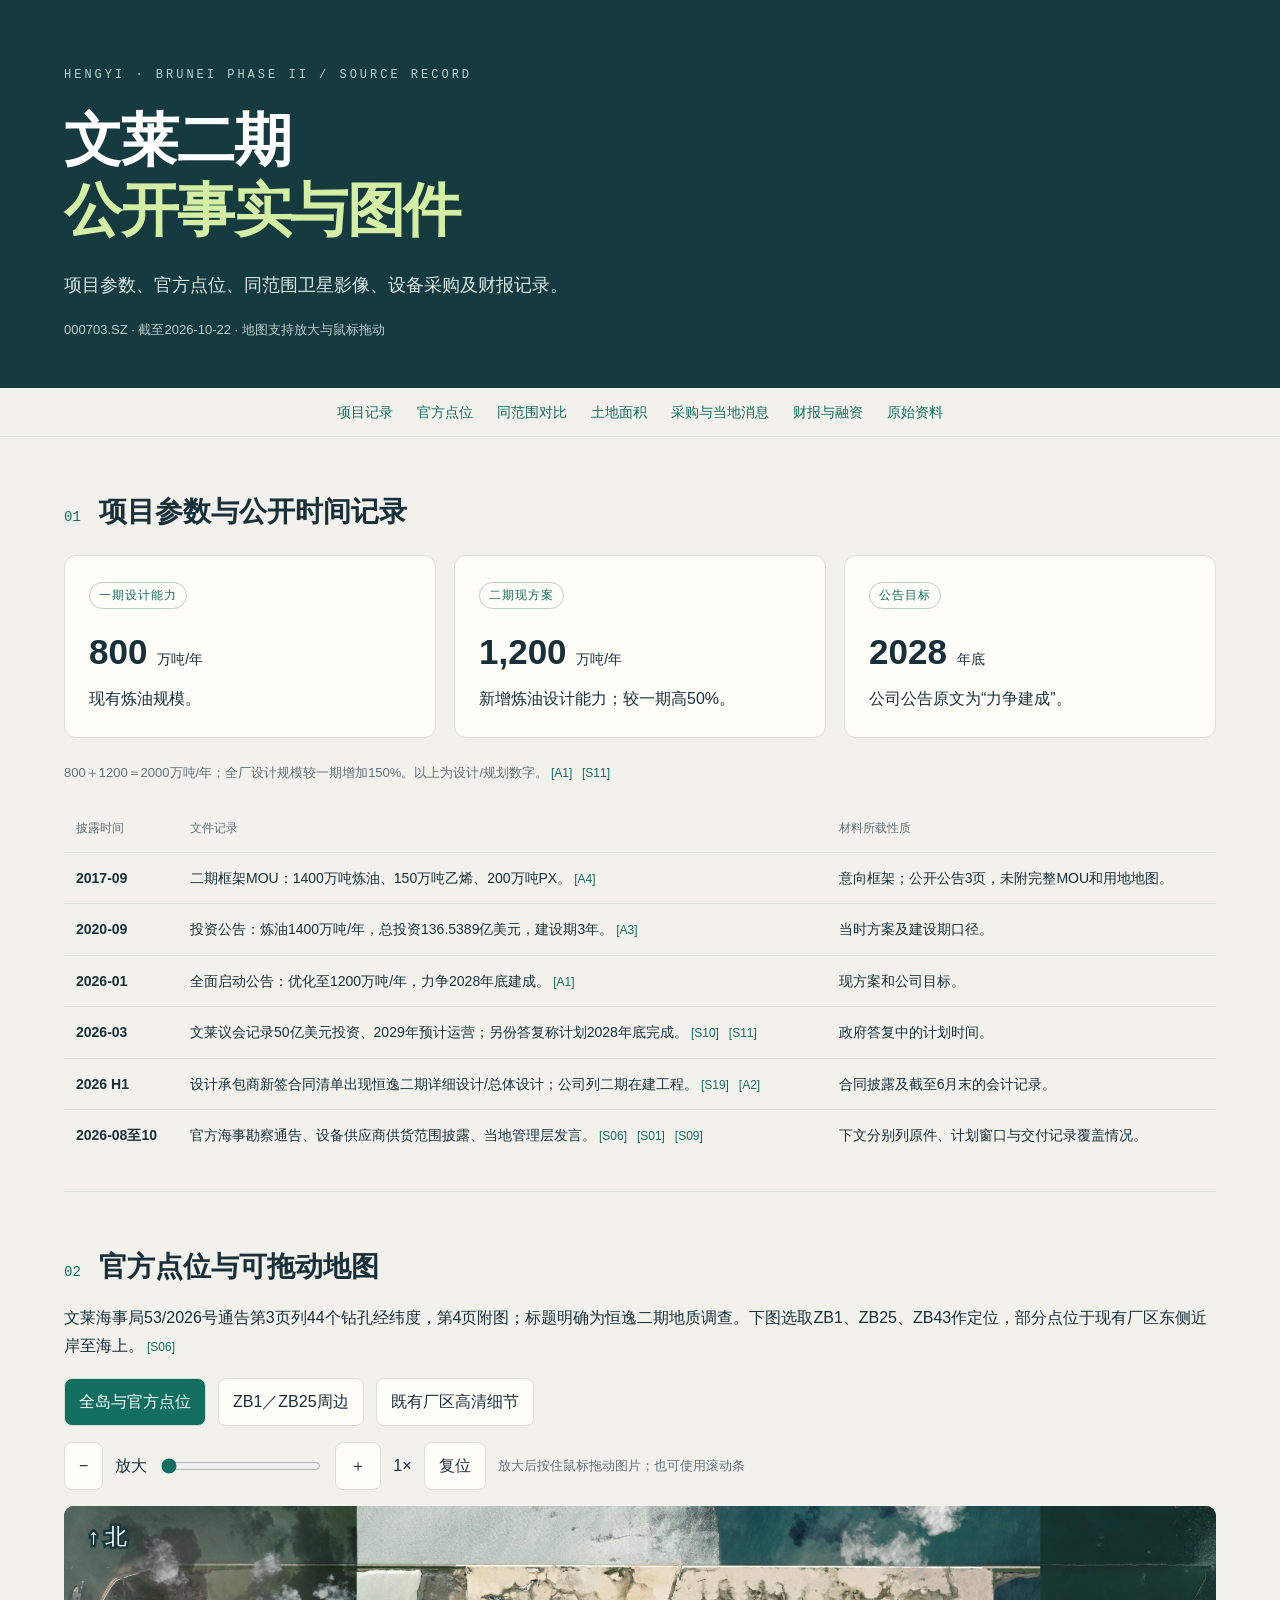
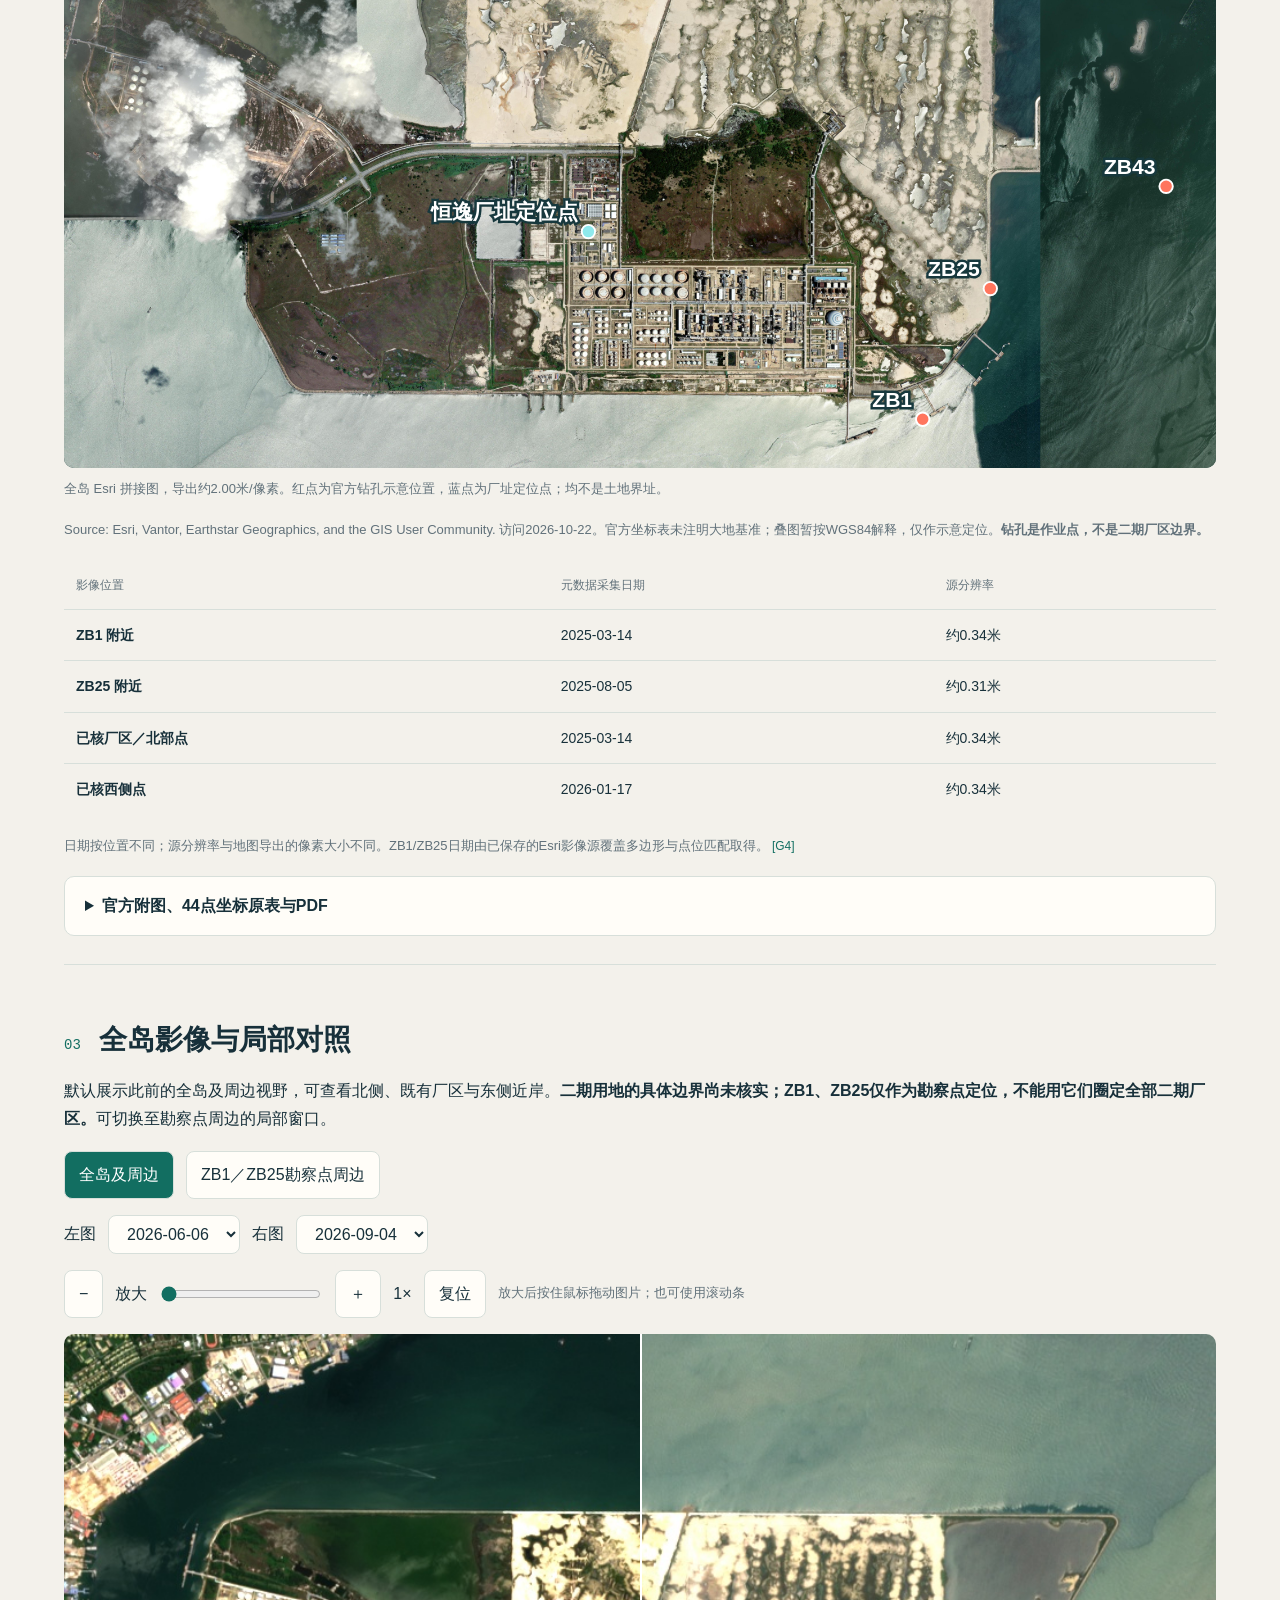
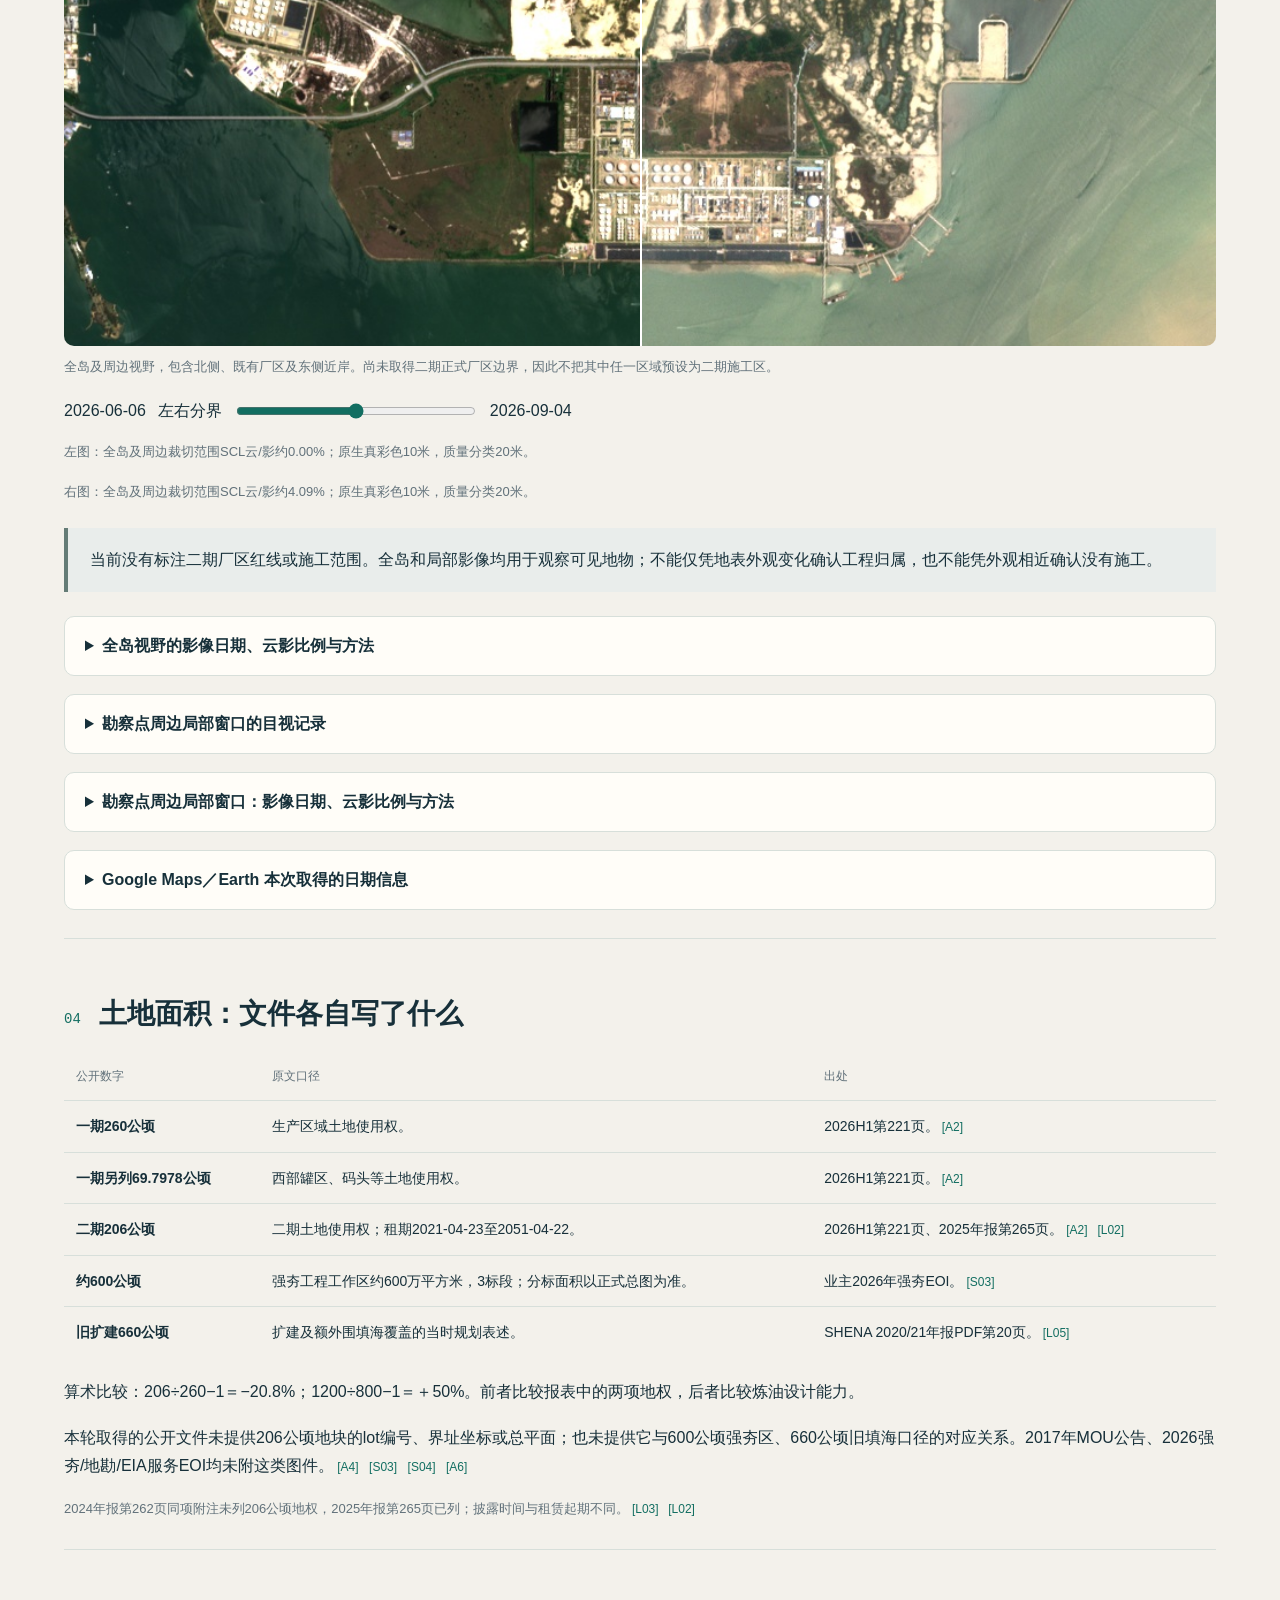
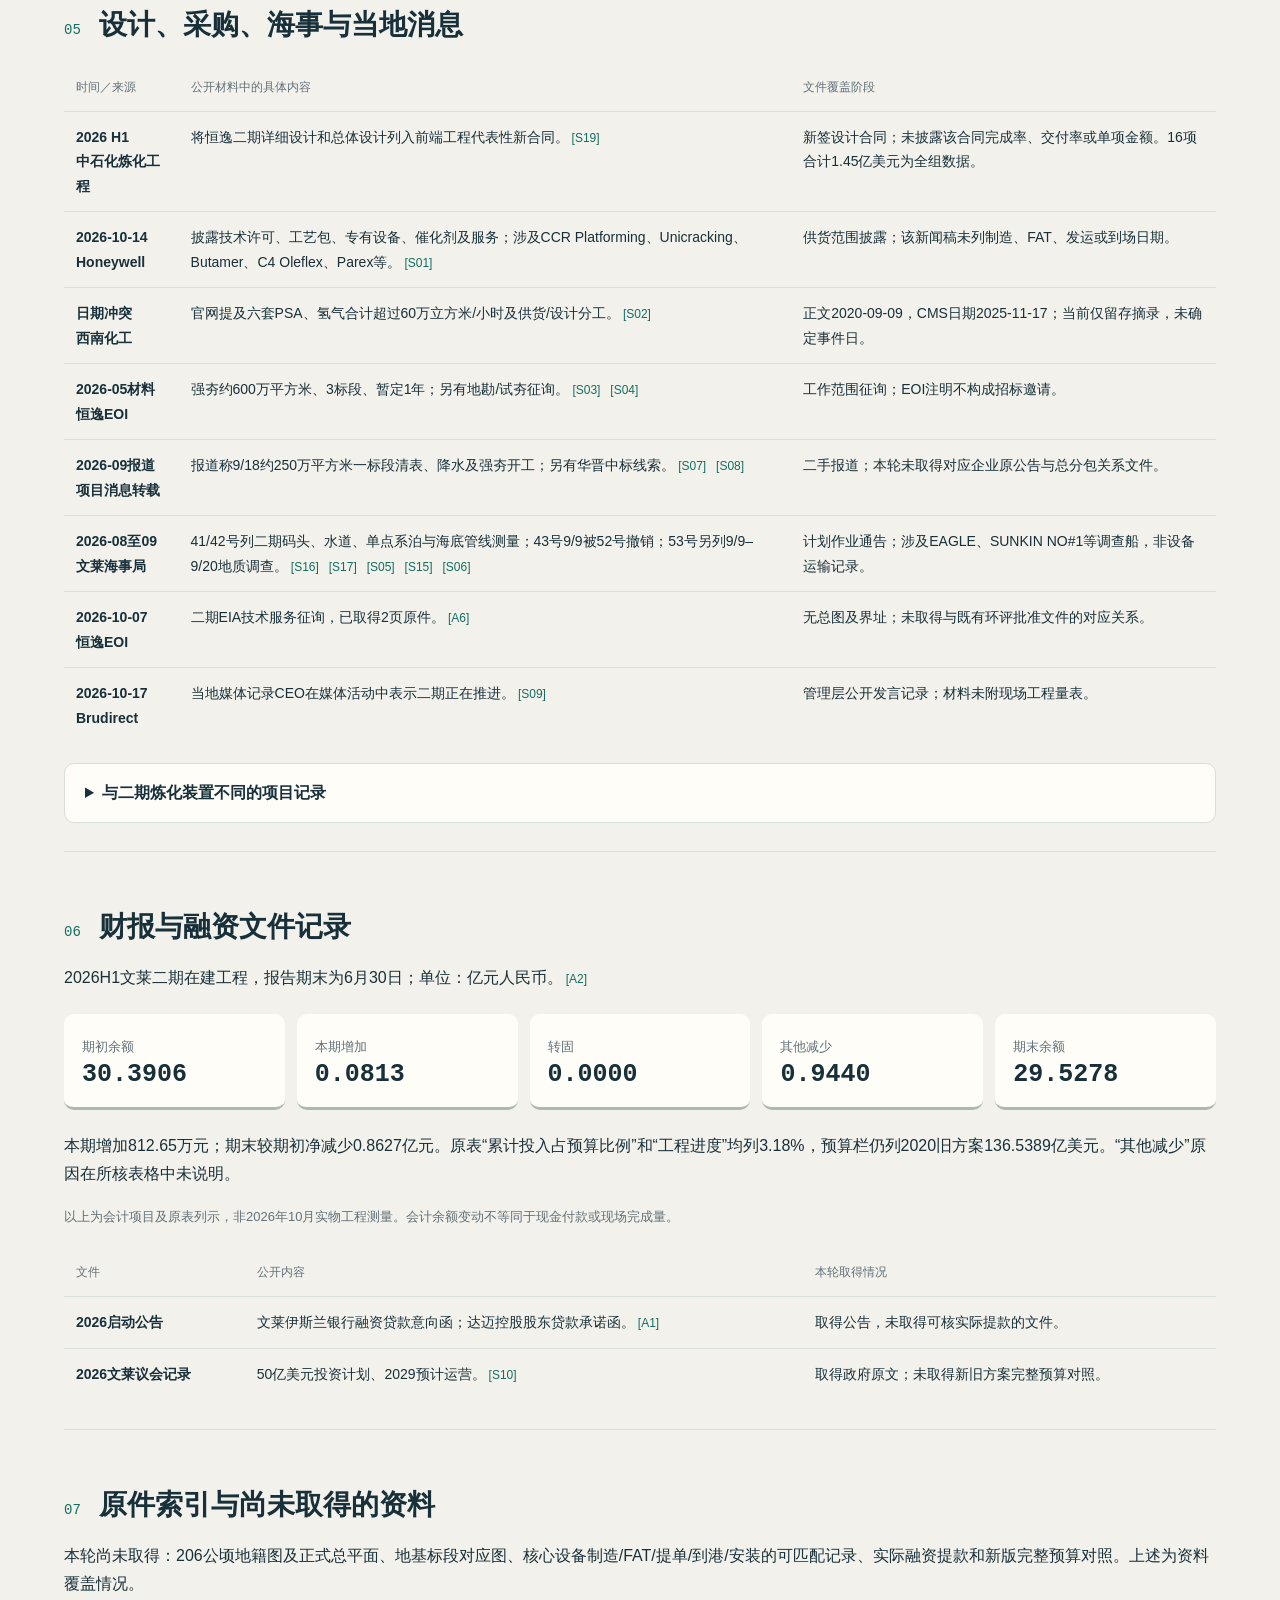
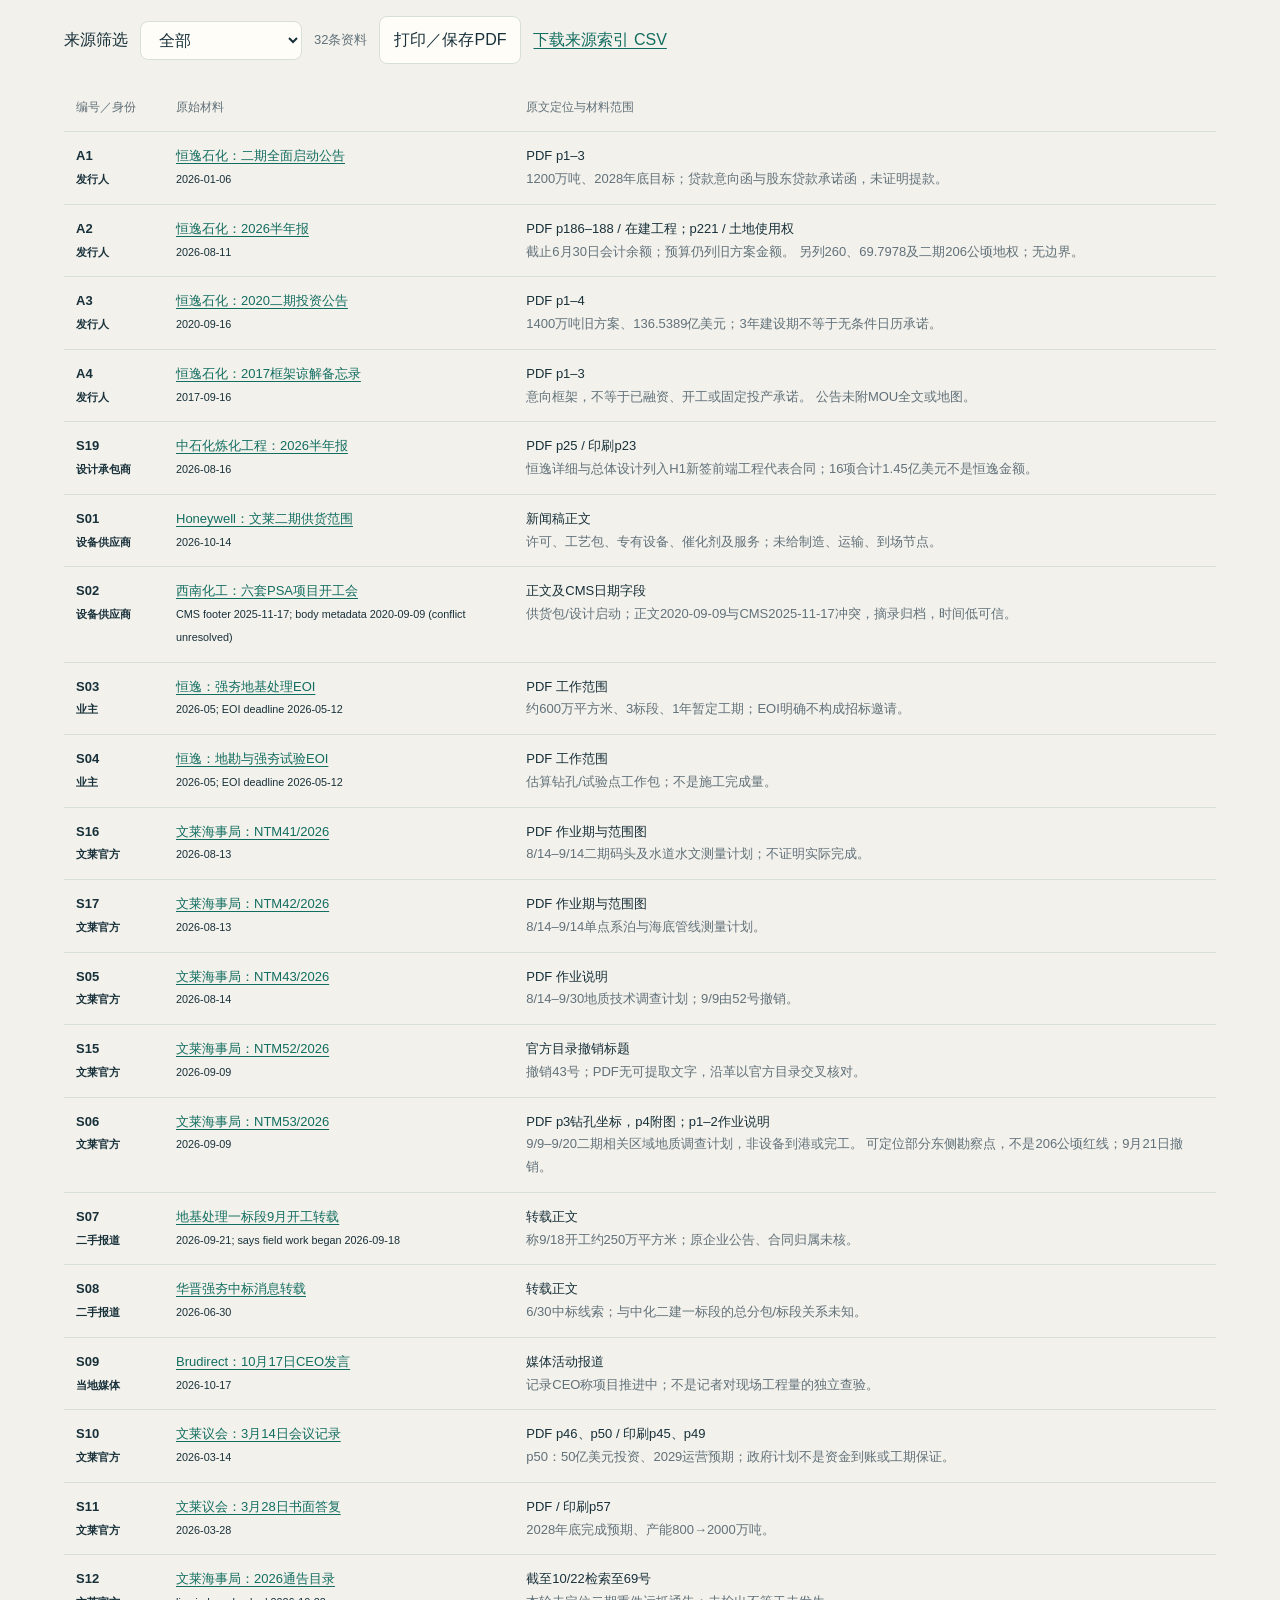
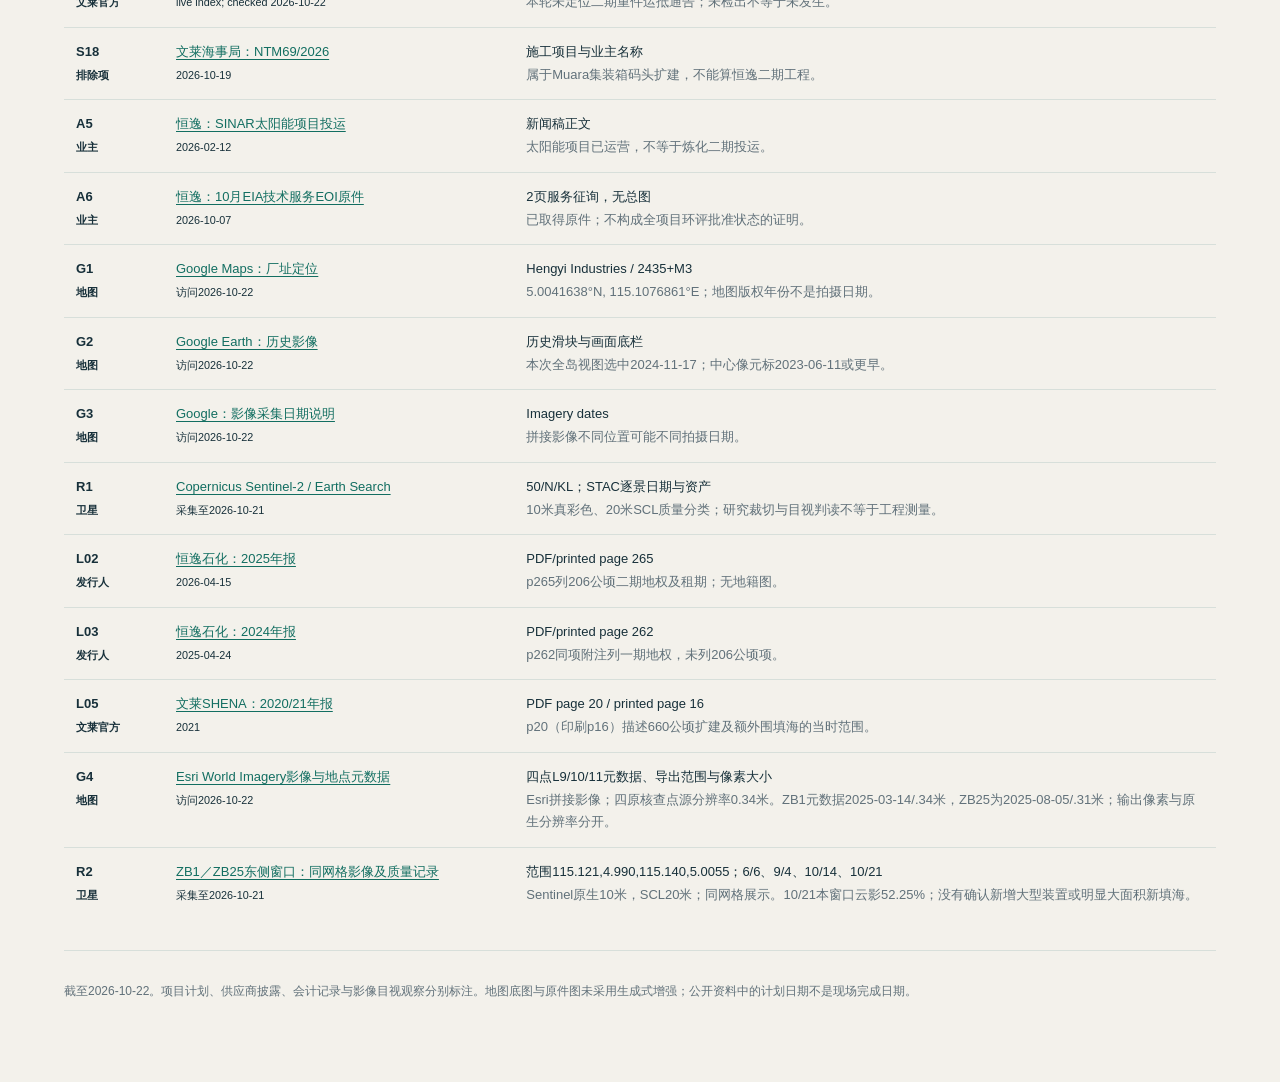
==== public/index.html @ ed28a0d5 "Publish Hengyi Brunei phase II facts and satellite dashboard" ====
<!DOCTYPE html>

<html lang="zh-CN"><head><meta charset="utf-8"/><meta content="width=device-width,initial-scale=1" name="viewport"/><title>恒逸石化文莱二期｜事实记录与地图 · 2026.10.22</title><link href="assets/058614176294602a375f.css" rel="stylesheet"/><meta content="恒逸石化文莱二期公开事实、官方勘察点、全岛卫星时序与局部对照、设备采购及财报记录。资料截至2026年10月22日，二期厂区边界尚未核实。" name="description"/></head><body>
<header><div class="wrap"><div class="eyebrow">HENGYI · BRUNEI PHASE II / SOURCE RECORD</div><h1>文莱二期<br/><em>公开事实与图件</em></h1><p>项目参数、官方点位、同范围卫星影像、设备采购及财报记录。</p><div class="meta">000703.SZ · 截至2026-10-22 · 地图支持放大与鼠标拖动</div></div></header>
<nav aria-label="报告导航"><a href="#verdict">项目记录</a><a href="#land">官方点位</a><a href="#satellite">同范围对比</a><a href="#area">土地面积</a><a href="#delivery">采购与当地消息</a><a href="#money">财报与融资</a><a href="#sources">原始资料</a></nav>
<main class="wrap">
<section id="verdict"><div class="section-head"><span class="num">01</span><h2>项目参数与公开时间记录</h2></div>
<div class="grid"><div class="card"><span class="badge">一期设计能力</span><div class="big">800 <span class="unit">万吨/年</span></div><p>现有炼油规模。</p></div><div class="card"><span class="badge">二期现方案</span><div class="big">1,200 <span class="unit">万吨/年</span></div><p>新增炼油设计能力；较一期高50%。</p></div><div class="card"><span class="badge">公告目标</span><div class="big">2028 <span class="unit">年底</span></div><p>公司公告原文为“力争建成”。</p></div></div>
<p class="note">800＋1200＝2000万吨/年；全厂设计规模较一期增加150%。以上为设计/规划数字。<a class="cite" href="https://static.cninfo.com.cn/finalpage/2026-01-06/1224919914.PDF" rel="noopener noreferrer" target="_blank">[A1]</a> <a class="cite" href="https://www.majlis-mesyuarat.gov.bn/wp-content/uploads/2026/03/Jawapan-Pertanyaan-Jawab-Lisan-Secara-Bertulis-280326-Hari-Kesebelas.pdf" rel="noopener noreferrer" target="_blank">[S11]</a></p>
<div class="table-scroll"><table><thead><tr><th>披露时间</th><th>文件记录</th><th>材料所载性质</th></tr></thead><tbody>
<tr><td>2017-09</td><td>二期框架MOU：1400万吨炼油、150万吨乙烯、200万吨PX。<a class="cite" href="https://static.cninfo.com.cn/finalpage/2017-09-16/1203978669.PDF" rel="noopener noreferrer" target="_blank">[A4]</a></td><td>意向框架；公开公告3页，未附完整MOU和用地地图。</td></tr>
<tr><td>2020-09</td><td>投资公告：炼油1400万吨/年，总投资136.5389亿美元，建设期3年。<a class="cite" href="https://static.cninfo.com.cn/finalpage/2020-09-16/1208444483.PDF" rel="noopener noreferrer" target="_blank">[A3]</a></td><td>当时方案及建设期口径。</td></tr>
<tr><td>2026-01</td><td>全面启动公告：优化至1200万吨/年，力争2028年底建成。<a class="cite" href="https://static.cninfo.com.cn/finalpage/2026-01-06/1224919914.PDF" rel="noopener noreferrer" target="_blank">[A1]</a></td><td>现方案和公司目标。</td></tr>
<tr><td>2026-03</td><td>文莱议会记录50亿美元投资、2029年预计运营；另份答复称计划2028年底完成。<a class="cite" href="https://www.majlis-mesyuarat.gov.bn/wp-content/uploads/2026/03/3.-Penyata-Rasmi-hari-Ketiga-Sabtu-14-Mac-2026-U.pdf" rel="noopener noreferrer" target="_blank">[S10]</a> <a class="cite" href="https://www.majlis-mesyuarat.gov.bn/wp-content/uploads/2026/03/Jawapan-Pertanyaan-Jawab-Lisan-Secara-Bertulis-280326-Hari-Kesebelas.pdf" rel="noopener noreferrer" target="_blank">[S11]</a></td><td>政府答复中的计划时间。</td></tr>
<tr><td>2026 H1</td><td>设计承包商新签合同清单出现恒逸二期详细设计/总体设计；公司列二期在建工程。<a class="cite" href="https://www1.hkexnews.hk/listedco/listconews/sehk/2026/0816/2026081600013.pdf" rel="noopener noreferrer" target="_blank">[S19]</a> <a class="cite" href="https://static.cninfo.com.cn/finalpage/2026-08-11/1225467439.PDF" rel="noopener noreferrer" target="_blank">[A2]</a></td><td>合同披露及截至6月末的会计记录。</td></tr>
<tr><td>2026-08至10</td><td>官方海事勘察通告、设备供应商供货范围披露、当地管理层发言。<a class="cite" href="https://mpabd.gov.bn/wp-content/uploads/2026/09/NTM53_1.pdf" rel="noopener noreferrer" target="_blank">[S06]</a> <a class="cite" href="https://www.honeywell.com.cn/news-events/newsroom/news/2026/10/news20261014_1" rel="noopener noreferrer" target="_blank">[S01]</a> <a class="cite" href="https://brudirect.com/post/Five-local-charities-receive-BND12.5K-in-donations" rel="noopener noreferrer" target="_blank">[S09]</a></td><td>下文分别列原件、计划窗口与交付记录覆盖情况。</td></tr>
</tbody></table></div></section>
<section id="land"><div class="section-head"><span class="num">02</span><h2>官方点位与可拖动地图</h2></div>
<p>文莱海事局53/2026号通告第3页列44个钻孔经纬度，第4页附图；标题明确为恒逸二期地质调查。下图选取ZB1、ZB25、ZB43作定位，部分点位于现有厂区东侧近岸至海上。<a class="cite" href="https://mpabd.gov.bn/wp-content/uploads/2026/09/NTM53_1.pdf" rel="noopener noreferrer" target="_blank">[S06]</a></p>
<div class="toolbar"><button class="mapChoice active" data-map="all">全岛与官方点位</button><button class="mapChoice" data-map="east">ZB1／ZB25周边</button><button class="mapChoice" data-map="plant">既有厂区高清细节</button></div>
<div class="toolbar"><button aria-label="缩小" data-step="-0.5" data-zoom="map">−</button><label for="mapZoom">放大</label><input id="mapZoom" max="5" min="1" step="0.25" type="range" value="1"/><button aria-label="放大" data-step="0.5" data-zoom="map">＋</button><span id="mapZoomText">1×</span><button data-reset="map">复位</button><span class="note">放大后按住鼠标拖动图片；也可使用滚动条</span></div>
<div aria-label="地图，可放大并按住鼠标拖动" class="panViewport" id="mapViewport" tabindex="0"><div class="panCanvas" id="mapCanvas" style="aspect-ratio:2.048"><img alt="Esri大摩拉岛影像" decoding="async" draggable="false" id="mapImage" loading="lazy" src="assets/af5fde904e9ae836b137.jpg"/><div class="geoOverlay" id="mapOverlay"><svg aria-hidden="true" viewbox="0 0 1200 585.9375"><circle cx="894.47" cy="534.61" fill="#ff755d" r="7" stroke="white" stroke-width="2"></circle><text fill="white" font-size="22" font-weight="600" paint-order="stroke" stroke="#17383d" stroke-width="5" text-anchor="end" x="883.47" y="521.61">ZB1</text><circle cx="964.90" cy="398.55" fill="#ff755d" r="7" stroke="white" stroke-width="2"></circle><text fill="white" font-size="22" font-weight="600" paint-order="stroke" stroke="#17383d" stroke-width="5" text-anchor="end" x="953.90" y="385.55">ZB25</text><circle cx="1148.03" cy="292.03" fill="#ff755d" r="7" stroke="white" stroke-width="2"></circle><text fill="white" font-size="22" font-weight="600" paint-order="stroke" stroke="#17383d" stroke-width="5" text-anchor="end" x="1137.03" y="279.03">ZB43</text><circle cx="546.27" cy="339.13" fill="#8fe9ec" r="7" stroke="white" stroke-width="2"></circle><text fill="white" font-size="22" font-weight="600" paint-order="stroke" stroke="#17383d" stroke-width="5" text-anchor="end" x="535.27" y="326.13">恒逸厂址定位点</text><text fill="white" font-size="23" paint-order="stroke" stroke="#17383d" stroke-width="5" x="25" y="40">↑ 北</text></svg></div></div></div>
<p class="note" id="mapCaption">全岛 Esri 拼接图，导出约2.00米/像素。红点为官方钻孔示意位置，蓝点为厂址定位点；均不是土地界址。</p>
<p class="note">Source: Esri, Vantor, Earthstar Geographics, and the GIS User Community. 访问2026-10-22。官方坐标表未注明大地基准；叠图暂按WGS84解释，仅作示意定位。<b>钻孔是作业点，不是二期厂区边界。</b></p>
<div class="table-scroll"><table><thead><tr><th>影像位置</th><th>元数据采集日期</th><th>源分辨率</th></tr></thead><tbody><tr><td>ZB1 附近</td><td>2025-03-14</td><td>约0.34米</td></tr><tr><td>ZB25 附近</td><td>2025-08-05</td><td>约0.31米</td></tr><tr><td>已核厂区／北部点</td><td>2025-03-14</td><td>约0.34米</td></tr><tr><td>已核西侧点</td><td>2026-01-17</td><td>约0.34米</td></tr></tbody></table></div>
<p class="note">日期按位置不同；源分辨率与地图导出的像素大小不同。ZB1/ZB25日期由已保存的Esri影像源覆盖多边形与点位匹配取得。<a class="cite" href="https://services.arcgisonline.com/ArcGIS/rest/services/World_Imagery/MapServer/9" rel="noopener noreferrer" target="_blank">[G4]</a></p>
<details><summary>官方附图、44点坐标原表与PDF</summary><div class="grid two officialMaps"><figure><img alt="文莱海事局NTM53第4页官方勘察附图，未经改绘" decoding="async" loading="lazy" src="assets/3612954798376ff1729d.png"/><figcaption>第4页：官方原图，保留原方向与原有标注；不据图估面积。</figcaption></figure><figure><img alt="文莱海事局NTM53第3页44个钻孔坐标原表" decoding="async" loading="lazy" src="assets/9c6a31d4b3164c32e5e8.png"/><figcaption>第3页：44个钻孔坐标。上图选取 ZB1、ZB25、ZB43 三点作定位；它们不是界址点。</figcaption></figure></div><p><a href="https://mpabd.gov.bn/wp-content/uploads/2026/09/NTM53_1.pdf" rel="noopener noreferrer" target="_blank">官方PDF</a> · <a href="documents/mpabd-notice53-2026.pdf" rel="noopener noreferrer" target="_blank">下载原件PDF</a></p><p class="note">通告计划窗口：2026-09-09至09-20；文件要求9月21日撤销。正文涉及Nanini、pre-plant、拟填海区、码头及水道。附件是勘察作业资料。</p></details>
</section>
<section id="satellite"><div class="section-head"><span class="num">03</span><h2>全岛影像与局部对照</h2></div>
<p>默认展示此前的全岛及周边视野，可查看北侧、既有厂区与东侧近岸。<b>二期用地的具体边界尚未核实；ZB1、ZB25仅作为勘察点定位，不能用它们圈定全部二期厂区。</b>可切换至勘察点周边的局部窗口。</p>
<div class="toolbar"><button class="compareChoice active" data-view="all">全岛及周边</button><button class="compareChoice" data-view="east">ZB1／ZB25勘察点周边</button></div>
<div class="toolbar"><label for="beforeScene">左图</label><select id="beforeScene"><option value="2026-06-06">2026-06-06</option><option value="2026-09-04">2026-09-04</option><option value="2026-10-14">2026-10-14</option><option value="2026-10-21">2026-10-21</option></select><label for="afterScene">右图</label><select id="afterScene"><option value="2026-06-06">2026-06-06</option><option value="2026-09-04">2026-09-04</option><option value="2026-10-14">2026-10-14</option><option value="2026-10-21">2026-10-21</option></select></div>
<div class="toolbar"><button aria-label="缩小" data-step="-0.5" data-zoom="compare">−</button><label for="compareZoom">放大</label><input id="compareZoom" max="5" min="1" step="0.25" type="range" value="1"/><button aria-label="放大" data-step="0.5" data-zoom="compare">＋</button><span id="compareZoomText">1×</span><button data-reset="compare">复位</button><span class="note">放大后按住鼠标拖动图片；也可使用滚动条</span></div>
<div aria-label="同范围影像对照，可放大并拖动" class="panViewport" id="compareViewport" tabindex="0"><div class="panCanvas" id="compareCanvas" style="aspect-ratio:1.5015015015015014"><img alt="左侧全岛同范围卫星影像" decoding="async" draggable="false" id="beforeImage" loading="lazy" src="assets/eb1a10d4b4ac2cf5b2c4.jpg"/><img alt="右侧全岛同范围卫星影像" decoding="async" draggable="false" id="afterImage" loading="lazy" src="assets/f4ea7f1d77011ad9505b.jpg" style="clip-path:inset(0 0 0 50%)"/><div id="compareLine"></div><div class="geoOverlay" id="compareOverlay"></div></div></div>
<p class="note" id="comparisonCaption">全岛及周边视野，包含北侧、既有厂区及东侧近岸。尚未取得二期正式厂区边界，因此不把其中任一区域预设为二期施工区。</p>
<div class="toolbar"><span id="beforeLabel">2026-06-06</span><label for="swipe">左右分界</label><input id="swipe" max="100" min="0" type="range" value="50"/><span id="afterLabel">2026-09-04</span></div>
<p class="note" id="beforeNote"></p><p class="note" id="afterNote"></p>
<div class="callout factNote">当前没有标注二期厂区红线或施工范围。全岛和局部影像均用于观察可见地物；不能仅凭地表外观变化确认工程归属，也不能凭外观相近确认没有施工。</div>
<details><summary>全岛视野的影像日期、云影比例与方法</summary><div class="table-scroll"><table><thead><tr><th>采集日</th><th>全岛及周边窗口云/影比例</th></tr></thead><tbody><tr><td>2026-06-06</td><td>0.00%</td></tr><tr><td>2026-09-04</td><td>4.09%</td></tr><tr><td>2026-10-14</td><td>1.17%</td></tr><tr><td>2026-10-21</td><td>45.07%</td></tr></tbody></table></div><p>沿用前版裁切范围：[115.065, 4.975, 115.155, 5.035]（西、南、东、北），UTM 50N；4景原始裁切均为1000×666像素，10米像素间距及栅格起点一致。SCL质量分类20米，类别3/8/9/10合计计算云/影比例。窗口包含海面，比例不是二期厂区云量。显示放大不增加原始细节。<a class="cite" href="https://earth-search.aws.element84.com/v1/collections/sentinel-2-l2a" rel="noopener noreferrer" target="_blank">[R1]</a></p></details>
<details><summary>勘察点周边局部窗口的目视记录</summary><p>仅针对下述东侧窗口：6月6日、9月4日与10月14日的主要岸线、码头轮廓和既有装置布局相近；本轮没有从该局部窗口确认新增大型主体装置或明显的大面积新填海。近岸一处小矩形地表从6月浅色变为9月、10月持续深色，原因及其与二期施工的关系未核。10月21日岸上区域有大片云遮。此记录不代表二期全部施工范围的变化情况。</p></details>
<details><summary>勘察点周边局部窗口：影像日期、云影比例与方法</summary><div class="table-scroll"><table><thead><tr><th>采集日</th><th>本东侧窗口云/影比例</th><th>目视条件</th></tr></thead><tbody><tr><td>2026-06-06</td><td>0.00%</td><td>主要轮廓可辨</td></tr><tr><td>2026-09-04</td><td>0.72%</td><td>主要轮廓可辨</td></tr><tr><td>2026-10-14</td><td>0.06%</td><td>有薄霾</td></tr><tr><td>2026-10-21</td><td>52.25%</td><td>大片云遮</td></tr></tbody></table></div><p>同一范围：[115.121, 4.990, 115.140, 5.0055]（西、南、东、北）；全部图像重投影至同一网格，未进行生成式增强。Sentinel-2真彩色原生10米，SCL质量分类20米。显示时重采样不增加原始细节。上述比例仅为这个东侧窗口，含海面，不是全岛或全厂云量。</p><p>Esri选项来自全岛拼接底图的裁切，拍摄时间、原生分辨率、色调处理与Sentinel不同。跨来源只对照较大地物轮廓；亮暗、海水颜色或堆场颜色本身不作为新增工程的证据。<a class="cite" href="https://earth-search.aws.element84.com/v1/collections/sentinel-2-l2a" rel="noopener noreferrer" target="_blank">[R1]</a> <a class="cite" href="https://services.arcgisonline.com/ArcGIS/rest/services/World_Imagery/MapServer/9" rel="noopener noreferrer" target="_blank">[G4]</a></p></details>
<details><summary>Google Maps／Earth 本次取得的日期信息</summary><p>Google Maps厂址定位为5.0041638°N、115.1076861°E。Maps显示©2026，但没有取得可核验的2026拍摄日期。Earth本次全岛历史视图选中2024-11-17，中心状态栏显示2023-06-11或更早；不同位置可能由不同日期拼接。<a class="cite" href="https://www.google.com/maps/search/?api=1&amp;query=5.0041638,115.1076861" rel="noopener noreferrer" target="_blank">[G1]</a> <a class="cite" href="https://earth.google.com/web/search/5.0041638,115.1076861" rel="noopener noreferrer" target="_blank">[G2]</a> <a class="cite" href="https://support.google.com/earth/answer/6327779/how-images-are-collected?hl=en" rel="noopener noreferrer" target="_blank">[G3]</a></p><img alt="Google Earth原始界面日期截图" decoding="async" loading="lazy" src="assets/d44e9fd30cc8c2bd2eef.png"/><p class="note">本次访问日期与地图版权年份均不是拍摄日期。</p></details>
</section>
<section id="area"><div class="section-head"><span class="num">04</span><h2>土地面积：文件各自写了什么</h2></div>
<div class="table-scroll"><table><thead><tr><th>公开数字</th><th>原文口径</th><th>出处</th></tr></thead><tbody>
<tr><td>一期260公顷</td><td>生产区域土地使用权。</td><td>2026H1第221页。<a class="cite" href="https://static.cninfo.com.cn/finalpage/2026-08-11/1225467439.PDF" rel="noopener noreferrer" target="_blank">[A2]</a></td></tr>
<tr><td>一期另列69.7978公顷</td><td>西部罐区、码头等土地使用权。</td><td>2026H1第221页。<a class="cite" href="https://static.cninfo.com.cn/finalpage/2026-08-11/1225467439.PDF" rel="noopener noreferrer" target="_blank">[A2]</a></td></tr>
<tr><td>二期206公顷</td><td>二期土地使用权；租期2021-04-23至2051-04-22。</td><td>2026H1第221页、2025年报第265页。<a class="cite" href="https://static.cninfo.com.cn/finalpage/2026-08-11/1225467439.PDF" rel="noopener noreferrer" target="_blank">[A2]</a> <a class="cite" href="https://static.cninfo.com.cn/finalpage/2026-04-15/1225104872.PDF" rel="noopener noreferrer" target="_blank">[L02]</a></td></tr>
<tr><td>约600公顷</td><td>强夯工程工作区约600万平方米，3标段；分标面积以正式总图为准。</td><td>业主2026年强夯EOI。<a class="cite" href="https://www.hengyi-industries.com/assets/images/image-slider/EOI-2024/09-Petrochemical%20Project%20Phase%20II%20Dynamic%20Compaction%20Ground%20Treatment%20Engineering%20Ref%20XYFAHYWLQH202600%20EOI.pdf" rel="noopener noreferrer" target="_blank">[S03]</a></td></tr>
<tr><td>旧扩建660公顷</td><td>扩建及额外围填海覆盖的当时规划表述。</td><td>SHENA 2020/21年报PDF第20页。<a class="cite" href="https://shena.gov.bn/assets/publication_and_resources/shena-annual-report-2020-2021-public.pdf" rel="noopener noreferrer" target="_blank">[L05]</a></td></tr>
</tbody></table></div>
<p>算术比较：206÷260−1＝−20.8%；1200÷800−1＝＋50%。前者比较报表中的两项地权，后者比较炼油设计能力。</p>
<p>本轮取得的公开文件未提供206公顷地块的lot编号、界址坐标或总平面；也未提供它与600公顷强夯区、660公顷旧填海口径的对应关系。2017年MOU公告、2026强夯/地勘/EIA服务EOI均未附这类图件。<a class="cite" href="https://static.cninfo.com.cn/finalpage/2017-09-16/1203978669.PDF" rel="noopener noreferrer" target="_blank">[A4]</a> <a class="cite" href="https://www.hengyi-industries.com/assets/images/image-slider/EOI-2024/09-Petrochemical%20Project%20Phase%20II%20Dynamic%20Compaction%20Ground%20Treatment%20Engineering%20Ref%20XYFAHYWLQH202600%20EOI.pdf" rel="noopener noreferrer" target="_blank">[S03]</a> <a class="cite" href="https://www.hengyi-industries.com/assets/images/image-slider/EOI-2024/08-Geological%20Investigation%20%26%20Dynamic%20Compaction%20Foundation%20Testing%20EOI%202026%20XYFAHYWLKC2026001.pdf" rel="noopener noreferrer" target="_blank">[S04]</a> <a class="cite" href="https://www.hengyi-industries.com/assets/images/image-slider/EOI-2024/16-XY202611090087-Hengyi%20Brunei-Hengyi%20PMB%20Phase%20II%20Project-Environmental%20Impact%20Assessment%20Technical%20Services%20Final.pdf" rel="noopener noreferrer" target="_blank">[A6]</a></p>
<p class="note">2024年报第262页同项附注未列206公顷地权，2025年报第265页已列；披露时间与租赁起期不同。<a class="cite" href="https://static.cninfo.com.cn/finalpage/2025-04-24/1223239108.PDF" rel="noopener noreferrer" target="_blank">[L03]</a> <a class="cite" href="https://static.cninfo.com.cn/finalpage/2026-04-15/1225104872.PDF" rel="noopener noreferrer" target="_blank">[L02]</a></p></section>
<section id="delivery"><div class="section-head"><span class="num">05</span><h2>设计、采购、海事与当地消息</h2></div>
<div class="table-scroll"><table><thead><tr><th>时间／来源</th><th>公开材料中的具体内容</th><th>文件覆盖阶段</th></tr></thead><tbody>
<tr><td>2026 H1<br/>中石化炼化工程</td><td>将恒逸二期详细设计和总体设计列入前端工程代表性新合同。<a class="cite" href="https://www1.hkexnews.hk/listedco/listconews/sehk/2026/0816/2026081600013.pdf" rel="noopener noreferrer" target="_blank">[S19]</a></td><td>新签设计合同；未披露该合同完成率、交付率或单项金额。16项合计1.45亿美元为全组数据。</td></tr>
<tr><td>2026-10-14<br/>Honeywell</td><td>披露技术许可、工艺包、专有设备、催化剂及服务；涉及CCR Platforming、Unicracking、Butamer、C4 Oleflex、Parex等。<a class="cite" href="https://www.honeywell.com.cn/news-events/newsroom/news/2026/10/news20261014_1" rel="noopener noreferrer" target="_blank">[S01]</a></td><td>供货范围披露；该新闻稿未列制造、FAT、发运或到场日期。</td></tr>
<tr><td>日期冲突<br/>西南化工</td><td>官网提及六套PSA、氢气合计超过60万立方米/小时及供货/设计分工。<a class="cite" href="https://www.swchem.com/hhxnyen/news/company/2025/11/I1438935181644791808.html" rel="noopener noreferrer" target="_blank">[S02]</a></td><td>正文2020-09-09，CMS日期2025-11-17；当前仅留存摘录，未确定事件日。</td></tr>
<tr><td>2026-05材料<br/>恒逸EOI</td><td>强夯约600万平方米、3标段、暂定1年；另有地勘/试夯征询。<a class="cite" href="https://www.hengyi-industries.com/assets/images/image-slider/EOI-2024/09-Petrochemical%20Project%20Phase%20II%20Dynamic%20Compaction%20Ground%20Treatment%20Engineering%20Ref%20XYFAHYWLQH202600%20EOI.pdf" rel="noopener noreferrer" target="_blank">[S03]</a> <a class="cite" href="https://www.hengyi-industries.com/assets/images/image-slider/EOI-2024/08-Geological%20Investigation%20%26%20Dynamic%20Compaction%20Foundation%20Testing%20EOI%202026%20XYFAHYWLKC2026001.pdf" rel="noopener noreferrer" target="_blank">[S04]</a></td><td>工作范围征询；EOI注明不构成招标邀请。</td></tr>
<tr><td>2026-09报道<br/>项目消息转载</td><td>报道称9/18约250万平方米一标段清表、降水及强夯开工；另有华晋中标线索。<a class="cite" href="https://news.goalfore.cn/latest/detail/105444.html" rel="noopener noreferrer" target="_blank">[S07]</a> <a class="cite" href="https://news.goalfore.cn/topstories/detail/96063.html" rel="noopener noreferrer" target="_blank">[S08]</a></td><td>二手报道；本轮未取得对应企业原公告与总分包关系文件。</td></tr>
<tr><td>2026-08至09<br/>文莱海事局</td><td>41/42号列二期码头、水道、单点系泊与海底管线测量；43号9/9被52号撤销；53号另列9/9–9/20地质调查。<a class="cite" href="https://mpabd.gov.bn/wp-content/uploads/2026/08/NTM-41-2026.pdf" rel="noopener noreferrer" target="_blank">[S16]</a> <a class="cite" href="https://mpabd.gov.bn/wp-content/uploads/2026/08/NTM-42-2026.pdf" rel="noopener noreferrer" target="_blank">[S17]</a> <a class="cite" href="https://mpabd.gov.bn/wp-content/uploads/2026/08/NTM-43-2026_.pdf" rel="noopener noreferrer" target="_blank">[S05]</a> <a class="cite" href="https://mpabd.gov.bn/wp-content/uploads/2026/09/NTM-52-2026.pdf" rel="noopener noreferrer" target="_blank">[S15]</a> <a class="cite" href="https://mpabd.gov.bn/wp-content/uploads/2026/09/NTM53_1.pdf" rel="noopener noreferrer" target="_blank">[S06]</a></td><td>计划作业通告；涉及EAGLE、SUNKIN NO#1等调查船，非设备运输记录。</td></tr>
<tr><td>2026-10-07<br/>恒逸EOI</td><td>二期EIA技术服务征询，已取得2页原件。<a class="cite" href="https://www.hengyi-industries.com/assets/images/image-slider/EOI-2024/16-XY202611090087-Hengyi%20Brunei-Hengyi%20PMB%20Phase%20II%20Project-Environmental%20Impact%20Assessment%20Technical%20Services%20Final.pdf" rel="noopener noreferrer" target="_blank">[A6]</a></td><td>无总图及界址；未取得与既有环评批准文件的对应关系。</td></tr>
<tr><td>2026-10-17<br/>Brudirect</td><td>当地媒体记录CEO在媒体活动中表示二期正在推进。<a class="cite" href="https://brudirect.com/post/Five-local-charities-receive-BND12.5K-in-donations" rel="noopener noreferrer" target="_blank">[S09]</a></td><td>管理层公开发言记录；材料未附现场工程量表。</td></tr>
</tbody></table></div>
<details><summary>与二期炼化装置不同的项目记录</summary><p>2026年2月SINAR投运稿件对应太阳能项目；10月NTM69号海上打桩对应Muara Container Terminal扩建，业主Muara Port Company，承包商China Harbour。<a class="cite" href="https://www.hengyi-industries.com/media/press-releases/project-sinar-enters-operational-phase,-marking-a-key-sustainability-milestone-at-hengyi-industries/" rel="noopener noreferrer" target="_blank">[A5]</a> <a class="cite" href="https://mpabd.gov.bn/wp-content/uploads/2026/09/NTM-69-2026.pdf" rel="noopener noreferrer" target="_blank">[S18]</a></p></details>
</section>
<section id="money"><div class="section-head"><span class="num">06</span><h2>财报与融资文件记录</h2></div>
<p>2026H1文莱二期在建工程，报告期末为6月30日；单位：亿元人民币。<a class="cite" href="https://static.cninfo.com.cn/finalpage/2026-08-11/1225467439.PDF" rel="noopener noreferrer" target="_blank">[A2]</a></p>
<div class="bridge"><div><small>期初余额</small><b>30.3906</b></div><div><small>本期增加</small><b>0.0813</b></div><div><small>转固</small><b>0.0000</b></div><div><small>其他减少</small><b>0.9440</b></div><div><small>期末余额</small><b>29.5278</b></div></div>
<p>本期增加812.65万元；期末较期初净减少0.8627亿元。原表“累计投入占预算比例”和“工程进度”均列3.18%，预算栏仍列2020旧方案136.5389亿美元。“其他减少”原因在所核表格中未说明。</p>
<p class="note">以上为会计项目及原表列示，非2026年10月实物工程测量。会计余额变动不等同于现金付款或现场完成量。</p>
<div class="table-scroll"><table><thead><tr><th>文件</th><th>公开内容</th><th>本轮取得情况</th></tr></thead><tbody><tr><td>2026启动公告</td><td>文莱伊斯兰银行融资贷款意向函；达迈控股股东贷款承诺函。<a class="cite" href="https://static.cninfo.com.cn/finalpage/2026-01-06/1224919914.PDF" rel="noopener noreferrer" target="_blank">[A1]</a></td><td>取得公告，未取得可核实际提款的文件。</td></tr><tr><td>2026文莱议会记录</td><td>50亿美元投资计划、2029预计运营。<a class="cite" href="https://www.majlis-mesyuarat.gov.bn/wp-content/uploads/2026/03/3.-Penyata-Rasmi-hari-Ketiga-Sabtu-14-Mac-2026-U.pdf" rel="noopener noreferrer" target="_blank">[S10]</a></td><td>取得政府原文；未取得新旧方案完整预算对照。</td></tr></tbody></table></div>
</section>
<section id="sources"><div class="section-head"><span class="num">07</span><h2>原件索引与尚未取得的资料</h2></div>
<p>本轮尚未取得：206公顷地籍图及正式总平面、地基标段对应图、核心设备制造/FAT/提单/到港/安装的可匹配记录、实际融资提款和新版完整预算对照。上述为资料覆盖情况。</p>
<div class="toolbar"><label for="sourceFilter">来源筛选</label><select id="sourceFilter"><option value="all">全部</option><option value="company">发行人／业主</option><option value="official">文莱官方</option><option value="supplier">承包商／供应商</option><option value="spatial">卫星／地图</option><option value="media">媒体／排除项</option></select><span class="note" id="sourceCount"></span><button id="printReport">打印／保存PDF</button><a download="恒逸文莱二期_来源与核验索引.csv" href="data/source-index.csv">下载来源索引 CSV</a></div><div class="table-scroll"><table><thead><tr><th>编号／身份</th><th>原始材料</th><th>原文定位与材料范围</th></tr></thead><tbody id="sourcesBody"><tr class="source-row" data-group="company"><td>A1<br/><small>发行人</small></td><td><a href="https://static.cninfo.com.cn/finalpage/2026-01-06/1224919914.PDF" rel="noopener noreferrer" target="_blank">恒逸石化：二期全面启动公告</a><br/><small>2026-01-06</small></td><td>PDF p1–3<br/><span class="muted">1200万吨、2028年底目标；贷款意向函与股东贷款承诺函，未证明提款。</span></td></tr><tr class="source-row" data-group="company"><td>A2<br/><small>发行人</small></td><td><a href="https://static.cninfo.com.cn/finalpage/2026-08-11/1225467439.PDF" rel="noopener noreferrer" target="_blank">恒逸石化：2026半年报</a><br/><small>2026-08-11</small></td><td>PDF p186–188 / 在建工程；p221 / 土地使用权<br/><span class="muted">截止6月30日会计余额；预算仍列旧方案金额。 另列260、69.7978及二期206公顷地权；无边界。</span></td></tr><tr class="source-row" data-group="company"><td>A3<br/><small>发行人</small></td><td><a href="https://static.cninfo.com.cn/finalpage/2020-09-16/1208444483.PDF" rel="noopener noreferrer" target="_blank">恒逸石化：2020二期投资公告</a><br/><small>2020-09-16</small></td><td>PDF p1–4<br/><span class="muted">1400万吨旧方案、136.5389亿美元；3年建设期不等于无条件日历承诺。</span></td></tr><tr class="source-row" data-group="company"><td>A4<br/><small>发行人</small></td><td><a href="https://static.cninfo.com.cn/finalpage/2017-09-16/1203978669.PDF" rel="noopener noreferrer" target="_blank">恒逸石化：2017框架谅解备忘录</a><br/><small>2017-09-16</small></td><td>PDF p1–3<br/><span class="muted">意向框架，不等于已融资、开工或固定投产承诺。 公告未附MOU全文或地图。</span></td></tr><tr class="source-row" data-group="supplier"><td>S19<br/><small>设计承包商</small></td><td><a href="https://www1.hkexnews.hk/listedco/listconews/sehk/2026/0816/2026081600013.pdf" rel="noopener noreferrer" target="_blank">中石化炼化工程：2026半年报</a><br/><small>2026-08-16</small></td><td>PDF p25 / 印刷p23<br/><span class="muted">恒逸详细与总体设计列入H1新签前端工程代表合同；16项合计1.45亿美元不是恒逸金额。</span></td></tr><tr class="source-row" data-group="supplier"><td>S01<br/><small>设备供应商</small></td><td><a href="https://www.honeywell.com.cn/news-events/newsroom/news/2026/10/news20261014_1" rel="noopener noreferrer" target="_blank">Honeywell：文莱二期供货范围</a><br/><small>2026-10-14</small></td><td>新闻稿正文<br/><span class="muted">许可、工艺包、专有设备、催化剂及服务；未给制造、运输、到场节点。</span></td></tr><tr class="source-row" data-group="supplier"><td>S02<br/><small>设备供应商</small></td><td><a href="https://www.swchem.com/hhxnyen/news/company/2025/11/I1438935181644791808.html" rel="noopener noreferrer" target="_blank">西南化工：六套PSA项目开工会</a><br/><small>CMS footer 2025-11-17; body metadata 2020-09-09 (conflict unresolved)</small></td><td>正文及CMS日期字段<br/><span class="muted">供货包/设计启动；正文2020-09-09与CMS2025-11-17冲突，摘录归档，时间低可信。</span></td></tr><tr class="source-row" data-group="company"><td>S03<br/><small>业主</small></td><td><a href="https://www.hengyi-industries.com/assets/images/image-slider/EOI-2024/09-Petrochemical%20Project%20Phase%20II%20Dynamic%20Compaction%20Ground%20Treatment%20Engineering%20Ref%20XYFAHYWLQH202600%20EOI.pdf" rel="noopener noreferrer" target="_blank">恒逸：强夯地基处理EOI</a><br/><small>2026-05; EOI deadline 2026-05-12</small></td><td>PDF 工作范围<br/><span class="muted">约600万平方米、3标段、1年暂定工期；EOI明确不构成招标邀请。</span></td></tr><tr class="source-row" data-group="company"><td>S04<br/><small>业主</small></td><td><a href="https://www.hengyi-industries.com/assets/images/image-slider/EOI-2024/08-Geological%20Investigation%20%26%20Dynamic%20Compaction%20Foundation%20Testing%20EOI%202026%20XYFAHYWLKC2026001.pdf" rel="noopener noreferrer" target="_blank">恒逸：地勘与强夯试验EOI</a><br/><small>2026-05; EOI deadline 2026-05-12</small></td><td>PDF 工作范围<br/><span class="muted">估算钻孔/试验点工作包；不是施工完成量。</span></td></tr><tr class="source-row" data-group="official"><td>S16<br/><small>文莱官方</small></td><td><a href="https://mpabd.gov.bn/wp-content/uploads/2026/08/NTM-41-2026.pdf" rel="noopener noreferrer" target="_blank">文莱海事局：NTM41/2026</a><br/><small>2026-08-13</small></td><td>PDF 作业期与范围图<br/><span class="muted">8/14–9/14二期码头及水道水文测量计划；不证明实际完成。</span></td></tr><tr class="source-row" data-group="official"><td>S17<br/><small>文莱官方</small></td><td><a href="https://mpabd.gov.bn/wp-content/uploads/2026/08/NTM-42-2026.pdf" rel="noopener noreferrer" target="_blank">文莱海事局：NTM42/2026</a><br/><small>2026-08-13</small></td><td>PDF 作业期与范围图<br/><span class="muted">8/14–9/14单点系泊与海底管线测量计划。</span></td></tr><tr class="source-row" data-group="official"><td>S05<br/><small>文莱官方</small></td><td><a href="https://mpabd.gov.bn/wp-content/uploads/2026/08/NTM-43-2026_.pdf" rel="noopener noreferrer" target="_blank">文莱海事局：NTM43/2026</a><br/><small>2026-08-14</small></td><td>PDF 作业说明<br/><span class="muted">8/14–9/30地质技术调查计划；9/9由52号撤销。</span></td></tr><tr class="source-row" data-group="official"><td>S15<br/><small>文莱官方</small></td><td><a href="https://mpabd.gov.bn/wp-content/uploads/2026/09/NTM-52-2026.pdf" rel="noopener noreferrer" target="_blank">文莱海事局：NTM52/2026</a><br/><small>2026-09-09</small></td><td>官方目录撤销标题<br/><span class="muted">撤销43号；PDF无可提取文字，沿革以官方目录交叉核对。</span></td></tr><tr class="source-row" data-group="official"><td>S06<br/><small>文莱官方</small></td><td><a href="https://mpabd.gov.bn/wp-content/uploads/2026/09/NTM53_1.pdf" rel="noopener noreferrer" target="_blank">文莱海事局：NTM53/2026</a><br/><small>2026-09-09</small></td><td>PDF p3钻孔坐标，p4附图；p1–2作业说明<br/><span class="muted">9/9–9/20二期相关区域地质调查计划，非设备到港或完工。 可定位部分东侧勘察点，不是206公顷红线；9月21日撤销。</span></td></tr><tr class="source-row" data-group="media"><td>S07<br/><small>二手报道</small></td><td><a href="https://news.goalfore.cn/latest/detail/105444.html" rel="noopener noreferrer" target="_blank">地基处理一标段9月开工转载</a><br/><small>2026-09-21; says field work began 2026-09-18</small></td><td>转载正文<br/><span class="muted">称9/18开工约250万平方米；原企业公告、合同归属未核。</span></td></tr><tr class="source-row" data-group="media"><td>S08<br/><small>二手报道</small></td><td><a href="https://news.goalfore.cn/topstories/detail/96063.html" rel="noopener noreferrer" target="_blank">华晋强夯中标消息转载</a><br/><small>2026-06-30</small></td><td>转载正文<br/><span class="muted">6/30中标线索；与中化二建一标段的总分包/标段关系未知。</span></td></tr><tr class="source-row" data-group="media"><td>S09<br/><small>当地媒体</small></td><td><a href="https://brudirect.com/post/Five-local-charities-receive-BND12.5K-in-donations" rel="noopener noreferrer" target="_blank">Brudirect：10月17日CEO发言</a><br/><small>2026-10-17</small></td><td>媒体活动报道<br/><span class="muted">记录CEO称项目推进中；不是记者对现场工程量的独立查验。</span></td></tr><tr class="source-row" data-group="official"><td>S10<br/><small>文莱官方</small></td><td><a href="https://www.majlis-mesyuarat.gov.bn/wp-content/uploads/2026/03/3.-Penyata-Rasmi-hari-Ketiga-Sabtu-14-Mac-2026-U.pdf" rel="noopener noreferrer" target="_blank">文莱议会：3月14日会议记录</a><br/><small>2026-03-14</small></td><td>PDF p46、p50 / 印刷p45、p49<br/><span class="muted">p50：50亿美元投资、2029运营预期；政府计划不是资金到账或工期保证。</span></td></tr><tr class="source-row" data-group="official"><td>S11<br/><small>文莱官方</small></td><td><a href="https://www.majlis-mesyuarat.gov.bn/wp-content/uploads/2026/03/Jawapan-Pertanyaan-Jawab-Lisan-Secara-Bertulis-280326-Hari-Kesebelas.pdf" rel="noopener noreferrer" target="_blank">文莱议会：3月28日书面答复</a><br/><small>2026-03-28</small></td><td>PDF / 印刷p57<br/><span class="muted">2028年底完成预期、产能800→2000万吨。</span></td></tr><tr class="source-row" data-group="official"><td>S12<br/><small>文莱官方</small></td><td><a href="https://mpabd.gov.bn/notice-to-mariners-2026/" rel="noopener noreferrer" target="_blank">文莱海事局：2026通告目录</a><br/><small>live index; checked 2026-10-22</small></td><td>截至10/22检索至69号<br/><span class="muted">本轮未定位二期重件运抵通告；未检出不等于未发生。</span></td></tr><tr class="source-row" data-group="media"><td>S18<br/><small>排除项</small></td><td><a href="https://mpabd.gov.bn/wp-content/uploads/2026/09/NTM-69-2026.pdf" rel="noopener noreferrer" target="_blank">文莱海事局：NTM69/2026</a><br/><small>2026-10-19</small></td><td>施工项目与业主名称<br/><span class="muted">属于Muara集装箱码头扩建，不能算恒逸二期工程。</span></td></tr><tr class="source-row" data-group="company"><td>A5<br/><small>业主</small></td><td><a href="https://www.hengyi-industries.com/media/press-releases/project-sinar-enters-operational-phase,-marking-a-key-sustainability-milestone-at-hengyi-industries/" rel="noopener noreferrer" target="_blank">恒逸：SINAR太阳能项目投运</a><br/><small>2026-02-12</small></td><td>新闻稿正文<br/><span class="muted">太阳能项目已运营，不等于炼化二期投运。</span></td></tr><tr class="source-row" data-group="company"><td>A6<br/><small>业主</small></td><td><a href="https://www.hengyi-industries.com/assets/images/image-slider/EOI-2024/16-XY202611090087-Hengyi%20Brunei-Hengyi%20PMB%20Phase%20II%20Project-Environmental%20Impact%20Assessment%20Technical%20Services%20Final.pdf" rel="noopener noreferrer" target="_blank">恒逸：10月EIA技术服务EOI原件</a><br/><small>2026-10-07</small></td><td>2页服务征询，无总图<br/><span class="muted">已取得原件；不构成全项目环评批准状态的证明。</span></td></tr><tr class="source-row" data-group="spatial"><td>G1<br/><small>地图</small></td><td><a href="https://www.google.com/maps/search/?api=1&amp;query=5.0041638,115.1076861" rel="noopener noreferrer" target="_blank">Google Maps：厂址定位</a><br/><small>访问2026-10-22</small></td><td>Hengyi Industries / 2435+M3<br/><span class="muted">5.0041638°N, 115.1076861°E；地图版权年份不是拍摄日期。</span></td></tr><tr class="source-row" data-group="spatial"><td>G2<br/><small>地图</small></td><td><a href="https://earth.google.com/web/search/5.0041638,115.1076861" rel="noopener noreferrer" target="_blank">Google Earth：历史影像</a><br/><small>访问2026-10-22</small></td><td>历史滑块与画面底栏<br/><span class="muted">本次全岛视图选中2024-11-17；中心像元标2023-06-11或更早。</span></td></tr><tr class="source-row" data-group="spatial"><td>G3<br/><small>地图</small></td><td><a href="https://support.google.com/earth/answer/6327779/how-images-are-collected?hl=en" rel="noopener noreferrer" target="_blank">Google：影像采集日期说明</a><br/><small>访问2026-10-22</small></td><td>Imagery dates<br/><span class="muted">拼接影像不同位置可能不同拍摄日期。</span></td></tr><tr class="source-row" data-group="spatial"><td>R1<br/><small>卫星</small></td><td><a href="https://earth-search.aws.element84.com/v1/collections/sentinel-2-l2a" rel="noopener noreferrer" target="_blank">Copernicus Sentinel-2 / Earth Search</a><br/><small>采集至2026-10-21</small></td><td>50/N/KL；STAC逐景日期与资产<br/><span class="muted">10米真彩色、20米SCL质量分类；研究裁切与目视判读不等于工程测量。</span></td></tr><tr class="source-row" data-group="company"><td>L02<br/><small>发行人</small></td><td><a href="https://static.cninfo.com.cn/finalpage/2026-04-15/1225104872.PDF" rel="noopener noreferrer" target="_blank">恒逸石化：2025年报</a><br/><small>2026-04-15</small></td><td>PDF/printed page 265<br/><span class="muted">p265列206公顷二期地权及租期；无地籍图。</span></td></tr><tr class="source-row" data-group="company"><td>L03<br/><small>发行人</small></td><td><a href="https://static.cninfo.com.cn/finalpage/2025-04-24/1223239108.PDF" rel="noopener noreferrer" target="_blank">恒逸石化：2024年报</a><br/><small>2025-04-24</small></td><td>PDF/printed page 262<br/><span class="muted">p262同项附注列一期地权，未列206公顷项。</span></td></tr><tr class="source-row" data-group="official"><td>L05<br/><small>文莱官方</small></td><td><a href="https://shena.gov.bn/assets/publication_and_resources/shena-annual-report-2020-2021-public.pdf" rel="noopener noreferrer" target="_blank">文莱SHENA：2020/21年报</a><br/><small>2021</small></td><td>PDF page 20 / printed page 16<br/><span class="muted">p20（印刷p16）描述660公顷扩建及额外围填海的当时范围。</span></td></tr><tr class="source-row" data-group="spatial"><td>G4<br/><small>地图</small></td><td><a href="https://services.arcgisonline.com/ArcGIS/rest/services/World_Imagery/MapServer/9" rel="noopener noreferrer" target="_blank">Esri World Imagery影像与地点元数据</a><br/><small>访问2026-10-22</small></td><td>四点L9/10/11元数据、导出范围与像素大小<br/><span class="muted">Esri拼接影像；四原核查点源分辨率0.34米。ZB1元数据2025-03-14/.34米，ZB25为2025-08-05/.31米；输出像素与原生分辨率分开。</span></td></tr><tr class="source-row" data-group="spatial"><td>R2<br/><small>卫星</small></td><td><a href="https://earth-search.aws.element84.com/v1/collections/sentinel-2-l2a" rel="noopener noreferrer" target="_blank">ZB1／ZB25东侧窗口：同网格影像及质量记录</a><br/><small>采集至2026-10-21</small></td><td>范围115.121,4.990,115.140,5.0055；6/6、9/4、10/14、10/21<br/><span class="muted">Sentinel原生10米，SCL20米；同网格展示。10/21本窗口云影52.25%；没有确认新增大型装置或明显大面积新填海。</span></td></tr></tbody></table></div>
</section>
<div class="footer">截至2026-10-22。项目计划、供应商披露、会计记录与影像目视观察分别标注。地图底图与原件图未采用生成式增强；公开资料中的计划日期不是现场完成日期。</div></main><script defer="" src="assets/41a21d604103162f0241.js"></script></body></html>
---- public/assets/058614176294602a375f.css ----
:root{--ink:#17303a;--muted:#61717a;--paper:#f3f1eb;--white:#fffdf8;--line:#d7dfda;--green:#126e61;--lime:#d4eea3;--amber:#a65c20;--red:#a54140}*{box-sizing:border-box}html{scroll-behavior:smooth;scroll-padding-top:80px}body{margin:0;font:16px/1.75 -apple-system,BlinkMacSystemFont,"PingFang SC","Microsoft YaHei",sans-serif;background:var(--paper);color:var(--ink)}a{color:var(--green);text-underline-offset:3px}button,select,input{font:inherit}button,select{padding:9px 14px;border:1px solid var(--line);border-radius:8px;background:var(--white);color:var(--ink)}button{cursor:pointer}button.active{background:var(--green);color:white}input[type=range]{accent-color:var(--green);width:100%}header{background:#153b40;color:white;padding:66px max(5vw,24px) 46px}.wrap{max-width:1200px;margin:auto}.eyebrow{font:12px/1.5 ui-monospace,monospace;letter-spacing:3px;text-transform:uppercase;color:#b7d2ce}h1{font-size:clamp(32px,4.5vw,58px);line-height:1.22;letter-spacing:-1.5px;font-weight:700;margin:21px 0 24px}h1 em{font-style:normal;color:var(--lime)}header p{max-width:850px;color:#dbe8e4;font-size:18px}header a{color:var(--lime)}.meta{font-size:13px;color:#b9cdca}.verdict{border-left:3px solid var(--lime);padding-left:20px;max-width:950px;margin-top:28px}nav{position:sticky;top:0;background:rgba(243,241,235,.96);border-bottom:1px solid var(--line);z-index:10;padding:12px 24px;display:flex;justify-content:center;gap:24px;overflow-x:auto;white-space:nowrap;font-size:14px}nav a{text-decoration:none}main{padding:0 24px 50px}section{padding:55px 0 10px;border-bottom:1px solid var(--line)}section:last-child{border:0}.section-head{display:flex;gap:18px;align-items:baseline;margin-bottom:18px}.num{font:14px ui-monospace,monospace;color:var(--green)}h2{font-size:28px;line-height:1.4;margin:0}h3{font-size:19px;line-height:1.45;margin:0 0 12px}p{margin:10px 0 18px}.muted,.note{color:var(--muted)}.note{font-size:13px}.lead{font-size:18px;max-width:980px}.grid{display:grid;grid-template-columns:repeat(3,1fr);gap:18px;margin:24px 0}.two{grid-template-columns:repeat(2,1fr)}.card{background:var(--white);border:1px solid var(--line);border-radius:12px;padding:24px}.card p:last-child{margin-bottom:0}.badge{display:inline-block;border:1px solid #b9cfc5;color:var(--green);font-size:12px;letter-spacing:1px;padding:2px 9px;border-radius:30px;margin-bottom:13px}.amber{color:var(--amber);border-color:#dfc5aa}.red{color:var(--red);border-color:#ddbbba}.big{font-size:35px;font-weight:750;line-height:1.3;margin:7px 0}.unit{font-size:14px;font-weight:400}.cite{font-size:12px;white-space:nowrap;text-decoration:none;padding:0 3px}.callout{background:#e4ece5;border-left:4px solid var(--green);padding:18px 22px;margin:24px 0}.caution{background:#f5e9d9;border-left-color:var(--amber)}table{width:100%;border-collapse:collapse;font-size:14px}th{text-align:left;color:var(--muted);font-weight:500;font-size:12px}th,td{border-bottom:1px solid var(--line);padding:13px 12px;vertical-align:top}tr:last-child td{border:0}.table-scroll{overflow:auto;margin:20px 0}td:first-child{font-weight:600;min-width:100px}.timeline{display:grid;grid-template-columns:repeat(4,1fr);gap:0;margin:26px 0}.time{padding:17px;border-left:2px solid #93b6a7;position:relative}.time:before{content:'';width:8px;height:8px;position:absolute;left:-5px;top:24px;border-radius:50%;background:var(--green)}.time strong{font:600 16px ui-monospace,monospace}.time p{font-size:14px;margin:8px 0}.future{border-left:2px dashed #acb7b1}.future:before{background:var(--amber)}.toolbar{display:flex;gap:12px;align-items:center;flex-wrap:wrap;margin:16px 0}.compare{position:relative;aspect-ratio:1000/666;background:#133b36;overflow:hidden;border-radius:12px}.compare img{position:absolute;left:0;top:0;width:100%;height:100%;object-fit:contain}.compare .after{clip-path:inset(0 0 0 50%)}.divider{position:absolute;top:0;bottom:0;left:50%;width:2px;background:white;box-shadow:0 0 4px #000}.divider:after{content:'↔';position:absolute;top:48%;left:-19px;border-radius:50%;background:white;color:var(--ink);width:40px;height:40px;text-align:center;line-height:40px}.maplabel{position:absolute;top:14px;padding:6px 12px;background:rgba(13,42,43,.85);border-radius:6px;color:white;font:13px ui-monospace,monospace}.maplabel.left{left:14px}.maplabel.right{right:14px}.map-annotation{position:absolute;border:2px dashed #f0df92;border-radius:4px;pointer-events:none}.a1{left:50%;top:43%;width:14%;height:12%}.a1 span{position:absolute;left:0;top:-25px;font-size:12px;background:#e8d78e;color:#153033;padding:0 6px;white-space:nowrap}.a2{left:46%;top:55%;width:21%;height:14%;border-color:#aad8d1}.a2 span{position:absolute;bottom:-27px;font-size:12px;background:#aad8d1;white-space:nowrap;padding:0 5px}.map-annotation.hide{display:none}.map-foot{display:flex;justify-content:space-between;font-size:12px;color:var(--muted)}details{background:var(--white);border:1px solid var(--line);border-radius:10px;margin:18px 0;padding:15px 20px}summary{cursor:pointer;font-weight:600}details img{max-width:100%;height:auto;margin-top:16px}.steps{display:grid;grid-template-columns:repeat(6,1fr);gap:10px;margin:24px 0}.step{padding:20px 14px;border-top:4px solid #bbc4c0;background:#e8ece8;border-radius:6px}.step strong{display:block;font-size:17px}.step small{font-size:12px;color:var(--muted)}.step.yes{border-color:var(--green);background:#deeee5}.step.partial{border-color:var(--amber);background:#f4eadc}.bridge{display:grid;grid-template-columns:repeat(5,1fr);gap:12px;margin:22px 0}.bridge div{background:var(--white);padding:18px;border-radius:10px;border-bottom:3px solid #acb9b1}.bridge b{display:block;font:600 25px ui-monospace,monospace}.bridge small{color:var(--muted)}.capacity{padding:22px 0}.bar{display:flex;height:60px;border-radius:8px;overflow:hidden;color:white;margin:10px 0}.bar .existing{width:40%;background:#527c77;display:grid;place-items:center}.bar .planned{width:60%;background:repeating-linear-gradient(45deg,#e3eacb,#e3eacb 9px,#d6dfbb 9px,#d6dfbb 18px);color:#375245;display:grid;place-items:center}.chain{display:flex;gap:9px;align-items:center;flex-wrap:wrap;margin:18px 0}.chain span{padding:7px 12px;background:#e4ece5;border-radius:6px;font-size:14px}.source-title{font-weight:600}.source-row td{font-size:13px}.source-row.hidden{display:none}.source-row td:nth-child(2){min-width:215px}.empty{display:none;padding:20px}.footer{padding:30px 0;color:var(--muted);font-size:12px}ul{padding-left:22px}li{margin:9px 0}.full{grid-column:1/-1}button:focus-visible,a:focus-visible,select:focus-visible,input:focus-visible,summary:focus-visible{outline:3px solid #d09e38;outline-offset:3px}@media(max-width:800px){nav{justify-content:flex-start;gap:18px}.grid,.two{grid-template-columns:1fr}.timeline{grid-template-columns:repeat(2,1fr)}.steps{grid-template-columns:repeat(2,1fr)}.bridge{grid-template-columns:repeat(2,1fr)}header{padding:40px 24px}.card{padding:20px}h2{font-size:24px}.map-annotation span{font-size:10px}.bar{font-size:13px}.section-head{gap:10px}}@media print{nav,.toolbar,.slider-control,.filter{display:none}body{background:white;font-size:12px}header{padding:25px;background:#153b40!important;print-color-adjust:exact}.grid,.steps,.bridge,.timeline{break-inside:avoid}section{padding-top:25px}a{color:inherit}details{display:block}details>*{display:block}.card{padding:15px}.compare{max-height:460px}h1{font-size:32px}}

.panViewport{height:auto;max-height:68vh;overflow:auto;position:relative;background:#183e3b;border-radius:10px;touch-action:none;overscroll-behavior:contain;user-select:none}.panViewport.canPan{cursor:grab}.panViewport.dragging{cursor:grabbing}.panCanvas{position:relative;width:100%;min-width:100%;flex:none}.panCanvas>img{position:absolute;inset:0;width:100%;height:100%;object-fit:fill;pointer-events:none;-webkit-user-drag:none}.geoOverlay{position:absolute;inset:0;pointer-events:none}.geoOverlay svg{width:100%;height:100%;display:block}.toolbar input[type=range]{width:160px;min-width:100px}#swipe{width:240px}#compareLine{position:absolute;left:50%;top:0;bottom:0;width:2px;background:white;pointer-events:none}.officialMaps figure{margin:0}.officialMaps img{max-height:600px;width:100%;object-fit:contain}.officialMaps figcaption{font-size:12px;color:var(--muted)}.factNote{background:#e9edeb;border-left-color:#647c76}.source-row.hidden{display:none}@media(max-width:600px){.panViewport{max-height:60vh}.toolbar{gap:8px}.toolbar input[type=range]{width:120px}.toolbar select{max-width:100%}}@media print{.panViewport{max-height:none;overflow:visible}.panCanvas{width:100%!important}.toolbar{display:none}}
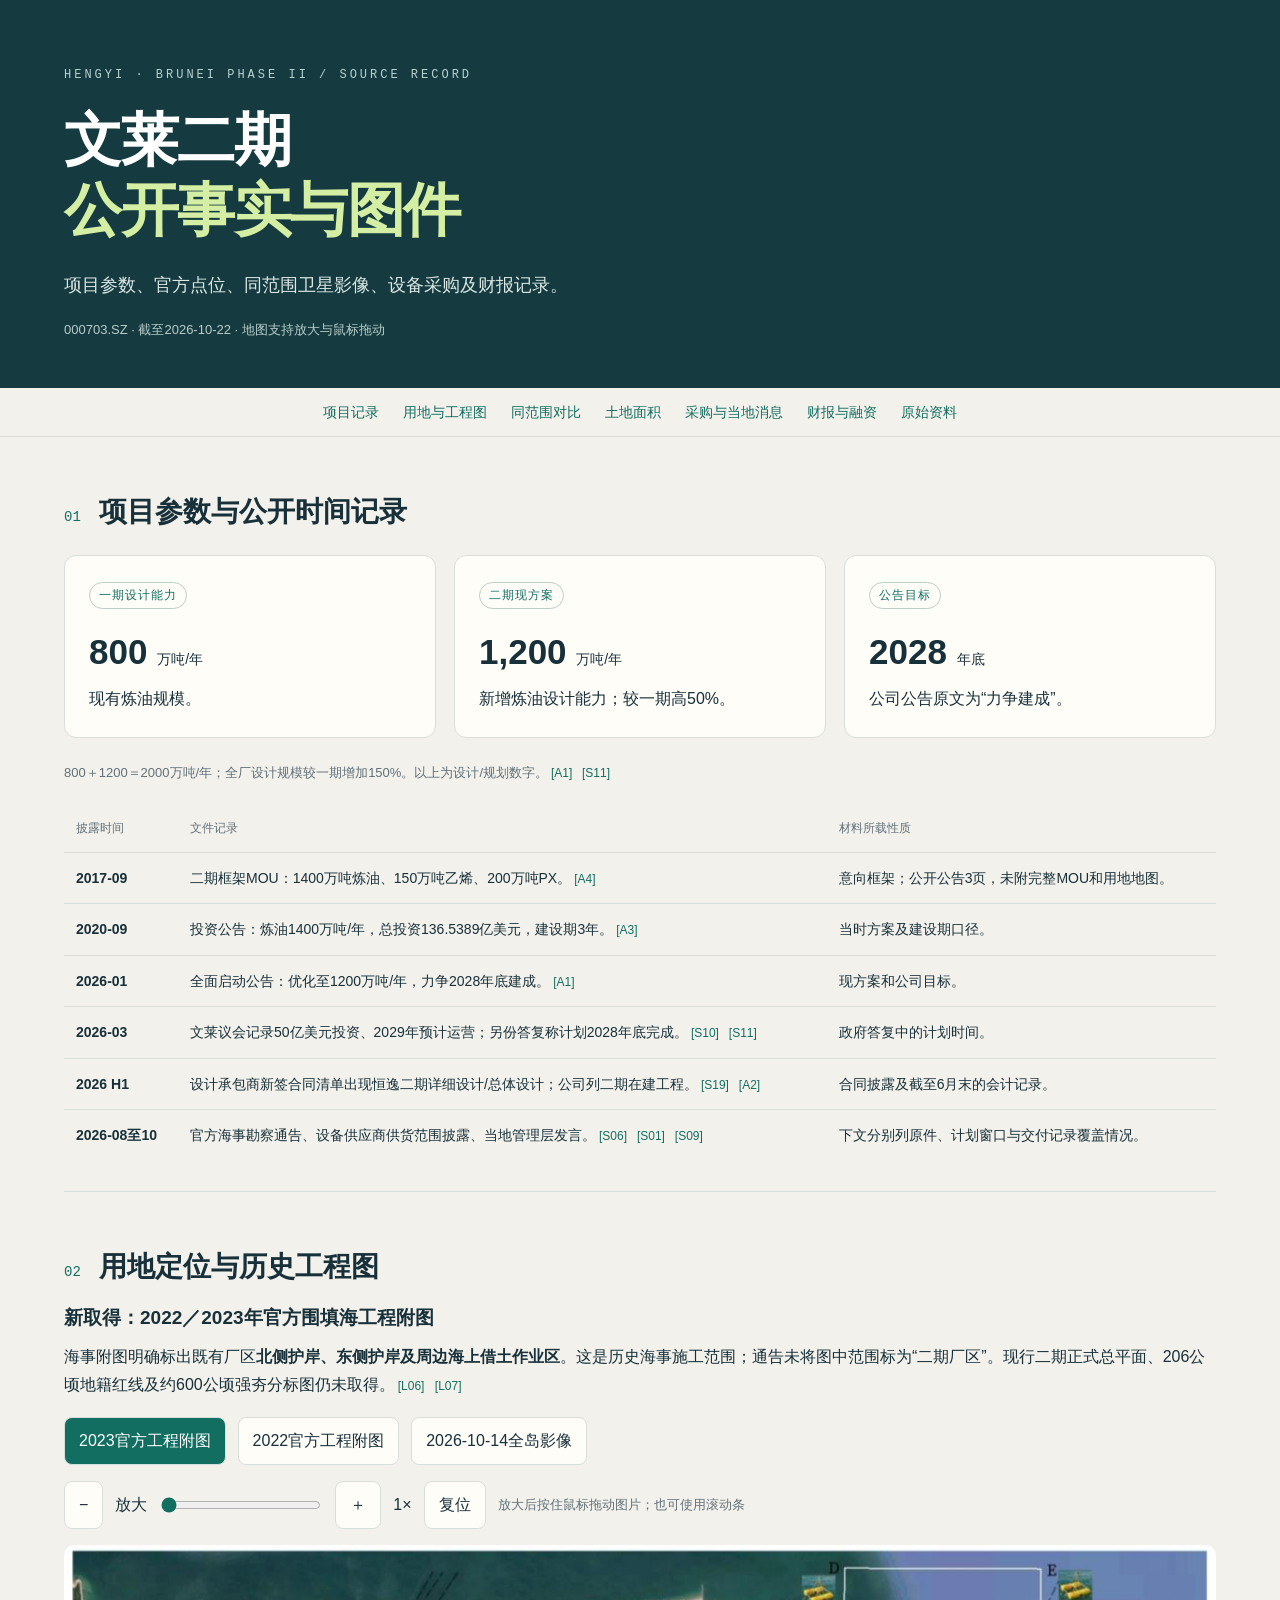
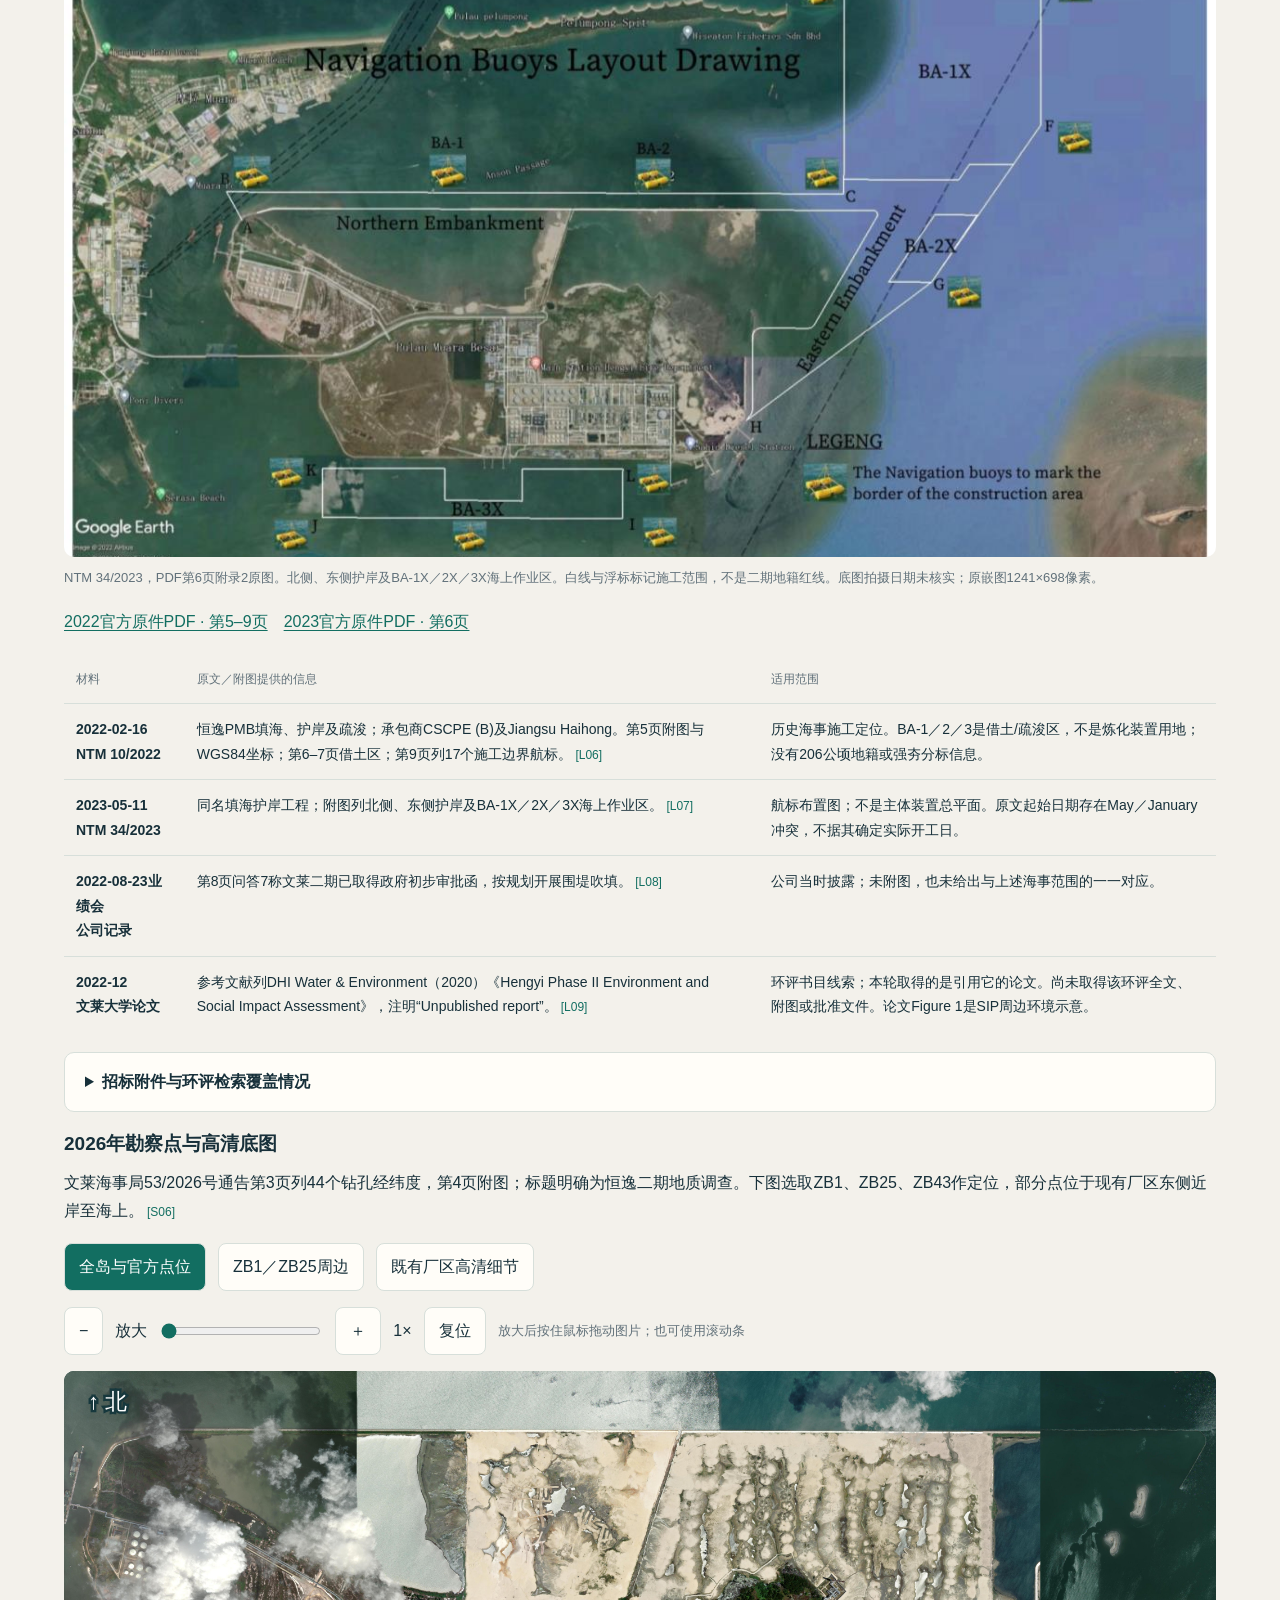
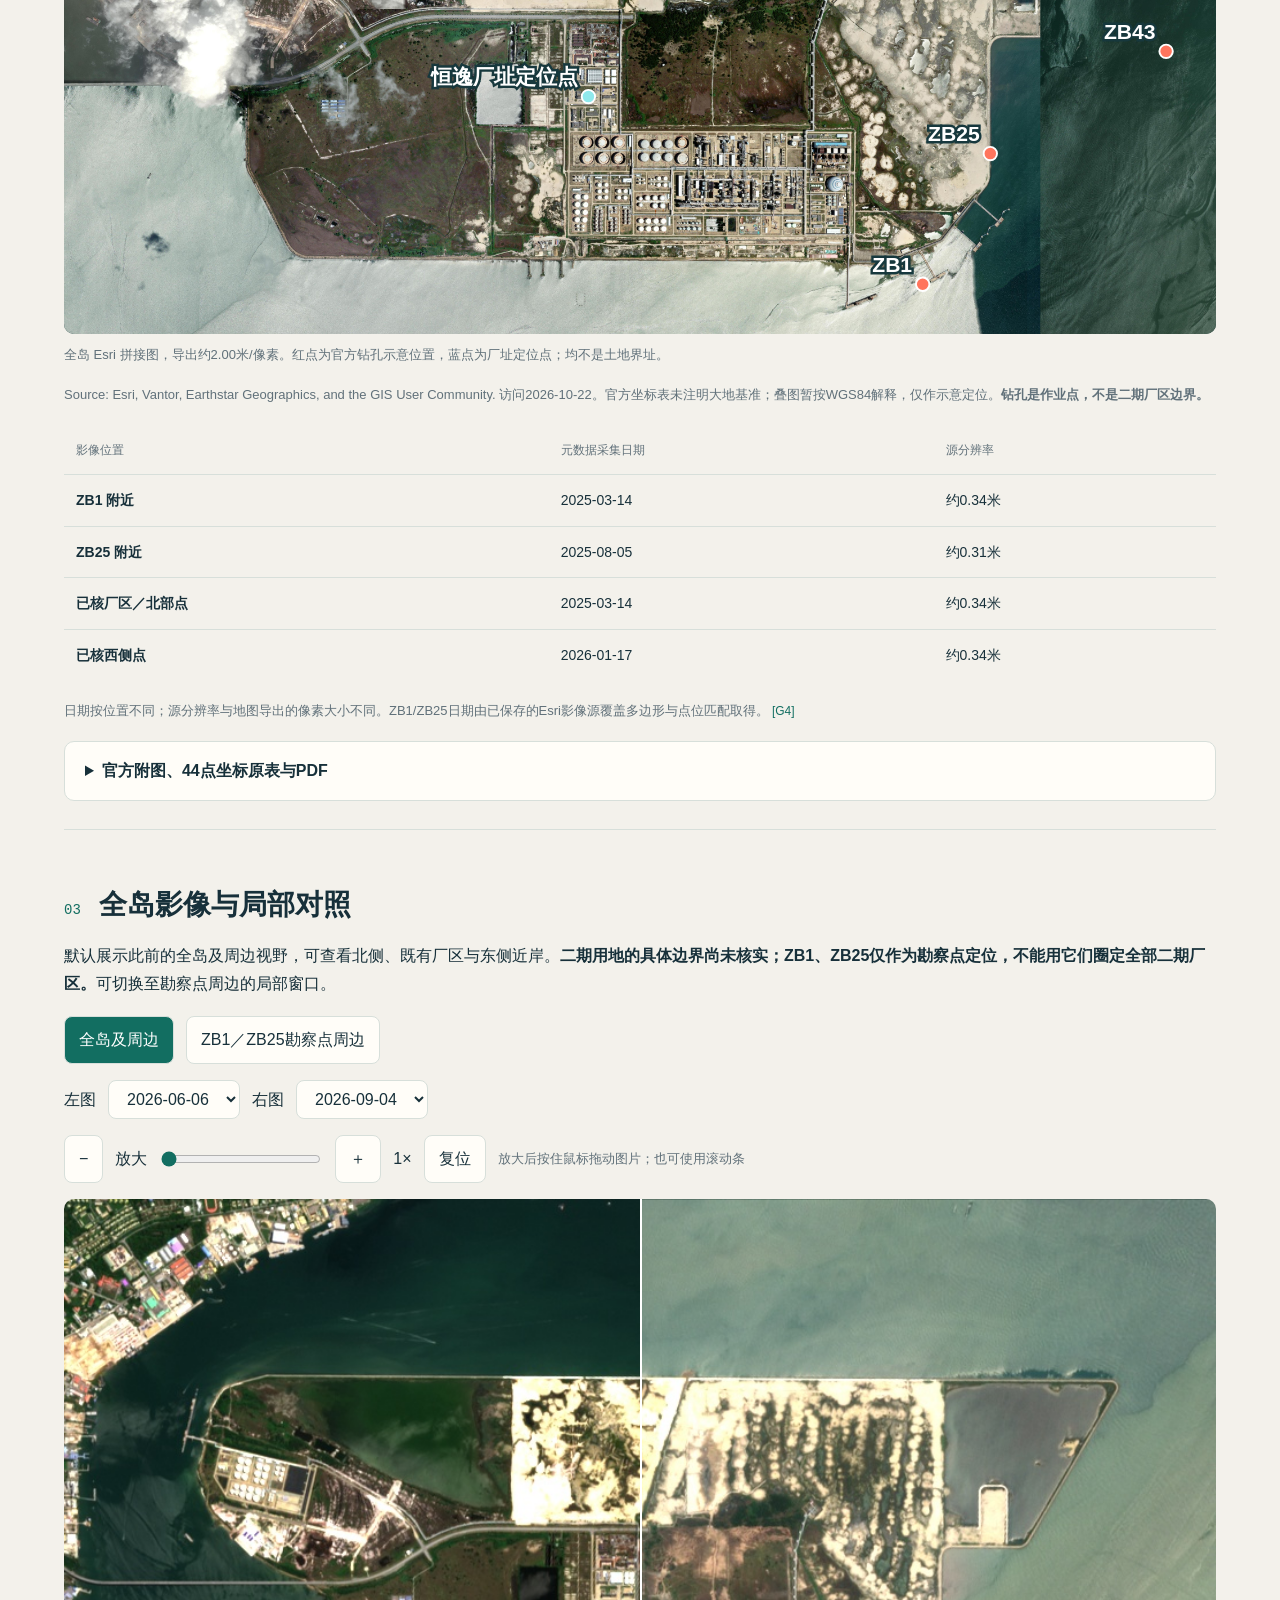
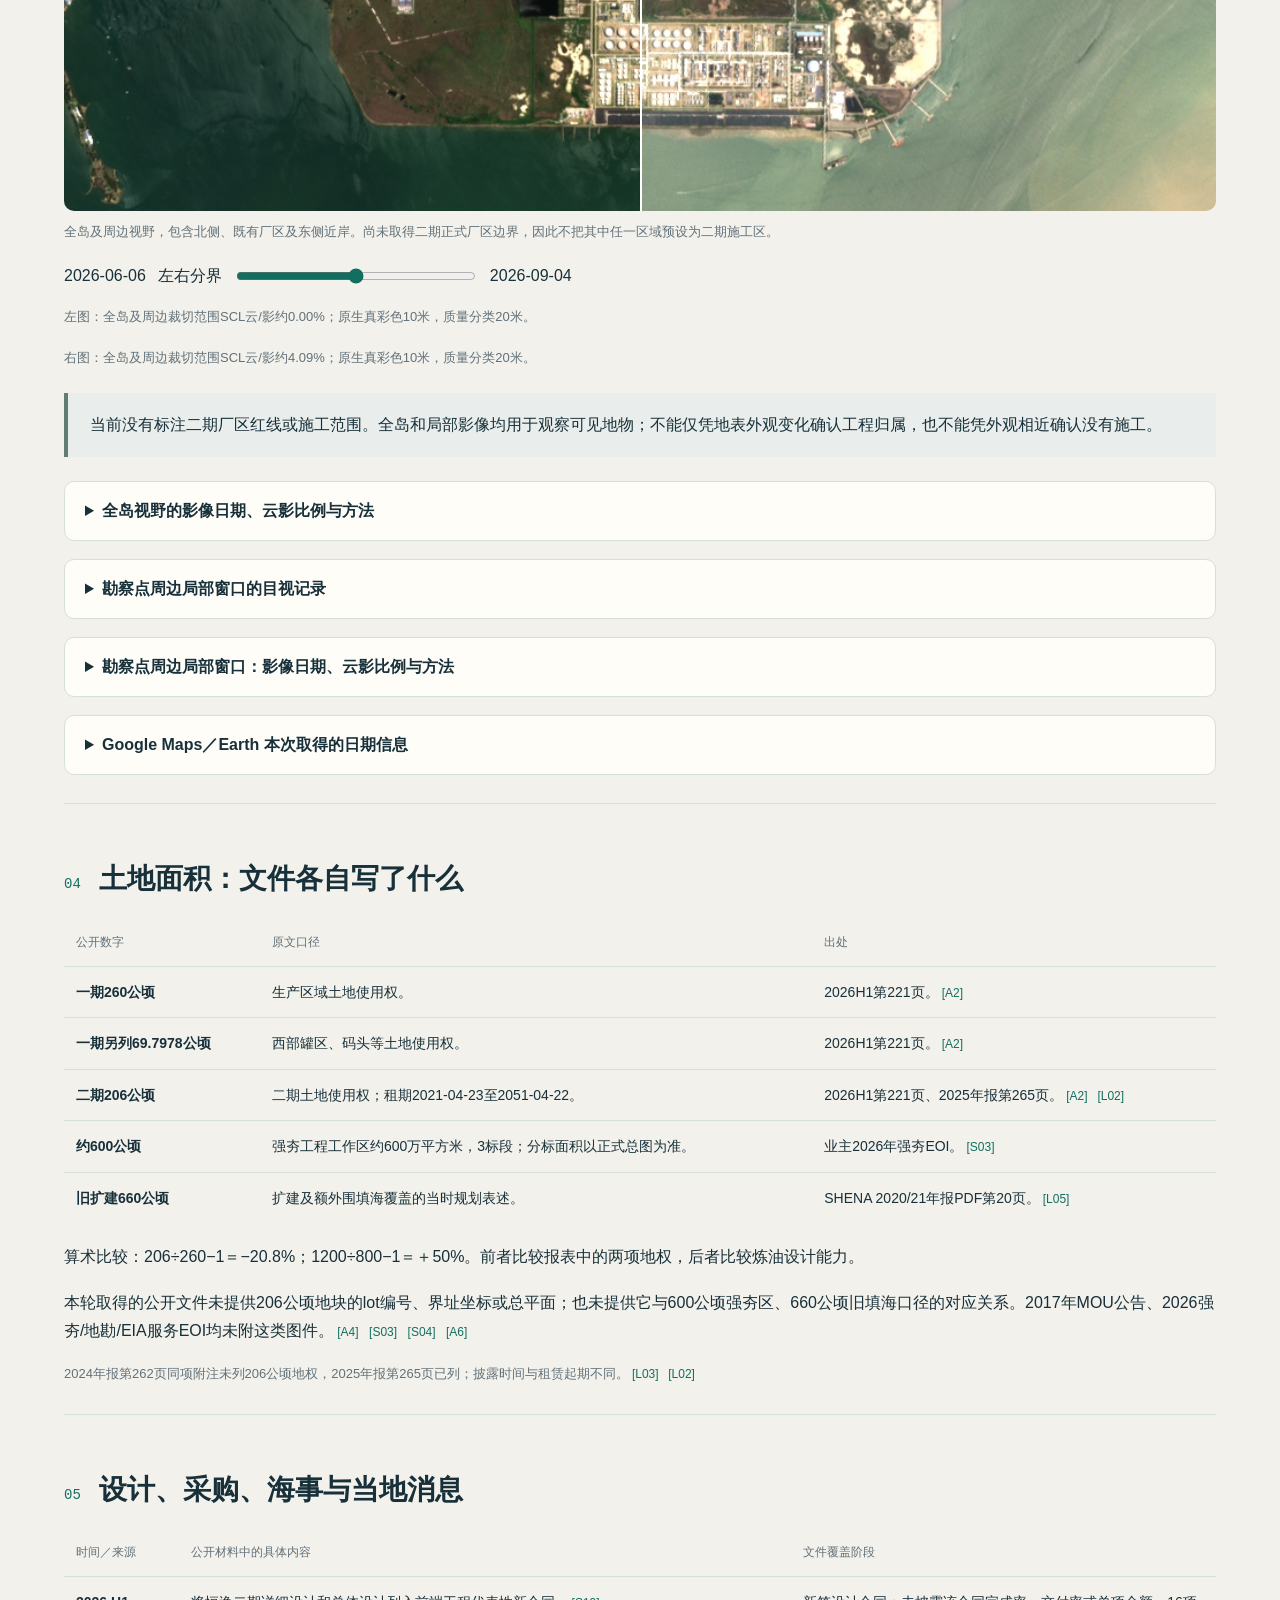
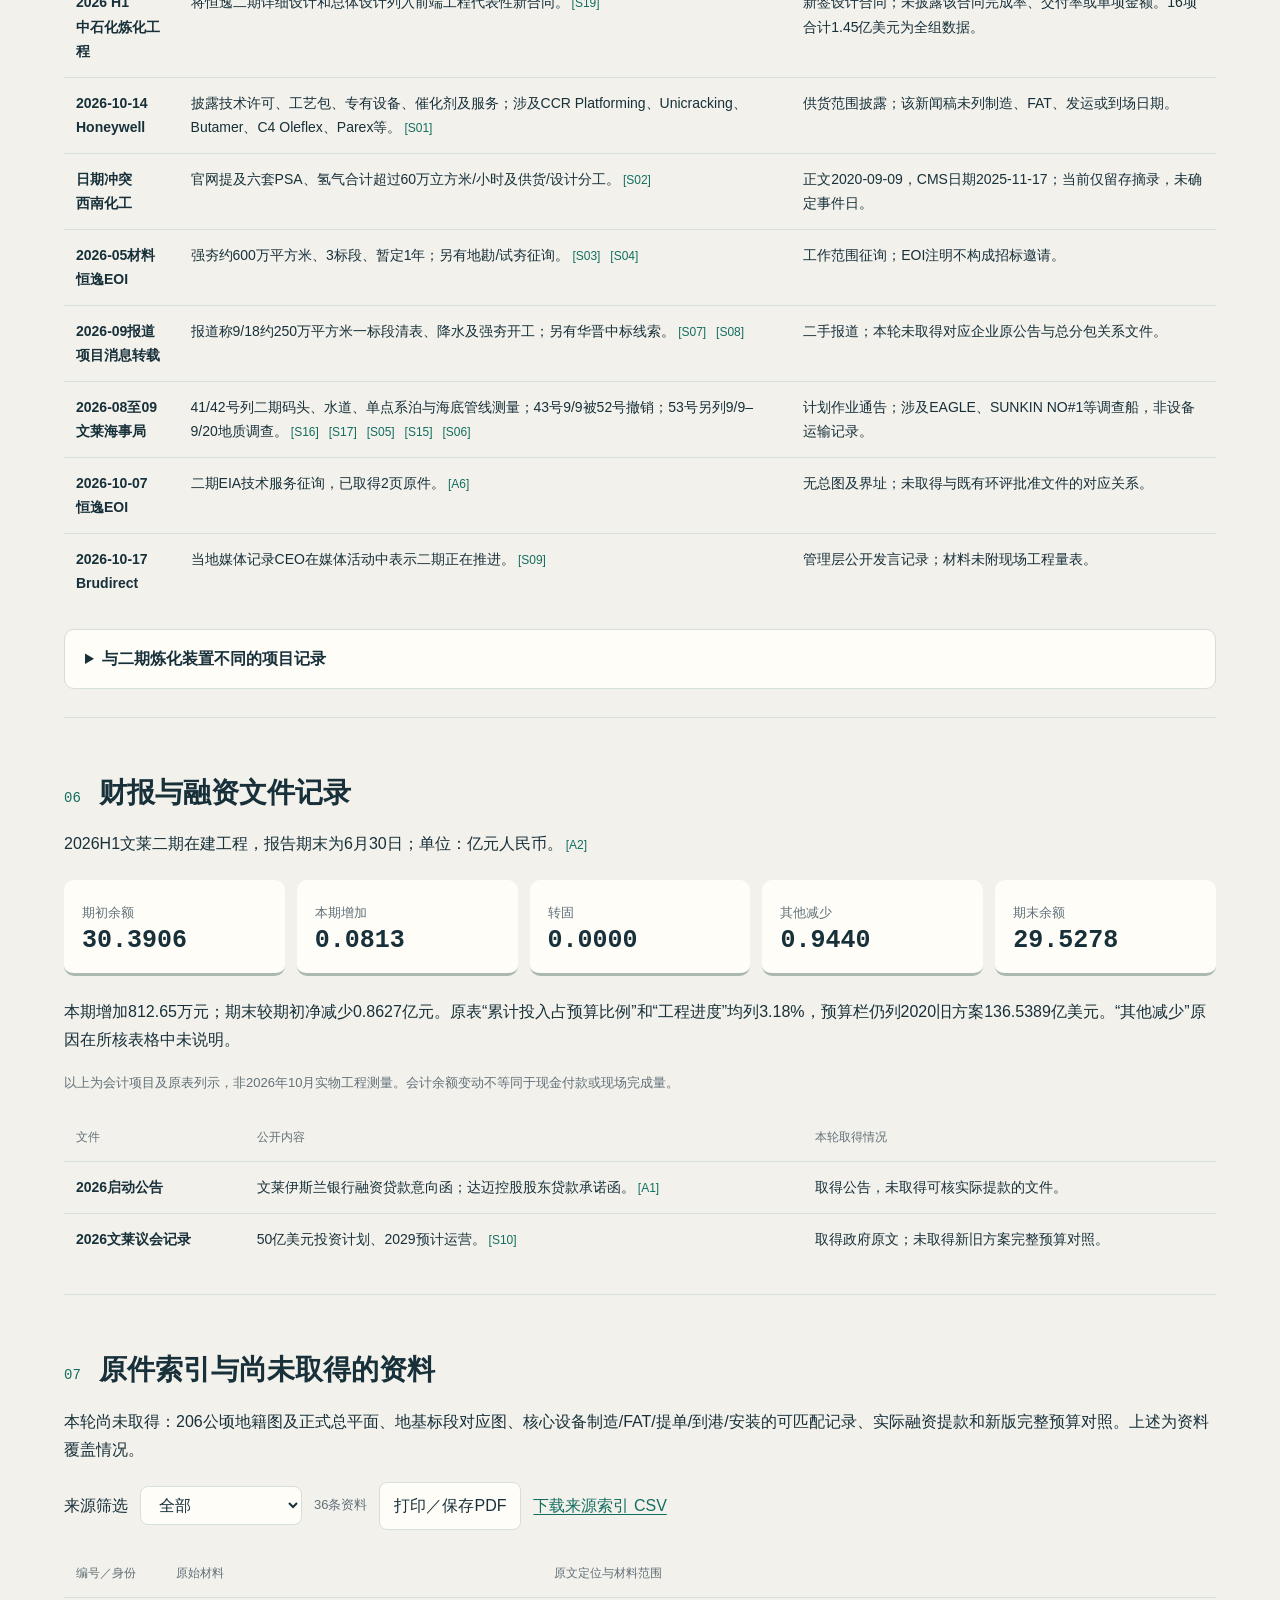
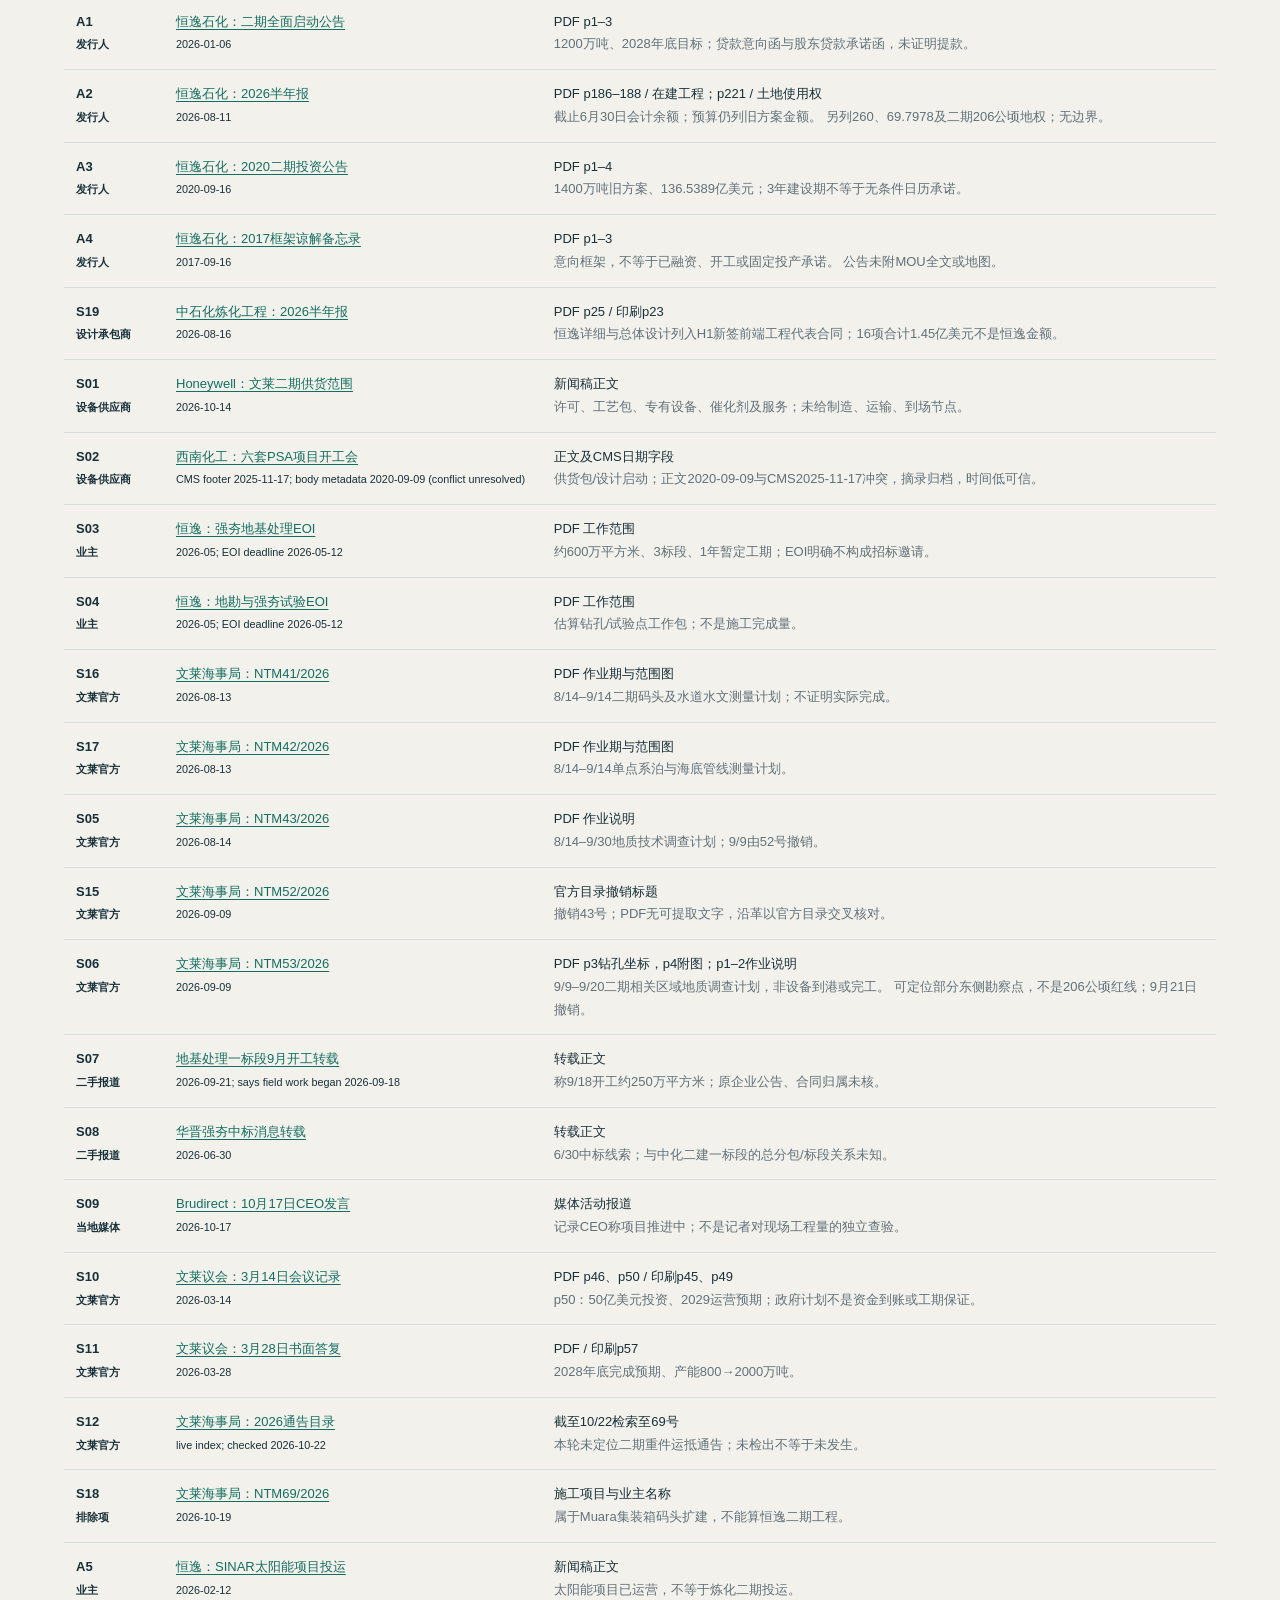
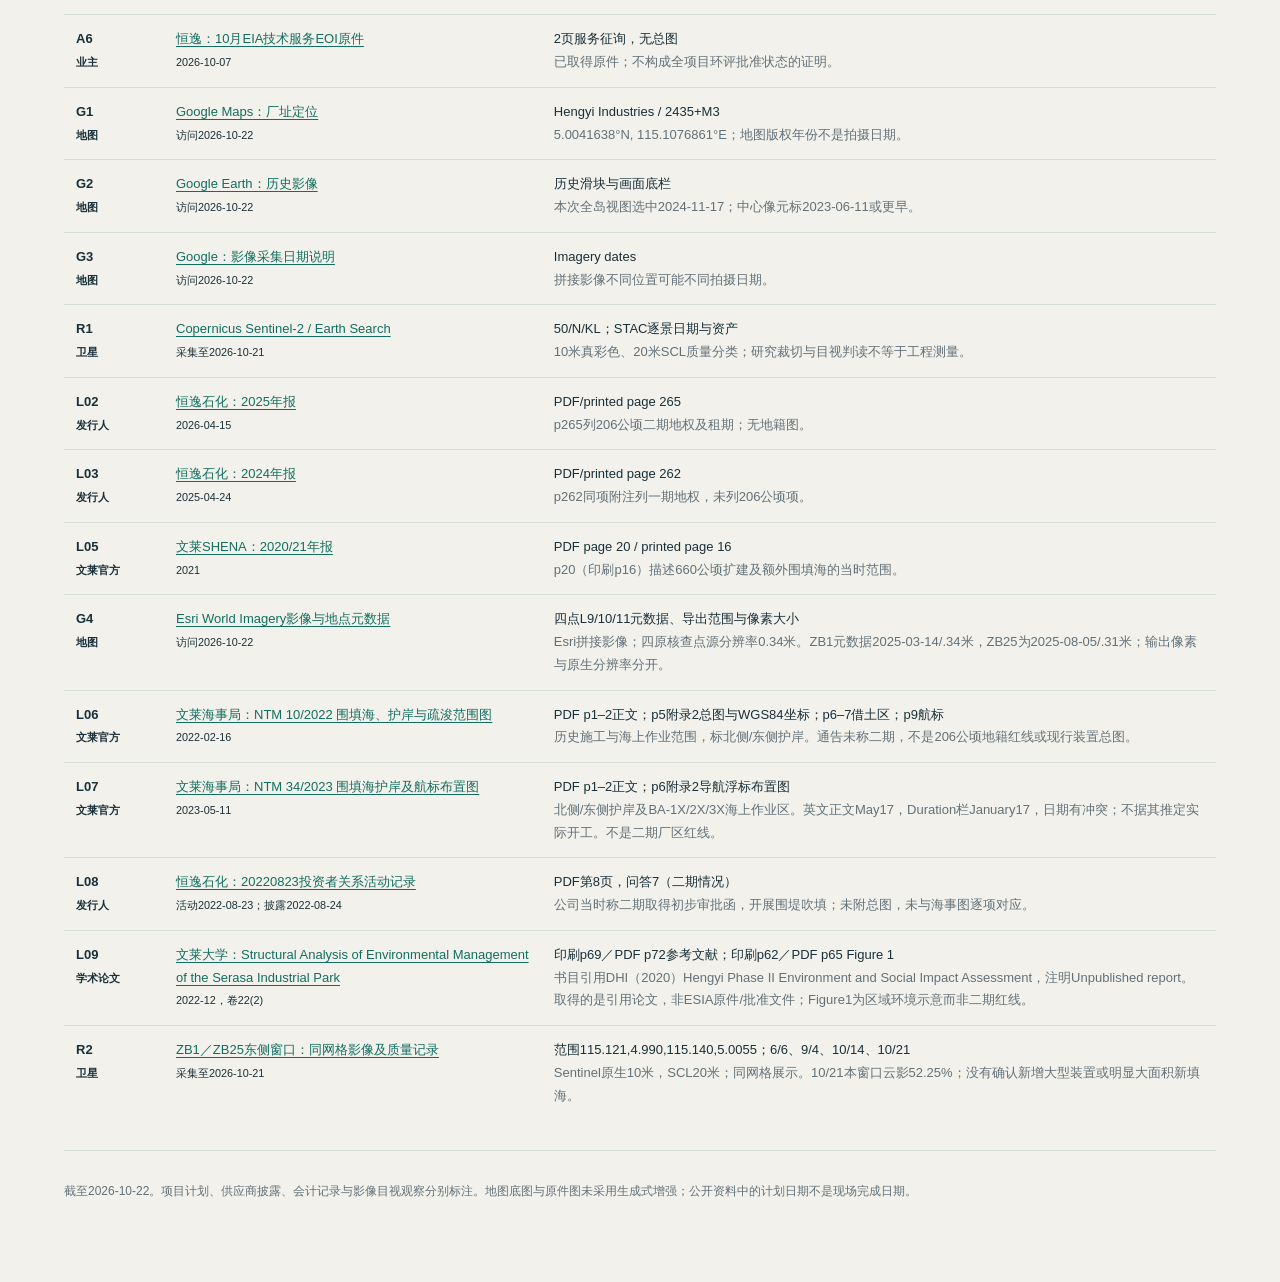
==== commit c997684b: "Add historical reclamation maps and EIA source trail" ====
--- a/public/index.html
+++ b/public/index.html
@@ -2,7 +2,7 @@
 
 <html lang="zh-CN"><head><meta charset="utf-8"/><meta content="width=device-width,initial-scale=1" name="viewport"/><title>恒逸石化文莱二期｜事实记录与地图 · 2026.10.22</title><link href="assets/058614176294602a375f.css" rel="stylesheet"/><meta content="恒逸石化文莱二期公开事实、官方勘察点、全岛卫星时序与局部对照、设备采购及财报记录。资料截至2026年10月22日，二期厂区边界尚未核实。" name="description"/></head><body>
 <header><div class="wrap"><div class="eyebrow">HENGYI · BRUNEI PHASE II / SOURCE RECORD</div><h1>文莱二期<br/><em>公开事实与图件</em></h1><p>项目参数、官方点位、同范围卫星影像、设备采购及财报记录。</p><div class="meta">000703.SZ · 截至2026-10-22 · 地图支持放大与鼠标拖动</div></div></header>
-<nav aria-label="报告导航"><a href="#verdict">项目记录</a><a href="#land">官方点位</a><a href="#satellite">同范围对比</a><a href="#area">土地面积</a><a href="#delivery">采购与当地消息</a><a href="#money">财报与融资</a><a href="#sources">原始资料</a></nav>
+<nav aria-label="报告导航"><a href="#verdict">项目记录</a><a href="#land">用地与工程图</a><a href="#satellite">同范围对比</a><a href="#area">土地面积</a><a href="#delivery">采购与当地消息</a><a href="#money">财报与融资</a><a href="#sources">原始资料</a></nav>
 <main class="wrap">
 <section id="verdict"><div class="section-head"><span class="num">01</span><h2>项目参数与公开时间记录</h2></div>
 <div class="grid"><div class="card"><span class="badge">一期设计能力</span><div class="big">800 <span class="unit">万吨/年</span></div><p>现有炼油规模。</p></div><div class="card"><span class="badge">二期现方案</span><div class="big">1,200 <span class="unit">万吨/年</span></div><p>新增炼油设计能力；较一期高50%。</p></div><div class="card"><span class="badge">公告目标</span><div class="big">2028 <span class="unit">年底</span></div><p>公司公告原文为“力争建成”。</p></div></div>
@@ -15,7 +15,23 @@
 <tr><td>2026 H1</td><td>设计承包商新签合同清单出现恒逸二期详细设计/总体设计；公司列二期在建工程。<a class="cite" href="https://www1.hkexnews.hk/listedco/listconews/sehk/2026/0816/2026081600013.pdf" rel="noopener noreferrer" target="_blank">[S19]</a> <a class="cite" href="https://static.cninfo.com.cn/finalpage/2026-08-11/1225467439.PDF" rel="noopener noreferrer" target="_blank">[A2]</a></td><td>合同披露及截至6月末的会计记录。</td></tr>
 <tr><td>2026-08至10</td><td>官方海事勘察通告、设备供应商供货范围披露、当地管理层发言。<a class="cite" href="https://mpabd.gov.bn/wp-content/uploads/2026/09/NTM53_1.pdf" rel="noopener noreferrer" target="_blank">[S06]</a> <a class="cite" href="https://www.honeywell.com.cn/news-events/newsroom/news/2026/10/news20261014_1" rel="noopener noreferrer" target="_blank">[S01]</a> <a class="cite" href="https://brudirect.com/post/Five-local-charities-receive-BND12.5K-in-donations" rel="noopener noreferrer" target="_blank">[S09]</a></td><td>下文分别列原件、计划窗口与交付记录覆盖情况。</td></tr>
 </tbody></table></div></section>
-<section id="land"><div class="section-head"><span class="num">02</span><h2>官方点位与可拖动地图</h2></div>
+<section id="land"><div class="section-head"><span class="num">02</span><h2>用地定位与历史工程图</h2></div>
+<div id="land-evidence"><h3>新取得：2022／2023年官方围填海工程附图</h3>
+<p>海事附图明确标出既有厂区<b>北侧护岸、东侧护岸及周边海上借土作业区</b>。这是历史海事施工范围；通告未将图中范围标为“二期厂区”。现行二期正式总平面、206公顷地籍红线及约600公顷强夯分标图仍未取得。<a class="cite" href="https://mpabd.gov.bn/wp-content/uploads/2022/02/NTM-10.pdf" rel="noopener noreferrer" target="_blank">[L06]</a> <a class="cite" href="https://mpabd.gov.bn/wp-content/uploads/2023/05/NTM-34-2023.pdf" rel="noopener noreferrer" target="_blank">[L07]</a></p>
+<div class="toolbar"><button class="historyChoice active" data-history="2023">2023官方工程附图</button><button class="historyChoice" data-history="2022">2022官方工程附图</button><button class="historyChoice" data-history="2026">2026-10-14全岛影像</button></div>
+<div class="toolbar"><button aria-label="缩小" data-step="-0.5" data-zoom="history">−</button><label for="historyZoom">放大</label><input id="historyZoom" max="5" min="1" step="0.25" type="range" value="1"/><button aria-label="放大" data-step="0.5" data-zoom="history">＋</button><span id="historyZoomText">1×</span><button data-reset="history">复位</button><span class="note">放大后按住鼠标拖动图片；也可使用滚动条</span></div>
+<div aria-label="历史工程附图，可放大并拖动" class="panViewport" id="historyViewport" tabindex="0"><div class="panCanvas" id="historyCanvas" style="aspect-ratio:1.7779369627507164"><img alt="2023官方工程附图：北侧东侧护岸及海上作业区" decoding="async" draggable="false" id="historyImage" loading="lazy" src="assets/78c58486894f76079b43.jpg"/></div></div>
+<p class="note" id="historyCaption">NTM 34/2023，PDF第6页附录2原图。北侧、东侧护岸及BA-1X／2X／3X海上作业区。白线与浮标标记施工范围，不是二期地籍红线。底图拍摄日期未核实；原嵌图1241×698像素。</p>
+<p><a href="documents/mpabd-notice10-2022.pdf" rel="noopener noreferrer" target="_blank">2022官方原件PDF · 第5–9页</a>　<a href="documents/mpabd-notice34-2023.pdf" rel="noopener noreferrer" target="_blank">2023官方原件PDF · 第6页</a></p>
+<div class="table-scroll"><table><thead><tr><th>材料</th><th>原文／附图提供的信息</th><th>适用范围</th></tr></thead><tbody>
+<tr><td>2022-02-16<br/>NTM 10/2022</td><td>恒逸PMB填海、护岸及疏浚；承包商CSCPE (B)及Jiangsu Haihong。第5页附图与WGS84坐标；第6–7页借土区；第9页列17个施工边界航标。<a class="cite" href="https://mpabd.gov.bn/wp-content/uploads/2022/02/NTM-10.pdf" rel="noopener noreferrer" target="_blank">[L06]</a></td><td>历史海事施工定位。BA-1／2／3是借土/疏浚区，不是炼化装置用地；没有206公顷地籍或强夯分标信息。</td></tr>
+<tr><td>2023-05-11<br/>NTM 34/2023</td><td>同名填海护岸工程；附图列北侧、东侧护岸及BA-1X／2X／3X海上作业区。<a class="cite" href="https://mpabd.gov.bn/wp-content/uploads/2023/05/NTM-34-2023.pdf" rel="noopener noreferrer" target="_blank">[L07]</a></td><td>航标布置图；不是主体装置总平面。原文起始日期存在May／January冲突，不据其确定实际开工日。</td></tr>
+<tr><td>2022-08-23业绩会<br/>公司记录</td><td>第8页问答7称文莱二期已取得政府初步审批函，按规划开展围堤吹填。<a class="cite" href="https://static.cninfo.com.cn/finalpage/2022-08-24/1214388674.PDF" rel="noopener noreferrer" target="_blank">[L08]</a></td><td>公司当时披露；未附图，也未给出与上述海事范围的一一对应。</td></tr>
+<tr><td>2022-12<br/>文莱大学论文</td><td>参考文献列DHI Water &amp; Environment（2020）《Hengyi Phase II Environment and Social Impact Assessment》，注明“Unpublished report”。<a class="cite" href="https://fass.ubd.edu.bn/SEA/vol22-2/Full%20Issue%2022-2.pdf" rel="noopener noreferrer" target="_blank">[L09]</a></td><td>环评书目线索；本轮取得的是引用它的论文。尚未取得该环评全文、附图或批准文件。论文Figure 1是SIP周边环境示意。</td></tr>
+</tbody></table></div>
+<details><summary>招标附件与环评检索覆盖情况</summary><p>已核业主公开EOI目录，以及强夯、地勘/试夯、二期EIA技术服务公开文件；这些EOI未附正式厂区总图或分标边界。正式强夯分标面积仍指向后续总图。<a class="cite" href="https://www.hengyi-industries.com/assets/images/image-slider/EOI-2024/09-Petrochemical%20Project%20Phase%20II%20Dynamic%20Compaction%20Ground%20Treatment%20Engineering%20Ref%20XYFAHYWLQH202600%20EOI.pdf" rel="noopener noreferrer" target="_blank">[S03]</a> <a class="cite" href="https://www.hengyi-industries.com/assets/images/image-slider/EOI-2024/08-Geological%20Investigation%20%26%20Dynamic%20Compaction%20Foundation%20Testing%20EOI%202026%20XYFAHYWLKC2026001.pdf" rel="noopener noreferrer" target="_blank">[S04]</a> <a class="cite" href="https://www.hengyi-industries.com/assets/images/image-slider/EOI-2024/16-XY202611090087-Hengyi%20Brunei-Hengyi%20PMB%20Phase%20II%20Project-Environmental%20Impact%20Assessment%20Technical%20Services%20Final.pdf" rel="noopener noreferrer" target="_blank">[A6]</a> 本轮沿文莱环保部门公开页面、DHI和文莱大学资料继续追查，定位到2020年二期ESIA的名称和编制机构，但没有取得其全文及地图。公开检索未取得不代表文件不存在。</p><p>下一份能直接解决定位缺口的材料：206公顷租赁地块的lot编号/地籍图；现行1200万吨方案的签发总平面；600公顷强夯正式三标段图；2020年ESIA及其后续修订版的项目范围图。历史海事施工图不替代这些文件。</p></details>
+</div>
+<h3>2026年勘察点与高清底图</h3>
 <p>文莱海事局53/2026号通告第3页列44个钻孔经纬度，第4页附图；标题明确为恒逸二期地质调查。下图选取ZB1、ZB25、ZB43作定位，部分点位于现有厂区东侧近岸至海上。<a class="cite" href="https://mpabd.gov.bn/wp-content/uploads/2026/09/NTM53_1.pdf" rel="noopener noreferrer" target="_blank">[S06]</a></p>
 <div class="toolbar"><button class="mapChoice active" data-map="all">全岛与官方点位</button><button class="mapChoice" data-map="east">ZB1／ZB25周边</button><button class="mapChoice" data-map="plant">既有厂区高清细节</button></div>
 <div class="toolbar"><button aria-label="缩小" data-step="-0.5" data-zoom="map">−</button><label for="mapZoom">放大</label><input id="mapZoom" max="5" min="1" step="0.25" type="range" value="1"/><button aria-label="放大" data-step="0.5" data-zoom="map">＋</button><span id="mapZoomText">1×</span><button data-reset="map">复位</button><span class="note">放大后按住鼠标拖动图片；也可使用滚动条</span></div>
@@ -74,6 +90,6 @@
 </section>
 <section id="sources"><div class="section-head"><span class="num">07</span><h2>原件索引与尚未取得的资料</h2></div>
 <p>本轮尚未取得：206公顷地籍图及正式总平面、地基标段对应图、核心设备制造/FAT/提单/到港/安装的可匹配记录、实际融资提款和新版完整预算对照。上述为资料覆盖情况。</p>
-<div class="toolbar"><label for="sourceFilter">来源筛选</label><select id="sourceFilter"><option value="all">全部</option><option value="company">发行人／业主</option><option value="official">文莱官方</option><option value="supplier">承包商／供应商</option><option value="spatial">卫星／地图</option><option value="media">媒体／排除项</option></select><span class="note" id="sourceCount"></span><button id="printReport">打印／保存PDF</button><a download="恒逸文莱二期_来源与核验索引.csv" href="data/source-index.csv">下载来源索引 CSV</a></div><div class="table-scroll"><table><thead><tr><th>编号／身份</th><th>原始材料</th><th>原文定位与材料范围</th></tr></thead><tbody id="sourcesBody"><tr class="source-row" data-group="company"><td>A1<br/><small>发行人</small></td><td><a href="https://static.cninfo.com.cn/finalpage/2026-01-06/1224919914.PDF" rel="noopener noreferrer" target="_blank">恒逸石化：二期全面启动公告</a><br/><small>2026-01-06</small></td><td>PDF p1–3<br/><span class="muted">1200万吨、2028年底目标；贷款意向函与股东贷款承诺函，未证明提款。</span></td></tr><tr class="source-row" data-group="company"><td>A2<br/><small>发行人</small></td><td><a href="https://static.cninfo.com.cn/finalpage/2026-08-11/1225467439.PDF" rel="noopener noreferrer" target="_blank">恒逸石化：2026半年报</a><br/><small>2026-08-11</small></td><td>PDF p186–188 / 在建工程；p221 / 土地使用权<br/><span class="muted">截止6月30日会计余额；预算仍列旧方案金额。 另列260、69.7978及二期206公顷地权；无边界。</span></td></tr><tr class="source-row" data-group="company"><td>A3<br/><small>发行人</small></td><td><a href="https://static.cninfo.com.cn/finalpage/2020-09-16/1208444483.PDF" rel="noopener noreferrer" target="_blank">恒逸石化：2020二期投资公告</a><br/><small>2020-09-16</small></td><td>PDF p1–4<br/><span class="muted">1400万吨旧方案、136.5389亿美元；3年建设期不等于无条件日历承诺。</span></td></tr><tr class="source-row" data-group="company"><td>A4<br/><small>发行人</small></td><td><a href="https://static.cninfo.com.cn/finalpage/2017-09-16/1203978669.PDF" rel="noopener noreferrer" target="_blank">恒逸石化：2017框架谅解备忘录</a><br/><small>2017-09-16</small></td><td>PDF p1–3<br/><span class="muted">意向框架，不等于已融资、开工或固定投产承诺。 公告未附MOU全文或地图。</span></td></tr><tr class="source-row" data-group="supplier"><td>S19<br/><small>设计承包商</small></td><td><a href="https://www1.hkexnews.hk/listedco/listconews/sehk/2026/0816/2026081600013.pdf" rel="noopener noreferrer" target="_blank">中石化炼化工程：2026半年报</a><br/><small>2026-08-16</small></td><td>PDF p25 / 印刷p23<br/><span class="muted">恒逸详细与总体设计列入H1新签前端工程代表合同；16项合计1.45亿美元不是恒逸金额。</span></td></tr><tr class="source-row" data-group="supplier"><td>S01<br/><small>设备供应商</small></td><td><a href="https://www.honeywell.com.cn/news-events/newsroom/news/2026/10/news20261014_1" rel="noopener noreferrer" target="_blank">Honeywell：文莱二期供货范围</a><br/><small>2026-10-14</small></td><td>新闻稿正文<br/><span class="muted">许可、工艺包、专有设备、催化剂及服务；未给制造、运输、到场节点。</span></td></tr><tr class="source-row" data-group="supplier"><td>S02<br/><small>设备供应商</small></td><td><a href="https://www.swchem.com/hhxnyen/news/company/2025/11/I1438935181644791808.html" rel="noopener noreferrer" target="_blank">西南化工：六套PSA项目开工会</a><br/><small>CMS footer 2025-11-17; body metadata 2020-09-09 (conflict unresolved)</small></td><td>正文及CMS日期字段<br/><span class="muted">供货包/设计启动；正文2020-09-09与CMS2025-11-17冲突，摘录归档，时间低可信。</span></td></tr><tr class="source-row" data-group="company"><td>S03<br/><small>业主</small></td><td><a href="https://www.hengyi-industries.com/assets/images/image-slider/EOI-2024/09-Petrochemical%20Project%20Phase%20II%20Dynamic%20Compaction%20Ground%20Treatment%20Engineering%20Ref%20XYFAHYWLQH202600%20EOI.pdf" rel="noopener noreferrer" target="_blank">恒逸：强夯地基处理EOI</a><br/><small>2026-05; EOI deadline 2026-05-12</small></td><td>PDF 工作范围<br/><span class="muted">约600万平方米、3标段、1年暂定工期；EOI明确不构成招标邀请。</span></td></tr><tr class="source-row" data-group="company"><td>S04<br/><small>业主</small></td><td><a href="https://www.hengyi-industries.com/assets/images/image-slider/EOI-2024/08-Geological%20Investigation%20%26%20Dynamic%20Compaction%20Foundation%20Testing%20EOI%202026%20XYFAHYWLKC2026001.pdf" rel="noopener noreferrer" target="_blank">恒逸：地勘与强夯试验EOI</a><br/><small>2026-05; EOI deadline 2026-05-12</small></td><td>PDF 工作范围<br/><span class="muted">估算钻孔/试验点工作包；不是施工完成量。</span></td></tr><tr class="source-row" data-group="official"><td>S16<br/><small>文莱官方</small></td><td><a href="https://mpabd.gov.bn/wp-content/uploads/2026/08/NTM-41-2026.pdf" rel="noopener noreferrer" target="_blank">文莱海事局：NTM41/2026</a><br/><small>2026-08-13</small></td><td>PDF 作业期与范围图<br/><span class="muted">8/14–9/14二期码头及水道水文测量计划；不证明实际完成。</span></td></tr><tr class="source-row" data-group="official"><td>S17<br/><small>文莱官方</small></td><td><a href="https://mpabd.gov.bn/wp-content/uploads/2026/08/NTM-42-2026.pdf" rel="noopener noreferrer" target="_blank">文莱海事局：NTM42/2026</a><br/><small>2026-08-13</small></td><td>PDF 作业期与范围图<br/><span class="muted">8/14–9/14单点系泊与海底管线测量计划。</span></td></tr><tr class="source-row" data-group="official"><td>S05<br/><small>文莱官方</small></td><td><a href="https://mpabd.gov.bn/wp-content/uploads/2026/08/NTM-43-2026_.pdf" rel="noopener noreferrer" target="_blank">文莱海事局：NTM43/2026</a><br/><small>2026-08-14</small></td><td>PDF 作业说明<br/><span class="muted">8/14–9/30地质技术调查计划；9/9由52号撤销。</span></td></tr><tr class="source-row" data-group="official"><td>S15<br/><small>文莱官方</small></td><td><a href="https://mpabd.gov.bn/wp-content/uploads/2026/09/NTM-52-2026.pdf" rel="noopener noreferrer" target="_blank">文莱海事局：NTM52/2026</a><br/><small>2026-09-09</small></td><td>官方目录撤销标题<br/><span class="muted">撤销43号；PDF无可提取文字，沿革以官方目录交叉核对。</span></td></tr><tr class="source-row" data-group="official"><td>S06<br/><small>文莱官方</small></td><td><a href="https://mpabd.gov.bn/wp-content/uploads/2026/09/NTM53_1.pdf" rel="noopener noreferrer" target="_blank">文莱海事局：NTM53/2026</a><br/><small>2026-09-09</small></td><td>PDF p3钻孔坐标，p4附图；p1–2作业说明<br/><span class="muted">9/9–9/20二期相关区域地质调查计划，非设备到港或完工。 可定位部分东侧勘察点，不是206公顷红线；9月21日撤销。</span></td></tr><tr class="source-row" data-group="media"><td>S07<br/><small>二手报道</small></td><td><a href="https://news.goalfore.cn/latest/detail/105444.html" rel="noopener noreferrer" target="_blank">地基处理一标段9月开工转载</a><br/><small>2026-09-21; says field work began 2026-09-18</small></td><td>转载正文<br/><span class="muted">称9/18开工约250万平方米；原企业公告、合同归属未核。</span></td></tr><tr class="source-row" data-group="media"><td>S08<br/><small>二手报道</small></td><td><a href="https://news.goalfore.cn/topstories/detail/96063.html" rel="noopener noreferrer" target="_blank">华晋强夯中标消息转载</a><br/><small>2026-06-30</small></td><td>转载正文<br/><span class="muted">6/30中标线索；与中化二建一标段的总分包/标段关系未知。</span></td></tr><tr class="source-row" data-group="media"><td>S09<br/><small>当地媒体</small></td><td><a href="https://brudirect.com/post/Five-local-charities-receive-BND12.5K-in-donations" rel="noopener noreferrer" target="_blank">Brudirect：10月17日CEO发言</a><br/><small>2026-10-17</small></td><td>媒体活动报道<br/><span class="muted">记录CEO称项目推进中；不是记者对现场工程量的独立查验。</span></td></tr><tr class="source-row" data-group="official"><td>S10<br/><small>文莱官方</small></td><td><a href="https://www.majlis-mesyuarat.gov.bn/wp-content/uploads/2026/03/3.-Penyata-Rasmi-hari-Ketiga-Sabtu-14-Mac-2026-U.pdf" rel="noopener noreferrer" target="_blank">文莱议会：3月14日会议记录</a><br/><small>2026-03-14</small></td><td>PDF p46、p50 / 印刷p45、p49<br/><span class="muted">p50：50亿美元投资、2029运营预期；政府计划不是资金到账或工期保证。</span></td></tr><tr class="source-row" data-group="official"><td>S11<br/><small>文莱官方</small></td><td><a href="https://www.majlis-mesyuarat.gov.bn/wp-content/uploads/2026/03/Jawapan-Pertanyaan-Jawab-Lisan-Secara-Bertulis-280326-Hari-Kesebelas.pdf" rel="noopener noreferrer" target="_blank">文莱议会：3月28日书面答复</a><br/><small>2026-03-28</small></td><td>PDF / 印刷p57<br/><span class="muted">2028年底完成预期、产能800→2000万吨。</span></td></tr><tr class="source-row" data-group="official"><td>S12<br/><small>文莱官方</small></td><td><a href="https://mpabd.gov.bn/notice-to-mariners-2026/" rel="noopener noreferrer" target="_blank">文莱海事局：2026通告目录</a><br/><small>live index; checked 2026-10-22</small></td><td>截至10/22检索至69号<br/><span class="muted">本轮未定位二期重件运抵通告；未检出不等于未发生。</span></td></tr><tr class="source-row" data-group="media"><td>S18<br/><small>排除项</small></td><td><a href="https://mpabd.gov.bn/wp-content/uploads/2026/09/NTM-69-2026.pdf" rel="noopener noreferrer" target="_blank">文莱海事局：NTM69/2026</a><br/><small>2026-10-19</small></td><td>施工项目与业主名称<br/><span class="muted">属于Muara集装箱码头扩建，不能算恒逸二期工程。</span></td></tr><tr class="source-row" data-group="company"><td>A5<br/><small>业主</small></td><td><a href="https://www.hengyi-industries.com/media/press-releases/project-sinar-enters-operational-phase,-marking-a-key-sustainability-milestone-at-hengyi-industries/" rel="noopener noreferrer" target="_blank">恒逸：SINAR太阳能项目投运</a><br/><small>2026-02-12</small></td><td>新闻稿正文<br/><span class="muted">太阳能项目已运营，不等于炼化二期投运。</span></td></tr><tr class="source-row" data-group="company"><td>A6<br/><small>业主</small></td><td><a href="https://www.hengyi-industries.com/assets/images/image-slider/EOI-2024/16-XY202611090087-Hengyi%20Brunei-Hengyi%20PMB%20Phase%20II%20Project-Environmental%20Impact%20Assessment%20Technical%20Services%20Final.pdf" rel="noopener noreferrer" target="_blank">恒逸：10月EIA技术服务EOI原件</a><br/><small>2026-10-07</small></td><td>2页服务征询，无总图<br/><span class="muted">已取得原件；不构成全项目环评批准状态的证明。</span></td></tr><tr class="source-row" data-group="spatial"><td>G1<br/><small>地图</small></td><td><a href="https://www.google.com/maps/search/?api=1&amp;query=5.0041638,115.1076861" rel="noopener noreferrer" target="_blank">Google Maps：厂址定位</a><br/><small>访问2026-10-22</small></td><td>Hengyi Industries / 2435+M3<br/><span class="muted">5.0041638°N, 115.1076861°E；地图版权年份不是拍摄日期。</span></td></tr><tr class="source-row" data-group="spatial"><td>G2<br/><small>地图</small></td><td><a href="https://earth.google.com/web/search/5.0041638,115.1076861" rel="noopener noreferrer" target="_blank">Google Earth：历史影像</a><br/><small>访问2026-10-22</small></td><td>历史滑块与画面底栏<br/><span class="muted">本次全岛视图选中2024-11-17；中心像元标2023-06-11或更早。</span></td></tr><tr class="source-row" data-group="spatial"><td>G3<br/><small>地图</small></td><td><a href="https://support.google.com/earth/answer/6327779/how-images-are-collected?hl=en" rel="noopener noreferrer" target="_blank">Google：影像采集日期说明</a><br/><small>访问2026-10-22</small></td><td>Imagery dates<br/><span class="muted">拼接影像不同位置可能不同拍摄日期。</span></td></tr><tr class="source-row" data-group="spatial"><td>R1<br/><small>卫星</small></td><td><a href="https://earth-search.aws.element84.com/v1/collections/sentinel-2-l2a" rel="noopener noreferrer" target="_blank">Copernicus Sentinel-2 / Earth Search</a><br/><small>采集至2026-10-21</small></td><td>50/N/KL；STAC逐景日期与资产<br/><span class="muted">10米真彩色、20米SCL质量分类；研究裁切与目视判读不等于工程测量。</span></td></tr><tr class="source-row" data-group="company"><td>L02<br/><small>发行人</small></td><td><a href="https://static.cninfo.com.cn/finalpage/2026-04-15/1225104872.PDF" rel="noopener noreferrer" target="_blank">恒逸石化：2025年报</a><br/><small>2026-04-15</small></td><td>PDF/printed page 265<br/><span class="muted">p265列206公顷二期地权及租期；无地籍图。</span></td></tr><tr class="source-row" data-group="company"><td>L03<br/><small>发行人</small></td><td><a href="https://static.cninfo.com.cn/finalpage/2025-04-24/1223239108.PDF" rel="noopener noreferrer" target="_blank">恒逸石化：2024年报</a><br/><small>2025-04-24</small></td><td>PDF/printed page 262<br/><span class="muted">p262同项附注列一期地权，未列206公顷项。</span></td></tr><tr class="source-row" data-group="official"><td>L05<br/><small>文莱官方</small></td><td><a href="https://shena.gov.bn/assets/publication_and_resources/shena-annual-report-2020-2021-public.pdf" rel="noopener noreferrer" target="_blank">文莱SHENA：2020/21年报</a><br/><small>2021</small></td><td>PDF page 20 / printed page 16<br/><span class="muted">p20（印刷p16）描述660公顷扩建及额外围填海的当时范围。</span></td></tr><tr class="source-row" data-group="spatial"><td>G4<br/><small>地图</small></td><td><a href="https://services.arcgisonline.com/ArcGIS/rest/services/World_Imagery/MapServer/9" rel="noopener noreferrer" target="_blank">Esri World Imagery影像与地点元数据</a><br/><small>访问2026-10-22</small></td><td>四点L9/10/11元数据、导出范围与像素大小<br/><span class="muted">Esri拼接影像；四原核查点源分辨率0.34米。ZB1元数据2025-03-14/.34米，ZB25为2025-08-05/.31米；输出像素与原生分辨率分开。</span></td></tr><tr class="source-row" data-group="spatial"><td>R2<br/><small>卫星</small></td><td><a href="https://earth-search.aws.element84.com/v1/collections/sentinel-2-l2a" rel="noopener noreferrer" target="_blank">ZB1／ZB25东侧窗口：同网格影像及质量记录</a><br/><small>采集至2026-10-21</small></td><td>范围115.121,4.990,115.140,5.0055；6/6、9/4、10/14、10/21<br/><span class="muted">Sentinel原生10米，SCL20米；同网格展示。10/21本窗口云影52.25%；没有确认新增大型装置或明显大面积新填海。</span></td></tr></tbody></table></div>
+<div class="toolbar"><label for="sourceFilter">来源筛选</label><select id="sourceFilter"><option value="all">全部</option><option value="company">发行人／业主</option><option value="official">文莱官方</option><option value="academic">学术论文</option><option value="supplier">承包商／供应商</option><option value="spatial">卫星／地图</option><option value="media">媒体／排除项</option></select><span class="note" id="sourceCount"></span><button id="printReport">打印／保存PDF</button><a download="恒逸文莱二期_来源与核验索引.csv" href="data/source-index.csv">下载来源索引 CSV</a></div><div class="table-scroll"><table><thead><tr><th>编号／身份</th><th>原始材料</th><th>原文定位与材料范围</th></tr></thead><tbody id="sourcesBody"><tr class="source-row" data-group="company"><td>A1<br/><small>发行人</small></td><td><a href="https://static.cninfo.com.cn/finalpage/2026-01-06/1224919914.PDF" rel="noopener noreferrer" target="_blank">恒逸石化：二期全面启动公告</a><br/><small>2026-01-06</small></td><td>PDF p1–3<br/><span class="muted">1200万吨、2028年底目标；贷款意向函与股东贷款承诺函，未证明提款。</span></td></tr><tr class="source-row" data-group="company"><td>A2<br/><small>发行人</small></td><td><a href="https://static.cninfo.com.cn/finalpage/2026-08-11/1225467439.PDF" rel="noopener noreferrer" target="_blank">恒逸石化：2026半年报</a><br/><small>2026-08-11</small></td><td>PDF p186–188 / 在建工程；p221 / 土地使用权<br/><span class="muted">截止6月30日会计余额；预算仍列旧方案金额。 另列260、69.7978及二期206公顷地权；无边界。</span></td></tr><tr class="source-row" data-group="company"><td>A3<br/><small>发行人</small></td><td><a href="https://static.cninfo.com.cn/finalpage/2020-09-16/1208444483.PDF" rel="noopener noreferrer" target="_blank">恒逸石化：2020二期投资公告</a><br/><small>2020-09-16</small></td><td>PDF p1–4<br/><span class="muted">1400万吨旧方案、136.5389亿美元；3年建设期不等于无条件日历承诺。</span></td></tr><tr class="source-row" data-group="company"><td>A4<br/><small>发行人</small></td><td><a href="https://static.cninfo.com.cn/finalpage/2017-09-16/1203978669.PDF" rel="noopener noreferrer" target="_blank">恒逸石化：2017框架谅解备忘录</a><br/><small>2017-09-16</small></td><td>PDF p1–3<br/><span class="muted">意向框架，不等于已融资、开工或固定投产承诺。 公告未附MOU全文或地图。</span></td></tr><tr class="source-row" data-group="supplier"><td>S19<br/><small>设计承包商</small></td><td><a href="https://www1.hkexnews.hk/listedco/listconews/sehk/2026/0816/2026081600013.pdf" rel="noopener noreferrer" target="_blank">中石化炼化工程：2026半年报</a><br/><small>2026-08-16</small></td><td>PDF p25 / 印刷p23<br/><span class="muted">恒逸详细与总体设计列入H1新签前端工程代表合同；16项合计1.45亿美元不是恒逸金额。</span></td></tr><tr class="source-row" data-group="supplier"><td>S01<br/><small>设备供应商</small></td><td><a href="https://www.honeywell.com.cn/news-events/newsroom/news/2026/10/news20261014_1" rel="noopener noreferrer" target="_blank">Honeywell：文莱二期供货范围</a><br/><small>2026-10-14</small></td><td>新闻稿正文<br/><span class="muted">许可、工艺包、专有设备、催化剂及服务；未给制造、运输、到场节点。</span></td></tr><tr class="source-row" data-group="supplier"><td>S02<br/><small>设备供应商</small></td><td><a href="https://www.swchem.com/hhxnyen/news/company/2025/11/I1438935181644791808.html" rel="noopener noreferrer" target="_blank">西南化工：六套PSA项目开工会</a><br/><small>CMS footer 2025-11-17; body metadata 2020-09-09 (conflict unresolved)</small></td><td>正文及CMS日期字段<br/><span class="muted">供货包/设计启动；正文2020-09-09与CMS2025-11-17冲突，摘录归档，时间低可信。</span></td></tr><tr class="source-row" data-group="company"><td>S03<br/><small>业主</small></td><td><a href="https://www.hengyi-industries.com/assets/images/image-slider/EOI-2024/09-Petrochemical%20Project%20Phase%20II%20Dynamic%20Compaction%20Ground%20Treatment%20Engineering%20Ref%20XYFAHYWLQH202600%20EOI.pdf" rel="noopener noreferrer" target="_blank">恒逸：强夯地基处理EOI</a><br/><small>2026-05; EOI deadline 2026-05-12</small></td><td>PDF 工作范围<br/><span class="muted">约600万平方米、3标段、1年暂定工期；EOI明确不构成招标邀请。</span></td></tr><tr class="source-row" data-group="company"><td>S04<br/><small>业主</small></td><td><a href="https://www.hengyi-industries.com/assets/images/image-slider/EOI-2024/08-Geological%20Investigation%20%26%20Dynamic%20Compaction%20Foundation%20Testing%20EOI%202026%20XYFAHYWLKC2026001.pdf" rel="noopener noreferrer" target="_blank">恒逸：地勘与强夯试验EOI</a><br/><small>2026-05; EOI deadline 2026-05-12</small></td><td>PDF 工作范围<br/><span class="muted">估算钻孔/试验点工作包；不是施工完成量。</span></td></tr><tr class="source-row" data-group="official"><td>S16<br/><small>文莱官方</small></td><td><a href="https://mpabd.gov.bn/wp-content/uploads/2026/08/NTM-41-2026.pdf" rel="noopener noreferrer" target="_blank">文莱海事局：NTM41/2026</a><br/><small>2026-08-13</small></td><td>PDF 作业期与范围图<br/><span class="muted">8/14–9/14二期码头及水道水文测量计划；不证明实际完成。</span></td></tr><tr class="source-row" data-group="official"><td>S17<br/><small>文莱官方</small></td><td><a href="https://mpabd.gov.bn/wp-content/uploads/2026/08/NTM-42-2026.pdf" rel="noopener noreferrer" target="_blank">文莱海事局：NTM42/2026</a><br/><small>2026-08-13</small></td><td>PDF 作业期与范围图<br/><span class="muted">8/14–9/14单点系泊与海底管线测量计划。</span></td></tr><tr class="source-row" data-group="official"><td>S05<br/><small>文莱官方</small></td><td><a href="https://mpabd.gov.bn/wp-content/uploads/2026/08/NTM-43-2026_.pdf" rel="noopener noreferrer" target="_blank">文莱海事局：NTM43/2026</a><br/><small>2026-08-14</small></td><td>PDF 作业说明<br/><span class="muted">8/14–9/30地质技术调查计划；9/9由52号撤销。</span></td></tr><tr class="source-row" data-group="official"><td>S15<br/><small>文莱官方</small></td><td><a href="https://mpabd.gov.bn/wp-content/uploads/2026/09/NTM-52-2026.pdf" rel="noopener noreferrer" target="_blank">文莱海事局：NTM52/2026</a><br/><small>2026-09-09</small></td><td>官方目录撤销标题<br/><span class="muted">撤销43号；PDF无可提取文字，沿革以官方目录交叉核对。</span></td></tr><tr class="source-row" data-group="official"><td>S06<br/><small>文莱官方</small></td><td><a href="https://mpabd.gov.bn/wp-content/uploads/2026/09/NTM53_1.pdf" rel="noopener noreferrer" target="_blank">文莱海事局：NTM53/2026</a><br/><small>2026-09-09</small></td><td>PDF p3钻孔坐标，p4附图；p1–2作业说明<br/><span class="muted">9/9–9/20二期相关区域地质调查计划，非设备到港或完工。 可定位部分东侧勘察点，不是206公顷红线；9月21日撤销。</span></td></tr><tr class="source-row" data-group="media"><td>S07<br/><small>二手报道</small></td><td><a href="https://news.goalfore.cn/latest/detail/105444.html" rel="noopener noreferrer" target="_blank">地基处理一标段9月开工转载</a><br/><small>2026-09-21; says field work began 2026-09-18</small></td><td>转载正文<br/><span class="muted">称9/18开工约250万平方米；原企业公告、合同归属未核。</span></td></tr><tr class="source-row" data-group="media"><td>S08<br/><small>二手报道</small></td><td><a href="https://news.goalfore.cn/topstories/detail/96063.html" rel="noopener noreferrer" target="_blank">华晋强夯中标消息转载</a><br/><small>2026-06-30</small></td><td>转载正文<br/><span class="muted">6/30中标线索；与中化二建一标段的总分包/标段关系未知。</span></td></tr><tr class="source-row" data-group="media"><td>S09<br/><small>当地媒体</small></td><td><a href="https://brudirect.com/post/Five-local-charities-receive-BND12.5K-in-donations" rel="noopener noreferrer" target="_blank">Brudirect：10月17日CEO发言</a><br/><small>2026-10-17</small></td><td>媒体活动报道<br/><span class="muted">记录CEO称项目推进中；不是记者对现场工程量的独立查验。</span></td></tr><tr class="source-row" data-group="official"><td>S10<br/><small>文莱官方</small></td><td><a href="https://www.majlis-mesyuarat.gov.bn/wp-content/uploads/2026/03/3.-Penyata-Rasmi-hari-Ketiga-Sabtu-14-Mac-2026-U.pdf" rel="noopener noreferrer" target="_blank">文莱议会：3月14日会议记录</a><br/><small>2026-03-14</small></td><td>PDF p46、p50 / 印刷p45、p49<br/><span class="muted">p50：50亿美元投资、2029运营预期；政府计划不是资金到账或工期保证。</span></td></tr><tr class="source-row" data-group="official"><td>S11<br/><small>文莱官方</small></td><td><a href="https://www.majlis-mesyuarat.gov.bn/wp-content/uploads/2026/03/Jawapan-Pertanyaan-Jawab-Lisan-Secara-Bertulis-280326-Hari-Kesebelas.pdf" rel="noopener noreferrer" target="_blank">文莱议会：3月28日书面答复</a><br/><small>2026-03-28</small></td><td>PDF / 印刷p57<br/><span class="muted">2028年底完成预期、产能800→2000万吨。</span></td></tr><tr class="source-row" data-group="official"><td>S12<br/><small>文莱官方</small></td><td><a href="https://mpabd.gov.bn/notice-to-mariners-2026/" rel="noopener noreferrer" target="_blank">文莱海事局：2026通告目录</a><br/><small>live index; checked 2026-10-22</small></td><td>截至10/22检索至69号<br/><span class="muted">本轮未定位二期重件运抵通告；未检出不等于未发生。</span></td></tr><tr class="source-row" data-group="media"><td>S18<br/><small>排除项</small></td><td><a href="https://mpabd.gov.bn/wp-content/uploads/2026/09/NTM-69-2026.pdf" rel="noopener noreferrer" target="_blank">文莱海事局：NTM69/2026</a><br/><small>2026-10-19</small></td><td>施工项目与业主名称<br/><span class="muted">属于Muara集装箱码头扩建，不能算恒逸二期工程。</span></td></tr><tr class="source-row" data-group="company"><td>A5<br/><small>业主</small></td><td><a href="https://www.hengyi-industries.com/media/press-releases/project-sinar-enters-operational-phase,-marking-a-key-sustainability-milestone-at-hengyi-industries/" rel="noopener noreferrer" target="_blank">恒逸：SINAR太阳能项目投运</a><br/><small>2026-02-12</small></td><td>新闻稿正文<br/><span class="muted">太阳能项目已运营，不等于炼化二期投运。</span></td></tr><tr class="source-row" data-group="company"><td>A6<br/><small>业主</small></td><td><a href="https://www.hengyi-industries.com/assets/images/image-slider/EOI-2024/16-XY202611090087-Hengyi%20Brunei-Hengyi%20PMB%20Phase%20II%20Project-Environmental%20Impact%20Assessment%20Technical%20Services%20Final.pdf" rel="noopener noreferrer" target="_blank">恒逸：10月EIA技术服务EOI原件</a><br/><small>2026-10-07</small></td><td>2页服务征询，无总图<br/><span class="muted">已取得原件；不构成全项目环评批准状态的证明。</span></td></tr><tr class="source-row" data-group="spatial"><td>G1<br/><small>地图</small></td><td><a href="https://www.google.com/maps/search/?api=1&amp;query=5.0041638,115.1076861" rel="noopener noreferrer" target="_blank">Google Maps：厂址定位</a><br/><small>访问2026-10-22</small></td><td>Hengyi Industries / 2435+M3<br/><span class="muted">5.0041638°N, 115.1076861°E；地图版权年份不是拍摄日期。</span></td></tr><tr class="source-row" data-group="spatial"><td>G2<br/><small>地图</small></td><td><a href="https://earth.google.com/web/search/5.0041638,115.1076861" rel="noopener noreferrer" target="_blank">Google Earth：历史影像</a><br/><small>访问2026-10-22</small></td><td>历史滑块与画面底栏<br/><span class="muted">本次全岛视图选中2024-11-17；中心像元标2023-06-11或更早。</span></td></tr><tr class="source-row" data-group="spatial"><td>G3<br/><small>地图</small></td><td><a href="https://support.google.com/earth/answer/6327779/how-images-are-collected?hl=en" rel="noopener noreferrer" target="_blank">Google：影像采集日期说明</a><br/><small>访问2026-10-22</small></td><td>Imagery dates<br/><span class="muted">拼接影像不同位置可能不同拍摄日期。</span></td></tr><tr class="source-row" data-group="spatial"><td>R1<br/><small>卫星</small></td><td><a href="https://earth-search.aws.element84.com/v1/collections/sentinel-2-l2a" rel="noopener noreferrer" target="_blank">Copernicus Sentinel-2 / Earth Search</a><br/><small>采集至2026-10-21</small></td><td>50/N/KL；STAC逐景日期与资产<br/><span class="muted">10米真彩色、20米SCL质量分类；研究裁切与目视判读不等于工程测量。</span></td></tr><tr class="source-row" data-group="company"><td>L02<br/><small>发行人</small></td><td><a href="https://static.cninfo.com.cn/finalpage/2026-04-15/1225104872.PDF" rel="noopener noreferrer" target="_blank">恒逸石化：2025年报</a><br/><small>2026-04-15</small></td><td>PDF/printed page 265<br/><span class="muted">p265列206公顷二期地权及租期；无地籍图。</span></td></tr><tr class="source-row" data-group="company"><td>L03<br/><small>发行人</small></td><td><a href="https://static.cninfo.com.cn/finalpage/2025-04-24/1223239108.PDF" rel="noopener noreferrer" target="_blank">恒逸石化：2024年报</a><br/><small>2025-04-24</small></td><td>PDF/printed page 262<br/><span class="muted">p262同项附注列一期地权，未列206公顷项。</span></td></tr><tr class="source-row" data-group="official"><td>L05<br/><small>文莱官方</small></td><td><a href="https://shena.gov.bn/assets/publication_and_resources/shena-annual-report-2020-2021-public.pdf" rel="noopener noreferrer" target="_blank">文莱SHENA：2020/21年报</a><br/><small>2021</small></td><td>PDF page 20 / printed page 16<br/><span class="muted">p20（印刷p16）描述660公顷扩建及额外围填海的当时范围。</span></td></tr><tr class="source-row" data-group="spatial"><td>G4<br/><small>地图</small></td><td><a href="https://services.arcgisonline.com/ArcGIS/rest/services/World_Imagery/MapServer/9" rel="noopener noreferrer" target="_blank">Esri World Imagery影像与地点元数据</a><br/><small>访问2026-10-22</small></td><td>四点L9/10/11元数据、导出范围与像素大小<br/><span class="muted">Esri拼接影像；四原核查点源分辨率0.34米。ZB1元数据2025-03-14/.34米，ZB25为2025-08-05/.31米；输出像素与原生分辨率分开。</span></td></tr><tr class="source-row" data-group="official"><td>L06<br/><small>文莱官方</small></td><td><a href="https://mpabd.gov.bn/wp-content/uploads/2022/02/NTM-10.pdf" rel="noopener noreferrer" target="_blank">文莱海事局：NTM 10/2022 围填海、护岸与疏浚范围图</a><br/><small>2022-02-16</small></td><td>PDF p1–2正文；p5附录2总图与WGS84坐标；p6–7借土区；p9航标<br/><span class="muted">历史施工与海上作业范围，标北侧/东侧护岸。通告未称二期，不是206公顷地籍红线或现行装置总图。</span></td></tr><tr class="source-row" data-group="official"><td>L07<br/><small>文莱官方</small></td><td><a href="https://mpabd.gov.bn/wp-content/uploads/2023/05/NTM-34-2023.pdf" rel="noopener noreferrer" target="_blank">文莱海事局：NTM 34/2023 围填海护岸及航标布置图</a><br/><small>2023-05-11</small></td><td>PDF p1–2正文；p6附录2导航浮标布置图<br/><span class="muted">北侧/东侧护岸及BA-1X/2X/3X海上作业区。英文正文May17，Duration栏January17，日期有冲突；不据其推定实际开工。不是二期厂区红线。</span></td></tr><tr class="source-row" data-group="company"><td>L08<br/><small>发行人</small></td><td><a href="https://static.cninfo.com.cn/finalpage/2022-08-24/1214388674.PDF" rel="noopener noreferrer" target="_blank">恒逸石化：20220823投资者关系活动记录</a><br/><small>活动2022-08-23；披露2022-08-24</small></td><td>PDF第8页，问答7（二期情况）<br/><span class="muted">公司当时称二期取得初步审批函，开展围堤吹填；未附总图，未与海事图逐项对应。</span></td></tr><tr class="source-row" data-group="academic"><td>L09<br/><small>学术论文</small></td><td><a href="https://fass.ubd.edu.bn/SEA/vol22-2/Full%20Issue%2022-2.pdf" rel="noopener noreferrer" target="_blank">文莱大学：Structural Analysis of Environmental Management of the Serasa Industrial Park</a><br/><small>2022-12，卷22(2)</small></td><td>印刷p69／PDF p72参考文献；印刷p62／PDF p65 Figure 1<br/><span class="muted">书目引用DHI（2020）Hengyi Phase II Environment and Social Impact Assessment，注明Unpublished report。取得的是引用论文，非ESIA原件/批准文件；Figure1为区域环境示意而非二期红线。</span></td></tr><tr class="source-row" data-group="spatial"><td>R2<br/><small>卫星</small></td><td><a href="https://earth-search.aws.element84.com/v1/collections/sentinel-2-l2a" rel="noopener noreferrer" target="_blank">ZB1／ZB25东侧窗口：同网格影像及质量记录</a><br/><small>采集至2026-10-21</small></td><td>范围115.121,4.990,115.140,5.0055；6/6、9/4、10/14、10/21<br/><span class="muted">Sentinel原生10米，SCL20米；同网格展示。10/21本窗口云影52.25%；没有确认新增大型装置或明显大面积新填海。</span></td></tr></tbody></table></div>
 </section>
-<div class="footer">截至2026-10-22。项目计划、供应商披露、会计记录与影像目视观察分别标注。地图底图与原件图未采用生成式增强；公开资料中的计划日期不是现场完成日期。</div></main><script defer="" src="assets/41a21d604103162f0241.js"></script></body></html>+<div class="footer">截至2026-10-22。项目计划、供应商披露、会计记录与影像目视观察分别标注。地图底图与原件图未采用生成式增强；公开资料中的计划日期不是现场完成日期。</div></main><script defer="" src="assets/4b8ba642fd74f11ab618.js"></script></body></html>
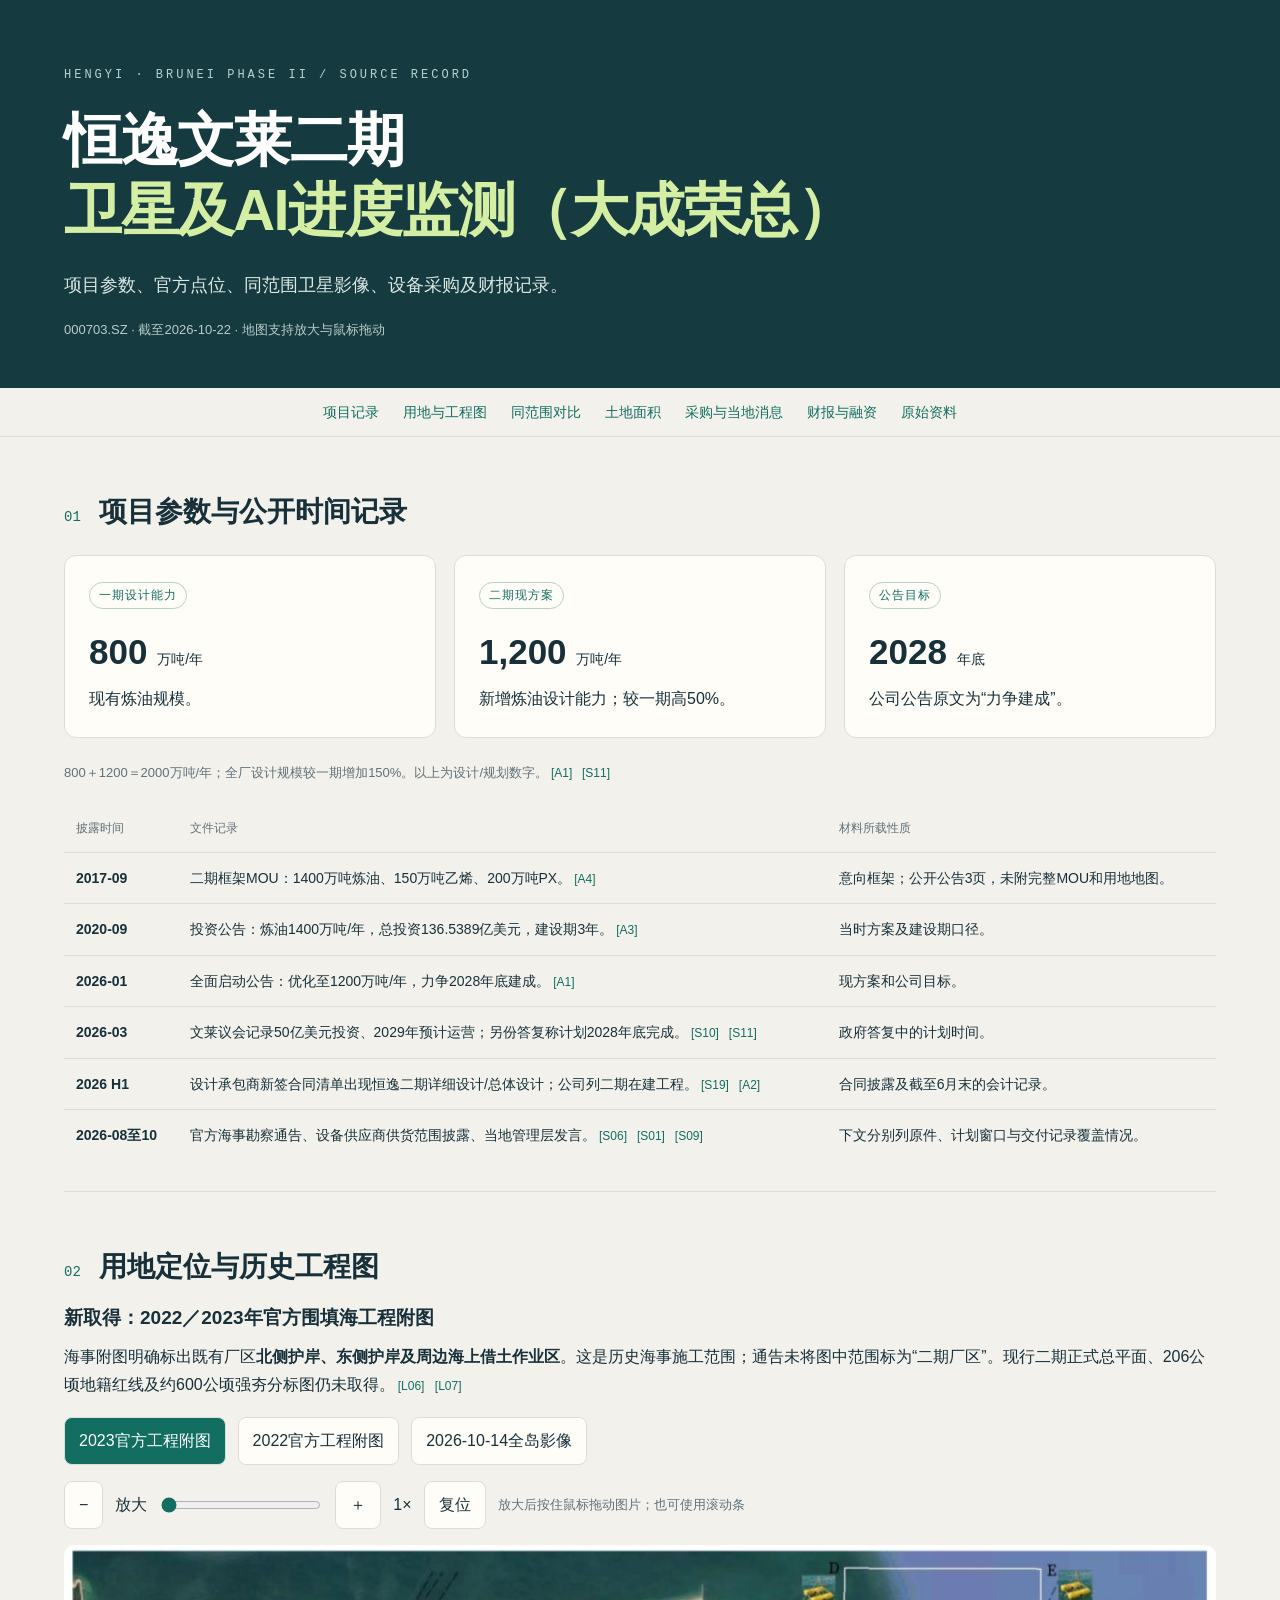
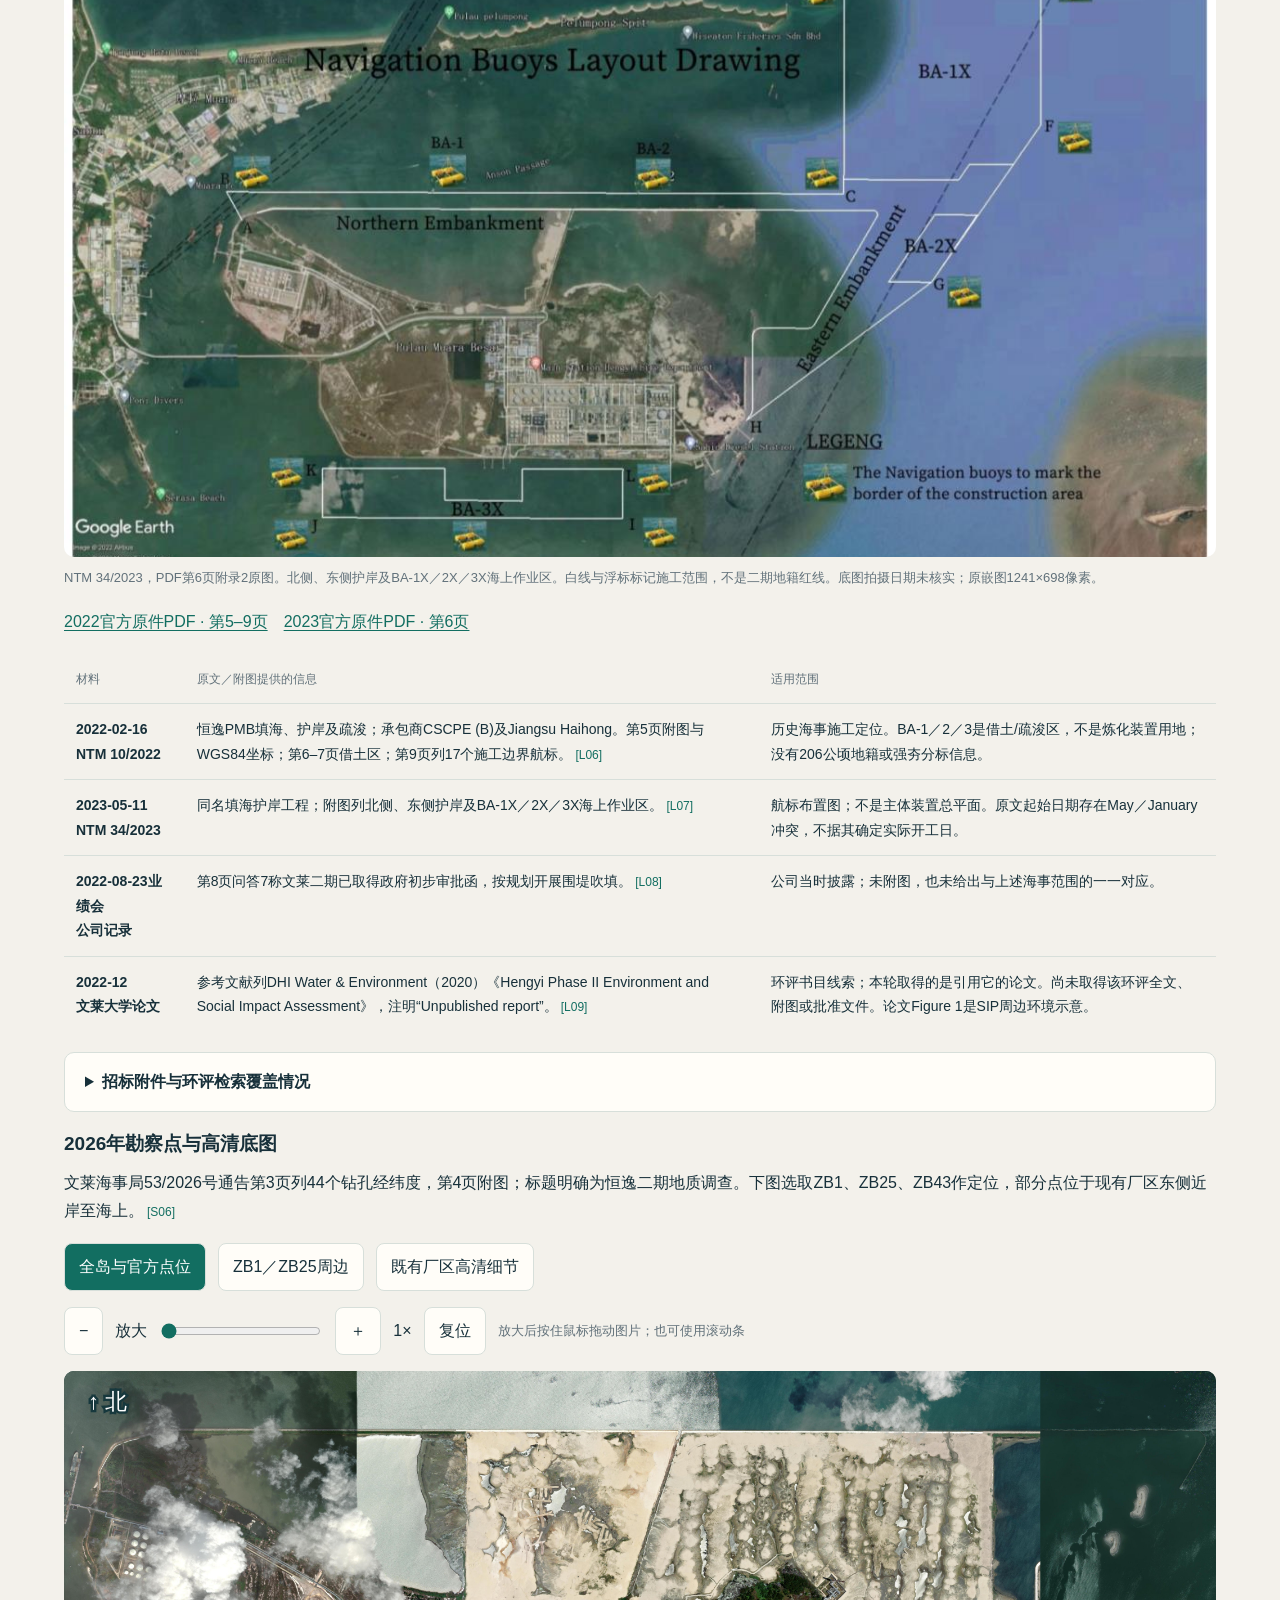
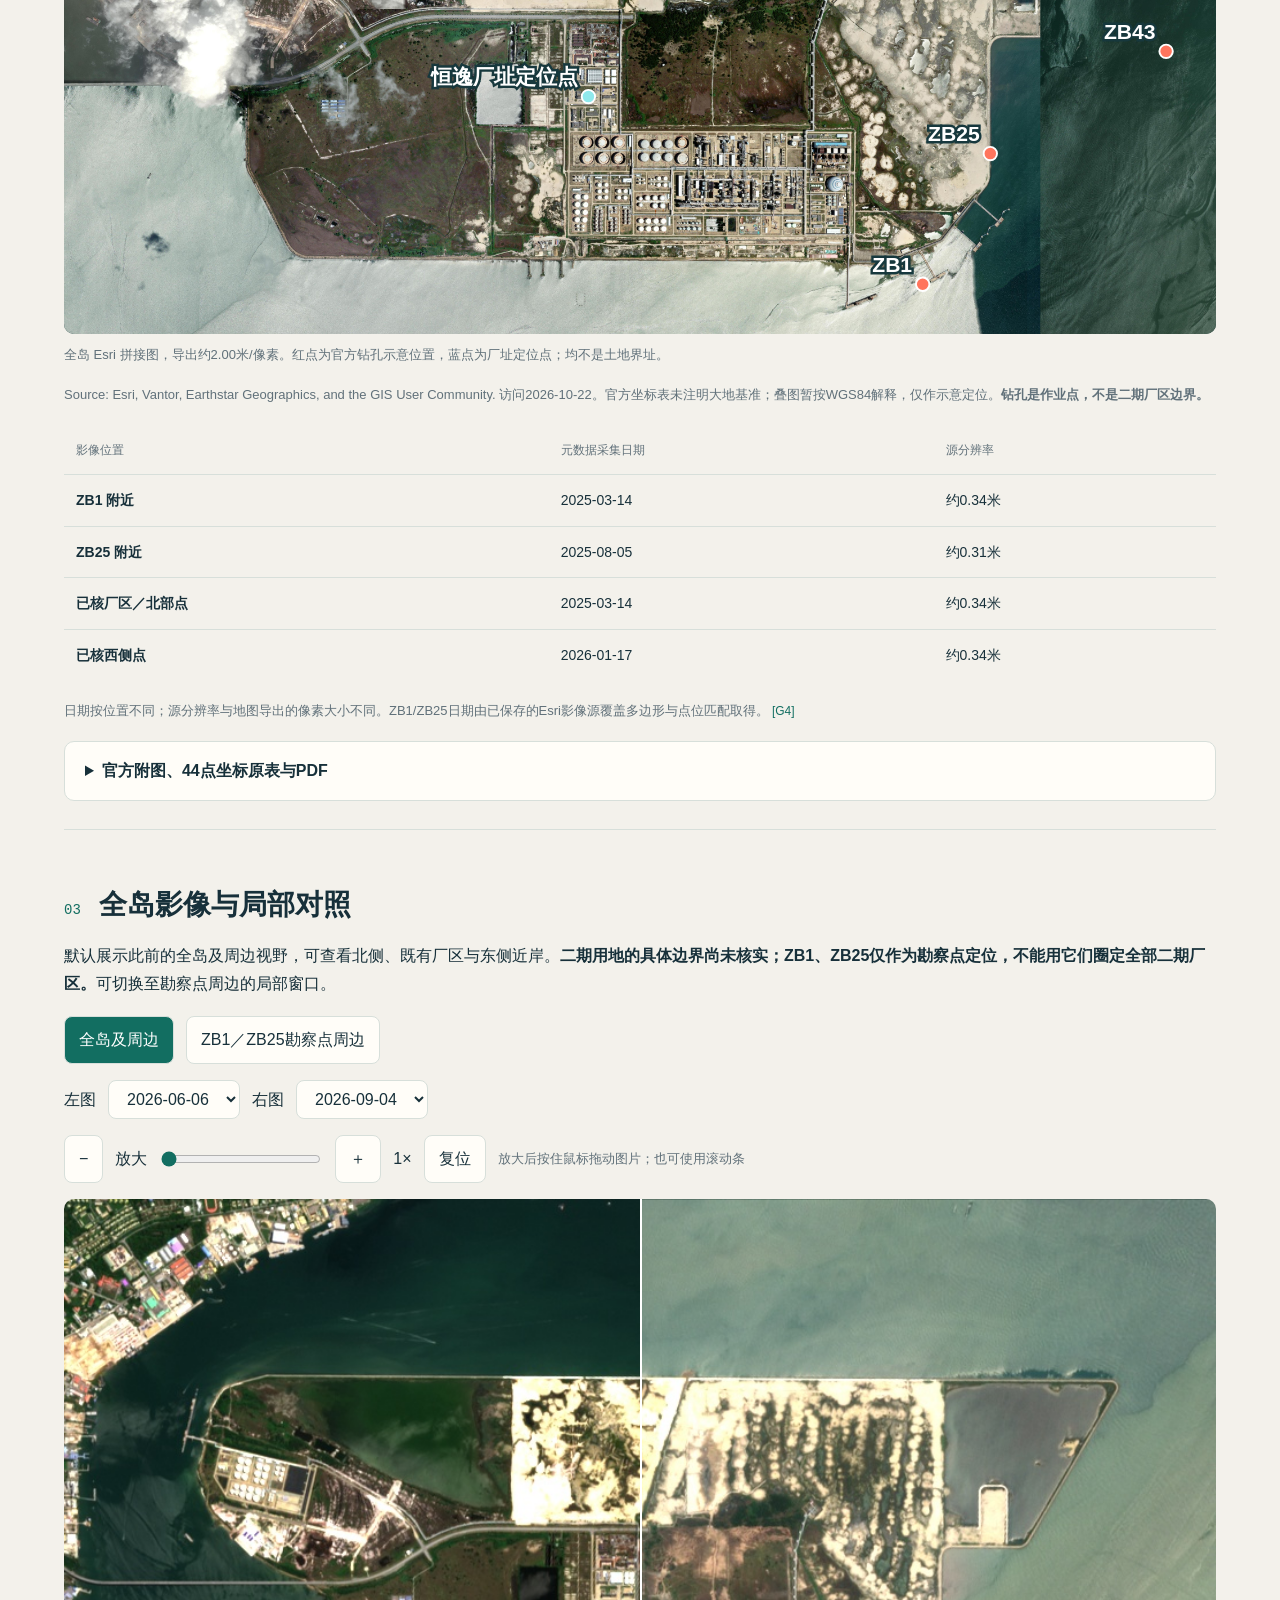
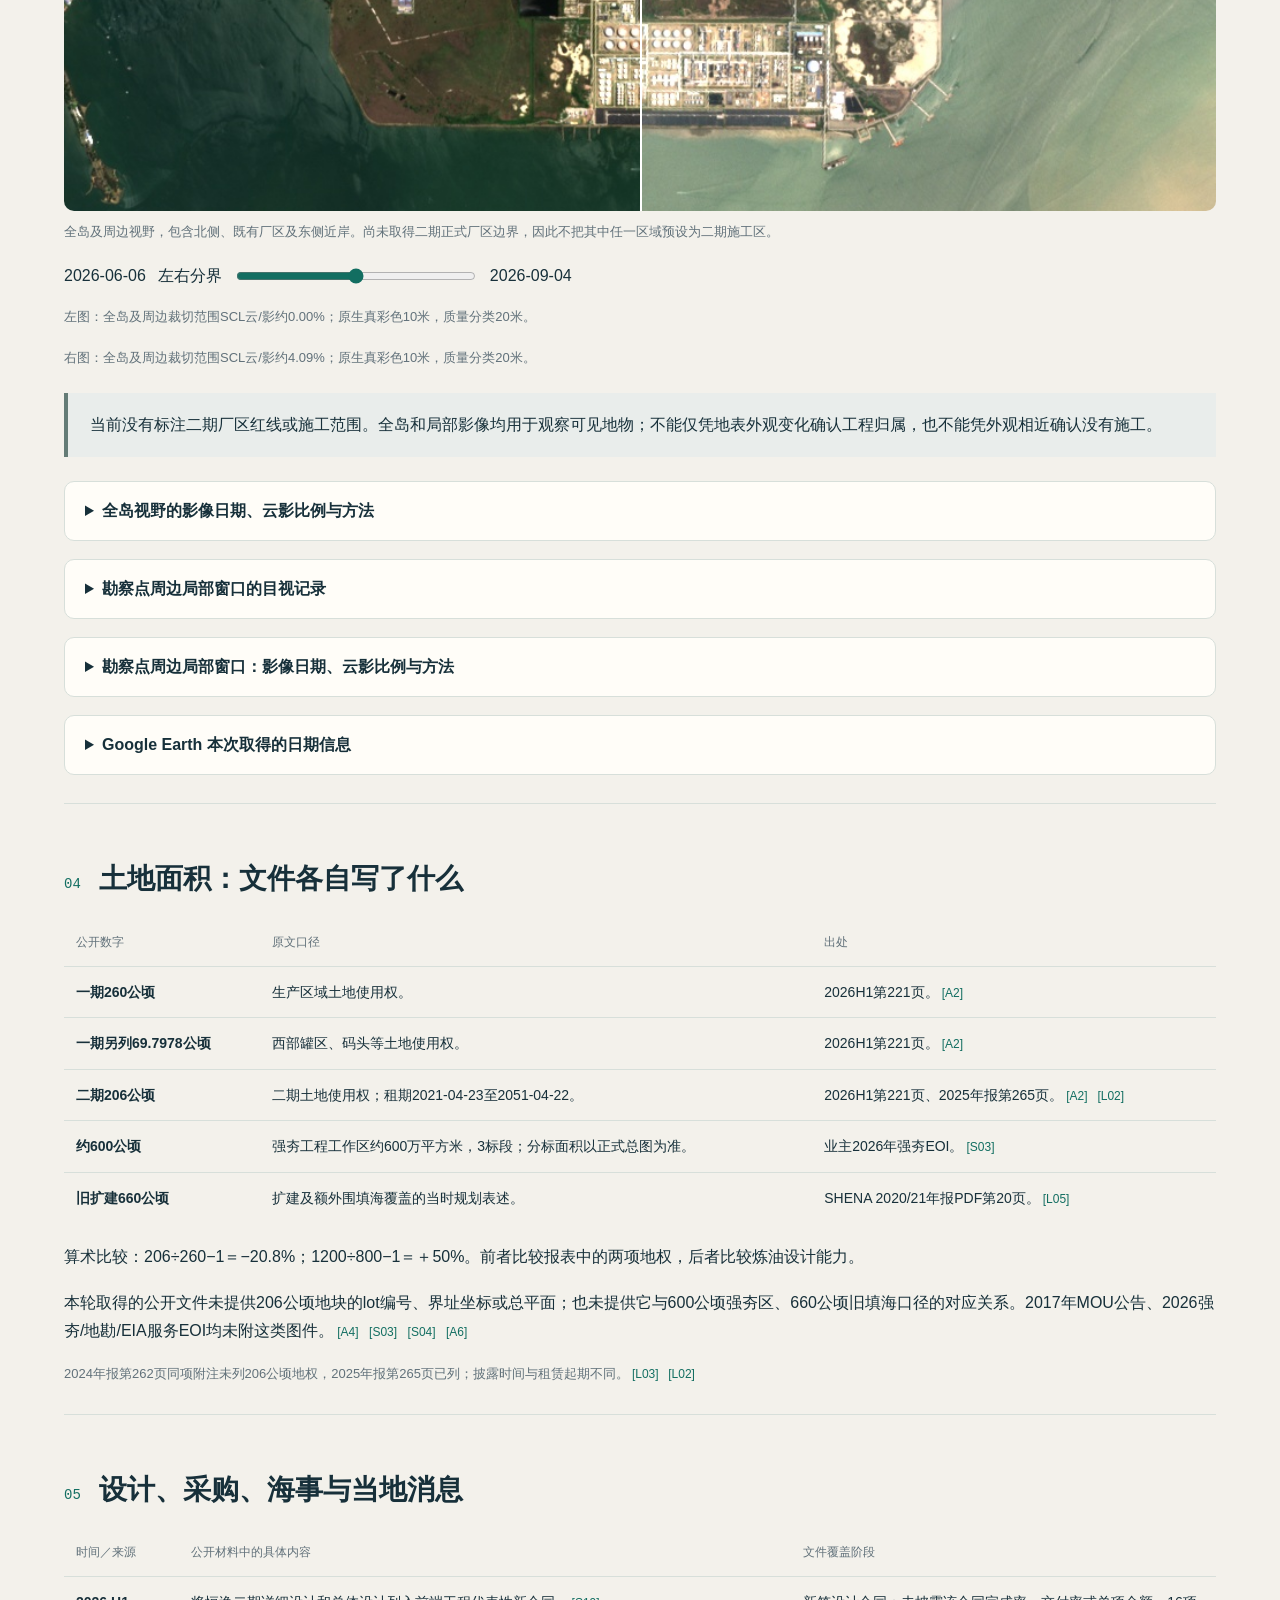
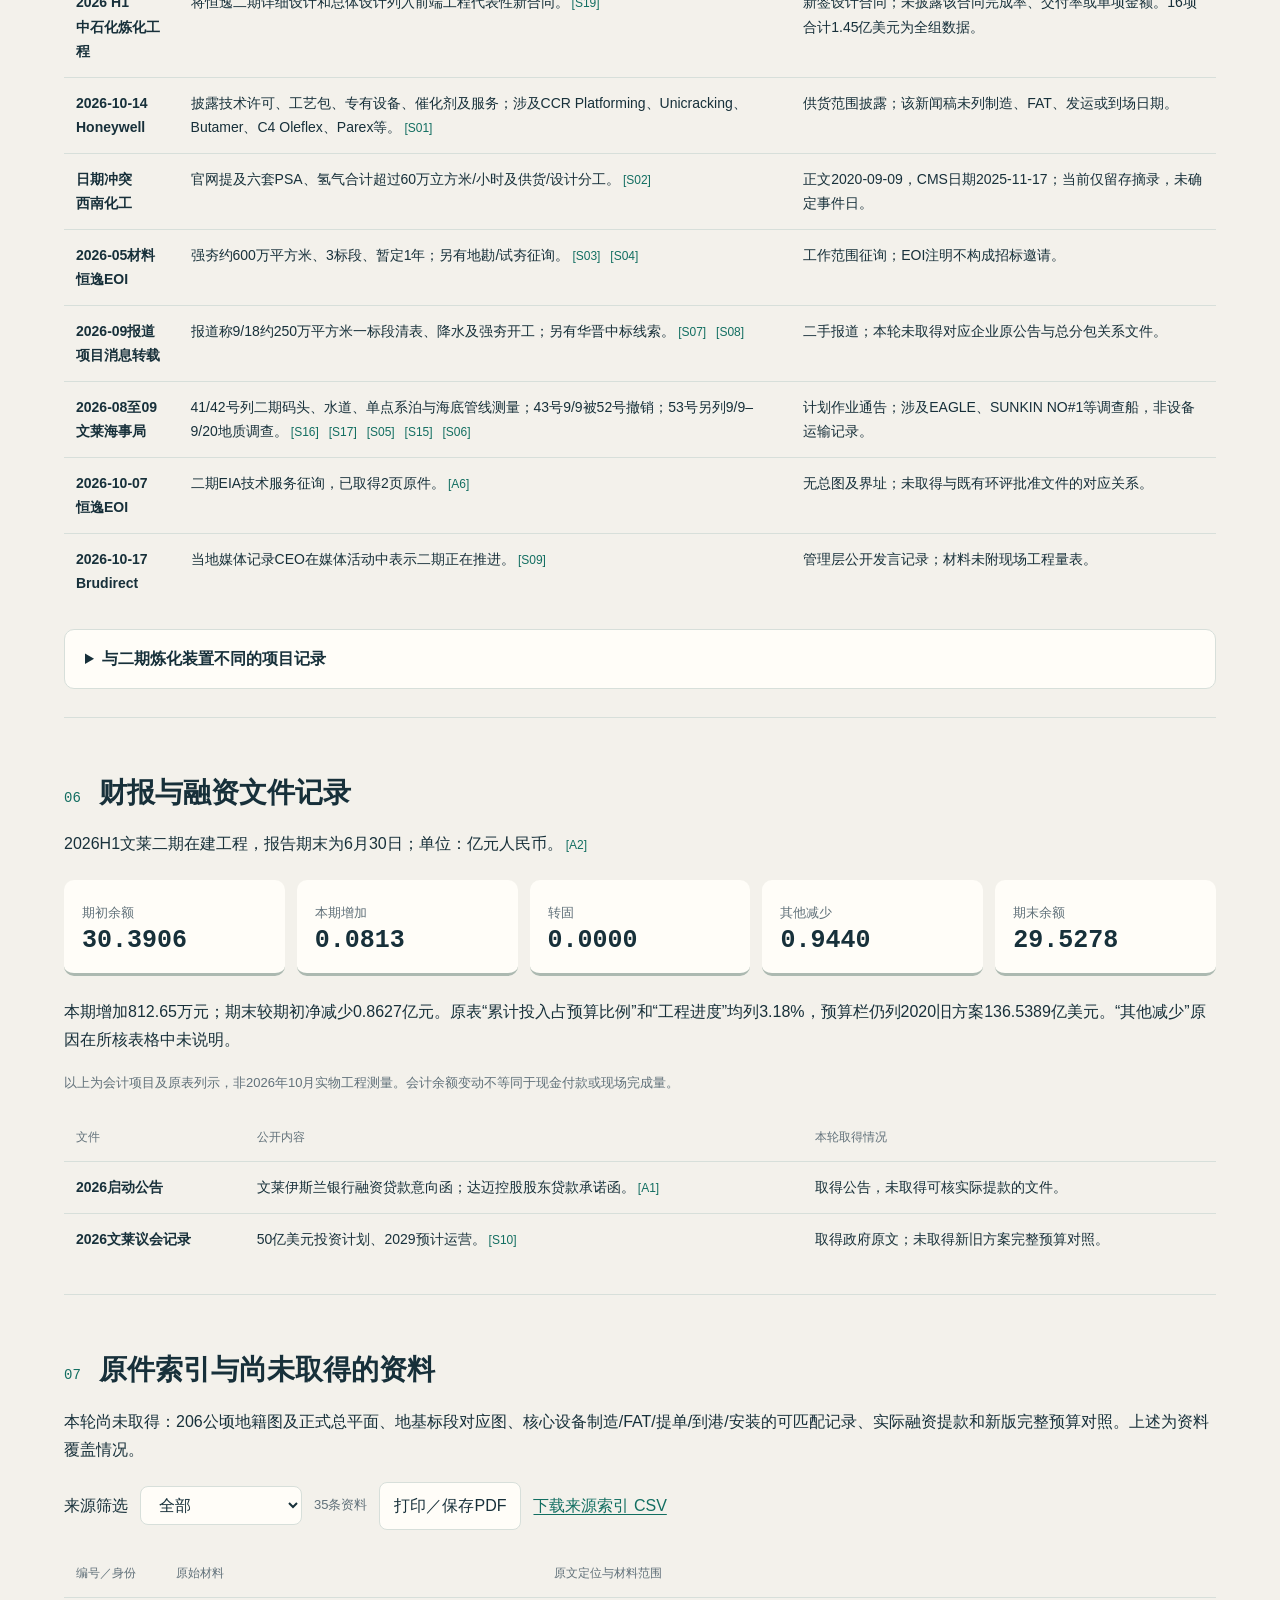
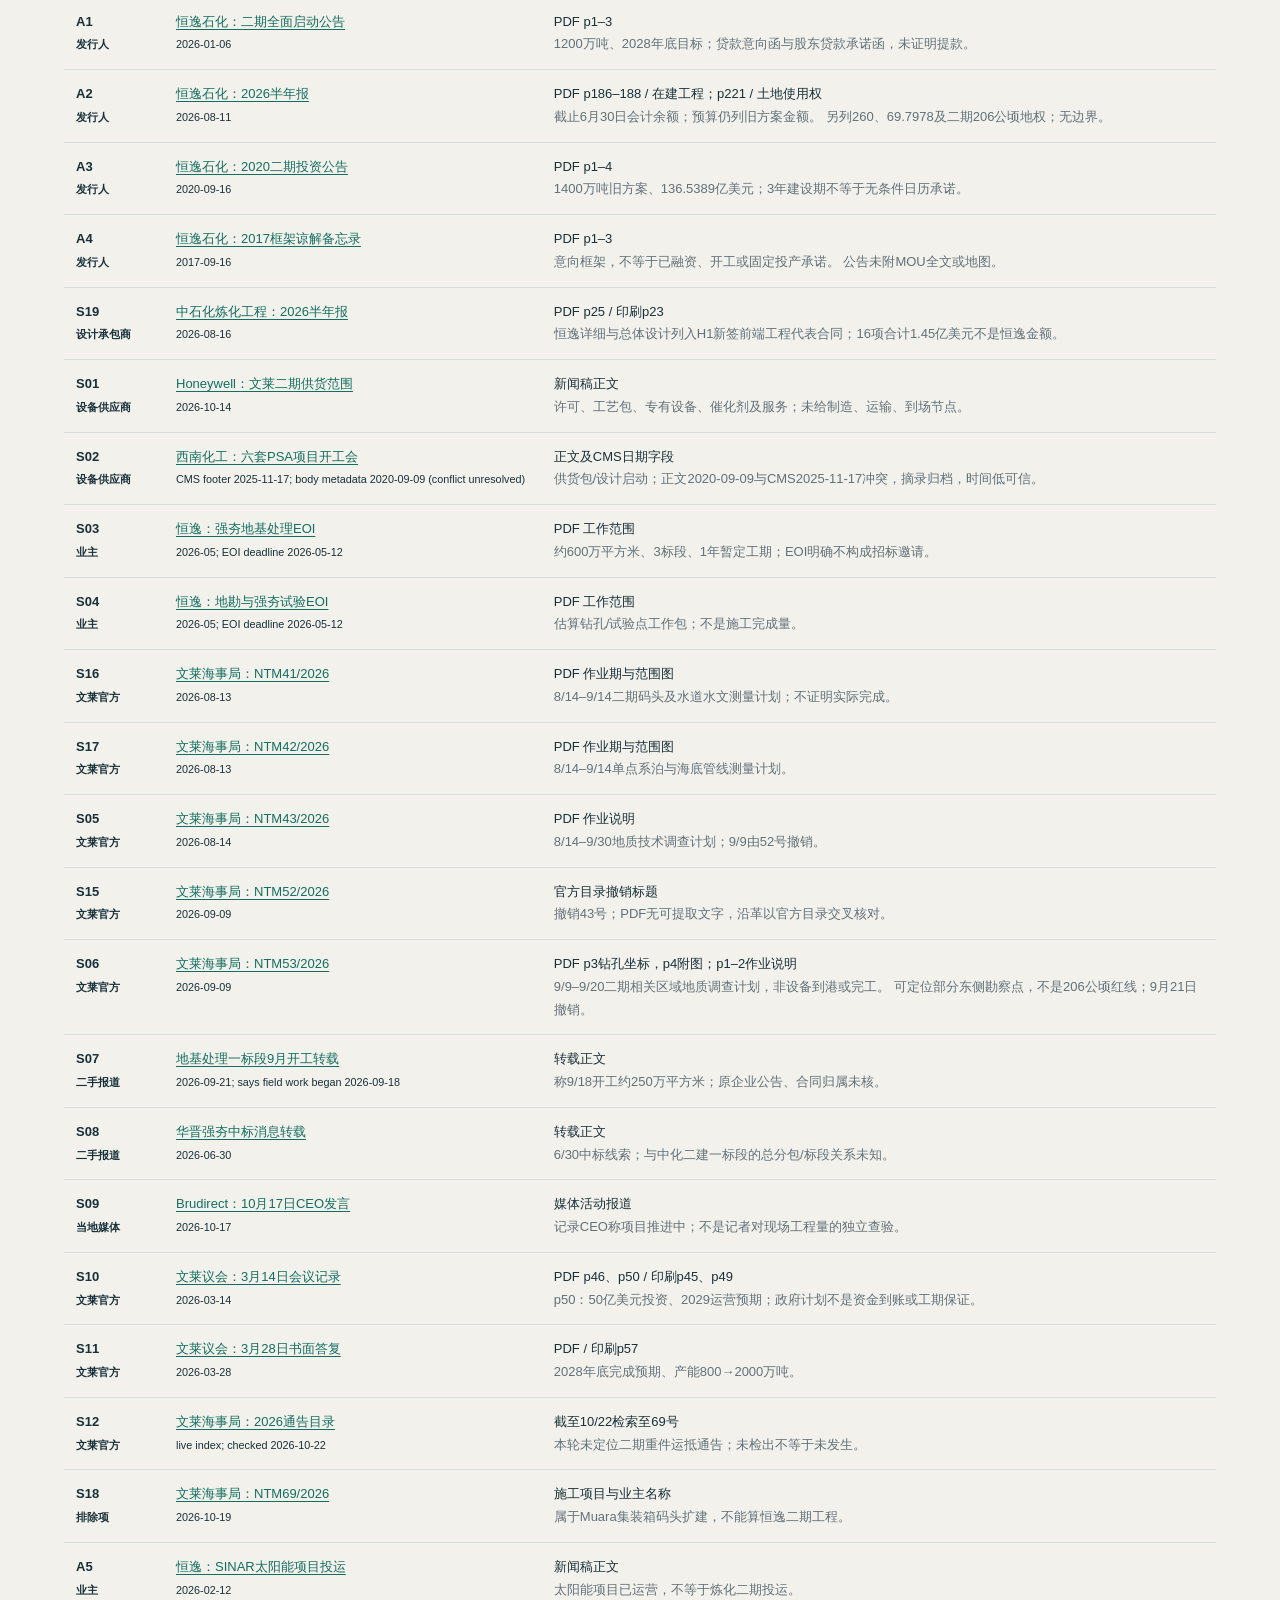
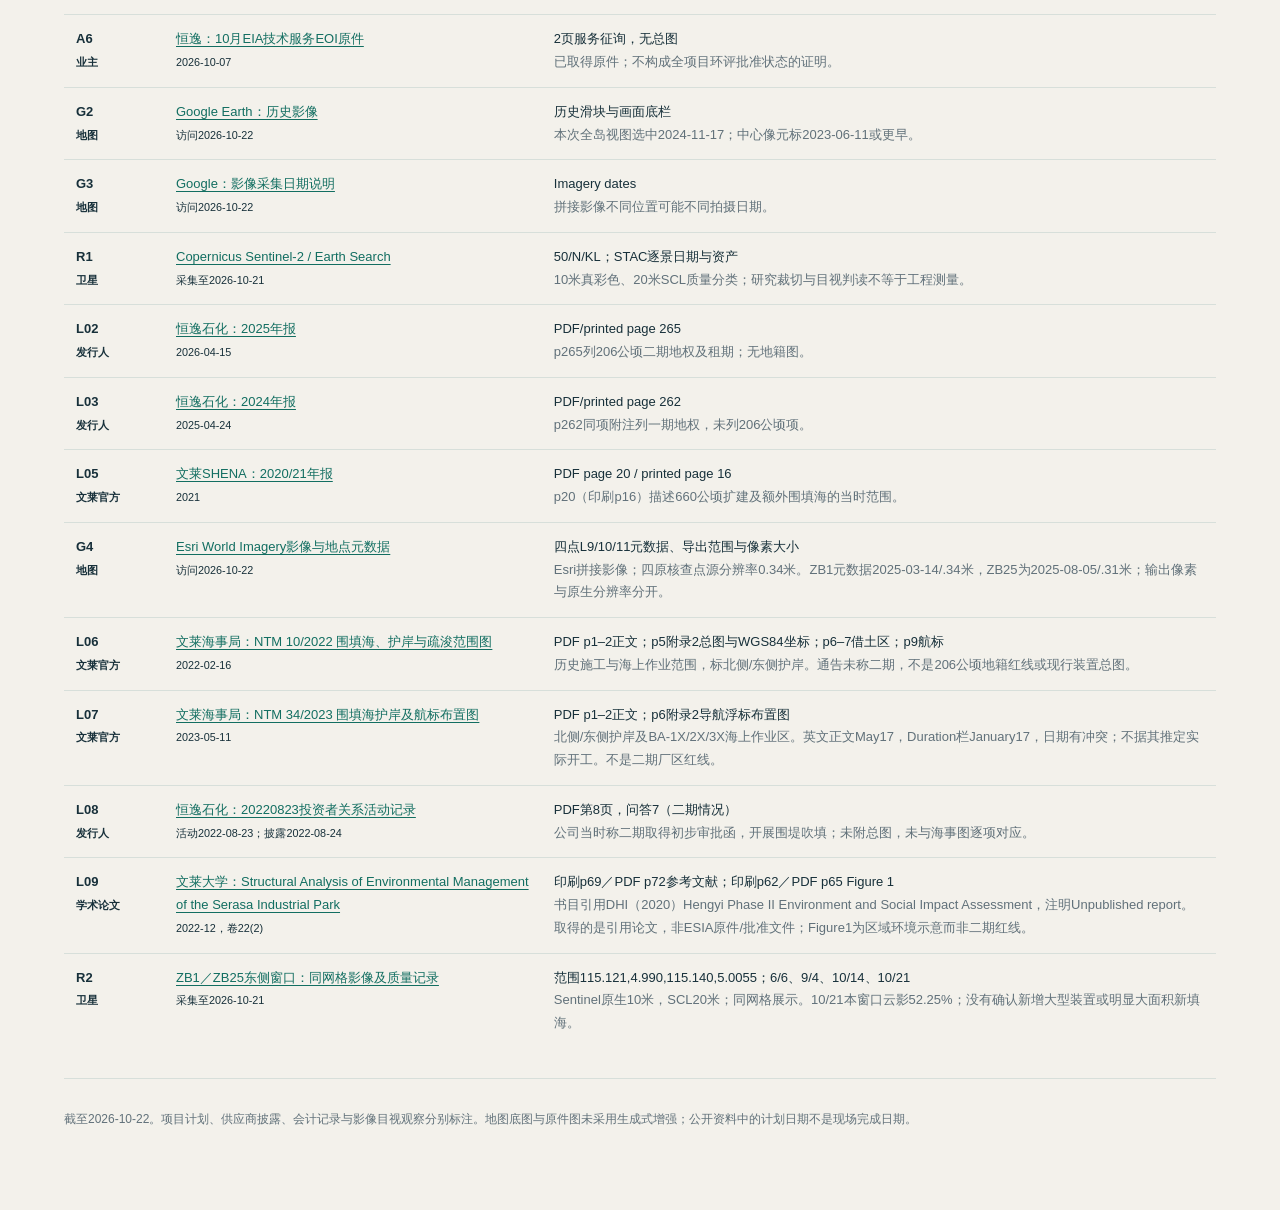
==== commit 4a2d0064: "Update dashboard title and remove optional Google Maps source copy" ====
--- a/public/index.html
+++ b/public/index.html
@@ -1,7 +1,7 @@
 <!DOCTYPE html>
 
-<html lang="zh-CN"><head><meta charset="utf-8"/><meta content="width=device-width,initial-scale=1" name="viewport"/><title>恒逸石化文莱二期｜事实记录与地图 · 2026.10.22</title><link href="assets/058614176294602a375f.css" rel="stylesheet"/><meta content="恒逸石化文莱二期公开事实、官方勘察点、全岛卫星时序与局部对照、设备采购及财报记录。资料截至2026年10月22日，二期厂区边界尚未核实。" name="description"/></head><body>
-<header><div class="wrap"><div class="eyebrow">HENGYI · BRUNEI PHASE II / SOURCE RECORD</div><h1>文莱二期<br/><em>公开事实与图件</em></h1><p>项目参数、官方点位、同范围卫星影像、设备采购及财报记录。</p><div class="meta">000703.SZ · 截至2026-10-22 · 地图支持放大与鼠标拖动</div></div></header>
+<html lang="zh-CN"><head><meta charset="utf-8"/><meta content="width=device-width,initial-scale=1" name="viewport"/><title>恒逸文莱二期卫星及AI进度监测（大成荣总）</title><link href="assets/058614176294602a375f.css" rel="stylesheet"/><meta content="恒逸石化文莱二期公开事实、官方勘察点、全岛卫星时序与局部对照、设备采购及财报记录。资料截至2026年10月22日，二期厂区边界尚未核实。" name="description"/></head><body>
+<header><div class="wrap"><div class="eyebrow">HENGYI · BRUNEI PHASE II / SOURCE RECORD</div><h1>恒逸文莱二期<br/><em>卫星及AI进度监测（大成荣总）</em></h1><p>项目参数、官方点位、同范围卫星影像、设备采购及财报记录。</p><div class="meta">000703.SZ · 截至2026-10-22 · 地图支持放大与鼠标拖动</div></div></header>
 <nav aria-label="报告导航"><a href="#verdict">项目记录</a><a href="#land">用地与工程图</a><a href="#satellite">同范围对比</a><a href="#area">土地面积</a><a href="#delivery">采购与当地消息</a><a href="#money">财报与融资</a><a href="#sources">原始资料</a></nav>
 <main class="wrap">
 <section id="verdict"><div class="section-head"><span class="num">01</span><h2>项目参数与公开时间记录</h2></div>
@@ -55,7 +55,7 @@
 <details><summary>全岛视野的影像日期、云影比例与方法</summary><div class="table-scroll"><table><thead><tr><th>采集日</th><th>全岛及周边窗口云/影比例</th></tr></thead><tbody><tr><td>2026-06-06</td><td>0.00%</td></tr><tr><td>2026-09-04</td><td>4.09%</td></tr><tr><td>2026-10-14</td><td>1.17%</td></tr><tr><td>2026-10-21</td><td>45.07%</td></tr></tbody></table></div><p>沿用前版裁切范围：[115.065, 4.975, 115.155, 5.035]（西、南、东、北），UTM 50N；4景原始裁切均为1000×666像素，10米像素间距及栅格起点一致。SCL质量分类20米，类别3/8/9/10合计计算云/影比例。窗口包含海面，比例不是二期厂区云量。显示放大不增加原始细节。<a class="cite" href="https://earth-search.aws.element84.com/v1/collections/sentinel-2-l2a" rel="noopener noreferrer" target="_blank">[R1]</a></p></details>
 <details><summary>勘察点周边局部窗口的目视记录</summary><p>仅针对下述东侧窗口：6月6日、9月4日与10月14日的主要岸线、码头轮廓和既有装置布局相近；本轮没有从该局部窗口确认新增大型主体装置或明显的大面积新填海。近岸一处小矩形地表从6月浅色变为9月、10月持续深色，原因及其与二期施工的关系未核。10月21日岸上区域有大片云遮。此记录不代表二期全部施工范围的变化情况。</p></details>
 <details><summary>勘察点周边局部窗口：影像日期、云影比例与方法</summary><div class="table-scroll"><table><thead><tr><th>采集日</th><th>本东侧窗口云/影比例</th><th>目视条件</th></tr></thead><tbody><tr><td>2026-06-06</td><td>0.00%</td><td>主要轮廓可辨</td></tr><tr><td>2026-09-04</td><td>0.72%</td><td>主要轮廓可辨</td></tr><tr><td>2026-10-14</td><td>0.06%</td><td>有薄霾</td></tr><tr><td>2026-10-21</td><td>52.25%</td><td>大片云遮</td></tr></tbody></table></div><p>同一范围：[115.121, 4.990, 115.140, 5.0055]（西、南、东、北）；全部图像重投影至同一网格，未进行生成式增强。Sentinel-2真彩色原生10米，SCL质量分类20米。显示时重采样不增加原始细节。上述比例仅为这个东侧窗口，含海面，不是全岛或全厂云量。</p><p>Esri选项来自全岛拼接底图的裁切，拍摄时间、原生分辨率、色调处理与Sentinel不同。跨来源只对照较大地物轮廓；亮暗、海水颜色或堆场颜色本身不作为新增工程的证据。<a class="cite" href="https://earth-search.aws.element84.com/v1/collections/sentinel-2-l2a" rel="noopener noreferrer" target="_blank">[R1]</a> <a class="cite" href="https://services.arcgisonline.com/ArcGIS/rest/services/World_Imagery/MapServer/9" rel="noopener noreferrer" target="_blank">[G4]</a></p></details>
-<details><summary>Google Maps／Earth 本次取得的日期信息</summary><p>Google Maps厂址定位为5.0041638°N、115.1076861°E。Maps显示©2026，但没有取得可核验的2026拍摄日期。Earth本次全岛历史视图选中2024-11-17，中心状态栏显示2023-06-11或更早；不同位置可能由不同日期拼接。<a class="cite" href="https://www.google.com/maps/search/?api=1&amp;query=5.0041638,115.1076861" rel="noopener noreferrer" target="_blank">[G1]</a> <a class="cite" href="https://earth.google.com/web/search/5.0041638,115.1076861" rel="noopener noreferrer" target="_blank">[G2]</a> <a class="cite" href="https://support.google.com/earth/answer/6327779/how-images-are-collected?hl=en" rel="noopener noreferrer" target="_blank">[G3]</a></p><img alt="Google Earth原始界面日期截图" decoding="async" loading="lazy" src="assets/d44e9fd30cc8c2bd2eef.png"/><p class="note">本次访问日期与地图版权年份均不是拍摄日期。</p></details>
+<details><summary>Google Earth 本次取得的日期信息</summary><p>厂址定位为5.0041638°N、115.1076861°E。Earth本次全岛历史视图选中2024-11-17，中心状态栏显示2023-06-11或更早；不同位置可能由不同日期拼接。<a class="cite" href="https://earth.google.com/web/search/5.0041638,115.1076861" rel="noopener noreferrer" target="_blank">[G2]</a> <a class="cite" href="https://support.google.com/earth/answer/6327779/how-images-are-collected?hl=en" rel="noopener noreferrer" target="_blank">[G3]</a></p><img alt="Google Earth原始界面日期截图" decoding="async" loading="lazy" src="assets/d44e9fd30cc8c2bd2eef.png"/><p class="note">本次访问日期与地图版权年份均不是拍摄日期。</p></details>
 </section>
 <section id="area"><div class="section-head"><span class="num">04</span><h2>土地面积：文件各自写了什么</h2></div>
 <div class="table-scroll"><table><thead><tr><th>公开数字</th><th>原文口径</th><th>出处</th></tr></thead><tbody>
@@ -90,6 +90,6 @@
 </section>
 <section id="sources"><div class="section-head"><span class="num">07</span><h2>原件索引与尚未取得的资料</h2></div>
 <p>本轮尚未取得：206公顷地籍图及正式总平面、地基标段对应图、核心设备制造/FAT/提单/到港/安装的可匹配记录、实际融资提款和新版完整预算对照。上述为资料覆盖情况。</p>
-<div class="toolbar"><label for="sourceFilter">来源筛选</label><select id="sourceFilter"><option value="all">全部</option><option value="company">发行人／业主</option><option value="official">文莱官方</option><option value="academic">学术论文</option><option value="supplier">承包商／供应商</option><option value="spatial">卫星／地图</option><option value="media">媒体／排除项</option></select><span class="note" id="sourceCount"></span><button id="printReport">打印／保存PDF</button><a download="恒逸文莱二期_来源与核验索引.csv" href="data/source-index.csv">下载来源索引 CSV</a></div><div class="table-scroll"><table><thead><tr><th>编号／身份</th><th>原始材料</th><th>原文定位与材料范围</th></tr></thead><tbody id="sourcesBody"><tr class="source-row" data-group="company"><td>A1<br/><small>发行人</small></td><td><a href="https://static.cninfo.com.cn/finalpage/2026-01-06/1224919914.PDF" rel="noopener noreferrer" target="_blank">恒逸石化：二期全面启动公告</a><br/><small>2026-01-06</small></td><td>PDF p1–3<br/><span class="muted">1200万吨、2028年底目标；贷款意向函与股东贷款承诺函，未证明提款。</span></td></tr><tr class="source-row" data-group="company"><td>A2<br/><small>发行人</small></td><td><a href="https://static.cninfo.com.cn/finalpage/2026-08-11/1225467439.PDF" rel="noopener noreferrer" target="_blank">恒逸石化：2026半年报</a><br/><small>2026-08-11</small></td><td>PDF p186–188 / 在建工程；p221 / 土地使用权<br/><span class="muted">截止6月30日会计余额；预算仍列旧方案金额。 另列260、69.7978及二期206公顷地权；无边界。</span></td></tr><tr class="source-row" data-group="company"><td>A3<br/><small>发行人</small></td><td><a href="https://static.cninfo.com.cn/finalpage/2020-09-16/1208444483.PDF" rel="noopener noreferrer" target="_blank">恒逸石化：2020二期投资公告</a><br/><small>2020-09-16</small></td><td>PDF p1–4<br/><span class="muted">1400万吨旧方案、136.5389亿美元；3年建设期不等于无条件日历承诺。</span></td></tr><tr class="source-row" data-group="company"><td>A4<br/><small>发行人</small></td><td><a href="https://static.cninfo.com.cn/finalpage/2017-09-16/1203978669.PDF" rel="noopener noreferrer" target="_blank">恒逸石化：2017框架谅解备忘录</a><br/><small>2017-09-16</small></td><td>PDF p1–3<br/><span class="muted">意向框架，不等于已融资、开工或固定投产承诺。 公告未附MOU全文或地图。</span></td></tr><tr class="source-row" data-group="supplier"><td>S19<br/><small>设计承包商</small></td><td><a href="https://www1.hkexnews.hk/listedco/listconews/sehk/2026/0816/2026081600013.pdf" rel="noopener noreferrer" target="_blank">中石化炼化工程：2026半年报</a><br/><small>2026-08-16</small></td><td>PDF p25 / 印刷p23<br/><span class="muted">恒逸详细与总体设计列入H1新签前端工程代表合同；16项合计1.45亿美元不是恒逸金额。</span></td></tr><tr class="source-row" data-group="supplier"><td>S01<br/><small>设备供应商</small></td><td><a href="https://www.honeywell.com.cn/news-events/newsroom/news/2026/10/news20261014_1" rel="noopener noreferrer" target="_blank">Honeywell：文莱二期供货范围</a><br/><small>2026-10-14</small></td><td>新闻稿正文<br/><span class="muted">许可、工艺包、专有设备、催化剂及服务；未给制造、运输、到场节点。</span></td></tr><tr class="source-row" data-group="supplier"><td>S02<br/><small>设备供应商</small></td><td><a href="https://www.swchem.com/hhxnyen/news/company/2025/11/I1438935181644791808.html" rel="noopener noreferrer" target="_blank">西南化工：六套PSA项目开工会</a><br/><small>CMS footer 2025-11-17; body metadata 2020-09-09 (conflict unresolved)</small></td><td>正文及CMS日期字段<br/><span class="muted">供货包/设计启动；正文2020-09-09与CMS2025-11-17冲突，摘录归档，时间低可信。</span></td></tr><tr class="source-row" data-group="company"><td>S03<br/><small>业主</small></td><td><a href="https://www.hengyi-industries.com/assets/images/image-slider/EOI-2024/09-Petrochemical%20Project%20Phase%20II%20Dynamic%20Compaction%20Ground%20Treatment%20Engineering%20Ref%20XYFAHYWLQH202600%20EOI.pdf" rel="noopener noreferrer" target="_blank">恒逸：强夯地基处理EOI</a><br/><small>2026-05; EOI deadline 2026-05-12</small></td><td>PDF 工作范围<br/><span class="muted">约600万平方米、3标段、1年暂定工期；EOI明确不构成招标邀请。</span></td></tr><tr class="source-row" data-group="company"><td>S04<br/><small>业主</small></td><td><a href="https://www.hengyi-industries.com/assets/images/image-slider/EOI-2024/08-Geological%20Investigation%20%26%20Dynamic%20Compaction%20Foundation%20Testing%20EOI%202026%20XYFAHYWLKC2026001.pdf" rel="noopener noreferrer" target="_blank">恒逸：地勘与强夯试验EOI</a><br/><small>2026-05; EOI deadline 2026-05-12</small></td><td>PDF 工作范围<br/><span class="muted">估算钻孔/试验点工作包；不是施工完成量。</span></td></tr><tr class="source-row" data-group="official"><td>S16<br/><small>文莱官方</small></td><td><a href="https://mpabd.gov.bn/wp-content/uploads/2026/08/NTM-41-2026.pdf" rel="noopener noreferrer" target="_blank">文莱海事局：NTM41/2026</a><br/><small>2026-08-13</small></td><td>PDF 作业期与范围图<br/><span class="muted">8/14–9/14二期码头及水道水文测量计划；不证明实际完成。</span></td></tr><tr class="source-row" data-group="official"><td>S17<br/><small>文莱官方</small></td><td><a href="https://mpabd.gov.bn/wp-content/uploads/2026/08/NTM-42-2026.pdf" rel="noopener noreferrer" target="_blank">文莱海事局：NTM42/2026</a><br/><small>2026-08-13</small></td><td>PDF 作业期与范围图<br/><span class="muted">8/14–9/14单点系泊与海底管线测量计划。</span></td></tr><tr class="source-row" data-group="official"><td>S05<br/><small>文莱官方</small></td><td><a href="https://mpabd.gov.bn/wp-content/uploads/2026/08/NTM-43-2026_.pdf" rel="noopener noreferrer" target="_blank">文莱海事局：NTM43/2026</a><br/><small>2026-08-14</small></td><td>PDF 作业说明<br/><span class="muted">8/14–9/30地质技术调查计划；9/9由52号撤销。</span></td></tr><tr class="source-row" data-group="official"><td>S15<br/><small>文莱官方</small></td><td><a href="https://mpabd.gov.bn/wp-content/uploads/2026/09/NTM-52-2026.pdf" rel="noopener noreferrer" target="_blank">文莱海事局：NTM52/2026</a><br/><small>2026-09-09</small></td><td>官方目录撤销标题<br/><span class="muted">撤销43号；PDF无可提取文字，沿革以官方目录交叉核对。</span></td></tr><tr class="source-row" data-group="official"><td>S06<br/><small>文莱官方</small></td><td><a href="https://mpabd.gov.bn/wp-content/uploads/2026/09/NTM53_1.pdf" rel="noopener noreferrer" target="_blank">文莱海事局：NTM53/2026</a><br/><small>2026-09-09</small></td><td>PDF p3钻孔坐标，p4附图；p1–2作业说明<br/><span class="muted">9/9–9/20二期相关区域地质调查计划，非设备到港或完工。 可定位部分东侧勘察点，不是206公顷红线；9月21日撤销。</span></td></tr><tr class="source-row" data-group="media"><td>S07<br/><small>二手报道</small></td><td><a href="https://news.goalfore.cn/latest/detail/105444.html" rel="noopener noreferrer" target="_blank">地基处理一标段9月开工转载</a><br/><small>2026-09-21; says field work began 2026-09-18</small></td><td>转载正文<br/><span class="muted">称9/18开工约250万平方米；原企业公告、合同归属未核。</span></td></tr><tr class="source-row" data-group="media"><td>S08<br/><small>二手报道</small></td><td><a href="https://news.goalfore.cn/topstories/detail/96063.html" rel="noopener noreferrer" target="_blank">华晋强夯中标消息转载</a><br/><small>2026-06-30</small></td><td>转载正文<br/><span class="muted">6/30中标线索；与中化二建一标段的总分包/标段关系未知。</span></td></tr><tr class="source-row" data-group="media"><td>S09<br/><small>当地媒体</small></td><td><a href="https://brudirect.com/post/Five-local-charities-receive-BND12.5K-in-donations" rel="noopener noreferrer" target="_blank">Brudirect：10月17日CEO发言</a><br/><small>2026-10-17</small></td><td>媒体活动报道<br/><span class="muted">记录CEO称项目推进中；不是记者对现场工程量的独立查验。</span></td></tr><tr class="source-row" data-group="official"><td>S10<br/><small>文莱官方</small></td><td><a href="https://www.majlis-mesyuarat.gov.bn/wp-content/uploads/2026/03/3.-Penyata-Rasmi-hari-Ketiga-Sabtu-14-Mac-2026-U.pdf" rel="noopener noreferrer" target="_blank">文莱议会：3月14日会议记录</a><br/><small>2026-03-14</small></td><td>PDF p46、p50 / 印刷p45、p49<br/><span class="muted">p50：50亿美元投资、2029运营预期；政府计划不是资金到账或工期保证。</span></td></tr><tr class="source-row" data-group="official"><td>S11<br/><small>文莱官方</small></td><td><a href="https://www.majlis-mesyuarat.gov.bn/wp-content/uploads/2026/03/Jawapan-Pertanyaan-Jawab-Lisan-Secara-Bertulis-280326-Hari-Kesebelas.pdf" rel="noopener noreferrer" target="_blank">文莱议会：3月28日书面答复</a><br/><small>2026-03-28</small></td><td>PDF / 印刷p57<br/><span class="muted">2028年底完成预期、产能800→2000万吨。</span></td></tr><tr class="source-row" data-group="official"><td>S12<br/><small>文莱官方</small></td><td><a href="https://mpabd.gov.bn/notice-to-mariners-2026/" rel="noopener noreferrer" target="_blank">文莱海事局：2026通告目录</a><br/><small>live index; checked 2026-10-22</small></td><td>截至10/22检索至69号<br/><span class="muted">本轮未定位二期重件运抵通告；未检出不等于未发生。</span></td></tr><tr class="source-row" data-group="media"><td>S18<br/><small>排除项</small></td><td><a href="https://mpabd.gov.bn/wp-content/uploads/2026/09/NTM-69-2026.pdf" rel="noopener noreferrer" target="_blank">文莱海事局：NTM69/2026</a><br/><small>2026-10-19</small></td><td>施工项目与业主名称<br/><span class="muted">属于Muara集装箱码头扩建，不能算恒逸二期工程。</span></td></tr><tr class="source-row" data-group="company"><td>A5<br/><small>业主</small></td><td><a href="https://www.hengyi-industries.com/media/press-releases/project-sinar-enters-operational-phase,-marking-a-key-sustainability-milestone-at-hengyi-industries/" rel="noopener noreferrer" target="_blank">恒逸：SINAR太阳能项目投运</a><br/><small>2026-02-12</small></td><td>新闻稿正文<br/><span class="muted">太阳能项目已运营，不等于炼化二期投运。</span></td></tr><tr class="source-row" data-group="company"><td>A6<br/><small>业主</small></td><td><a href="https://www.hengyi-industries.com/assets/images/image-slider/EOI-2024/16-XY202611090087-Hengyi%20Brunei-Hengyi%20PMB%20Phase%20II%20Project-Environmental%20Impact%20Assessment%20Technical%20Services%20Final.pdf" rel="noopener noreferrer" target="_blank">恒逸：10月EIA技术服务EOI原件</a><br/><small>2026-10-07</small></td><td>2页服务征询，无总图<br/><span class="muted">已取得原件；不构成全项目环评批准状态的证明。</span></td></tr><tr class="source-row" data-group="spatial"><td>G1<br/><small>地图</small></td><td><a href="https://www.google.com/maps/search/?api=1&amp;query=5.0041638,115.1076861" rel="noopener noreferrer" target="_blank">Google Maps：厂址定位</a><br/><small>访问2026-10-22</small></td><td>Hengyi Industries / 2435+M3<br/><span class="muted">5.0041638°N, 115.1076861°E；地图版权年份不是拍摄日期。</span></td></tr><tr class="source-row" data-group="spatial"><td>G2<br/><small>地图</small></td><td><a href="https://earth.google.com/web/search/5.0041638,115.1076861" rel="noopener noreferrer" target="_blank">Google Earth：历史影像</a><br/><small>访问2026-10-22</small></td><td>历史滑块与画面底栏<br/><span class="muted">本次全岛视图选中2024-11-17；中心像元标2023-06-11或更早。</span></td></tr><tr class="source-row" data-group="spatial"><td>G3<br/><small>地图</small></td><td><a href="https://support.google.com/earth/answer/6327779/how-images-are-collected?hl=en" rel="noopener noreferrer" target="_blank">Google：影像采集日期说明</a><br/><small>访问2026-10-22</small></td><td>Imagery dates<br/><span class="muted">拼接影像不同位置可能不同拍摄日期。</span></td></tr><tr class="source-row" data-group="spatial"><td>R1<br/><small>卫星</small></td><td><a href="https://earth-search.aws.element84.com/v1/collections/sentinel-2-l2a" rel="noopener noreferrer" target="_blank">Copernicus Sentinel-2 / Earth Search</a><br/><small>采集至2026-10-21</small></td><td>50/N/KL；STAC逐景日期与资产<br/><span class="muted">10米真彩色、20米SCL质量分类；研究裁切与目视判读不等于工程测量。</span></td></tr><tr class="source-row" data-group="company"><td>L02<br/><small>发行人</small></td><td><a href="https://static.cninfo.com.cn/finalpage/2026-04-15/1225104872.PDF" rel="noopener noreferrer" target="_blank">恒逸石化：2025年报</a><br/><small>2026-04-15</small></td><td>PDF/printed page 265<br/><span class="muted">p265列206公顷二期地权及租期；无地籍图。</span></td></tr><tr class="source-row" data-group="company"><td>L03<br/><small>发行人</small></td><td><a href="https://static.cninfo.com.cn/finalpage/2025-04-24/1223239108.PDF" rel="noopener noreferrer" target="_blank">恒逸石化：2024年报</a><br/><small>2025-04-24</small></td><td>PDF/printed page 262<br/><span class="muted">p262同项附注列一期地权，未列206公顷项。</span></td></tr><tr class="source-row" data-group="official"><td>L05<br/><small>文莱官方</small></td><td><a href="https://shena.gov.bn/assets/publication_and_resources/shena-annual-report-2020-2021-public.pdf" rel="noopener noreferrer" target="_blank">文莱SHENA：2020/21年报</a><br/><small>2021</small></td><td>PDF page 20 / printed page 16<br/><span class="muted">p20（印刷p16）描述660公顷扩建及额外围填海的当时范围。</span></td></tr><tr class="source-row" data-group="spatial"><td>G4<br/><small>地图</small></td><td><a href="https://services.arcgisonline.com/ArcGIS/rest/services/World_Imagery/MapServer/9" rel="noopener noreferrer" target="_blank">Esri World Imagery影像与地点元数据</a><br/><small>访问2026-10-22</small></td><td>四点L9/10/11元数据、导出范围与像素大小<br/><span class="muted">Esri拼接影像；四原核查点源分辨率0.34米。ZB1元数据2025-03-14/.34米，ZB25为2025-08-05/.31米；输出像素与原生分辨率分开。</span></td></tr><tr class="source-row" data-group="official"><td>L06<br/><small>文莱官方</small></td><td><a href="https://mpabd.gov.bn/wp-content/uploads/2022/02/NTM-10.pdf" rel="noopener noreferrer" target="_blank">文莱海事局：NTM 10/2022 围填海、护岸与疏浚范围图</a><br/><small>2022-02-16</small></td><td>PDF p1–2正文；p5附录2总图与WGS84坐标；p6–7借土区；p9航标<br/><span class="muted">历史施工与海上作业范围，标北侧/东侧护岸。通告未称二期，不是206公顷地籍红线或现行装置总图。</span></td></tr><tr class="source-row" data-group="official"><td>L07<br/><small>文莱官方</small></td><td><a href="https://mpabd.gov.bn/wp-content/uploads/2023/05/NTM-34-2023.pdf" rel="noopener noreferrer" target="_blank">文莱海事局：NTM 34/2023 围填海护岸及航标布置图</a><br/><small>2023-05-11</small></td><td>PDF p1–2正文；p6附录2导航浮标布置图<br/><span class="muted">北侧/东侧护岸及BA-1X/2X/3X海上作业区。英文正文May17，Duration栏January17，日期有冲突；不据其推定实际开工。不是二期厂区红线。</span></td></tr><tr class="source-row" data-group="company"><td>L08<br/><small>发行人</small></td><td><a href="https://static.cninfo.com.cn/finalpage/2022-08-24/1214388674.PDF" rel="noopener noreferrer" target="_blank">恒逸石化：20220823投资者关系活动记录</a><br/><small>活动2022-08-23；披露2022-08-24</small></td><td>PDF第8页，问答7（二期情况）<br/><span class="muted">公司当时称二期取得初步审批函，开展围堤吹填；未附总图，未与海事图逐项对应。</span></td></tr><tr class="source-row" data-group="academic"><td>L09<br/><small>学术论文</small></td><td><a href="https://fass.ubd.edu.bn/SEA/vol22-2/Full%20Issue%2022-2.pdf" rel="noopener noreferrer" target="_blank">文莱大学：Structural Analysis of Environmental Management of the Serasa Industrial Park</a><br/><small>2022-12，卷22(2)</small></td><td>印刷p69／PDF p72参考文献；印刷p62／PDF p65 Figure 1<br/><span class="muted">书目引用DHI（2020）Hengyi Phase II Environment and Social Impact Assessment，注明Unpublished report。取得的是引用论文，非ESIA原件/批准文件；Figure1为区域环境示意而非二期红线。</span></td></tr><tr class="source-row" data-group="spatial"><td>R2<br/><small>卫星</small></td><td><a href="https://earth-search.aws.element84.com/v1/collections/sentinel-2-l2a" rel="noopener noreferrer" target="_blank">ZB1／ZB25东侧窗口：同网格影像及质量记录</a><br/><small>采集至2026-10-21</small></td><td>范围115.121,4.990,115.140,5.0055；6/6、9/4、10/14、10/21<br/><span class="muted">Sentinel原生10米，SCL20米；同网格展示。10/21本窗口云影52.25%；没有确认新增大型装置或明显大面积新填海。</span></td></tr></tbody></table></div>
+<div class="toolbar"><label for="sourceFilter">来源筛选</label><select id="sourceFilter"><option value="all">全部</option><option value="company">发行人／业主</option><option value="official">文莱官方</option><option value="academic">学术论文</option><option value="supplier">承包商／供应商</option><option value="spatial">卫星／地图</option><option value="media">媒体／排除项</option></select><span class="note" id="sourceCount"></span><button id="printReport">打印／保存PDF</button><a download="恒逸文莱二期_来源与核验索引.csv" href="data/source-index.csv">下载来源索引 CSV</a></div><div class="table-scroll"><table><thead><tr><th>编号／身份</th><th>原始材料</th><th>原文定位与材料范围</th></tr></thead><tbody id="sourcesBody"><tr class="source-row" data-group="company"><td>A1<br/><small>发行人</small></td><td><a href="https://static.cninfo.com.cn/finalpage/2026-01-06/1224919914.PDF" rel="noopener noreferrer" target="_blank">恒逸石化：二期全面启动公告</a><br/><small>2026-01-06</small></td><td>PDF p1–3<br/><span class="muted">1200万吨、2028年底目标；贷款意向函与股东贷款承诺函，未证明提款。</span></td></tr><tr class="source-row" data-group="company"><td>A2<br/><small>发行人</small></td><td><a href="https://static.cninfo.com.cn/finalpage/2026-08-11/1225467439.PDF" rel="noopener noreferrer" target="_blank">恒逸石化：2026半年报</a><br/><small>2026-08-11</small></td><td>PDF p186–188 / 在建工程；p221 / 土地使用权<br/><span class="muted">截止6月30日会计余额；预算仍列旧方案金额。 另列260、69.7978及二期206公顷地权；无边界。</span></td></tr><tr class="source-row" data-group="company"><td>A3<br/><small>发行人</small></td><td><a href="https://static.cninfo.com.cn/finalpage/2020-09-16/1208444483.PDF" rel="noopener noreferrer" target="_blank">恒逸石化：2020二期投资公告</a><br/><small>2020-09-16</small></td><td>PDF p1–4<br/><span class="muted">1400万吨旧方案、136.5389亿美元；3年建设期不等于无条件日历承诺。</span></td></tr><tr class="source-row" data-group="company"><td>A4<br/><small>发行人</small></td><td><a href="https://static.cninfo.com.cn/finalpage/2017-09-16/1203978669.PDF" rel="noopener noreferrer" target="_blank">恒逸石化：2017框架谅解备忘录</a><br/><small>2017-09-16</small></td><td>PDF p1–3<br/><span class="muted">意向框架，不等于已融资、开工或固定投产承诺。 公告未附MOU全文或地图。</span></td></tr><tr class="source-row" data-group="supplier"><td>S19<br/><small>设计承包商</small></td><td><a href="https://www1.hkexnews.hk/listedco/listconews/sehk/2026/0816/2026081600013.pdf" rel="noopener noreferrer" target="_blank">中石化炼化工程：2026半年报</a><br/><small>2026-08-16</small></td><td>PDF p25 / 印刷p23<br/><span class="muted">恒逸详细与总体设计列入H1新签前端工程代表合同；16项合计1.45亿美元不是恒逸金额。</span></td></tr><tr class="source-row" data-group="supplier"><td>S01<br/><small>设备供应商</small></td><td><a href="https://www.honeywell.com.cn/news-events/newsroom/news/2026/10/news20261014_1" rel="noopener noreferrer" target="_blank">Honeywell：文莱二期供货范围</a><br/><small>2026-10-14</small></td><td>新闻稿正文<br/><span class="muted">许可、工艺包、专有设备、催化剂及服务；未给制造、运输、到场节点。</span></td></tr><tr class="source-row" data-group="supplier"><td>S02<br/><small>设备供应商</small></td><td><a href="https://www.swchem.com/hhxnyen/news/company/2025/11/I1438935181644791808.html" rel="noopener noreferrer" target="_blank">西南化工：六套PSA项目开工会</a><br/><small>CMS footer 2025-11-17; body metadata 2020-09-09 (conflict unresolved)</small></td><td>正文及CMS日期字段<br/><span class="muted">供货包/设计启动；正文2020-09-09与CMS2025-11-17冲突，摘录归档，时间低可信。</span></td></tr><tr class="source-row" data-group="company"><td>S03<br/><small>业主</small></td><td><a href="https://www.hengyi-industries.com/assets/images/image-slider/EOI-2024/09-Petrochemical%20Project%20Phase%20II%20Dynamic%20Compaction%20Ground%20Treatment%20Engineering%20Ref%20XYFAHYWLQH202600%20EOI.pdf" rel="noopener noreferrer" target="_blank">恒逸：强夯地基处理EOI</a><br/><small>2026-05; EOI deadline 2026-05-12</small></td><td>PDF 工作范围<br/><span class="muted">约600万平方米、3标段、1年暂定工期；EOI明确不构成招标邀请。</span></td></tr><tr class="source-row" data-group="company"><td>S04<br/><small>业主</small></td><td><a href="https://www.hengyi-industries.com/assets/images/image-slider/EOI-2024/08-Geological%20Investigation%20%26%20Dynamic%20Compaction%20Foundation%20Testing%20EOI%202026%20XYFAHYWLKC2026001.pdf" rel="noopener noreferrer" target="_blank">恒逸：地勘与强夯试验EOI</a><br/><small>2026-05; EOI deadline 2026-05-12</small></td><td>PDF 工作范围<br/><span class="muted">估算钻孔/试验点工作包；不是施工完成量。</span></td></tr><tr class="source-row" data-group="official"><td>S16<br/><small>文莱官方</small></td><td><a href="https://mpabd.gov.bn/wp-content/uploads/2026/08/NTM-41-2026.pdf" rel="noopener noreferrer" target="_blank">文莱海事局：NTM41/2026</a><br/><small>2026-08-13</small></td><td>PDF 作业期与范围图<br/><span class="muted">8/14–9/14二期码头及水道水文测量计划；不证明实际完成。</span></td></tr><tr class="source-row" data-group="official"><td>S17<br/><small>文莱官方</small></td><td><a href="https://mpabd.gov.bn/wp-content/uploads/2026/08/NTM-42-2026.pdf" rel="noopener noreferrer" target="_blank">文莱海事局：NTM42/2026</a><br/><small>2026-08-13</small></td><td>PDF 作业期与范围图<br/><span class="muted">8/14–9/14单点系泊与海底管线测量计划。</span></td></tr><tr class="source-row" data-group="official"><td>S05<br/><small>文莱官方</small></td><td><a href="https://mpabd.gov.bn/wp-content/uploads/2026/08/NTM-43-2026_.pdf" rel="noopener noreferrer" target="_blank">文莱海事局：NTM43/2026</a><br/><small>2026-08-14</small></td><td>PDF 作业说明<br/><span class="muted">8/14–9/30地质技术调查计划；9/9由52号撤销。</span></td></tr><tr class="source-row" data-group="official"><td>S15<br/><small>文莱官方</small></td><td><a href="https://mpabd.gov.bn/wp-content/uploads/2026/09/NTM-52-2026.pdf" rel="noopener noreferrer" target="_blank">文莱海事局：NTM52/2026</a><br/><small>2026-09-09</small></td><td>官方目录撤销标题<br/><span class="muted">撤销43号；PDF无可提取文字，沿革以官方目录交叉核对。</span></td></tr><tr class="source-row" data-group="official"><td>S06<br/><small>文莱官方</small></td><td><a href="https://mpabd.gov.bn/wp-content/uploads/2026/09/NTM53_1.pdf" rel="noopener noreferrer" target="_blank">文莱海事局：NTM53/2026</a><br/><small>2026-09-09</small></td><td>PDF p3钻孔坐标，p4附图；p1–2作业说明<br/><span class="muted">9/9–9/20二期相关区域地质调查计划，非设备到港或完工。 可定位部分东侧勘察点，不是206公顷红线；9月21日撤销。</span></td></tr><tr class="source-row" data-group="media"><td>S07<br/><small>二手报道</small></td><td><a href="https://news.goalfore.cn/latest/detail/105444.html" rel="noopener noreferrer" target="_blank">地基处理一标段9月开工转载</a><br/><small>2026-09-21; says field work began 2026-09-18</small></td><td>转载正文<br/><span class="muted">称9/18开工约250万平方米；原企业公告、合同归属未核。</span></td></tr><tr class="source-row" data-group="media"><td>S08<br/><small>二手报道</small></td><td><a href="https://news.goalfore.cn/topstories/detail/96063.html" rel="noopener noreferrer" target="_blank">华晋强夯中标消息转载</a><br/><small>2026-06-30</small></td><td>转载正文<br/><span class="muted">6/30中标线索；与中化二建一标段的总分包/标段关系未知。</span></td></tr><tr class="source-row" data-group="media"><td>S09<br/><small>当地媒体</small></td><td><a href="https://brudirect.com/post/Five-local-charities-receive-BND12.5K-in-donations" rel="noopener noreferrer" target="_blank">Brudirect：10月17日CEO发言</a><br/><small>2026-10-17</small></td><td>媒体活动报道<br/><span class="muted">记录CEO称项目推进中；不是记者对现场工程量的独立查验。</span></td></tr><tr class="source-row" data-group="official"><td>S10<br/><small>文莱官方</small></td><td><a href="https://www.majlis-mesyuarat.gov.bn/wp-content/uploads/2026/03/3.-Penyata-Rasmi-hari-Ketiga-Sabtu-14-Mac-2026-U.pdf" rel="noopener noreferrer" target="_blank">文莱议会：3月14日会议记录</a><br/><small>2026-03-14</small></td><td>PDF p46、p50 / 印刷p45、p49<br/><span class="muted">p50：50亿美元投资、2029运营预期；政府计划不是资金到账或工期保证。</span></td></tr><tr class="source-row" data-group="official"><td>S11<br/><small>文莱官方</small></td><td><a href="https://www.majlis-mesyuarat.gov.bn/wp-content/uploads/2026/03/Jawapan-Pertanyaan-Jawab-Lisan-Secara-Bertulis-280326-Hari-Kesebelas.pdf" rel="noopener noreferrer" target="_blank">文莱议会：3月28日书面答复</a><br/><small>2026-03-28</small></td><td>PDF / 印刷p57<br/><span class="muted">2028年底完成预期、产能800→2000万吨。</span></td></tr><tr class="source-row" data-group="official"><td>S12<br/><small>文莱官方</small></td><td><a href="https://mpabd.gov.bn/notice-to-mariners-2026/" rel="noopener noreferrer" target="_blank">文莱海事局：2026通告目录</a><br/><small>live index; checked 2026-10-22</small></td><td>截至10/22检索至69号<br/><span class="muted">本轮未定位二期重件运抵通告；未检出不等于未发生。</span></td></tr><tr class="source-row" data-group="media"><td>S18<br/><small>排除项</small></td><td><a href="https://mpabd.gov.bn/wp-content/uploads/2026/09/NTM-69-2026.pdf" rel="noopener noreferrer" target="_blank">文莱海事局：NTM69/2026</a><br/><small>2026-10-19</small></td><td>施工项目与业主名称<br/><span class="muted">属于Muara集装箱码头扩建，不能算恒逸二期工程。</span></td></tr><tr class="source-row" data-group="company"><td>A5<br/><small>业主</small></td><td><a href="https://www.hengyi-industries.com/media/press-releases/project-sinar-enters-operational-phase,-marking-a-key-sustainability-milestone-at-hengyi-industries/" rel="noopener noreferrer" target="_blank">恒逸：SINAR太阳能项目投运</a><br/><small>2026-02-12</small></td><td>新闻稿正文<br/><span class="muted">太阳能项目已运营，不等于炼化二期投运。</span></td></tr><tr class="source-row" data-group="company"><td>A6<br/><small>业主</small></td><td><a href="https://www.hengyi-industries.com/assets/images/image-slider/EOI-2024/16-XY202611090087-Hengyi%20Brunei-Hengyi%20PMB%20Phase%20II%20Project-Environmental%20Impact%20Assessment%20Technical%20Services%20Final.pdf" rel="noopener noreferrer" target="_blank">恒逸：10月EIA技术服务EOI原件</a><br/><small>2026-10-07</small></td><td>2页服务征询，无总图<br/><span class="muted">已取得原件；不构成全项目环评批准状态的证明。</span></td></tr><tr class="source-row" data-group="spatial"><td>G2<br/><small>地图</small></td><td><a href="https://earth.google.com/web/search/5.0041638,115.1076861" rel="noopener noreferrer" target="_blank">Google Earth：历史影像</a><br/><small>访问2026-10-22</small></td><td>历史滑块与画面底栏<br/><span class="muted">本次全岛视图选中2024-11-17；中心像元标2023-06-11或更早。</span></td></tr><tr class="source-row" data-group="spatial"><td>G3<br/><small>地图</small></td><td><a href="https://support.google.com/earth/answer/6327779/how-images-are-collected?hl=en" rel="noopener noreferrer" target="_blank">Google：影像采集日期说明</a><br/><small>访问2026-10-22</small></td><td>Imagery dates<br/><span class="muted">拼接影像不同位置可能不同拍摄日期。</span></td></tr><tr class="source-row" data-group="spatial"><td>R1<br/><small>卫星</small></td><td><a href="https://earth-search.aws.element84.com/v1/collections/sentinel-2-l2a" rel="noopener noreferrer" target="_blank">Copernicus Sentinel-2 / Earth Search</a><br/><small>采集至2026-10-21</small></td><td>50/N/KL；STAC逐景日期与资产<br/><span class="muted">10米真彩色、20米SCL质量分类；研究裁切与目视判读不等于工程测量。</span></td></tr><tr class="source-row" data-group="company"><td>L02<br/><small>发行人</small></td><td><a href="https://static.cninfo.com.cn/finalpage/2026-04-15/1225104872.PDF" rel="noopener noreferrer" target="_blank">恒逸石化：2025年报</a><br/><small>2026-04-15</small></td><td>PDF/printed page 265<br/><span class="muted">p265列206公顷二期地权及租期；无地籍图。</span></td></tr><tr class="source-row" data-group="company"><td>L03<br/><small>发行人</small></td><td><a href="https://static.cninfo.com.cn/finalpage/2025-04-24/1223239108.PDF" rel="noopener noreferrer" target="_blank">恒逸石化：2024年报</a><br/><small>2025-04-24</small></td><td>PDF/printed page 262<br/><span class="muted">p262同项附注列一期地权，未列206公顷项。</span></td></tr><tr class="source-row" data-group="official"><td>L05<br/><small>文莱官方</small></td><td><a href="https://shena.gov.bn/assets/publication_and_resources/shena-annual-report-2020-2021-public.pdf" rel="noopener noreferrer" target="_blank">文莱SHENA：2020/21年报</a><br/><small>2021</small></td><td>PDF page 20 / printed page 16<br/><span class="muted">p20（印刷p16）描述660公顷扩建及额外围填海的当时范围。</span></td></tr><tr class="source-row" data-group="spatial"><td>G4<br/><small>地图</small></td><td><a href="https://services.arcgisonline.com/ArcGIS/rest/services/World_Imagery/MapServer/9" rel="noopener noreferrer" target="_blank">Esri World Imagery影像与地点元数据</a><br/><small>访问2026-10-22</small></td><td>四点L9/10/11元数据、导出范围与像素大小<br/><span class="muted">Esri拼接影像；四原核查点源分辨率0.34米。ZB1元数据2025-03-14/.34米，ZB25为2025-08-05/.31米；输出像素与原生分辨率分开。</span></td></tr><tr class="source-row" data-group="official"><td>L06<br/><small>文莱官方</small></td><td><a href="https://mpabd.gov.bn/wp-content/uploads/2022/02/NTM-10.pdf" rel="noopener noreferrer" target="_blank">文莱海事局：NTM 10/2022 围填海、护岸与疏浚范围图</a><br/><small>2022-02-16</small></td><td>PDF p1–2正文；p5附录2总图与WGS84坐标；p6–7借土区；p9航标<br/><span class="muted">历史施工与海上作业范围，标北侧/东侧护岸。通告未称二期，不是206公顷地籍红线或现行装置总图。</span></td></tr><tr class="source-row" data-group="official"><td>L07<br/><small>文莱官方</small></td><td><a href="https://mpabd.gov.bn/wp-content/uploads/2023/05/NTM-34-2023.pdf" rel="noopener noreferrer" target="_blank">文莱海事局：NTM 34/2023 围填海护岸及航标布置图</a><br/><small>2023-05-11</small></td><td>PDF p1–2正文；p6附录2导航浮标布置图<br/><span class="muted">北侧/东侧护岸及BA-1X/2X/3X海上作业区。英文正文May17，Duration栏January17，日期有冲突；不据其推定实际开工。不是二期厂区红线。</span></td></tr><tr class="source-row" data-group="company"><td>L08<br/><small>发行人</small></td><td><a href="https://static.cninfo.com.cn/finalpage/2022-08-24/1214388674.PDF" rel="noopener noreferrer" target="_blank">恒逸石化：20220823投资者关系活动记录</a><br/><small>活动2022-08-23；披露2022-08-24</small></td><td>PDF第8页，问答7（二期情况）<br/><span class="muted">公司当时称二期取得初步审批函，开展围堤吹填；未附总图，未与海事图逐项对应。</span></td></tr><tr class="source-row" data-group="academic"><td>L09<br/><small>学术论文</small></td><td><a href="https://fass.ubd.edu.bn/SEA/vol22-2/Full%20Issue%2022-2.pdf" rel="noopener noreferrer" target="_blank">文莱大学：Structural Analysis of Environmental Management of the Serasa Industrial Park</a><br/><small>2022-12，卷22(2)</small></td><td>印刷p69／PDF p72参考文献；印刷p62／PDF p65 Figure 1<br/><span class="muted">书目引用DHI（2020）Hengyi Phase II Environment and Social Impact Assessment，注明Unpublished report。取得的是引用论文，非ESIA原件/批准文件；Figure1为区域环境示意而非二期红线。</span></td></tr><tr class="source-row" data-group="spatial"><td>R2<br/><small>卫星</small></td><td><a href="https://earth-search.aws.element84.com/v1/collections/sentinel-2-l2a" rel="noopener noreferrer" target="_blank">ZB1／ZB25东侧窗口：同网格影像及质量记录</a><br/><small>采集至2026-10-21</small></td><td>范围115.121,4.990,115.140,5.0055；6/6、9/4、10/14、10/21<br/><span class="muted">Sentinel原生10米，SCL20米；同网格展示。10/21本窗口云影52.25%；没有确认新增大型装置或明显大面积新填海。</span></td></tr></tbody></table></div>
 </section>
 <div class="footer">截至2026-10-22。项目计划、供应商披露、会计记录与影像目视观察分别标注。地图底图与原件图未采用生成式增强；公开资料中的计划日期不是现场完成日期。</div></main><script defer="" src="assets/4b8ba642fd74f11ab618.js"></script></body></html>
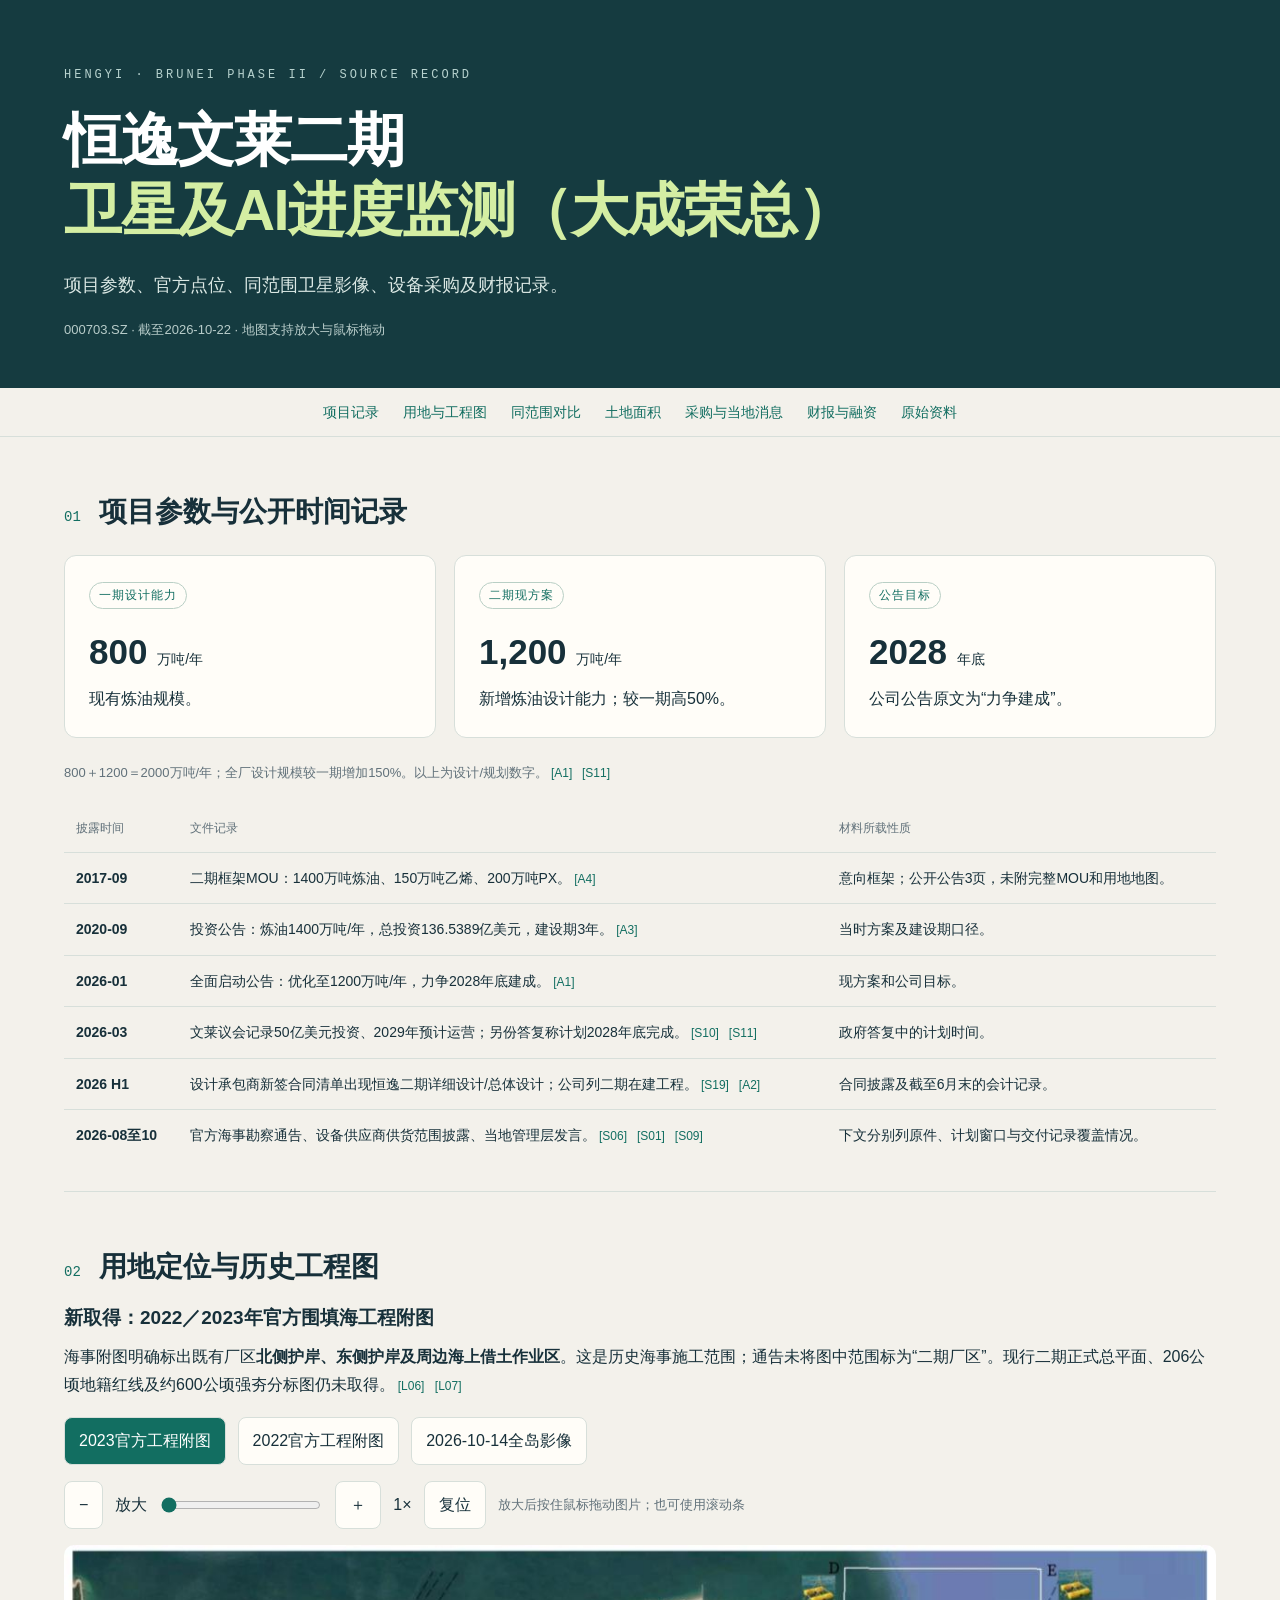
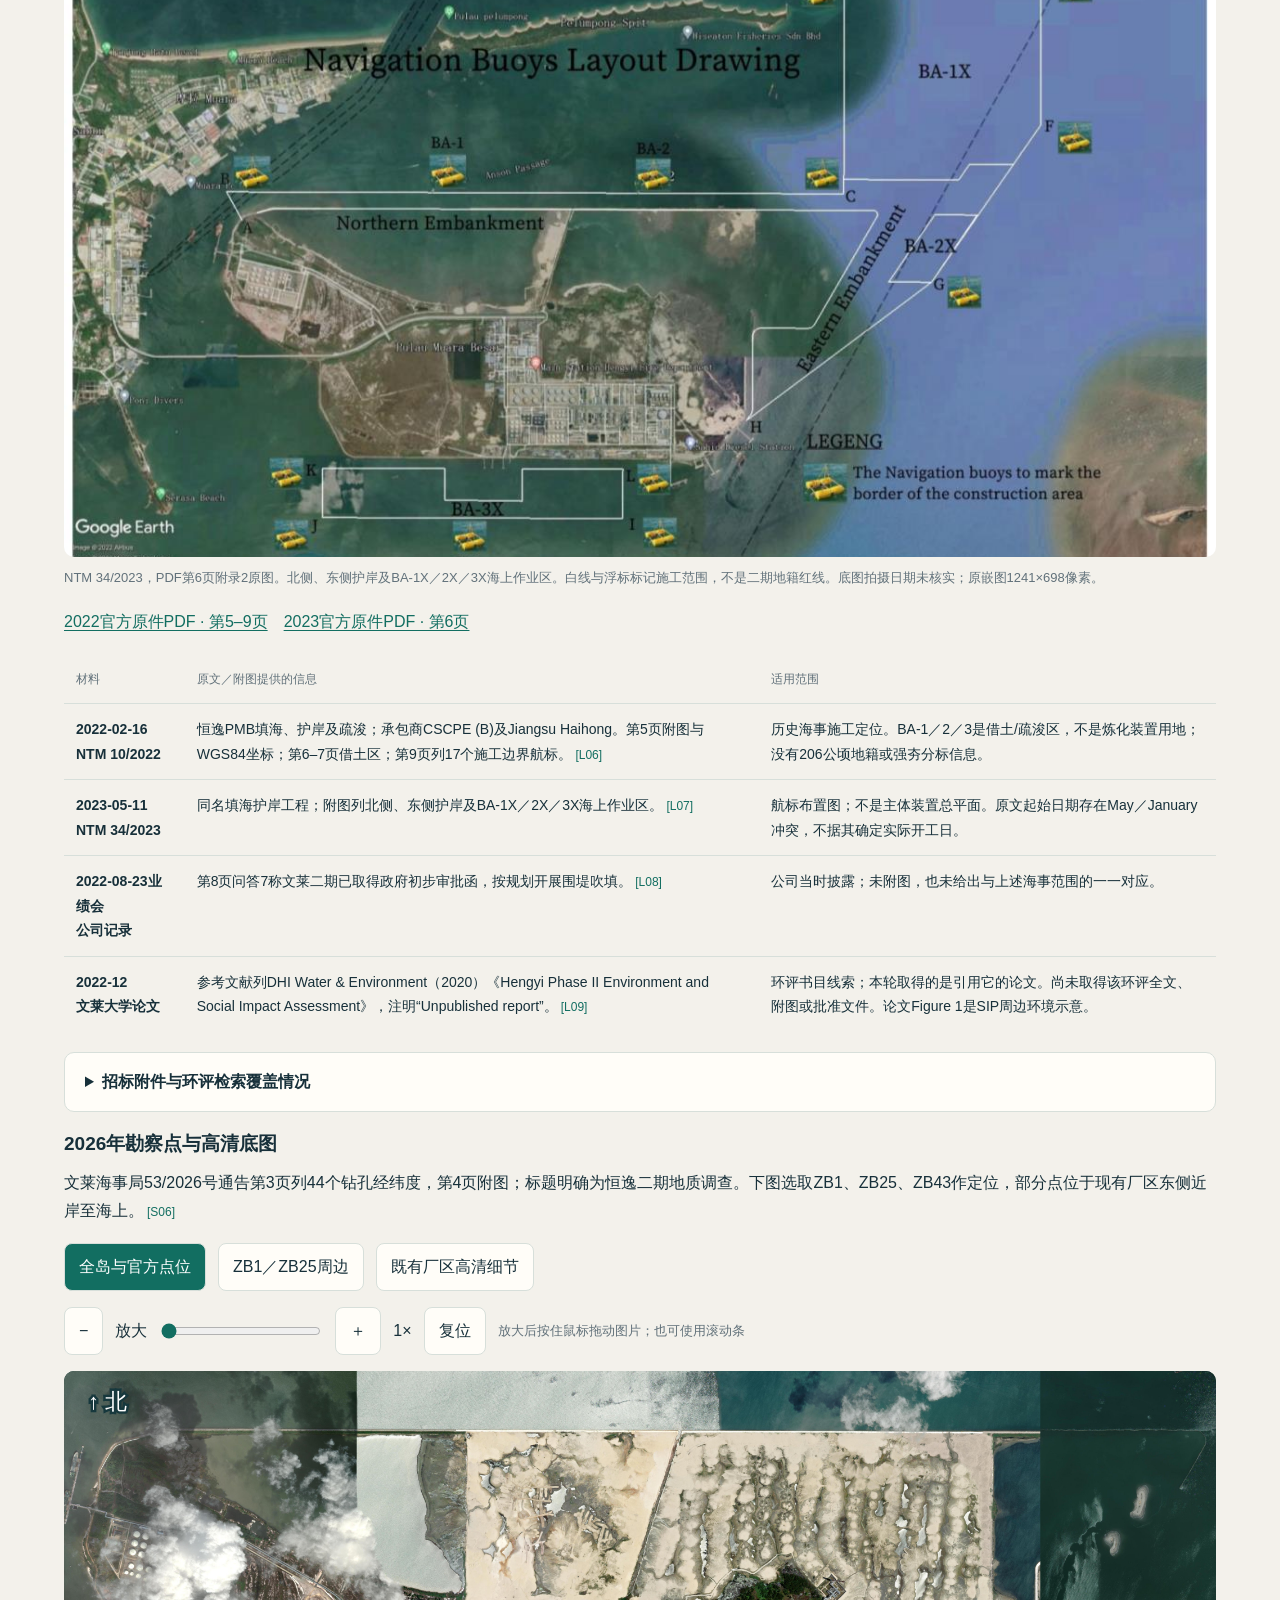
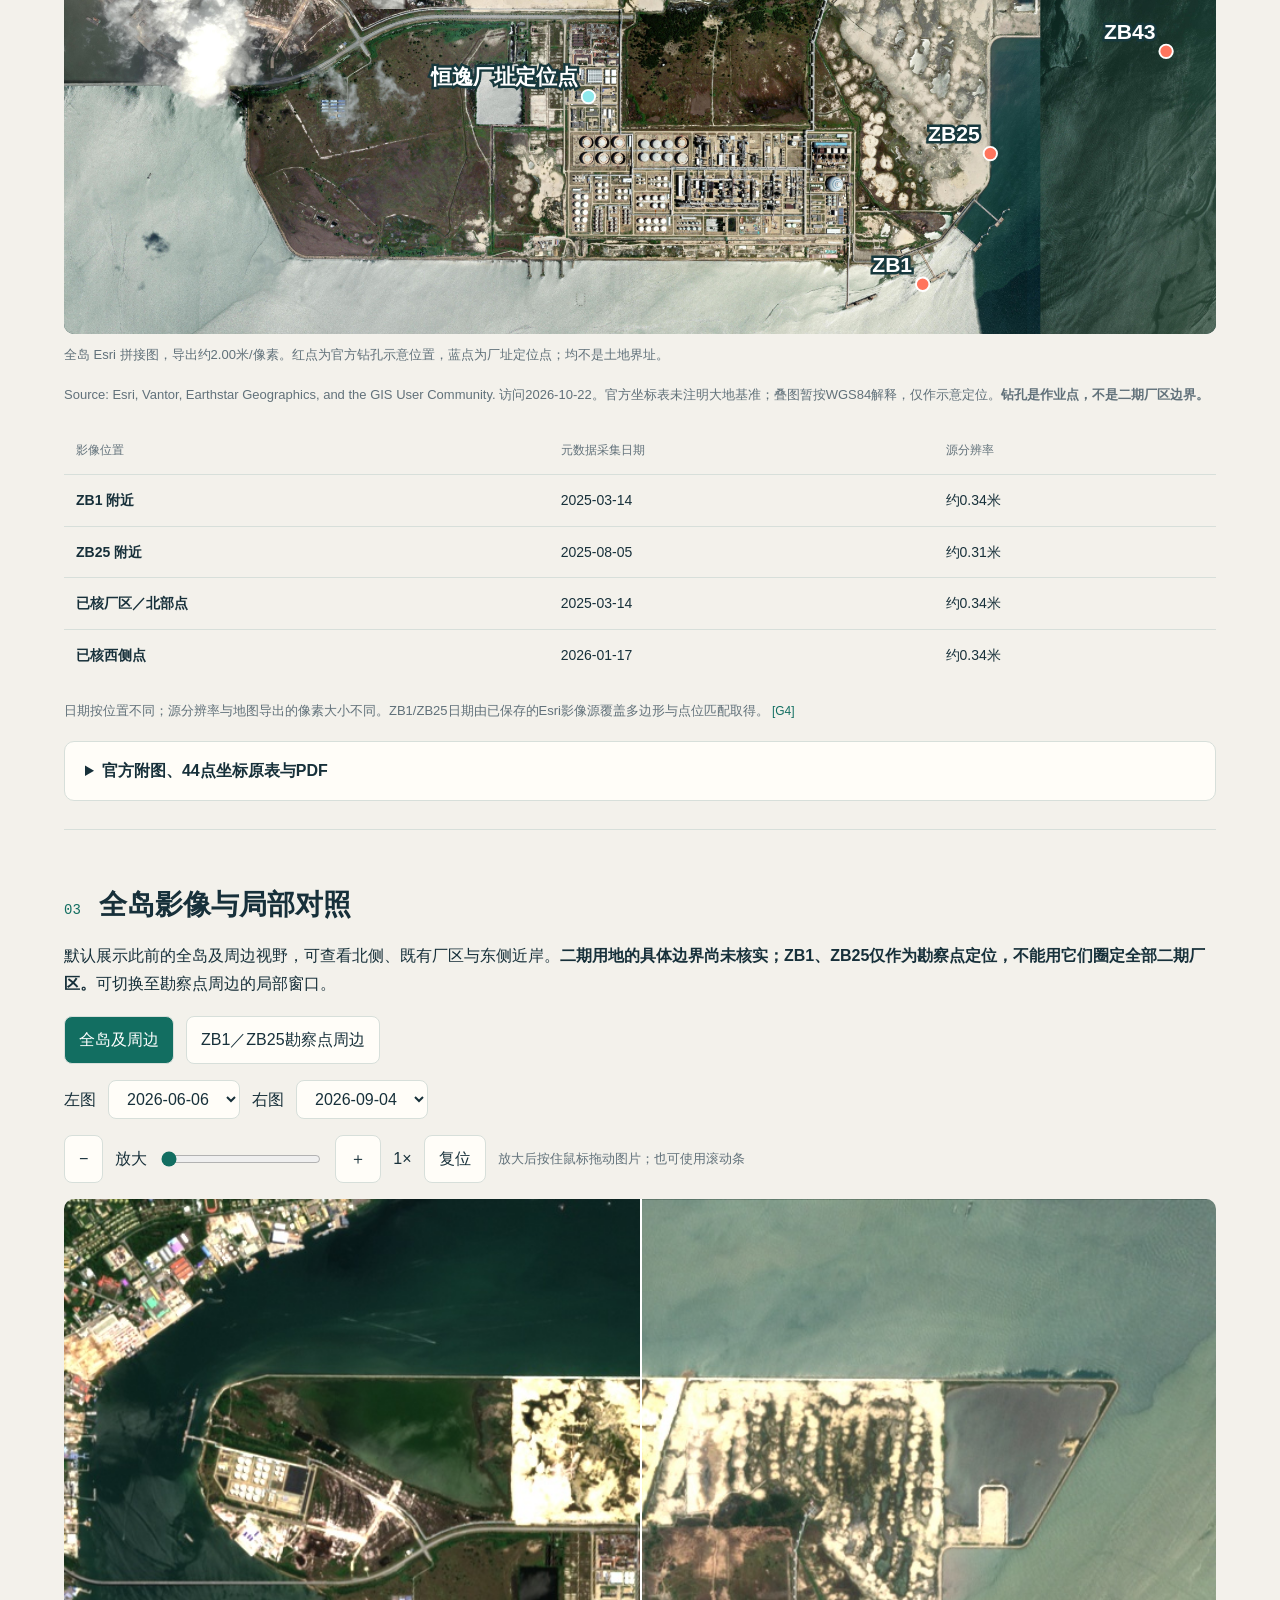
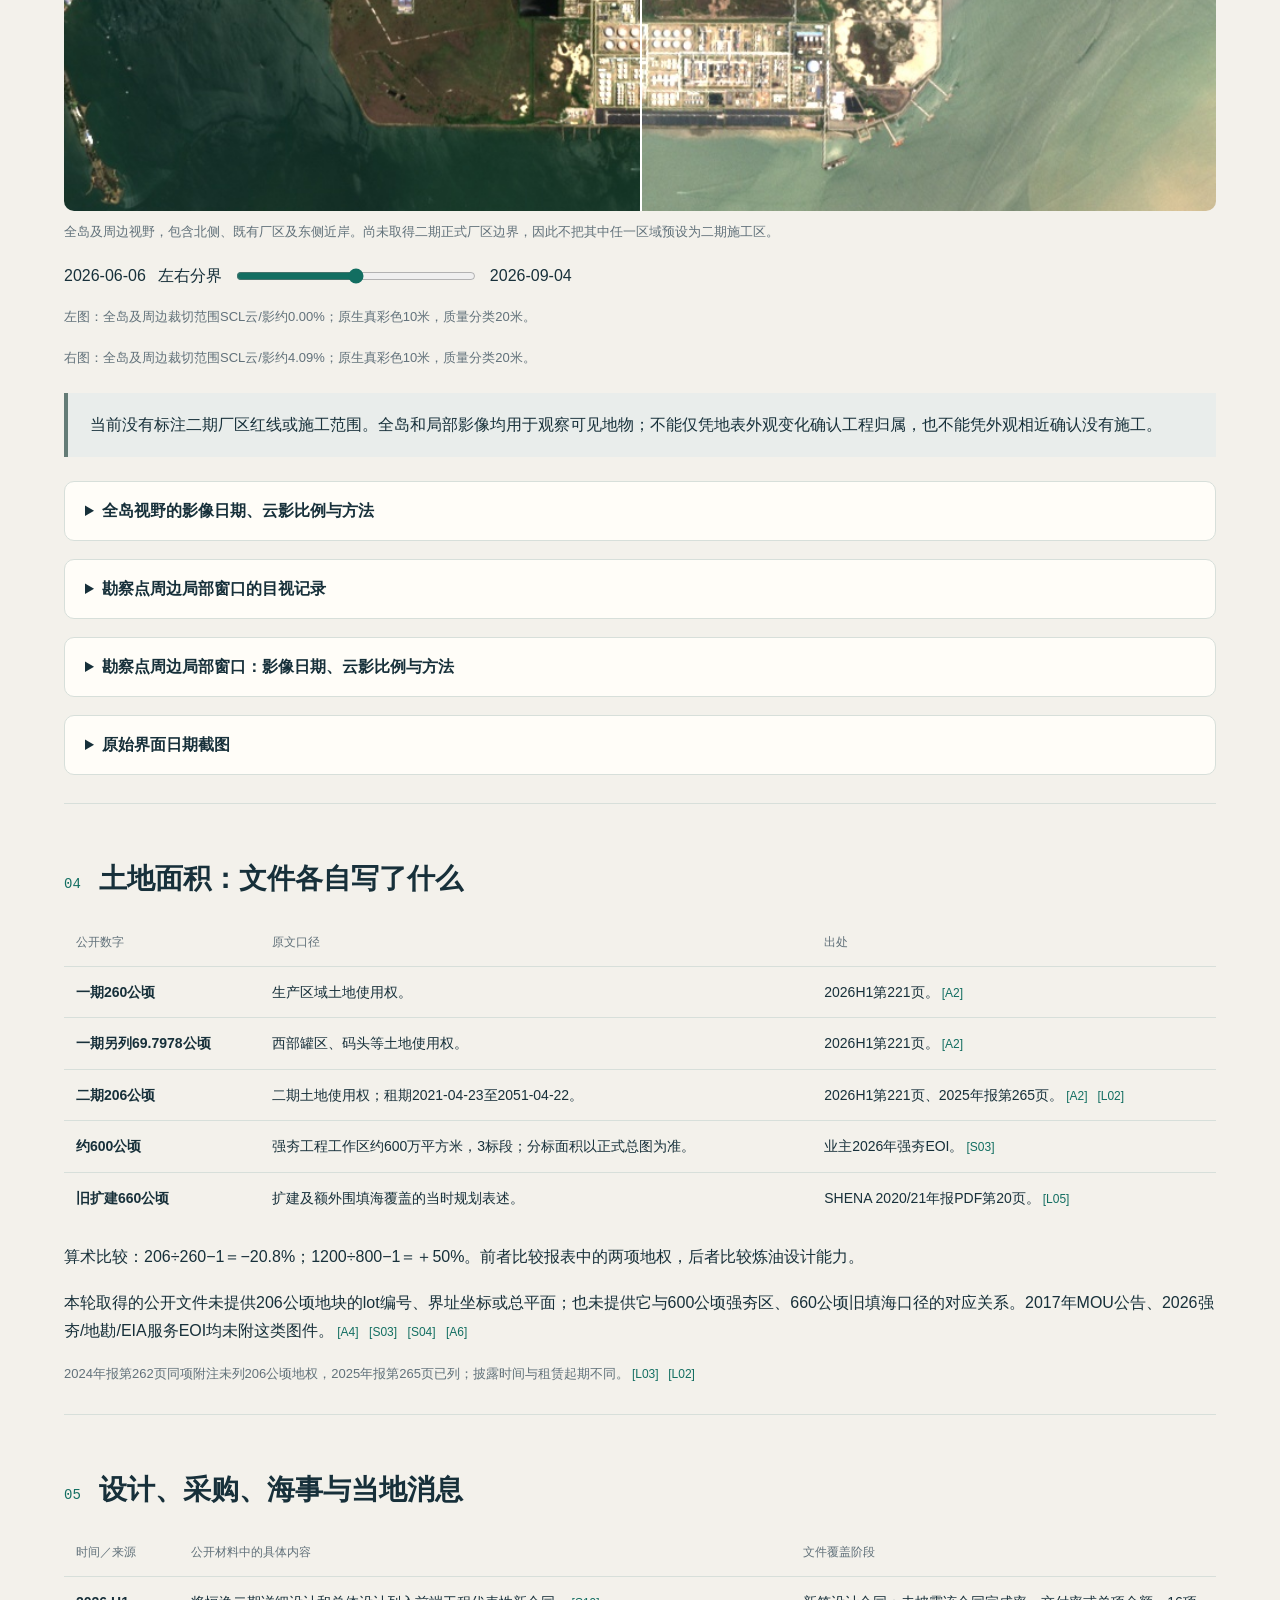
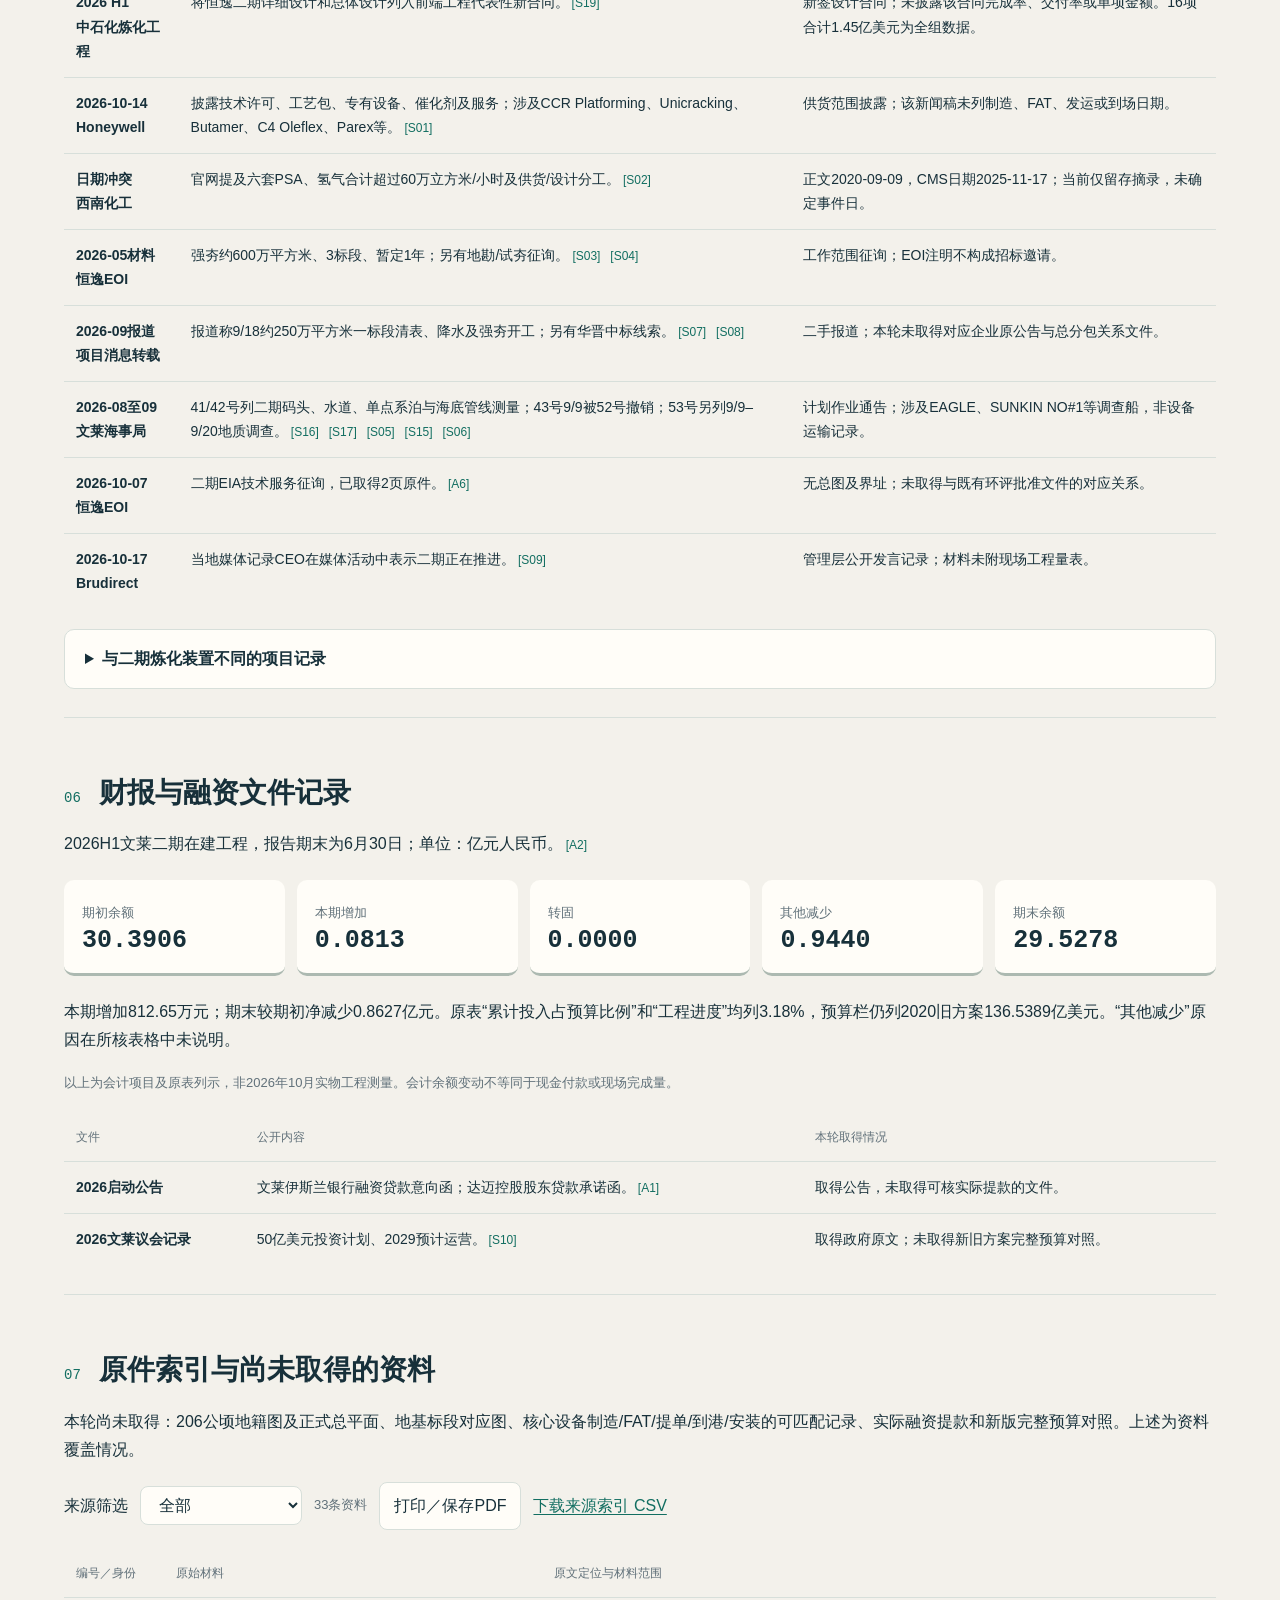
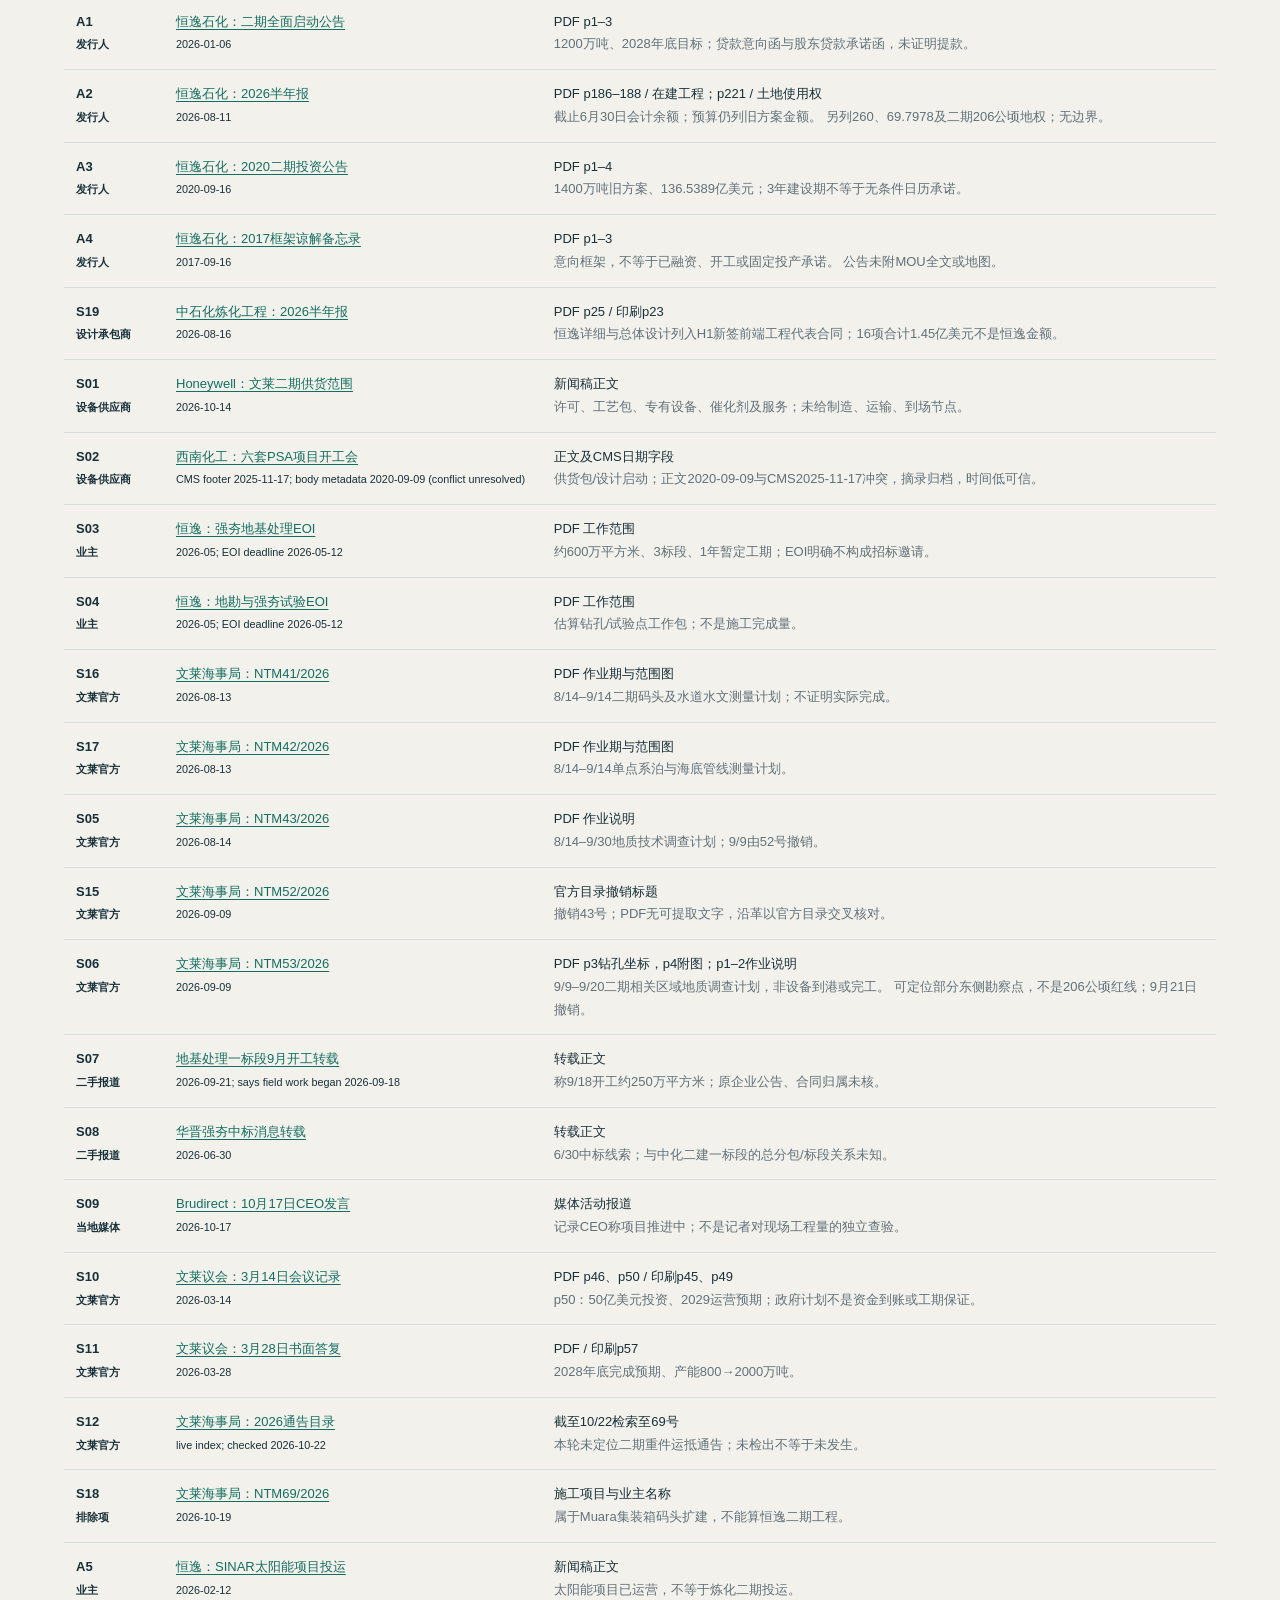
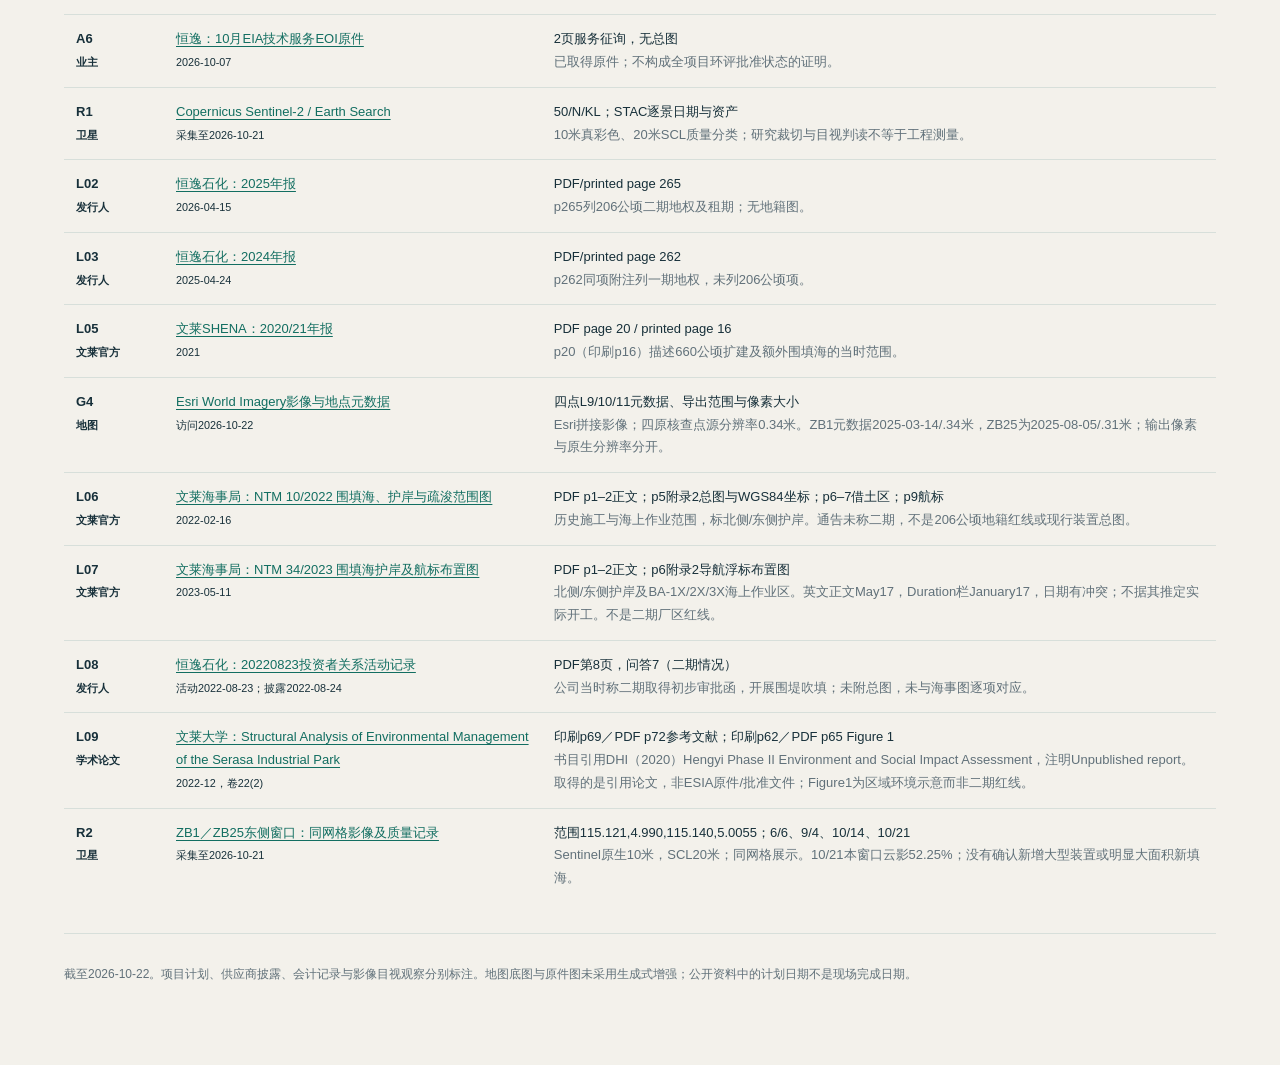
==== commit c50742c9: "Remove optional Google Earth collection and source descriptions" ====
--- a/public/index.html
+++ b/public/index.html
@@ -55,7 +55,7 @@
 <details><summary>全岛视野的影像日期、云影比例与方法</summary><div class="table-scroll"><table><thead><tr><th>采集日</th><th>全岛及周边窗口云/影比例</th></tr></thead><tbody><tr><td>2026-06-06</td><td>0.00%</td></tr><tr><td>2026-09-04</td><td>4.09%</td></tr><tr><td>2026-10-14</td><td>1.17%</td></tr><tr><td>2026-10-21</td><td>45.07%</td></tr></tbody></table></div><p>沿用前版裁切范围：[115.065, 4.975, 115.155, 5.035]（西、南、东、北），UTM 50N；4景原始裁切均为1000×666像素，10米像素间距及栅格起点一致。SCL质量分类20米，类别3/8/9/10合计计算云/影比例。窗口包含海面，比例不是二期厂区云量。显示放大不增加原始细节。<a class="cite" href="https://earth-search.aws.element84.com/v1/collections/sentinel-2-l2a" rel="noopener noreferrer" target="_blank">[R1]</a></p></details>
 <details><summary>勘察点周边局部窗口的目视记录</summary><p>仅针对下述东侧窗口：6月6日、9月4日与10月14日的主要岸线、码头轮廓和既有装置布局相近；本轮没有从该局部窗口确认新增大型主体装置或明显的大面积新填海。近岸一处小矩形地表从6月浅色变为9月、10月持续深色，原因及其与二期施工的关系未核。10月21日岸上区域有大片云遮。此记录不代表二期全部施工范围的变化情况。</p></details>
 <details><summary>勘察点周边局部窗口：影像日期、云影比例与方法</summary><div class="table-scroll"><table><thead><tr><th>采集日</th><th>本东侧窗口云/影比例</th><th>目视条件</th></tr></thead><tbody><tr><td>2026-06-06</td><td>0.00%</td><td>主要轮廓可辨</td></tr><tr><td>2026-09-04</td><td>0.72%</td><td>主要轮廓可辨</td></tr><tr><td>2026-10-14</td><td>0.06%</td><td>有薄霾</td></tr><tr><td>2026-10-21</td><td>52.25%</td><td>大片云遮</td></tr></tbody></table></div><p>同一范围：[115.121, 4.990, 115.140, 5.0055]（西、南、东、北）；全部图像重投影至同一网格，未进行生成式增强。Sentinel-2真彩色原生10米，SCL质量分类20米。显示时重采样不增加原始细节。上述比例仅为这个东侧窗口，含海面，不是全岛或全厂云量。</p><p>Esri选项来自全岛拼接底图的裁切，拍摄时间、原生分辨率、色调处理与Sentinel不同。跨来源只对照较大地物轮廓；亮暗、海水颜色或堆场颜色本身不作为新增工程的证据。<a class="cite" href="https://earth-search.aws.element84.com/v1/collections/sentinel-2-l2a" rel="noopener noreferrer" target="_blank">[R1]</a> <a class="cite" href="https://services.arcgisonline.com/ArcGIS/rest/services/World_Imagery/MapServer/9" rel="noopener noreferrer" target="_blank">[G4]</a></p></details>
-<details><summary>Google Earth 本次取得的日期信息</summary><p>厂址定位为5.0041638°N、115.1076861°E。Earth本次全岛历史视图选中2024-11-17，中心状态栏显示2023-06-11或更早；不同位置可能由不同日期拼接。<a class="cite" href="https://earth.google.com/web/search/5.0041638,115.1076861" rel="noopener noreferrer" target="_blank">[G2]</a> <a class="cite" href="https://support.google.com/earth/answer/6327779/how-images-are-collected?hl=en" rel="noopener noreferrer" target="_blank">[G3]</a></p><img alt="Google Earth原始界面日期截图" decoding="async" loading="lazy" src="assets/d44e9fd30cc8c2bd2eef.png"/><p class="note">本次访问日期与地图版权年份均不是拍摄日期。</p></details>
+<details><summary>原始界面日期截图</summary><p>厂址定位为5.0041638°N、115.1076861°E。本次全岛历史视图选中2024-11-17，中心状态栏显示2023-06-11或更早。</p><img alt="原始界面日期截图" decoding="async" loading="lazy" src="assets/d44e9fd30cc8c2bd2eef.png"/></details>
 </section>
 <section id="area"><div class="section-head"><span class="num">04</span><h2>土地面积：文件各自写了什么</h2></div>
 <div class="table-scroll"><table><thead><tr><th>公开数字</th><th>原文口径</th><th>出处</th></tr></thead><tbody>
@@ -90,6 +90,6 @@
 </section>
 <section id="sources"><div class="section-head"><span class="num">07</span><h2>原件索引与尚未取得的资料</h2></div>
 <p>本轮尚未取得：206公顷地籍图及正式总平面、地基标段对应图、核心设备制造/FAT/提单/到港/安装的可匹配记录、实际融资提款和新版完整预算对照。上述为资料覆盖情况。</p>
-<div class="toolbar"><label for="sourceFilter">来源筛选</label><select id="sourceFilter"><option value="all">全部</option><option value="company">发行人／业主</option><option value="official">文莱官方</option><option value="academic">学术论文</option><option value="supplier">承包商／供应商</option><option value="spatial">卫星／地图</option><option value="media">媒体／排除项</option></select><span class="note" id="sourceCount"></span><button id="printReport">打印／保存PDF</button><a download="恒逸文莱二期_来源与核验索引.csv" href="data/source-index.csv">下载来源索引 CSV</a></div><div class="table-scroll"><table><thead><tr><th>编号／身份</th><th>原始材料</th><th>原文定位与材料范围</th></tr></thead><tbody id="sourcesBody"><tr class="source-row" data-group="company"><td>A1<br/><small>发行人</small></td><td><a href="https://static.cninfo.com.cn/finalpage/2026-01-06/1224919914.PDF" rel="noopener noreferrer" target="_blank">恒逸石化：二期全面启动公告</a><br/><small>2026-01-06</small></td><td>PDF p1–3<br/><span class="muted">1200万吨、2028年底目标；贷款意向函与股东贷款承诺函，未证明提款。</span></td></tr><tr class="source-row" data-group="company"><td>A2<br/><small>发行人</small></td><td><a href="https://static.cninfo.com.cn/finalpage/2026-08-11/1225467439.PDF" rel="noopener noreferrer" target="_blank">恒逸石化：2026半年报</a><br/><small>2026-08-11</small></td><td>PDF p186–188 / 在建工程；p221 / 土地使用权<br/><span class="muted">截止6月30日会计余额；预算仍列旧方案金额。 另列260、69.7978及二期206公顷地权；无边界。</span></td></tr><tr class="source-row" data-group="company"><td>A3<br/><small>发行人</small></td><td><a href="https://static.cninfo.com.cn/finalpage/2020-09-16/1208444483.PDF" rel="noopener noreferrer" target="_blank">恒逸石化：2020二期投资公告</a><br/><small>2020-09-16</small></td><td>PDF p1–4<br/><span class="muted">1400万吨旧方案、136.5389亿美元；3年建设期不等于无条件日历承诺。</span></td></tr><tr class="source-row" data-group="company"><td>A4<br/><small>发行人</small></td><td><a href="https://static.cninfo.com.cn/finalpage/2017-09-16/1203978669.PDF" rel="noopener noreferrer" target="_blank">恒逸石化：2017框架谅解备忘录</a><br/><small>2017-09-16</small></td><td>PDF p1–3<br/><span class="muted">意向框架，不等于已融资、开工或固定投产承诺。 公告未附MOU全文或地图。</span></td></tr><tr class="source-row" data-group="supplier"><td>S19<br/><small>设计承包商</small></td><td><a href="https://www1.hkexnews.hk/listedco/listconews/sehk/2026/0816/2026081600013.pdf" rel="noopener noreferrer" target="_blank">中石化炼化工程：2026半年报</a><br/><small>2026-08-16</small></td><td>PDF p25 / 印刷p23<br/><span class="muted">恒逸详细与总体设计列入H1新签前端工程代表合同；16项合计1.45亿美元不是恒逸金额。</span></td></tr><tr class="source-row" data-group="supplier"><td>S01<br/><small>设备供应商</small></td><td><a href="https://www.honeywell.com.cn/news-events/newsroom/news/2026/10/news20261014_1" rel="noopener noreferrer" target="_blank">Honeywell：文莱二期供货范围</a><br/><small>2026-10-14</small></td><td>新闻稿正文<br/><span class="muted">许可、工艺包、专有设备、催化剂及服务；未给制造、运输、到场节点。</span></td></tr><tr class="source-row" data-group="supplier"><td>S02<br/><small>设备供应商</small></td><td><a href="https://www.swchem.com/hhxnyen/news/company/2025/11/I1438935181644791808.html" rel="noopener noreferrer" target="_blank">西南化工：六套PSA项目开工会</a><br/><small>CMS footer 2025-11-17; body metadata 2020-09-09 (conflict unresolved)</small></td><td>正文及CMS日期字段<br/><span class="muted">供货包/设计启动；正文2020-09-09与CMS2025-11-17冲突，摘录归档，时间低可信。</span></td></tr><tr class="source-row" data-group="company"><td>S03<br/><small>业主</small></td><td><a href="https://www.hengyi-industries.com/assets/images/image-slider/EOI-2024/09-Petrochemical%20Project%20Phase%20II%20Dynamic%20Compaction%20Ground%20Treatment%20Engineering%20Ref%20XYFAHYWLQH202600%20EOI.pdf" rel="noopener noreferrer" target="_blank">恒逸：强夯地基处理EOI</a><br/><small>2026-05; EOI deadline 2026-05-12</small></td><td>PDF 工作范围<br/><span class="muted">约600万平方米、3标段、1年暂定工期；EOI明确不构成招标邀请。</span></td></tr><tr class="source-row" data-group="company"><td>S04<br/><small>业主</small></td><td><a href="https://www.hengyi-industries.com/assets/images/image-slider/EOI-2024/08-Geological%20Investigation%20%26%20Dynamic%20Compaction%20Foundation%20Testing%20EOI%202026%20XYFAHYWLKC2026001.pdf" rel="noopener noreferrer" target="_blank">恒逸：地勘与强夯试验EOI</a><br/><small>2026-05; EOI deadline 2026-05-12</small></td><td>PDF 工作范围<br/><span class="muted">估算钻孔/试验点工作包；不是施工完成量。</span></td></tr><tr class="source-row" data-group="official"><td>S16<br/><small>文莱官方</small></td><td><a href="https://mpabd.gov.bn/wp-content/uploads/2026/08/NTM-41-2026.pdf" rel="noopener noreferrer" target="_blank">文莱海事局：NTM41/2026</a><br/><small>2026-08-13</small></td><td>PDF 作业期与范围图<br/><span class="muted">8/14–9/14二期码头及水道水文测量计划；不证明实际完成。</span></td></tr><tr class="source-row" data-group="official"><td>S17<br/><small>文莱官方</small></td><td><a href="https://mpabd.gov.bn/wp-content/uploads/2026/08/NTM-42-2026.pdf" rel="noopener noreferrer" target="_blank">文莱海事局：NTM42/2026</a><br/><small>2026-08-13</small></td><td>PDF 作业期与范围图<br/><span class="muted">8/14–9/14单点系泊与海底管线测量计划。</span></td></tr><tr class="source-row" data-group="official"><td>S05<br/><small>文莱官方</small></td><td><a href="https://mpabd.gov.bn/wp-content/uploads/2026/08/NTM-43-2026_.pdf" rel="noopener noreferrer" target="_blank">文莱海事局：NTM43/2026</a><br/><small>2026-08-14</small></td><td>PDF 作业说明<br/><span class="muted">8/14–9/30地质技术调查计划；9/9由52号撤销。</span></td></tr><tr class="source-row" data-group="official"><td>S15<br/><small>文莱官方</small></td><td><a href="https://mpabd.gov.bn/wp-content/uploads/2026/09/NTM-52-2026.pdf" rel="noopener noreferrer" target="_blank">文莱海事局：NTM52/2026</a><br/><small>2026-09-09</small></td><td>官方目录撤销标题<br/><span class="muted">撤销43号；PDF无可提取文字，沿革以官方目录交叉核对。</span></td></tr><tr class="source-row" data-group="official"><td>S06<br/><small>文莱官方</small></td><td><a href="https://mpabd.gov.bn/wp-content/uploads/2026/09/NTM53_1.pdf" rel="noopener noreferrer" target="_blank">文莱海事局：NTM53/2026</a><br/><small>2026-09-09</small></td><td>PDF p3钻孔坐标，p4附图；p1–2作业说明<br/><span class="muted">9/9–9/20二期相关区域地质调查计划，非设备到港或完工。 可定位部分东侧勘察点，不是206公顷红线；9月21日撤销。</span></td></tr><tr class="source-row" data-group="media"><td>S07<br/><small>二手报道</small></td><td><a href="https://news.goalfore.cn/latest/detail/105444.html" rel="noopener noreferrer" target="_blank">地基处理一标段9月开工转载</a><br/><small>2026-09-21; says field work began 2026-09-18</small></td><td>转载正文<br/><span class="muted">称9/18开工约250万平方米；原企业公告、合同归属未核。</span></td></tr><tr class="source-row" data-group="media"><td>S08<br/><small>二手报道</small></td><td><a href="https://news.goalfore.cn/topstories/detail/96063.html" rel="noopener noreferrer" target="_blank">华晋强夯中标消息转载</a><br/><small>2026-06-30</small></td><td>转载正文<br/><span class="muted">6/30中标线索；与中化二建一标段的总分包/标段关系未知。</span></td></tr><tr class="source-row" data-group="media"><td>S09<br/><small>当地媒体</small></td><td><a href="https://brudirect.com/post/Five-local-charities-receive-BND12.5K-in-donations" rel="noopener noreferrer" target="_blank">Brudirect：10月17日CEO发言</a><br/><small>2026-10-17</small></td><td>媒体活动报道<br/><span class="muted">记录CEO称项目推进中；不是记者对现场工程量的独立查验。</span></td></tr><tr class="source-row" data-group="official"><td>S10<br/><small>文莱官方</small></td><td><a href="https://www.majlis-mesyuarat.gov.bn/wp-content/uploads/2026/03/3.-Penyata-Rasmi-hari-Ketiga-Sabtu-14-Mac-2026-U.pdf" rel="noopener noreferrer" target="_blank">文莱议会：3月14日会议记录</a><br/><small>2026-03-14</small></td><td>PDF p46、p50 / 印刷p45、p49<br/><span class="muted">p50：50亿美元投资、2029运营预期；政府计划不是资金到账或工期保证。</span></td></tr><tr class="source-row" data-group="official"><td>S11<br/><small>文莱官方</small></td><td><a href="https://www.majlis-mesyuarat.gov.bn/wp-content/uploads/2026/03/Jawapan-Pertanyaan-Jawab-Lisan-Secara-Bertulis-280326-Hari-Kesebelas.pdf" rel="noopener noreferrer" target="_blank">文莱议会：3月28日书面答复</a><br/><small>2026-03-28</small></td><td>PDF / 印刷p57<br/><span class="muted">2028年底完成预期、产能800→2000万吨。</span></td></tr><tr class="source-row" data-group="official"><td>S12<br/><small>文莱官方</small></td><td><a href="https://mpabd.gov.bn/notice-to-mariners-2026/" rel="noopener noreferrer" target="_blank">文莱海事局：2026通告目录</a><br/><small>live index; checked 2026-10-22</small></td><td>截至10/22检索至69号<br/><span class="muted">本轮未定位二期重件运抵通告；未检出不等于未发生。</span></td></tr><tr class="source-row" data-group="media"><td>S18<br/><small>排除项</small></td><td><a href="https://mpabd.gov.bn/wp-content/uploads/2026/09/NTM-69-2026.pdf" rel="noopener noreferrer" target="_blank">文莱海事局：NTM69/2026</a><br/><small>2026-10-19</small></td><td>施工项目与业主名称<br/><span class="muted">属于Muara集装箱码头扩建，不能算恒逸二期工程。</span></td></tr><tr class="source-row" data-group="company"><td>A5<br/><small>业主</small></td><td><a href="https://www.hengyi-industries.com/media/press-releases/project-sinar-enters-operational-phase,-marking-a-key-sustainability-milestone-at-hengyi-industries/" rel="noopener noreferrer" target="_blank">恒逸：SINAR太阳能项目投运</a><br/><small>2026-02-12</small></td><td>新闻稿正文<br/><span class="muted">太阳能项目已运营，不等于炼化二期投运。</span></td></tr><tr class="source-row" data-group="company"><td>A6<br/><small>业主</small></td><td><a href="https://www.hengyi-industries.com/assets/images/image-slider/EOI-2024/16-XY202611090087-Hengyi%20Brunei-Hengyi%20PMB%20Phase%20II%20Project-Environmental%20Impact%20Assessment%20Technical%20Services%20Final.pdf" rel="noopener noreferrer" target="_blank">恒逸：10月EIA技术服务EOI原件</a><br/><small>2026-10-07</small></td><td>2页服务征询，无总图<br/><span class="muted">已取得原件；不构成全项目环评批准状态的证明。</span></td></tr><tr class="source-row" data-group="spatial"><td>G2<br/><small>地图</small></td><td><a href="https://earth.google.com/web/search/5.0041638,115.1076861" rel="noopener noreferrer" target="_blank">Google Earth：历史影像</a><br/><small>访问2026-10-22</small></td><td>历史滑块与画面底栏<br/><span class="muted">本次全岛视图选中2024-11-17；中心像元标2023-06-11或更早。</span></td></tr><tr class="source-row" data-group="spatial"><td>G3<br/><small>地图</small></td><td><a href="https://support.google.com/earth/answer/6327779/how-images-are-collected?hl=en" rel="noopener noreferrer" target="_blank">Google：影像采集日期说明</a><br/><small>访问2026-10-22</small></td><td>Imagery dates<br/><span class="muted">拼接影像不同位置可能不同拍摄日期。</span></td></tr><tr class="source-row" data-group="spatial"><td>R1<br/><small>卫星</small></td><td><a href="https://earth-search.aws.element84.com/v1/collections/sentinel-2-l2a" rel="noopener noreferrer" target="_blank">Copernicus Sentinel-2 / Earth Search</a><br/><small>采集至2026-10-21</small></td><td>50/N/KL；STAC逐景日期与资产<br/><span class="muted">10米真彩色、20米SCL质量分类；研究裁切与目视判读不等于工程测量。</span></td></tr><tr class="source-row" data-group="company"><td>L02<br/><small>发行人</small></td><td><a href="https://static.cninfo.com.cn/finalpage/2026-04-15/1225104872.PDF" rel="noopener noreferrer" target="_blank">恒逸石化：2025年报</a><br/><small>2026-04-15</small></td><td>PDF/printed page 265<br/><span class="muted">p265列206公顷二期地权及租期；无地籍图。</span></td></tr><tr class="source-row" data-group="company"><td>L03<br/><small>发行人</small></td><td><a href="https://static.cninfo.com.cn/finalpage/2025-04-24/1223239108.PDF" rel="noopener noreferrer" target="_blank">恒逸石化：2024年报</a><br/><small>2025-04-24</small></td><td>PDF/printed page 262<br/><span class="muted">p262同项附注列一期地权，未列206公顷项。</span></td></tr><tr class="source-row" data-group="official"><td>L05<br/><small>文莱官方</small></td><td><a href="https://shena.gov.bn/assets/publication_and_resources/shena-annual-report-2020-2021-public.pdf" rel="noopener noreferrer" target="_blank">文莱SHENA：2020/21年报</a><br/><small>2021</small></td><td>PDF page 20 / printed page 16<br/><span class="muted">p20（印刷p16）描述660公顷扩建及额外围填海的当时范围。</span></td></tr><tr class="source-row" data-group="spatial"><td>G4<br/><small>地图</small></td><td><a href="https://services.arcgisonline.com/ArcGIS/rest/services/World_Imagery/MapServer/9" rel="noopener noreferrer" target="_blank">Esri World Imagery影像与地点元数据</a><br/><small>访问2026-10-22</small></td><td>四点L9/10/11元数据、导出范围与像素大小<br/><span class="muted">Esri拼接影像；四原核查点源分辨率0.34米。ZB1元数据2025-03-14/.34米，ZB25为2025-08-05/.31米；输出像素与原生分辨率分开。</span></td></tr><tr class="source-row" data-group="official"><td>L06<br/><small>文莱官方</small></td><td><a href="https://mpabd.gov.bn/wp-content/uploads/2022/02/NTM-10.pdf" rel="noopener noreferrer" target="_blank">文莱海事局：NTM 10/2022 围填海、护岸与疏浚范围图</a><br/><small>2022-02-16</small></td><td>PDF p1–2正文；p5附录2总图与WGS84坐标；p6–7借土区；p9航标<br/><span class="muted">历史施工与海上作业范围，标北侧/东侧护岸。通告未称二期，不是206公顷地籍红线或现行装置总图。</span></td></tr><tr class="source-row" data-group="official"><td>L07<br/><small>文莱官方</small></td><td><a href="https://mpabd.gov.bn/wp-content/uploads/2023/05/NTM-34-2023.pdf" rel="noopener noreferrer" target="_blank">文莱海事局：NTM 34/2023 围填海护岸及航标布置图</a><br/><small>2023-05-11</small></td><td>PDF p1–2正文；p6附录2导航浮标布置图<br/><span class="muted">北侧/东侧护岸及BA-1X/2X/3X海上作业区。英文正文May17，Duration栏January17，日期有冲突；不据其推定实际开工。不是二期厂区红线。</span></td></tr><tr class="source-row" data-group="company"><td>L08<br/><small>发行人</small></td><td><a href="https://static.cninfo.com.cn/finalpage/2022-08-24/1214388674.PDF" rel="noopener noreferrer" target="_blank">恒逸石化：20220823投资者关系活动记录</a><br/><small>活动2022-08-23；披露2022-08-24</small></td><td>PDF第8页，问答7（二期情况）<br/><span class="muted">公司当时称二期取得初步审批函，开展围堤吹填；未附总图，未与海事图逐项对应。</span></td></tr><tr class="source-row" data-group="academic"><td>L09<br/><small>学术论文</small></td><td><a href="https://fass.ubd.edu.bn/SEA/vol22-2/Full%20Issue%2022-2.pdf" rel="noopener noreferrer" target="_blank">文莱大学：Structural Analysis of Environmental Management of the Serasa Industrial Park</a><br/><small>2022-12，卷22(2)</small></td><td>印刷p69／PDF p72参考文献；印刷p62／PDF p65 Figure 1<br/><span class="muted">书目引用DHI（2020）Hengyi Phase II Environment and Social Impact Assessment，注明Unpublished report。取得的是引用论文，非ESIA原件/批准文件；Figure1为区域环境示意而非二期红线。</span></td></tr><tr class="source-row" data-group="spatial"><td>R2<br/><small>卫星</small></td><td><a href="https://earth-search.aws.element84.com/v1/collections/sentinel-2-l2a" rel="noopener noreferrer" target="_blank">ZB1／ZB25东侧窗口：同网格影像及质量记录</a><br/><small>采集至2026-10-21</small></td><td>范围115.121,4.990,115.140,5.0055；6/6、9/4、10/14、10/21<br/><span class="muted">Sentinel原生10米，SCL20米；同网格展示。10/21本窗口云影52.25%；没有确认新增大型装置或明显大面积新填海。</span></td></tr></tbody></table></div>
+<div class="toolbar"><label for="sourceFilter">来源筛选</label><select id="sourceFilter"><option value="all">全部</option><option value="company">发行人／业主</option><option value="official">文莱官方</option><option value="academic">学术论文</option><option value="supplier">承包商／供应商</option><option value="spatial">卫星／地图</option><option value="media">媒体／排除项</option></select><span class="note" id="sourceCount"></span><button id="printReport">打印／保存PDF</button><a download="恒逸文莱二期_来源与核验索引.csv" href="data/source-index.csv">下载来源索引 CSV</a></div><div class="table-scroll"><table><thead><tr><th>编号／身份</th><th>原始材料</th><th>原文定位与材料范围</th></tr></thead><tbody id="sourcesBody"><tr class="source-row" data-group="company"><td>A1<br/><small>发行人</small></td><td><a href="https://static.cninfo.com.cn/finalpage/2026-01-06/1224919914.PDF" rel="noopener noreferrer" target="_blank">恒逸石化：二期全面启动公告</a><br/><small>2026-01-06</small></td><td>PDF p1–3<br/><span class="muted">1200万吨、2028年底目标；贷款意向函与股东贷款承诺函，未证明提款。</span></td></tr><tr class="source-row" data-group="company"><td>A2<br/><small>发行人</small></td><td><a href="https://static.cninfo.com.cn/finalpage/2026-08-11/1225467439.PDF" rel="noopener noreferrer" target="_blank">恒逸石化：2026半年报</a><br/><small>2026-08-11</small></td><td>PDF p186–188 / 在建工程；p221 / 土地使用权<br/><span class="muted">截止6月30日会计余额；预算仍列旧方案金额。 另列260、69.7978及二期206公顷地权；无边界。</span></td></tr><tr class="source-row" data-group="company"><td>A3<br/><small>发行人</small></td><td><a href="https://static.cninfo.com.cn/finalpage/2020-09-16/1208444483.PDF" rel="noopener noreferrer" target="_blank">恒逸石化：2020二期投资公告</a><br/><small>2020-09-16</small></td><td>PDF p1–4<br/><span class="muted">1400万吨旧方案、136.5389亿美元；3年建设期不等于无条件日历承诺。</span></td></tr><tr class="source-row" data-group="company"><td>A4<br/><small>发行人</small></td><td><a href="https://static.cninfo.com.cn/finalpage/2017-09-16/1203978669.PDF" rel="noopener noreferrer" target="_blank">恒逸石化：2017框架谅解备忘录</a><br/><small>2017-09-16</small></td><td>PDF p1–3<br/><span class="muted">意向框架，不等于已融资、开工或固定投产承诺。 公告未附MOU全文或地图。</span></td></tr><tr class="source-row" data-group="supplier"><td>S19<br/><small>设计承包商</small></td><td><a href="https://www1.hkexnews.hk/listedco/listconews/sehk/2026/0816/2026081600013.pdf" rel="noopener noreferrer" target="_blank">中石化炼化工程：2026半年报</a><br/><small>2026-08-16</small></td><td>PDF p25 / 印刷p23<br/><span class="muted">恒逸详细与总体设计列入H1新签前端工程代表合同；16项合计1.45亿美元不是恒逸金额。</span></td></tr><tr class="source-row" data-group="supplier"><td>S01<br/><small>设备供应商</small></td><td><a href="https://www.honeywell.com.cn/news-events/newsroom/news/2026/10/news20261014_1" rel="noopener noreferrer" target="_blank">Honeywell：文莱二期供货范围</a><br/><small>2026-10-14</small></td><td>新闻稿正文<br/><span class="muted">许可、工艺包、专有设备、催化剂及服务；未给制造、运输、到场节点。</span></td></tr><tr class="source-row" data-group="supplier"><td>S02<br/><small>设备供应商</small></td><td><a href="https://www.swchem.com/hhxnyen/news/company/2025/11/I1438935181644791808.html" rel="noopener noreferrer" target="_blank">西南化工：六套PSA项目开工会</a><br/><small>CMS footer 2025-11-17; body metadata 2020-09-09 (conflict unresolved)</small></td><td>正文及CMS日期字段<br/><span class="muted">供货包/设计启动；正文2020-09-09与CMS2025-11-17冲突，摘录归档，时间低可信。</span></td></tr><tr class="source-row" data-group="company"><td>S03<br/><small>业主</small></td><td><a href="https://www.hengyi-industries.com/assets/images/image-slider/EOI-2024/09-Petrochemical%20Project%20Phase%20II%20Dynamic%20Compaction%20Ground%20Treatment%20Engineering%20Ref%20XYFAHYWLQH202600%20EOI.pdf" rel="noopener noreferrer" target="_blank">恒逸：强夯地基处理EOI</a><br/><small>2026-05; EOI deadline 2026-05-12</small></td><td>PDF 工作范围<br/><span class="muted">约600万平方米、3标段、1年暂定工期；EOI明确不构成招标邀请。</span></td></tr><tr class="source-row" data-group="company"><td>S04<br/><small>业主</small></td><td><a href="https://www.hengyi-industries.com/assets/images/image-slider/EOI-2024/08-Geological%20Investigation%20%26%20Dynamic%20Compaction%20Foundation%20Testing%20EOI%202026%20XYFAHYWLKC2026001.pdf" rel="noopener noreferrer" target="_blank">恒逸：地勘与强夯试验EOI</a><br/><small>2026-05; EOI deadline 2026-05-12</small></td><td>PDF 工作范围<br/><span class="muted">估算钻孔/试验点工作包；不是施工完成量。</span></td></tr><tr class="source-row" data-group="official"><td>S16<br/><small>文莱官方</small></td><td><a href="https://mpabd.gov.bn/wp-content/uploads/2026/08/NTM-41-2026.pdf" rel="noopener noreferrer" target="_blank">文莱海事局：NTM41/2026</a><br/><small>2026-08-13</small></td><td>PDF 作业期与范围图<br/><span class="muted">8/14–9/14二期码头及水道水文测量计划；不证明实际完成。</span></td></tr><tr class="source-row" data-group="official"><td>S17<br/><small>文莱官方</small></td><td><a href="https://mpabd.gov.bn/wp-content/uploads/2026/08/NTM-42-2026.pdf" rel="noopener noreferrer" target="_blank">文莱海事局：NTM42/2026</a><br/><small>2026-08-13</small></td><td>PDF 作业期与范围图<br/><span class="muted">8/14–9/14单点系泊与海底管线测量计划。</span></td></tr><tr class="source-row" data-group="official"><td>S05<br/><small>文莱官方</small></td><td><a href="https://mpabd.gov.bn/wp-content/uploads/2026/08/NTM-43-2026_.pdf" rel="noopener noreferrer" target="_blank">文莱海事局：NTM43/2026</a><br/><small>2026-08-14</small></td><td>PDF 作业说明<br/><span class="muted">8/14–9/30地质技术调查计划；9/9由52号撤销。</span></td></tr><tr class="source-row" data-group="official"><td>S15<br/><small>文莱官方</small></td><td><a href="https://mpabd.gov.bn/wp-content/uploads/2026/09/NTM-52-2026.pdf" rel="noopener noreferrer" target="_blank">文莱海事局：NTM52/2026</a><br/><small>2026-09-09</small></td><td>官方目录撤销标题<br/><span class="muted">撤销43号；PDF无可提取文字，沿革以官方目录交叉核对。</span></td></tr><tr class="source-row" data-group="official"><td>S06<br/><small>文莱官方</small></td><td><a href="https://mpabd.gov.bn/wp-content/uploads/2026/09/NTM53_1.pdf" rel="noopener noreferrer" target="_blank">文莱海事局：NTM53/2026</a><br/><small>2026-09-09</small></td><td>PDF p3钻孔坐标，p4附图；p1–2作业说明<br/><span class="muted">9/9–9/20二期相关区域地质调查计划，非设备到港或完工。 可定位部分东侧勘察点，不是206公顷红线；9月21日撤销。</span></td></tr><tr class="source-row" data-group="media"><td>S07<br/><small>二手报道</small></td><td><a href="https://news.goalfore.cn/latest/detail/105444.html" rel="noopener noreferrer" target="_blank">地基处理一标段9月开工转载</a><br/><small>2026-09-21; says field work began 2026-09-18</small></td><td>转载正文<br/><span class="muted">称9/18开工约250万平方米；原企业公告、合同归属未核。</span></td></tr><tr class="source-row" data-group="media"><td>S08<br/><small>二手报道</small></td><td><a href="https://news.goalfore.cn/topstories/detail/96063.html" rel="noopener noreferrer" target="_blank">华晋强夯中标消息转载</a><br/><small>2026-06-30</small></td><td>转载正文<br/><span class="muted">6/30中标线索；与中化二建一标段的总分包/标段关系未知。</span></td></tr><tr class="source-row" data-group="media"><td>S09<br/><small>当地媒体</small></td><td><a href="https://brudirect.com/post/Five-local-charities-receive-BND12.5K-in-donations" rel="noopener noreferrer" target="_blank">Brudirect：10月17日CEO发言</a><br/><small>2026-10-17</small></td><td>媒体活动报道<br/><span class="muted">记录CEO称项目推进中；不是记者对现场工程量的独立查验。</span></td></tr><tr class="source-row" data-group="official"><td>S10<br/><small>文莱官方</small></td><td><a href="https://www.majlis-mesyuarat.gov.bn/wp-content/uploads/2026/03/3.-Penyata-Rasmi-hari-Ketiga-Sabtu-14-Mac-2026-U.pdf" rel="noopener noreferrer" target="_blank">文莱议会：3月14日会议记录</a><br/><small>2026-03-14</small></td><td>PDF p46、p50 / 印刷p45、p49<br/><span class="muted">p50：50亿美元投资、2029运营预期；政府计划不是资金到账或工期保证。</span></td></tr><tr class="source-row" data-group="official"><td>S11<br/><small>文莱官方</small></td><td><a href="https://www.majlis-mesyuarat.gov.bn/wp-content/uploads/2026/03/Jawapan-Pertanyaan-Jawab-Lisan-Secara-Bertulis-280326-Hari-Kesebelas.pdf" rel="noopener noreferrer" target="_blank">文莱议会：3月28日书面答复</a><br/><small>2026-03-28</small></td><td>PDF / 印刷p57<br/><span class="muted">2028年底完成预期、产能800→2000万吨。</span></td></tr><tr class="source-row" data-group="official"><td>S12<br/><small>文莱官方</small></td><td><a href="https://mpabd.gov.bn/notice-to-mariners-2026/" rel="noopener noreferrer" target="_blank">文莱海事局：2026通告目录</a><br/><small>live index; checked 2026-10-22</small></td><td>截至10/22检索至69号<br/><span class="muted">本轮未定位二期重件运抵通告；未检出不等于未发生。</span></td></tr><tr class="source-row" data-group="media"><td>S18<br/><small>排除项</small></td><td><a href="https://mpabd.gov.bn/wp-content/uploads/2026/09/NTM-69-2026.pdf" rel="noopener noreferrer" target="_blank">文莱海事局：NTM69/2026</a><br/><small>2026-10-19</small></td><td>施工项目与业主名称<br/><span class="muted">属于Muara集装箱码头扩建，不能算恒逸二期工程。</span></td></tr><tr class="source-row" data-group="company"><td>A5<br/><small>业主</small></td><td><a href="https://www.hengyi-industries.com/media/press-releases/project-sinar-enters-operational-phase,-marking-a-key-sustainability-milestone-at-hengyi-industries/" rel="noopener noreferrer" target="_blank">恒逸：SINAR太阳能项目投运</a><br/><small>2026-02-12</small></td><td>新闻稿正文<br/><span class="muted">太阳能项目已运营，不等于炼化二期投运。</span></td></tr><tr class="source-row" data-group="company"><td>A6<br/><small>业主</small></td><td><a href="https://www.hengyi-industries.com/assets/images/image-slider/EOI-2024/16-XY202611090087-Hengyi%20Brunei-Hengyi%20PMB%20Phase%20II%20Project-Environmental%20Impact%20Assessment%20Technical%20Services%20Final.pdf" rel="noopener noreferrer" target="_blank">恒逸：10月EIA技术服务EOI原件</a><br/><small>2026-10-07</small></td><td>2页服务征询，无总图<br/><span class="muted">已取得原件；不构成全项目环评批准状态的证明。</span></td></tr><tr class="source-row" data-group="spatial"><td>R1<br/><small>卫星</small></td><td><a href="https://earth-search.aws.element84.com/v1/collections/sentinel-2-l2a" rel="noopener noreferrer" target="_blank">Copernicus Sentinel-2 / Earth Search</a><br/><small>采集至2026-10-21</small></td><td>50/N/KL；STAC逐景日期与资产<br/><span class="muted">10米真彩色、20米SCL质量分类；研究裁切与目视判读不等于工程测量。</span></td></tr><tr class="source-row" data-group="company"><td>L02<br/><small>发行人</small></td><td><a href="https://static.cninfo.com.cn/finalpage/2026-04-15/1225104872.PDF" rel="noopener noreferrer" target="_blank">恒逸石化：2025年报</a><br/><small>2026-04-15</small></td><td>PDF/printed page 265<br/><span class="muted">p265列206公顷二期地权及租期；无地籍图。</span></td></tr><tr class="source-row" data-group="company"><td>L03<br/><small>发行人</small></td><td><a href="https://static.cninfo.com.cn/finalpage/2025-04-24/1223239108.PDF" rel="noopener noreferrer" target="_blank">恒逸石化：2024年报</a><br/><small>2025-04-24</small></td><td>PDF/printed page 262<br/><span class="muted">p262同项附注列一期地权，未列206公顷项。</span></td></tr><tr class="source-row" data-group="official"><td>L05<br/><small>文莱官方</small></td><td><a href="https://shena.gov.bn/assets/publication_and_resources/shena-annual-report-2020-2021-public.pdf" rel="noopener noreferrer" target="_blank">文莱SHENA：2020/21年报</a><br/><small>2021</small></td><td>PDF page 20 / printed page 16<br/><span class="muted">p20（印刷p16）描述660公顷扩建及额外围填海的当时范围。</span></td></tr><tr class="source-row" data-group="spatial"><td>G4<br/><small>地图</small></td><td><a href="https://services.arcgisonline.com/ArcGIS/rest/services/World_Imagery/MapServer/9" rel="noopener noreferrer" target="_blank">Esri World Imagery影像与地点元数据</a><br/><small>访问2026-10-22</small></td><td>四点L9/10/11元数据、导出范围与像素大小<br/><span class="muted">Esri拼接影像；四原核查点源分辨率0.34米。ZB1元数据2025-03-14/.34米，ZB25为2025-08-05/.31米；输出像素与原生分辨率分开。</span></td></tr><tr class="source-row" data-group="official"><td>L06<br/><small>文莱官方</small></td><td><a href="https://mpabd.gov.bn/wp-content/uploads/2022/02/NTM-10.pdf" rel="noopener noreferrer" target="_blank">文莱海事局：NTM 10/2022 围填海、护岸与疏浚范围图</a><br/><small>2022-02-16</small></td><td>PDF p1–2正文；p5附录2总图与WGS84坐标；p6–7借土区；p9航标<br/><span class="muted">历史施工与海上作业范围，标北侧/东侧护岸。通告未称二期，不是206公顷地籍红线或现行装置总图。</span></td></tr><tr class="source-row" data-group="official"><td>L07<br/><small>文莱官方</small></td><td><a href="https://mpabd.gov.bn/wp-content/uploads/2023/05/NTM-34-2023.pdf" rel="noopener noreferrer" target="_blank">文莱海事局：NTM 34/2023 围填海护岸及航标布置图</a><br/><small>2023-05-11</small></td><td>PDF p1–2正文；p6附录2导航浮标布置图<br/><span class="muted">北侧/东侧护岸及BA-1X/2X/3X海上作业区。英文正文May17，Duration栏January17，日期有冲突；不据其推定实际开工。不是二期厂区红线。</span></td></tr><tr class="source-row" data-group="company"><td>L08<br/><small>发行人</small></td><td><a href="https://static.cninfo.com.cn/finalpage/2022-08-24/1214388674.PDF" rel="noopener noreferrer" target="_blank">恒逸石化：20220823投资者关系活动记录</a><br/><small>活动2022-08-23；披露2022-08-24</small></td><td>PDF第8页，问答7（二期情况）<br/><span class="muted">公司当时称二期取得初步审批函，开展围堤吹填；未附总图，未与海事图逐项对应。</span></td></tr><tr class="source-row" data-group="academic"><td>L09<br/><small>学术论文</small></td><td><a href="https://fass.ubd.edu.bn/SEA/vol22-2/Full%20Issue%2022-2.pdf" rel="noopener noreferrer" target="_blank">文莱大学：Structural Analysis of Environmental Management of the Serasa Industrial Park</a><br/><small>2022-12，卷22(2)</small></td><td>印刷p69／PDF p72参考文献；印刷p62／PDF p65 Figure 1<br/><span class="muted">书目引用DHI（2020）Hengyi Phase II Environment and Social Impact Assessment，注明Unpublished report。取得的是引用论文，非ESIA原件/批准文件；Figure1为区域环境示意而非二期红线。</span></td></tr><tr class="source-row" data-group="spatial"><td>R2<br/><small>卫星</small></td><td><a href="https://earth-search.aws.element84.com/v1/collections/sentinel-2-l2a" rel="noopener noreferrer" target="_blank">ZB1／ZB25东侧窗口：同网格影像及质量记录</a><br/><small>采集至2026-10-21</small></td><td>范围115.121,4.990,115.140,5.0055；6/6、9/4、10/14、10/21<br/><span class="muted">Sentinel原生10米，SCL20米；同网格展示。10/21本窗口云影52.25%；没有确认新增大型装置或明显大面积新填海。</span></td></tr></tbody></table></div>
 </section>
 <div class="footer">截至2026-10-22。项目计划、供应商披露、会计记录与影像目视观察分别标注。地图底图与原件图未采用生成式增强；公开资料中的计划日期不是现场完成日期。</div></main><script defer="" src="assets/4b8ba642fd74f11ab618.js"></script></body></html>
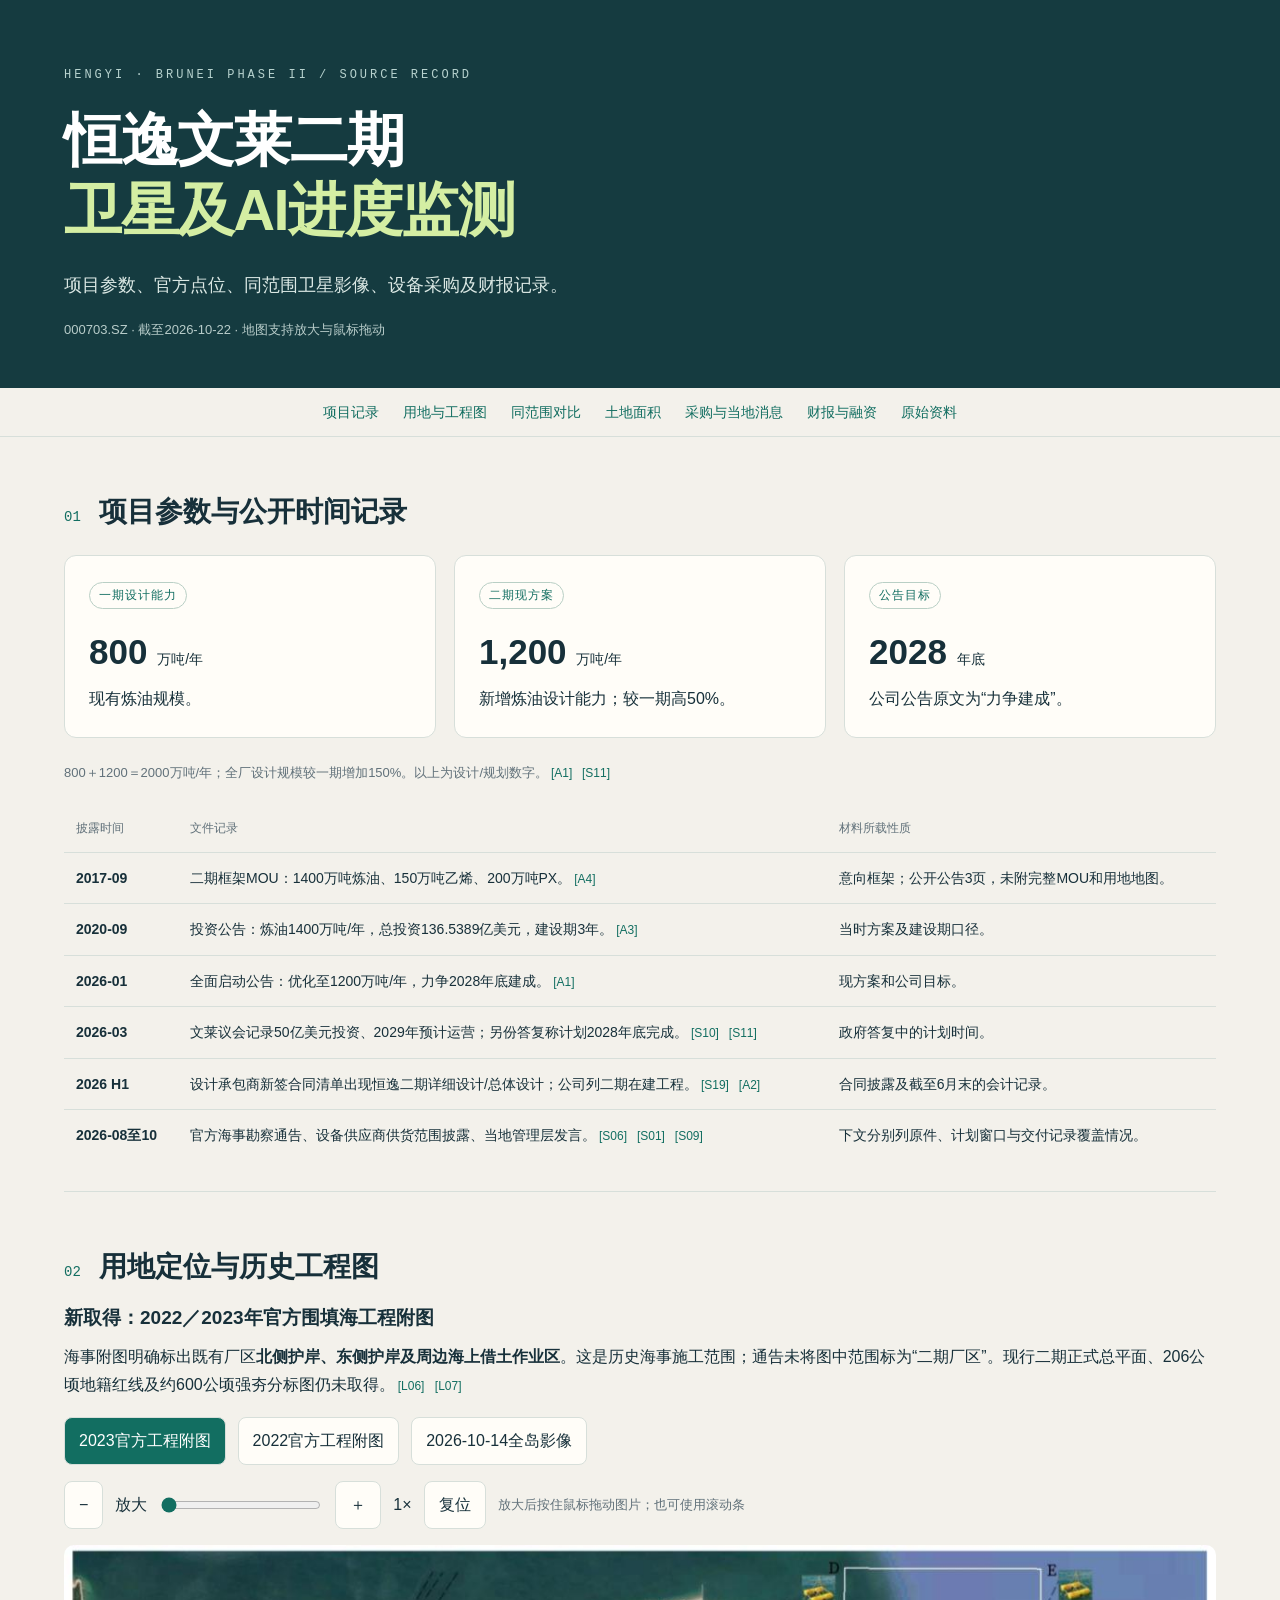
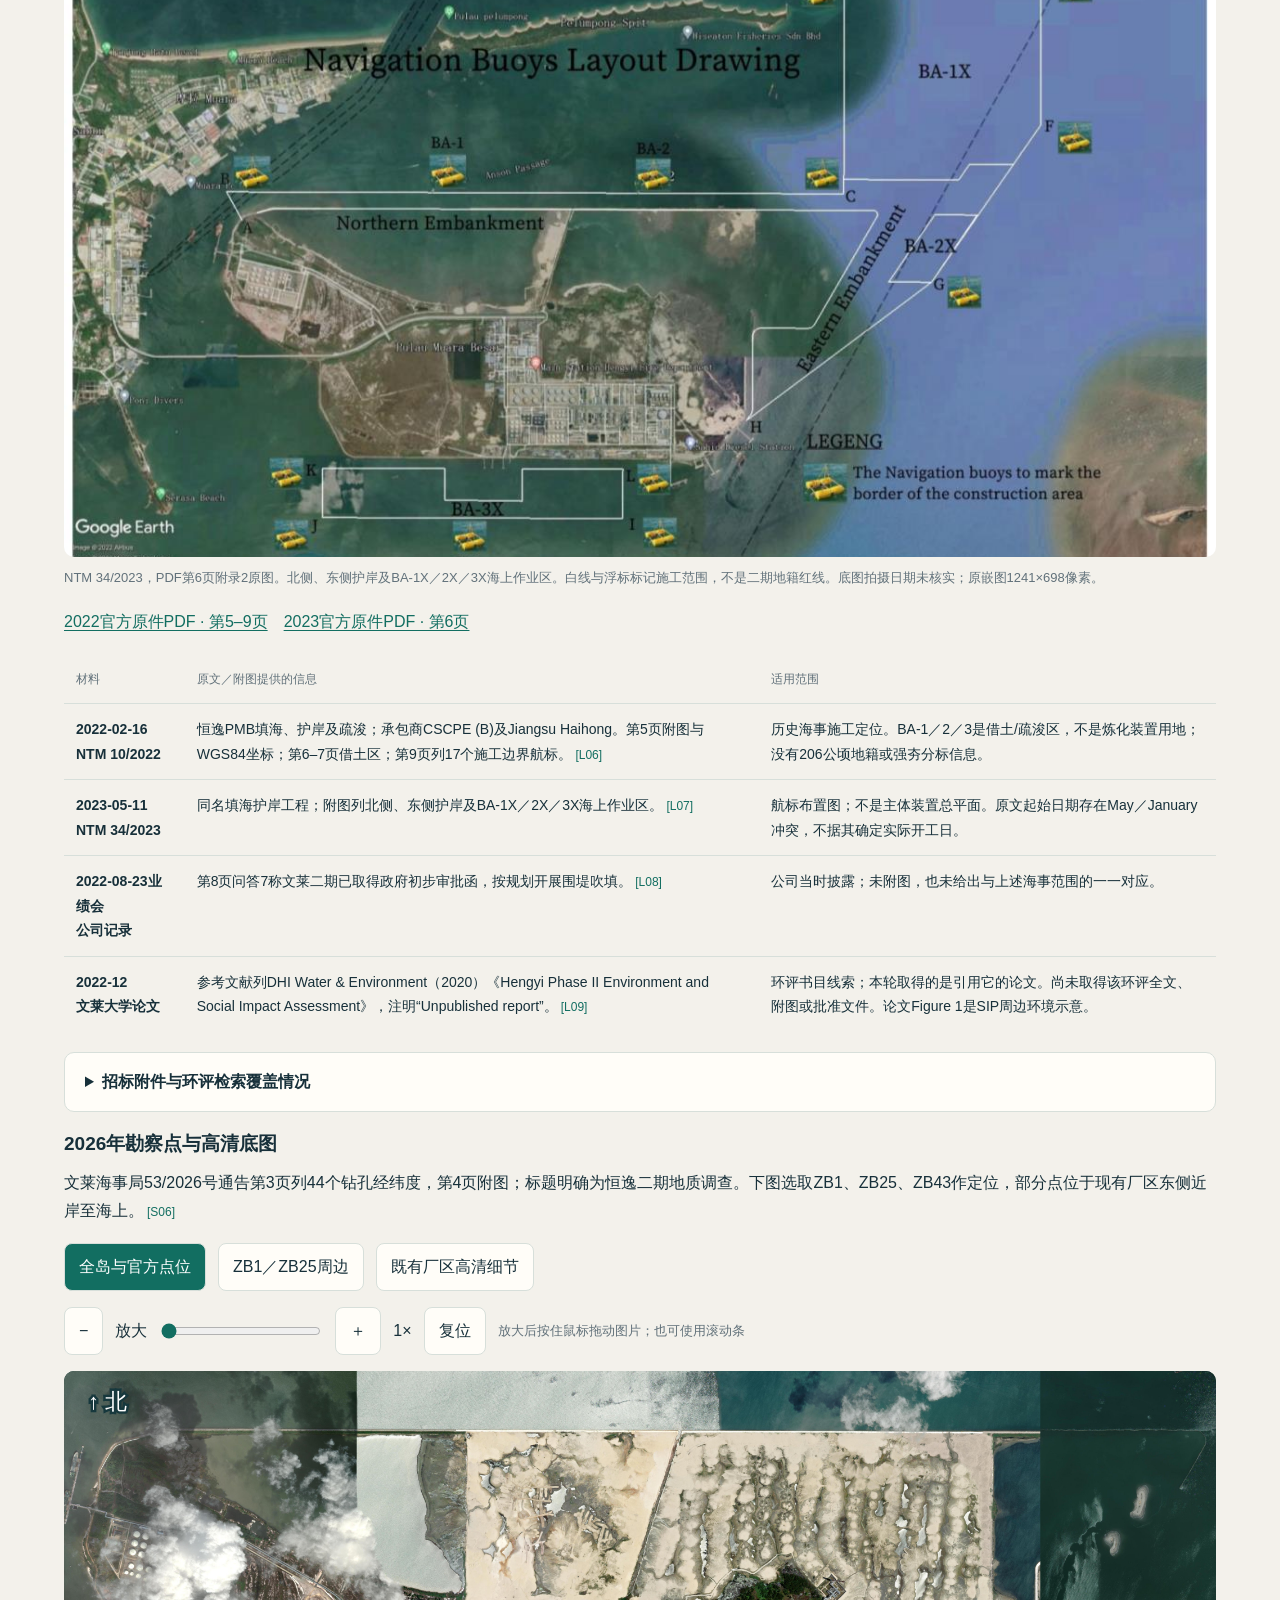
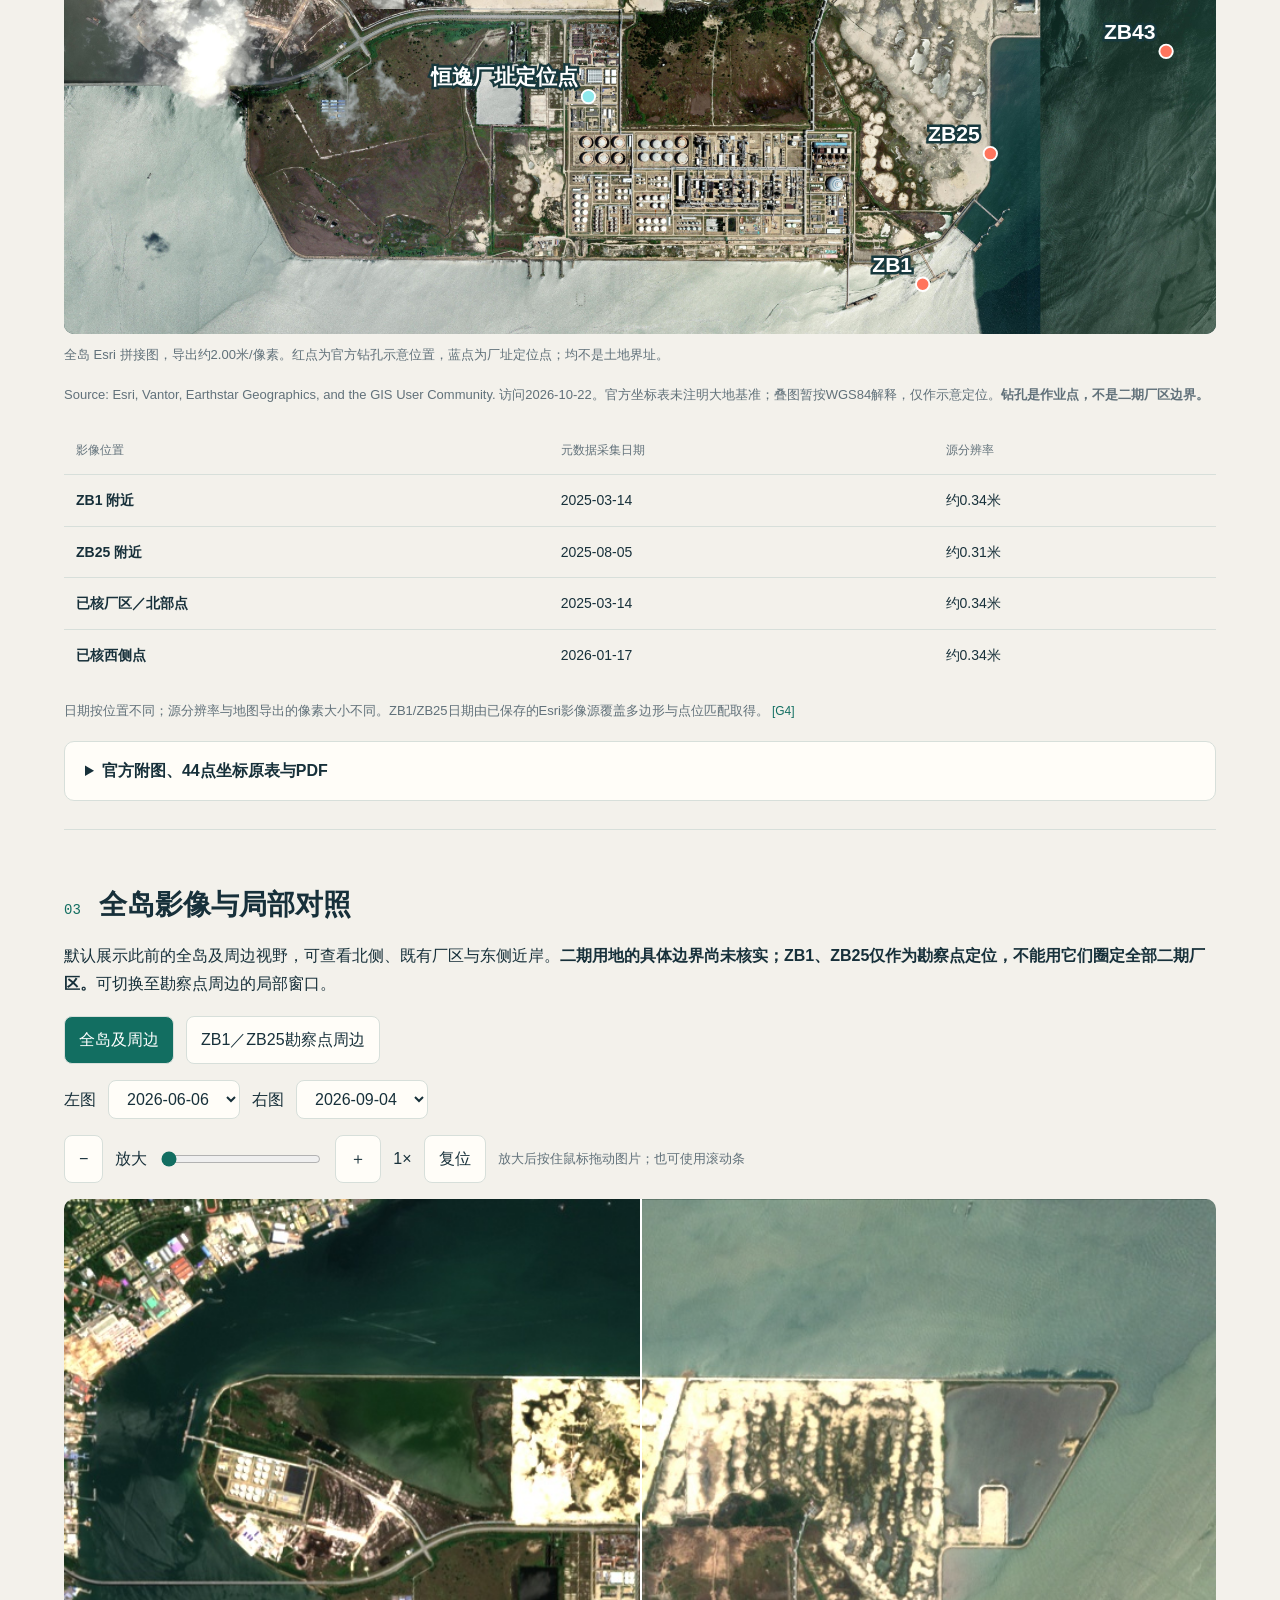
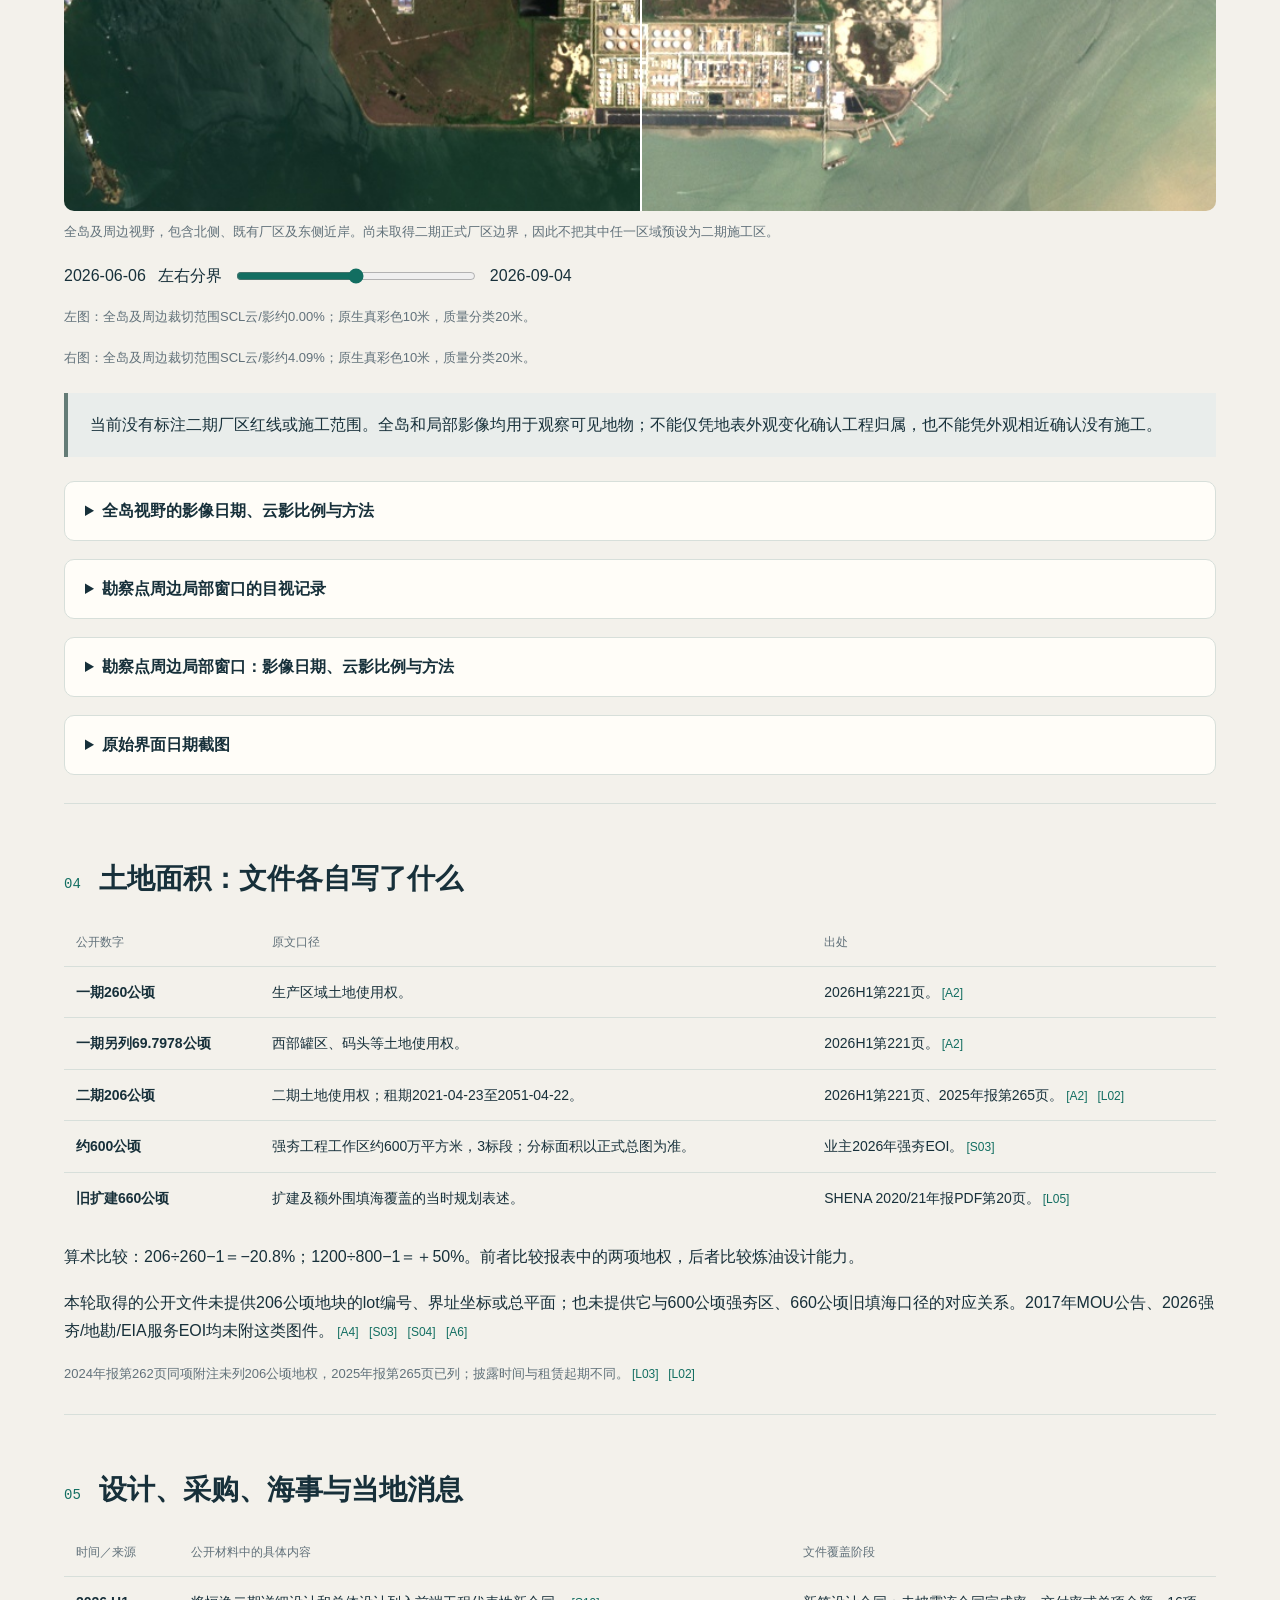
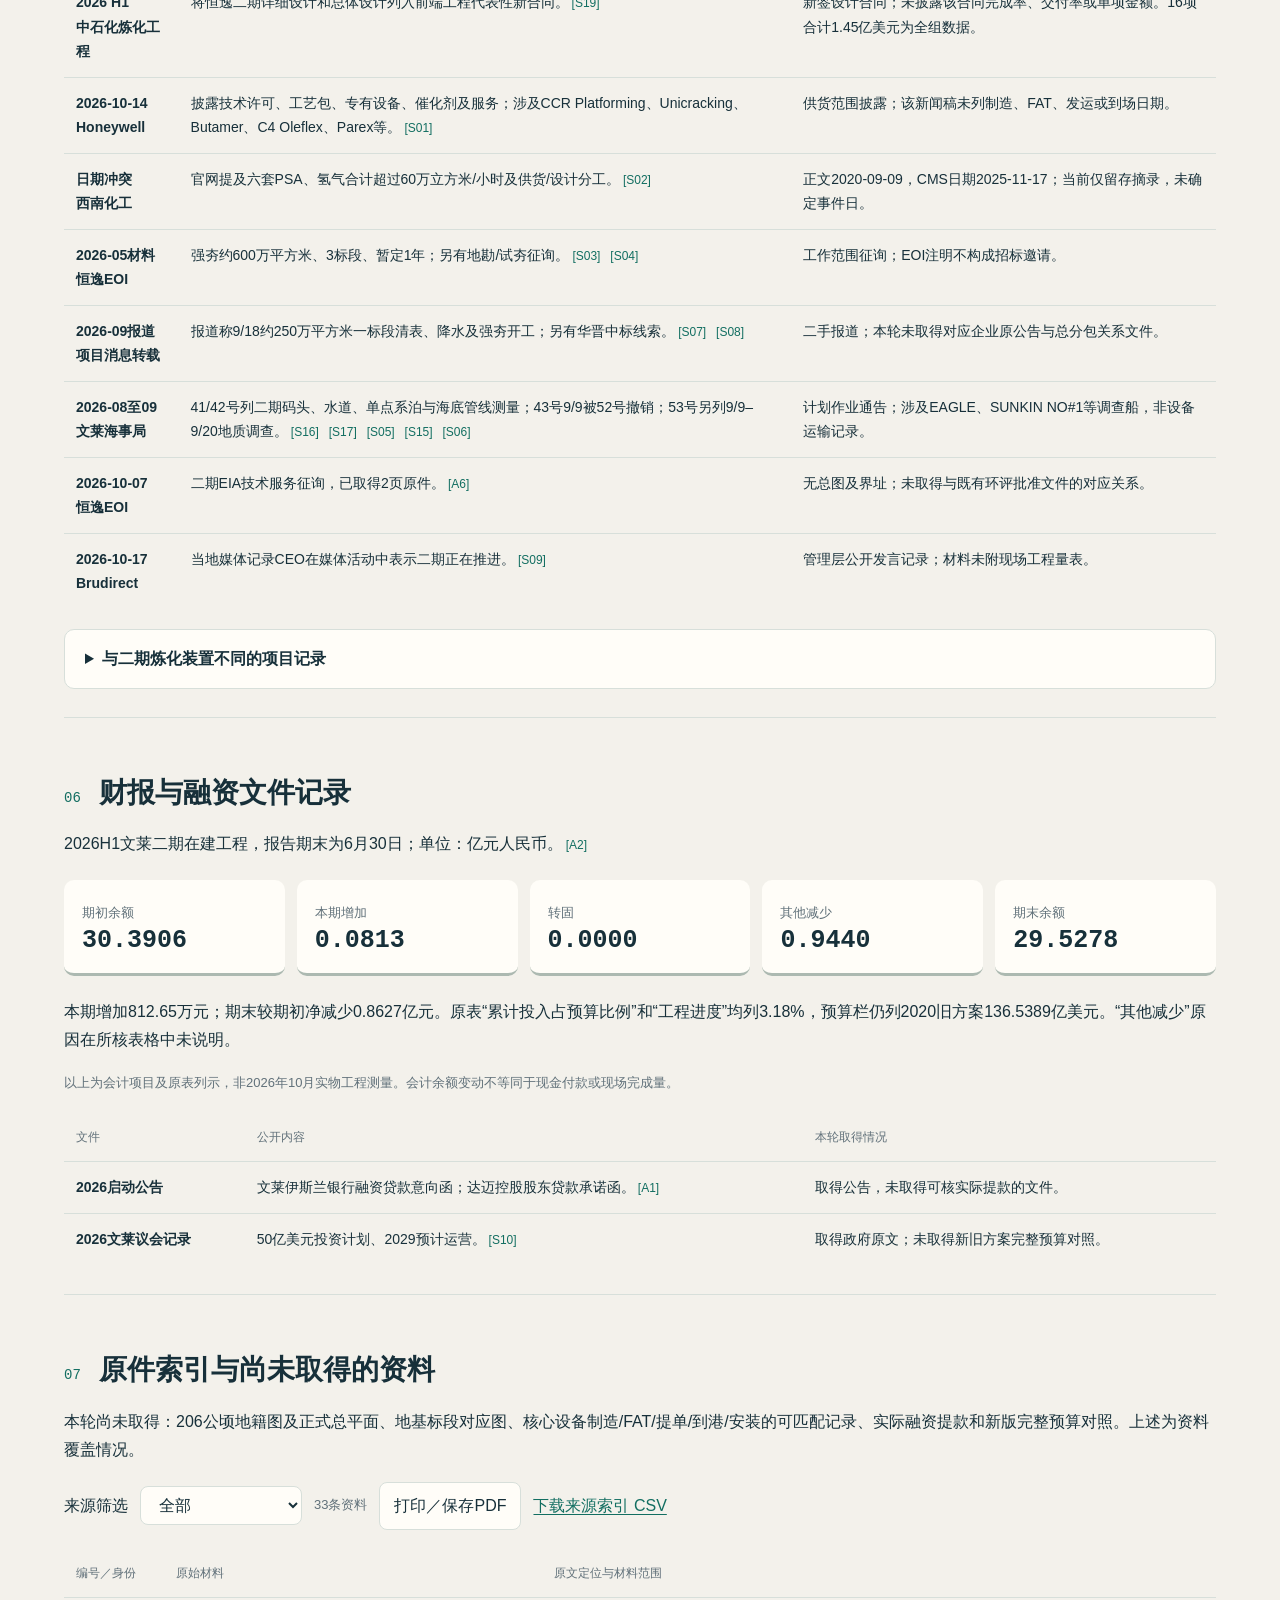
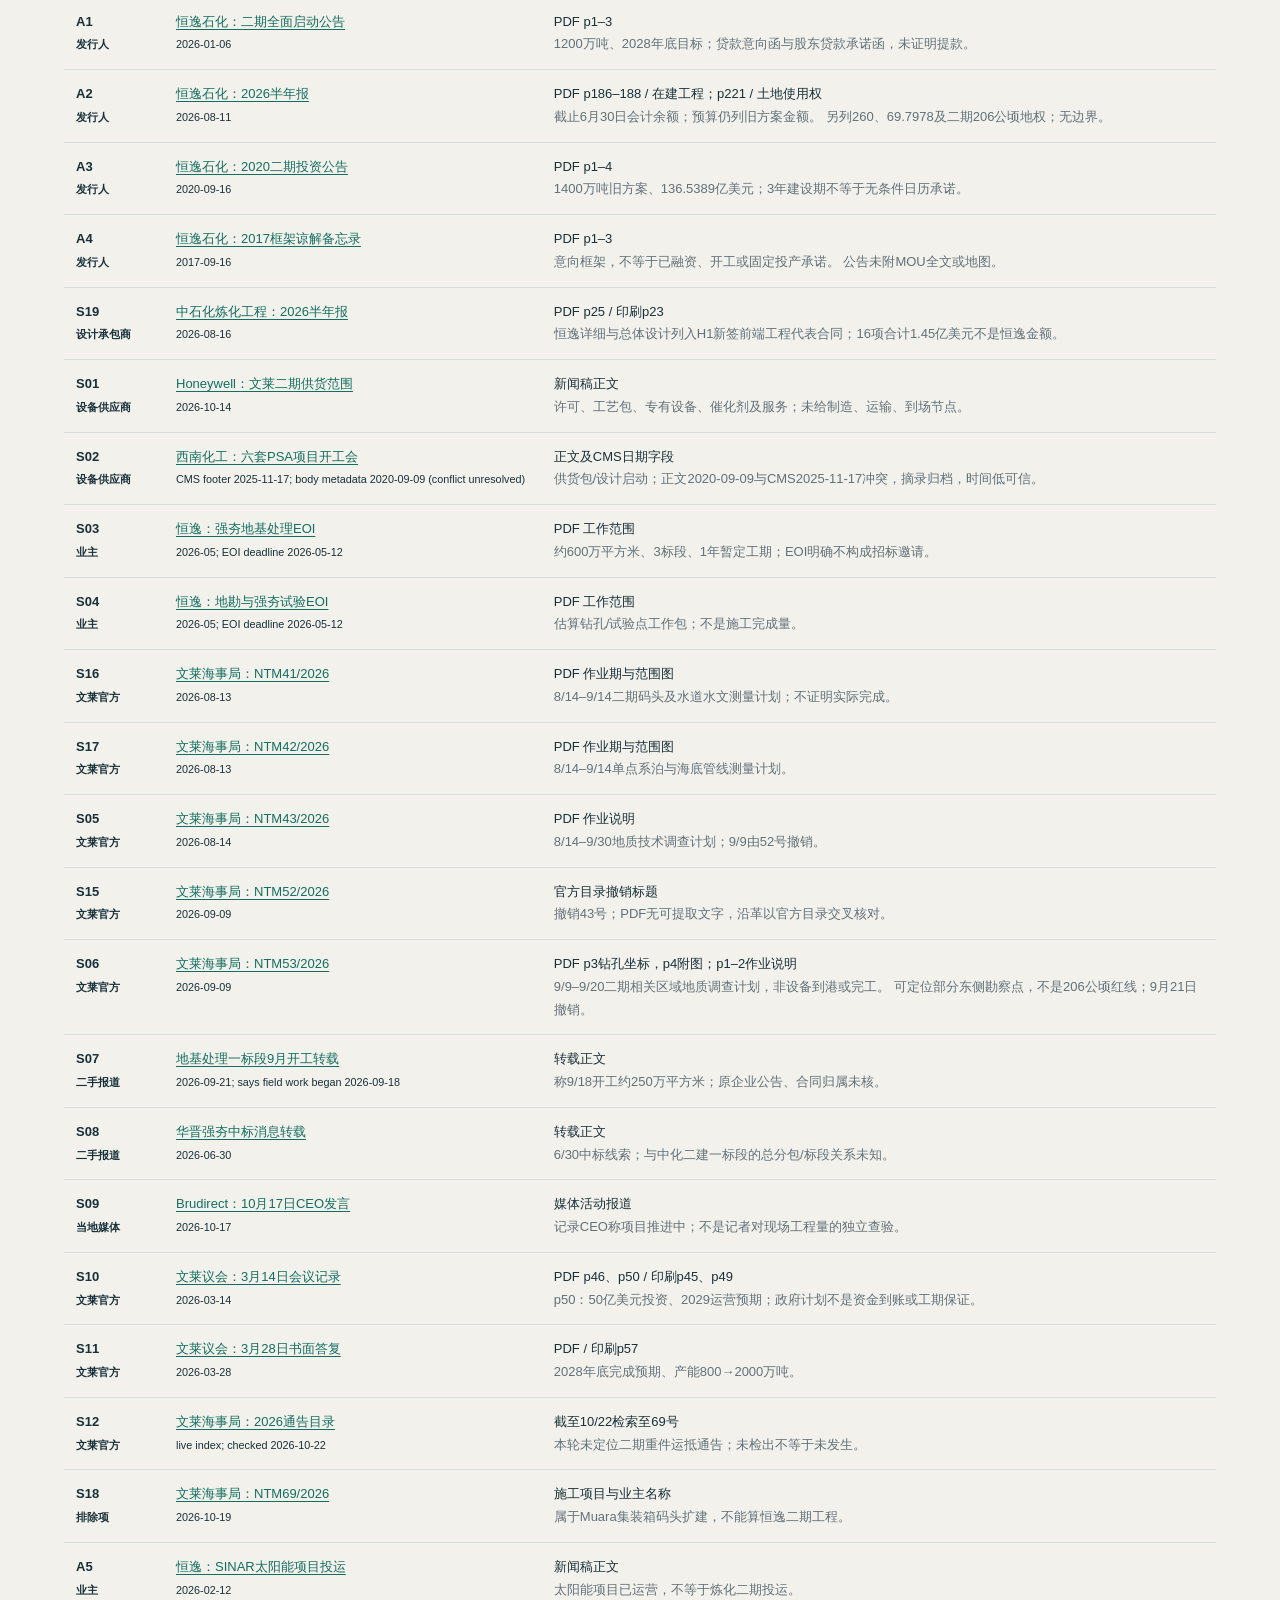
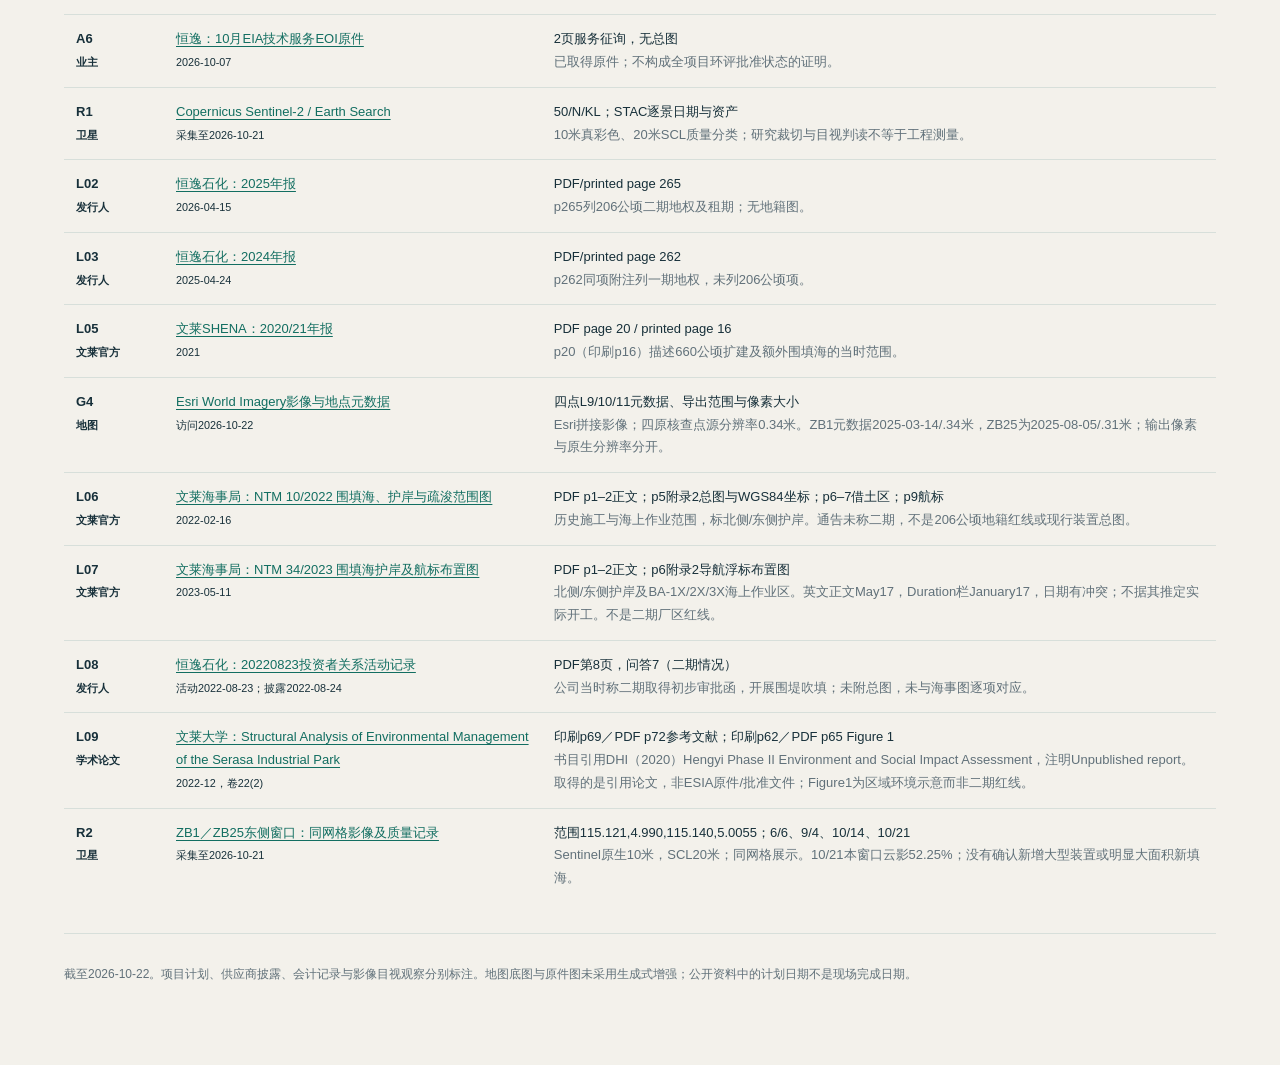
==== commit fd35abad: "Use shared dashboard title for customer-specific Pages sites" ====
--- a/public/index.html
+++ b/public/index.html
@@ -1,7 +1,7 @@
 <!DOCTYPE html>
 
-<html lang="zh-CN"><head><meta charset="utf-8"/><meta content="width=device-width,initial-scale=1" name="viewport"/><title>恒逸文莱二期卫星及AI进度监测（大成荣总）</title><link href="assets/058614176294602a375f.css" rel="stylesheet"/><meta content="恒逸石化文莱二期公开事实、官方勘察点、全岛卫星时序与局部对照、设备采购及财报记录。资料截至2026年10月22日，二期厂区边界尚未核实。" name="description"/></head><body>
-<header><div class="wrap"><div class="eyebrow">HENGYI · BRUNEI PHASE II / SOURCE RECORD</div><h1>恒逸文莱二期<br/><em>卫星及AI进度监测（大成荣总）</em></h1><p>项目参数、官方点位、同范围卫星影像、设备采购及财报记录。</p><div class="meta">000703.SZ · 截至2026-10-22 · 地图支持放大与鼠标拖动</div></div></header>
+<html lang="zh-CN"><head><meta charset="utf-8"/><meta content="width=device-width,initial-scale=1" name="viewport"/><title>恒逸文莱二期卫星及AI进度监测</title><link href="assets/058614176294602a375f.css" rel="stylesheet"/><meta content="恒逸石化文莱二期公开事实、官方勘察点、全岛卫星时序与局部对照、设备采购及财报记录。资料截至2026年10月22日，二期厂区边界尚未核实。" name="description"/></head><body>
+<header><div class="wrap"><div class="eyebrow">HENGYI · BRUNEI PHASE II / SOURCE RECORD</div><h1>恒逸文莱二期<br/><em>卫星及AI进度监测</em></h1><p>项目参数、官方点位、同范围卫星影像、设备采购及财报记录。</p><div class="meta">000703.SZ · 截至2026-10-22 · 地图支持放大与鼠标拖动</div></div></header>
 <nav aria-label="报告导航"><a href="#verdict">项目记录</a><a href="#land">用地与工程图</a><a href="#satellite">同范围对比</a><a href="#area">土地面积</a><a href="#delivery">采购与当地消息</a><a href="#money">财报与融资</a><a href="#sources">原始资料</a></nav>
 <main class="wrap">
 <section id="verdict"><div class="section-head"><span class="num">01</span><h2>项目参数与公开时间记录</h2></div>
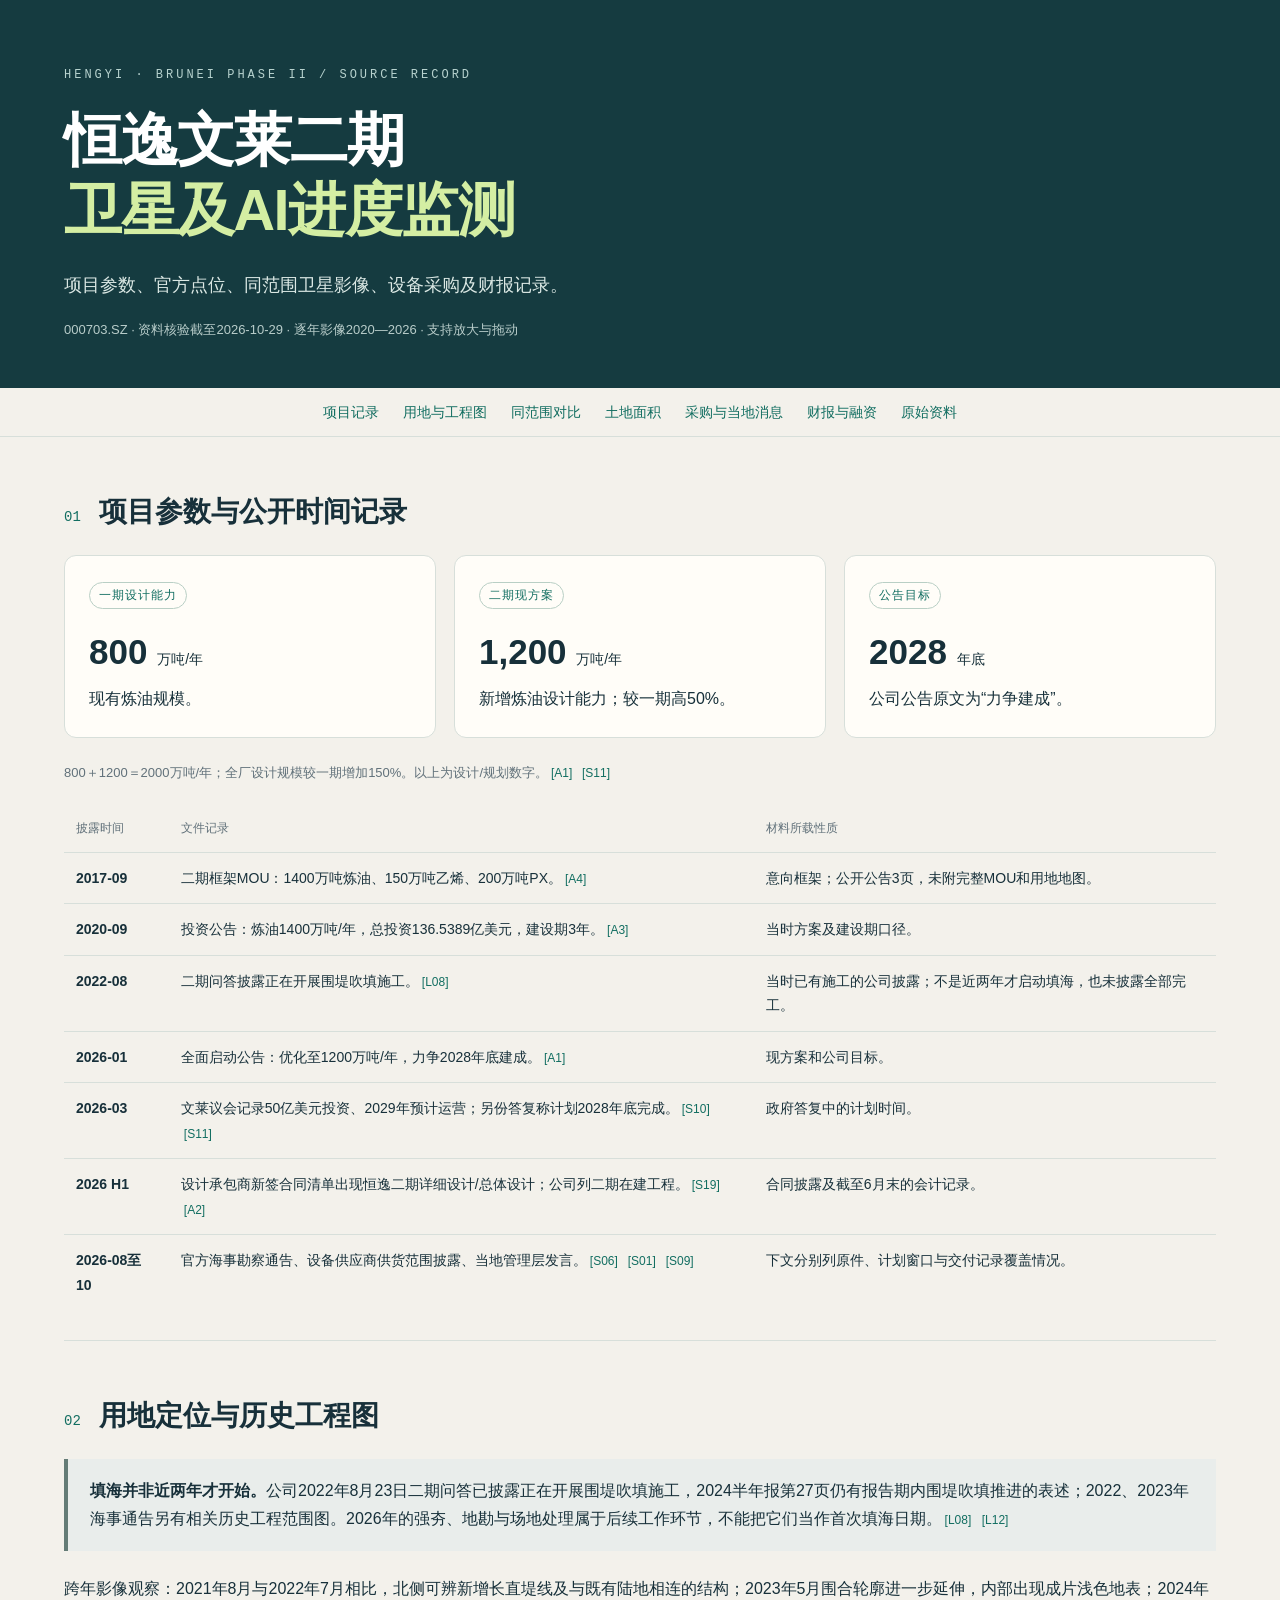
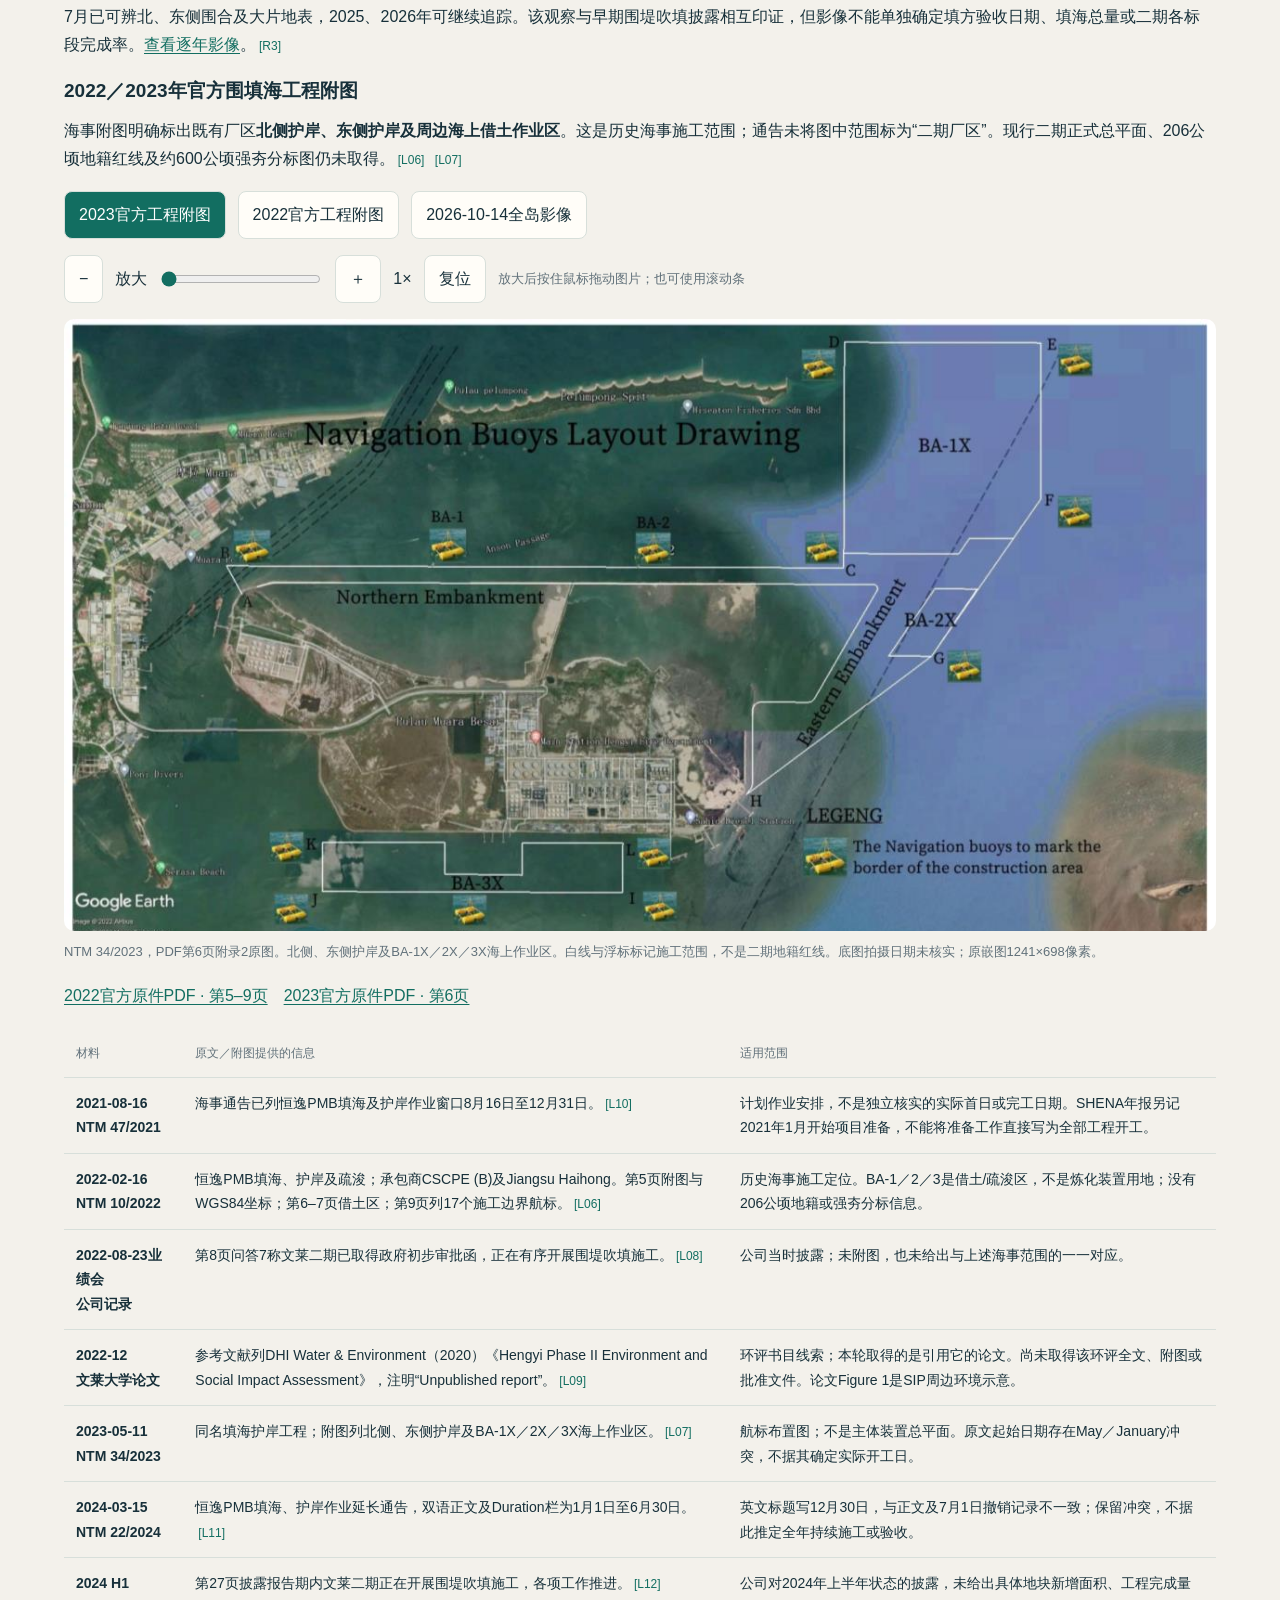
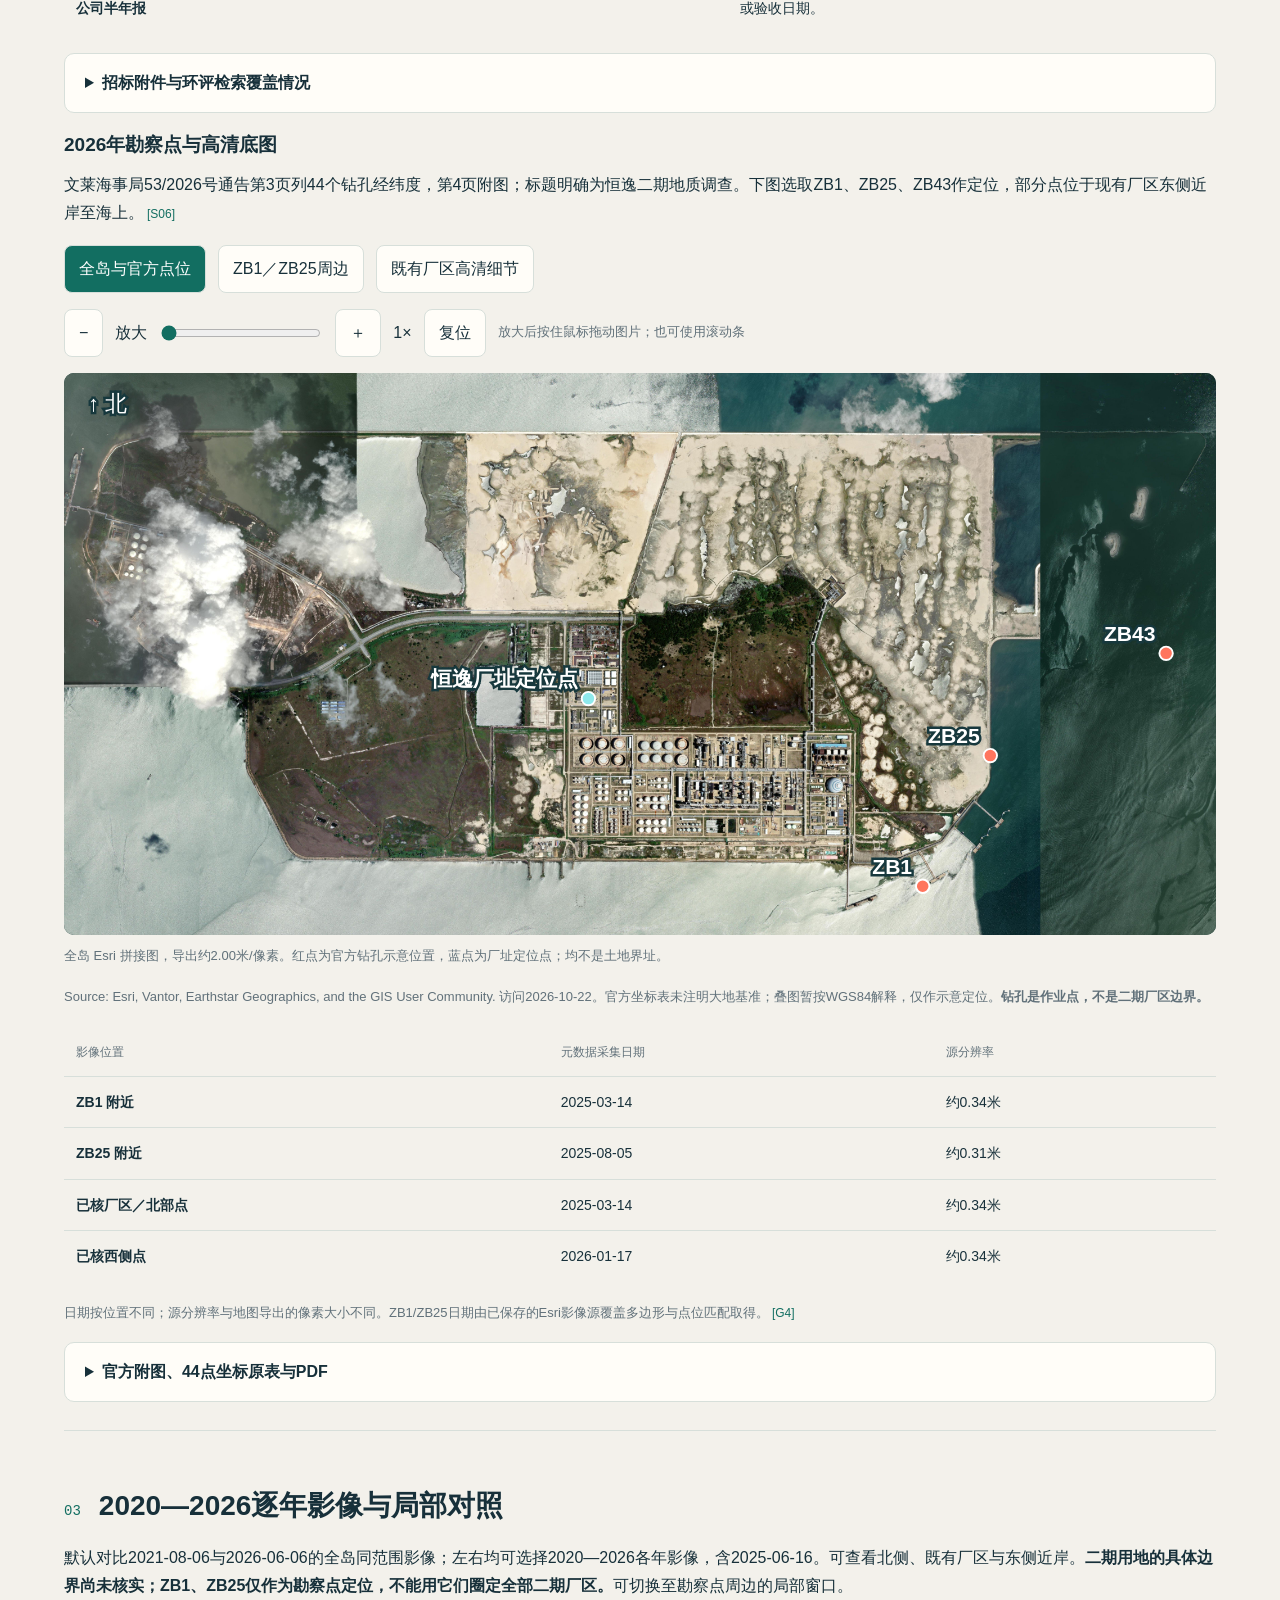
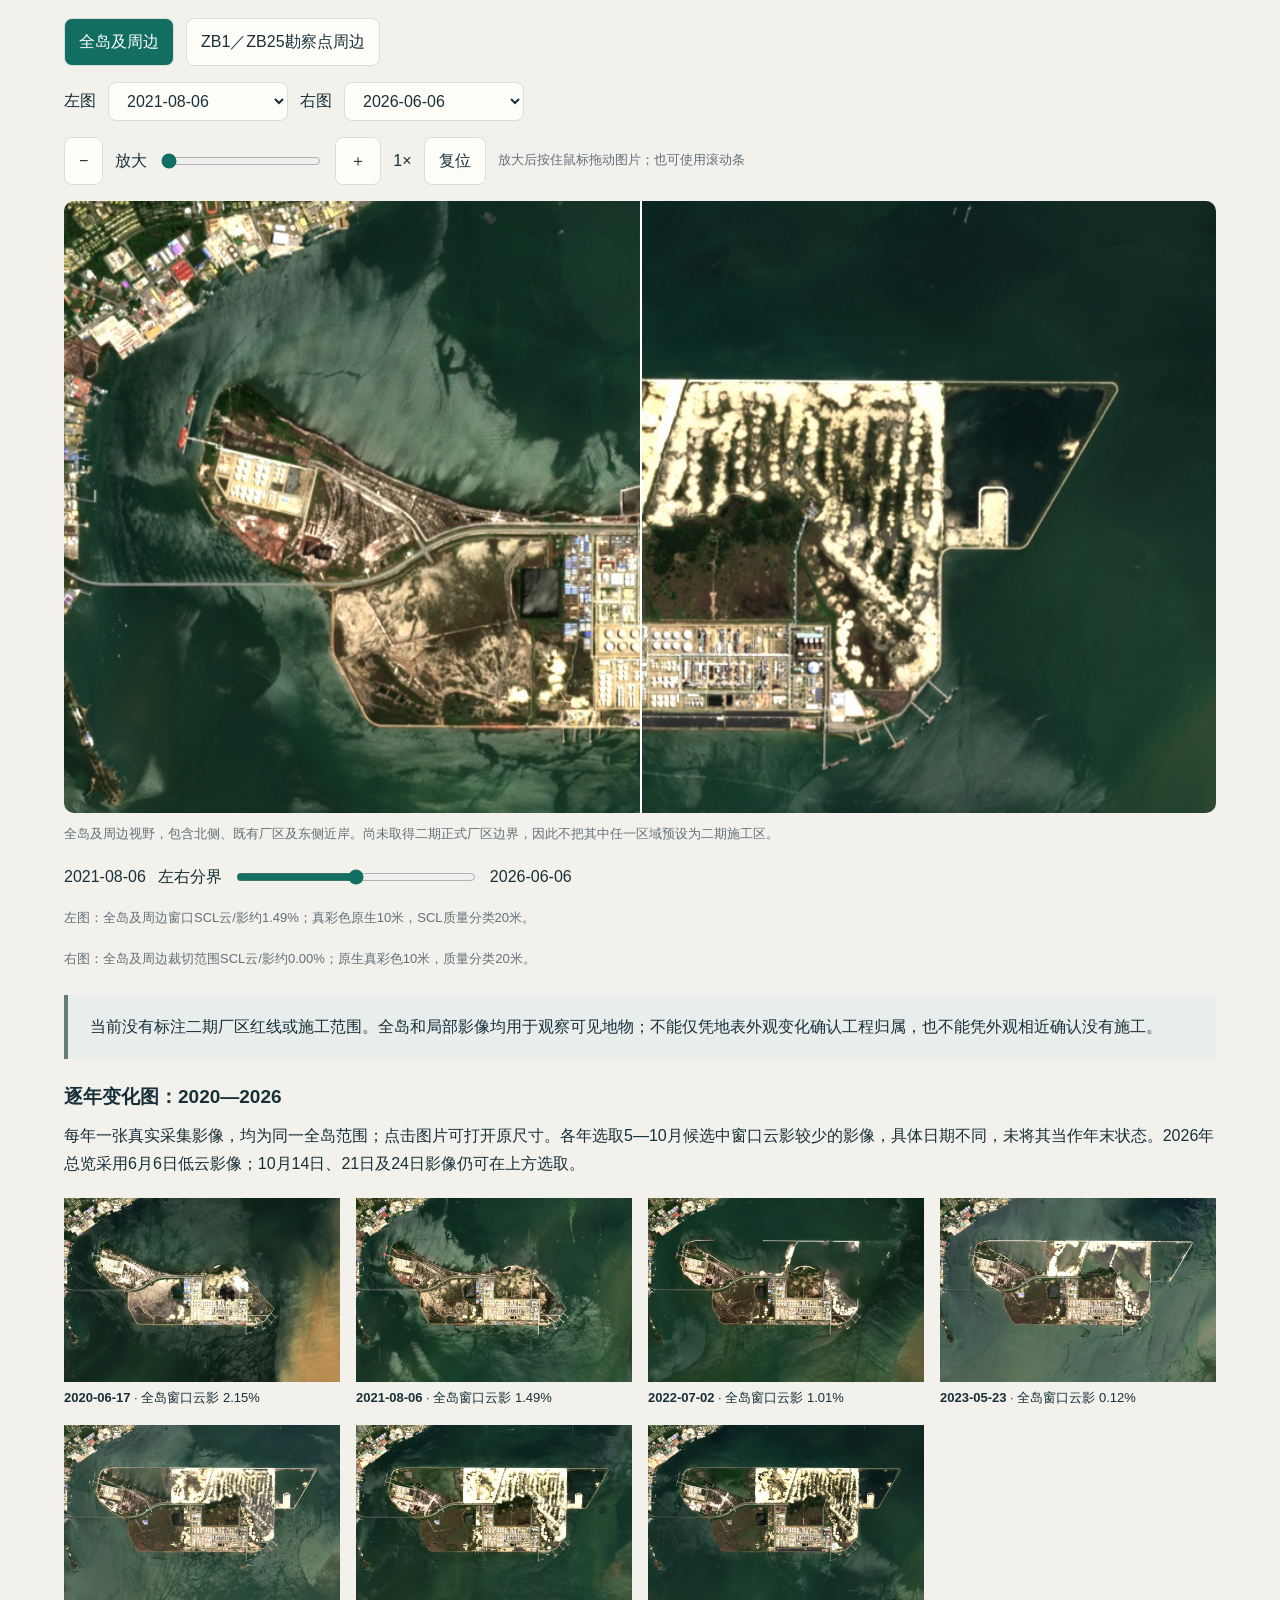
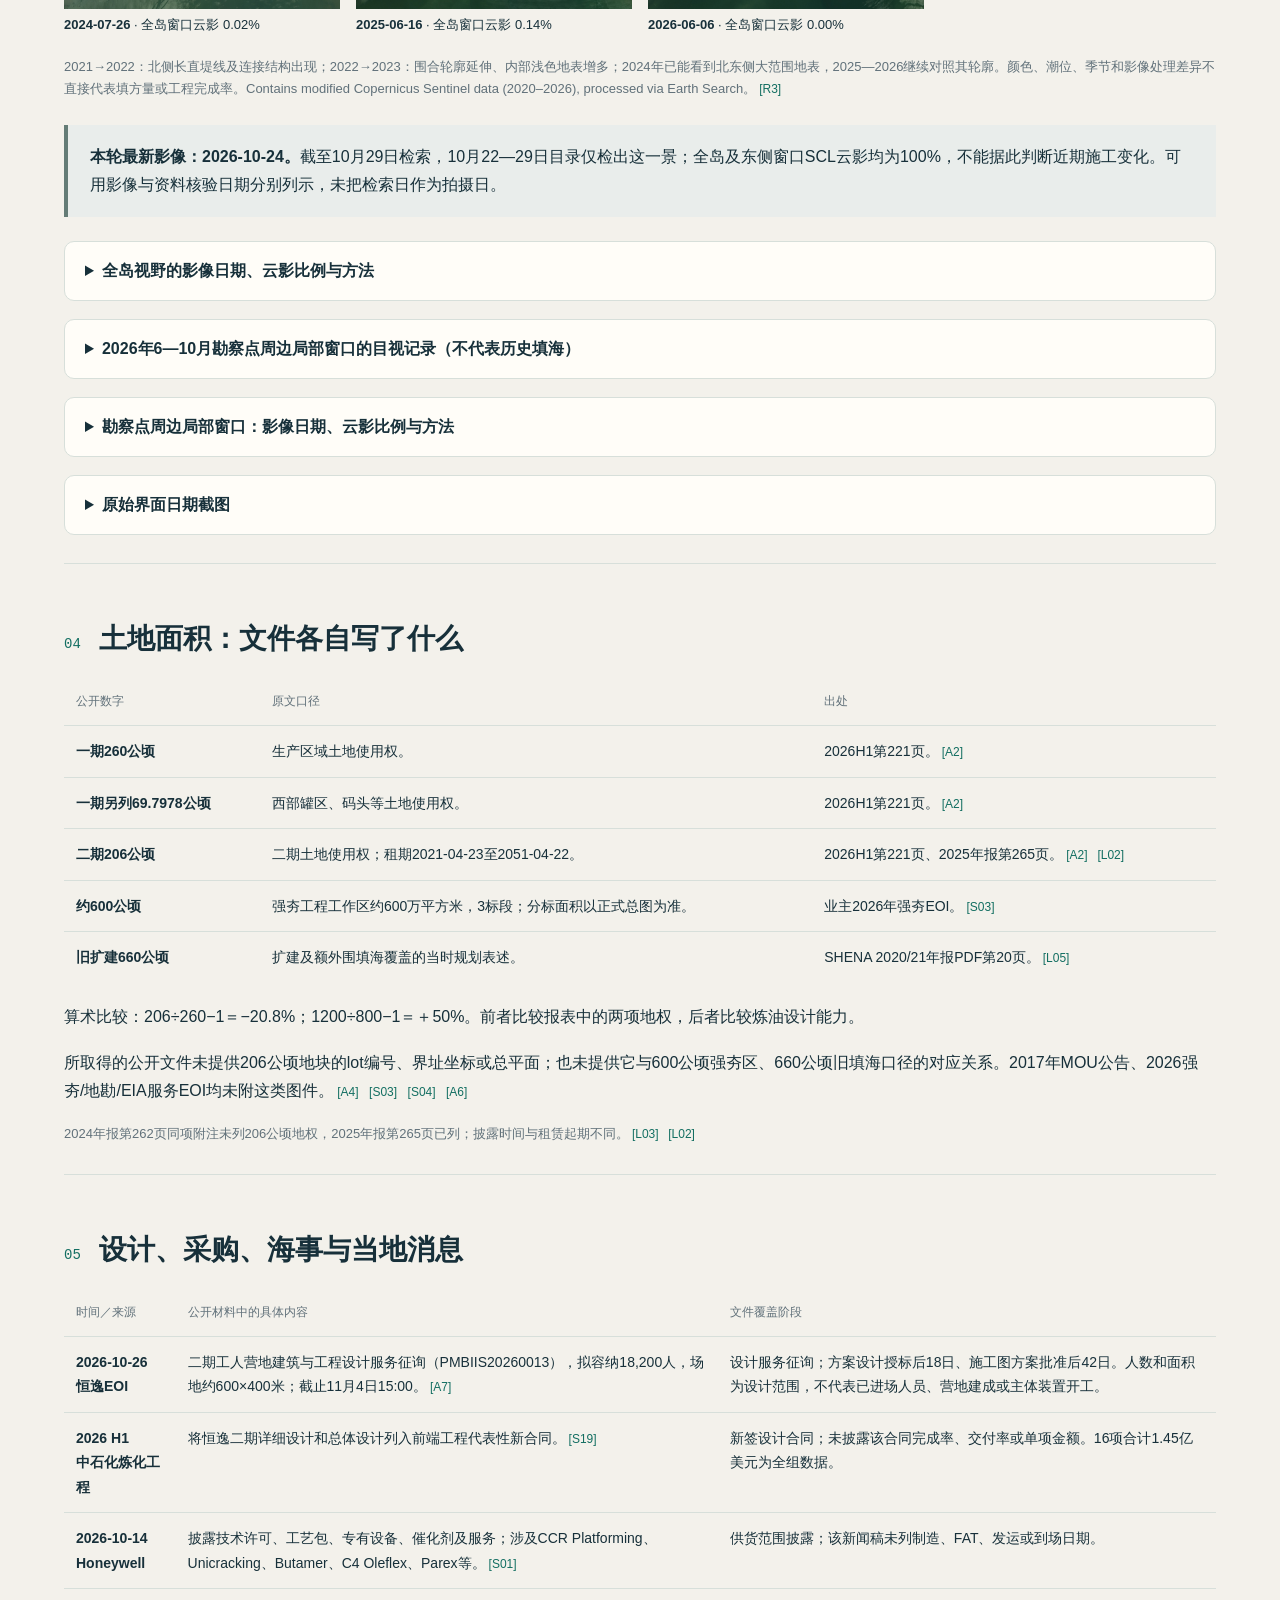
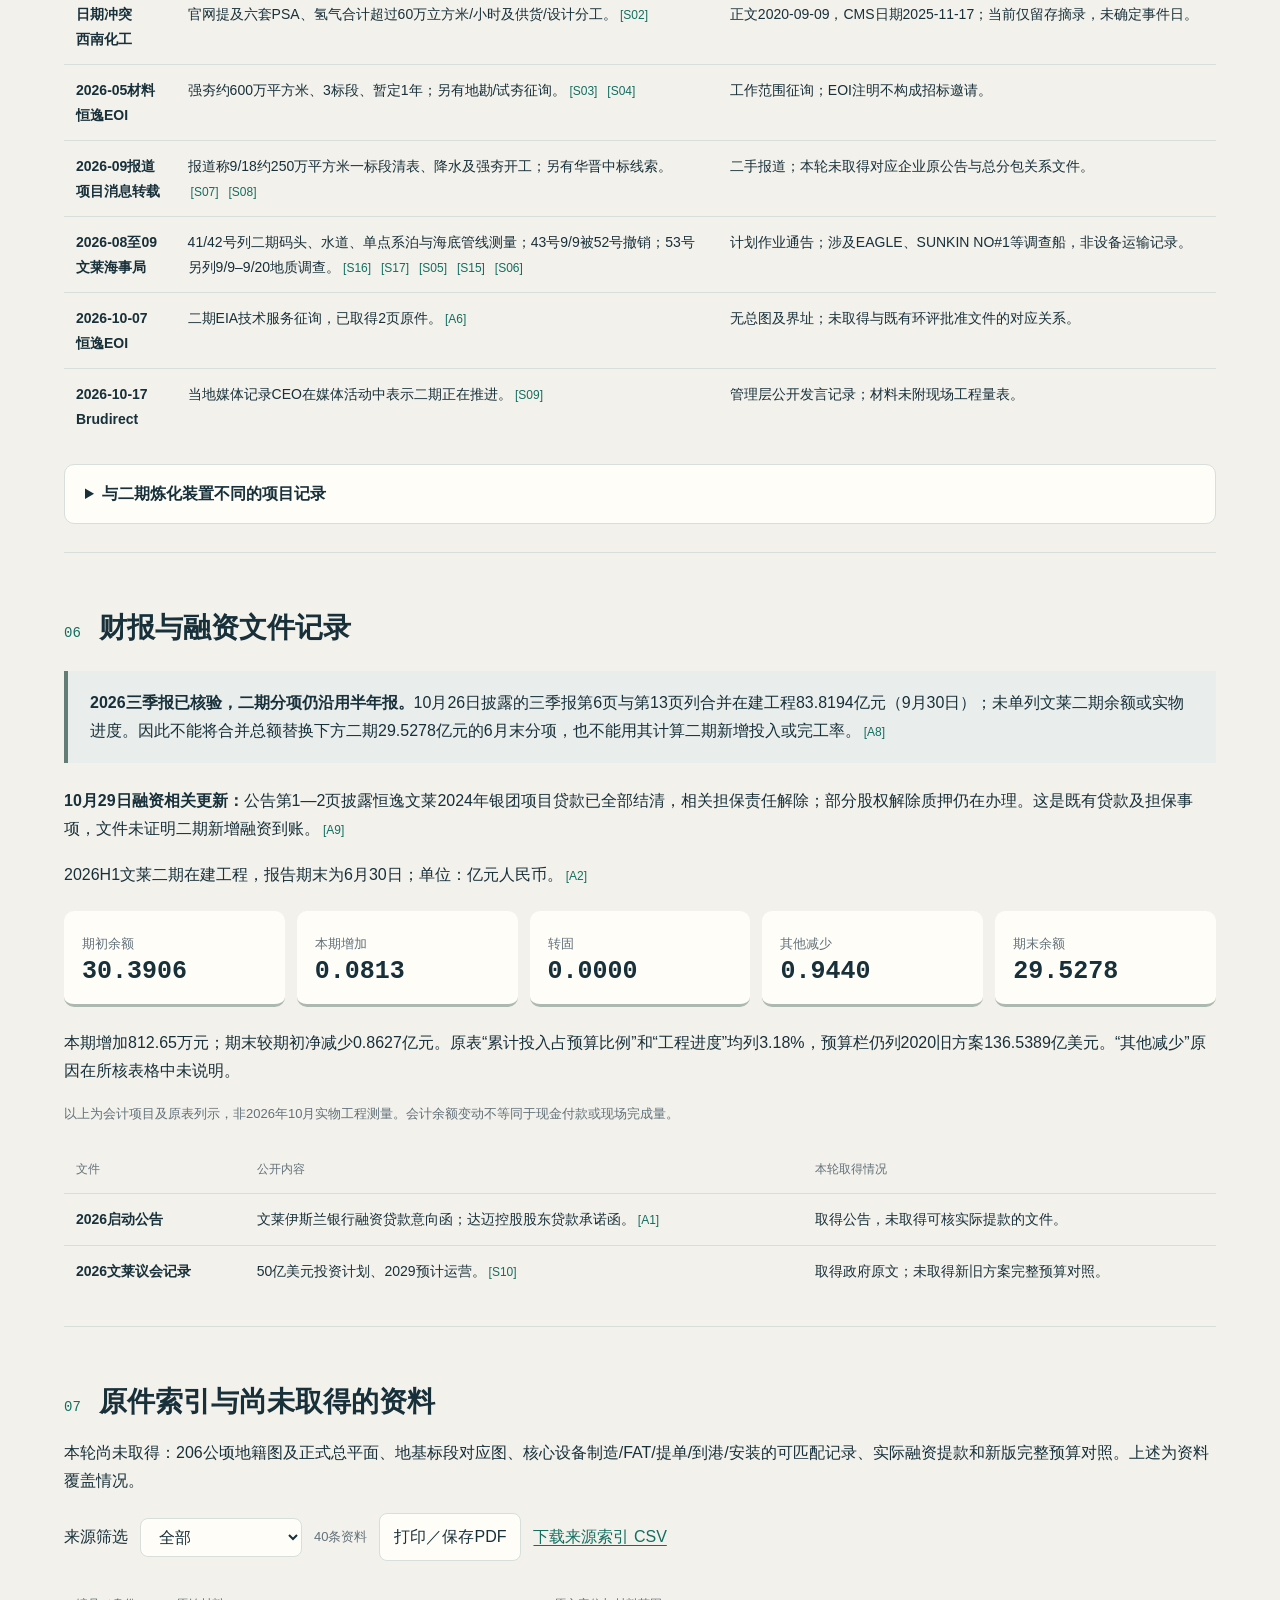
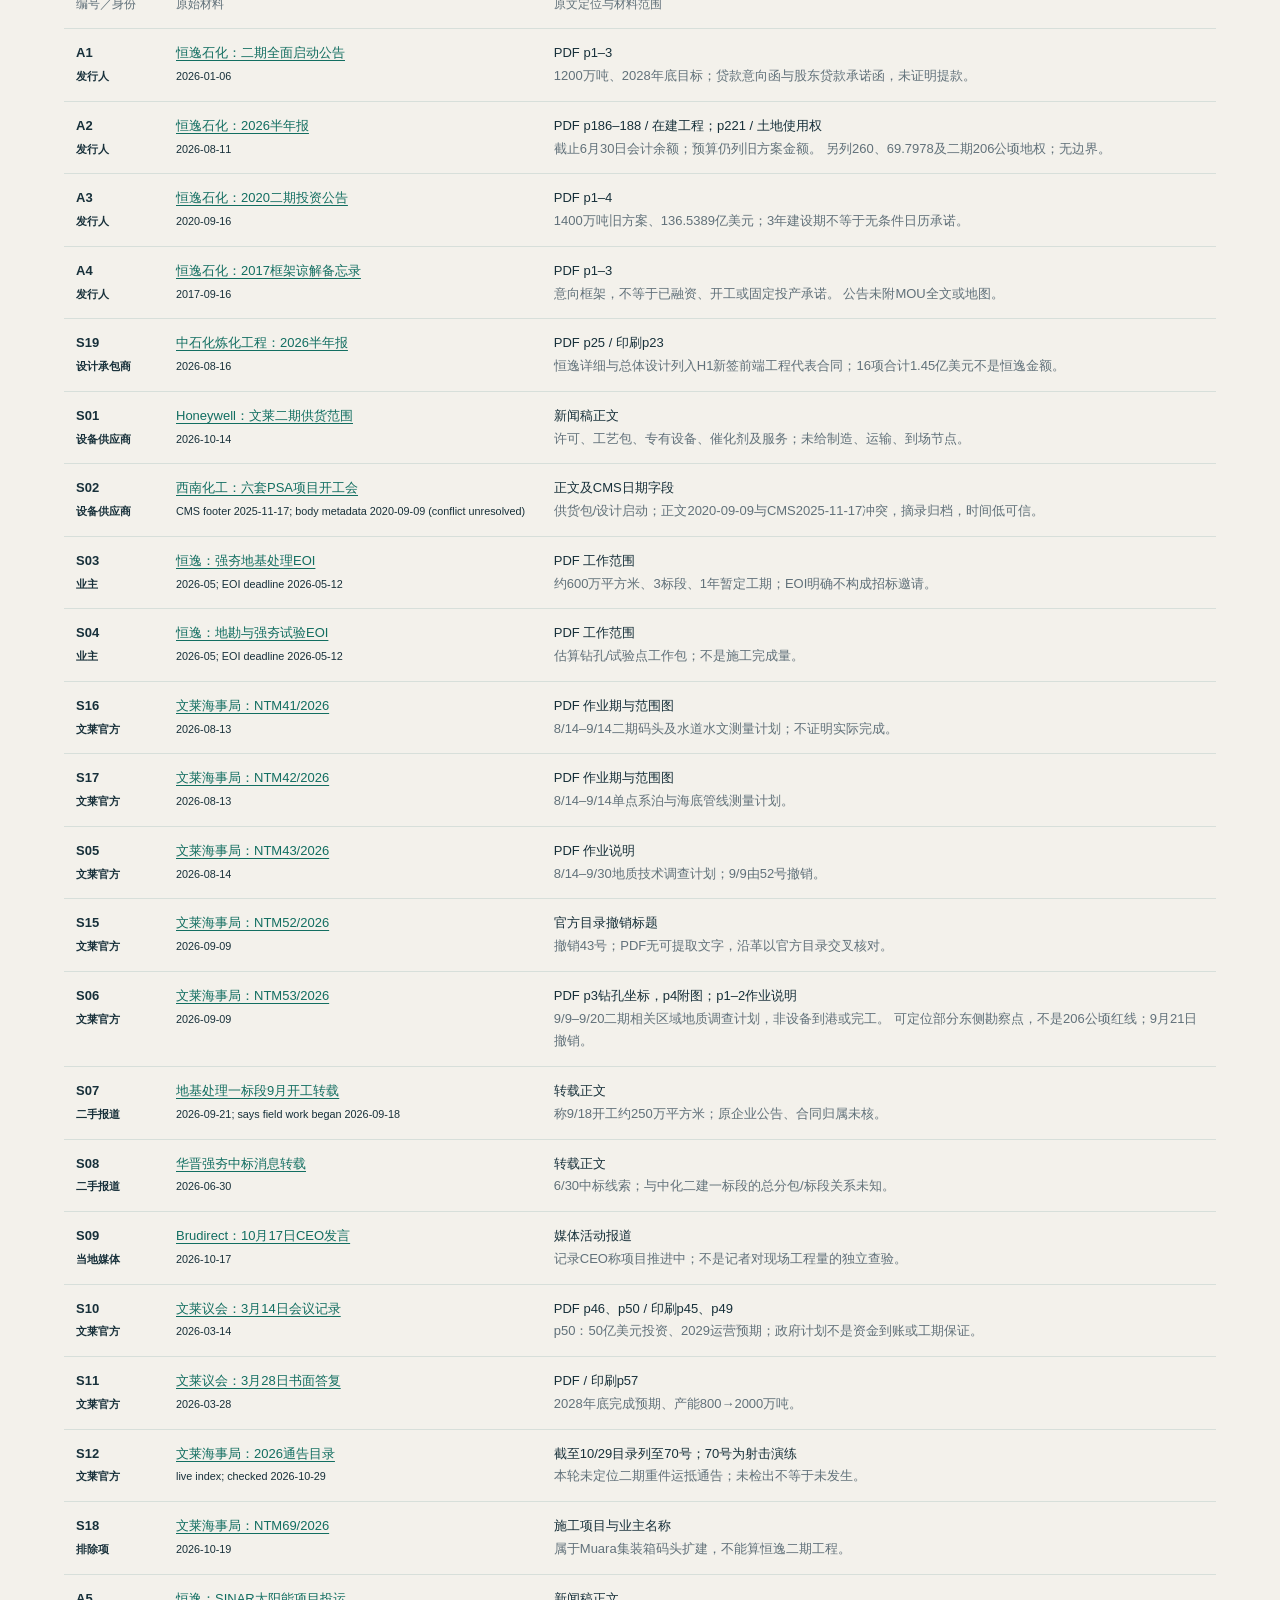
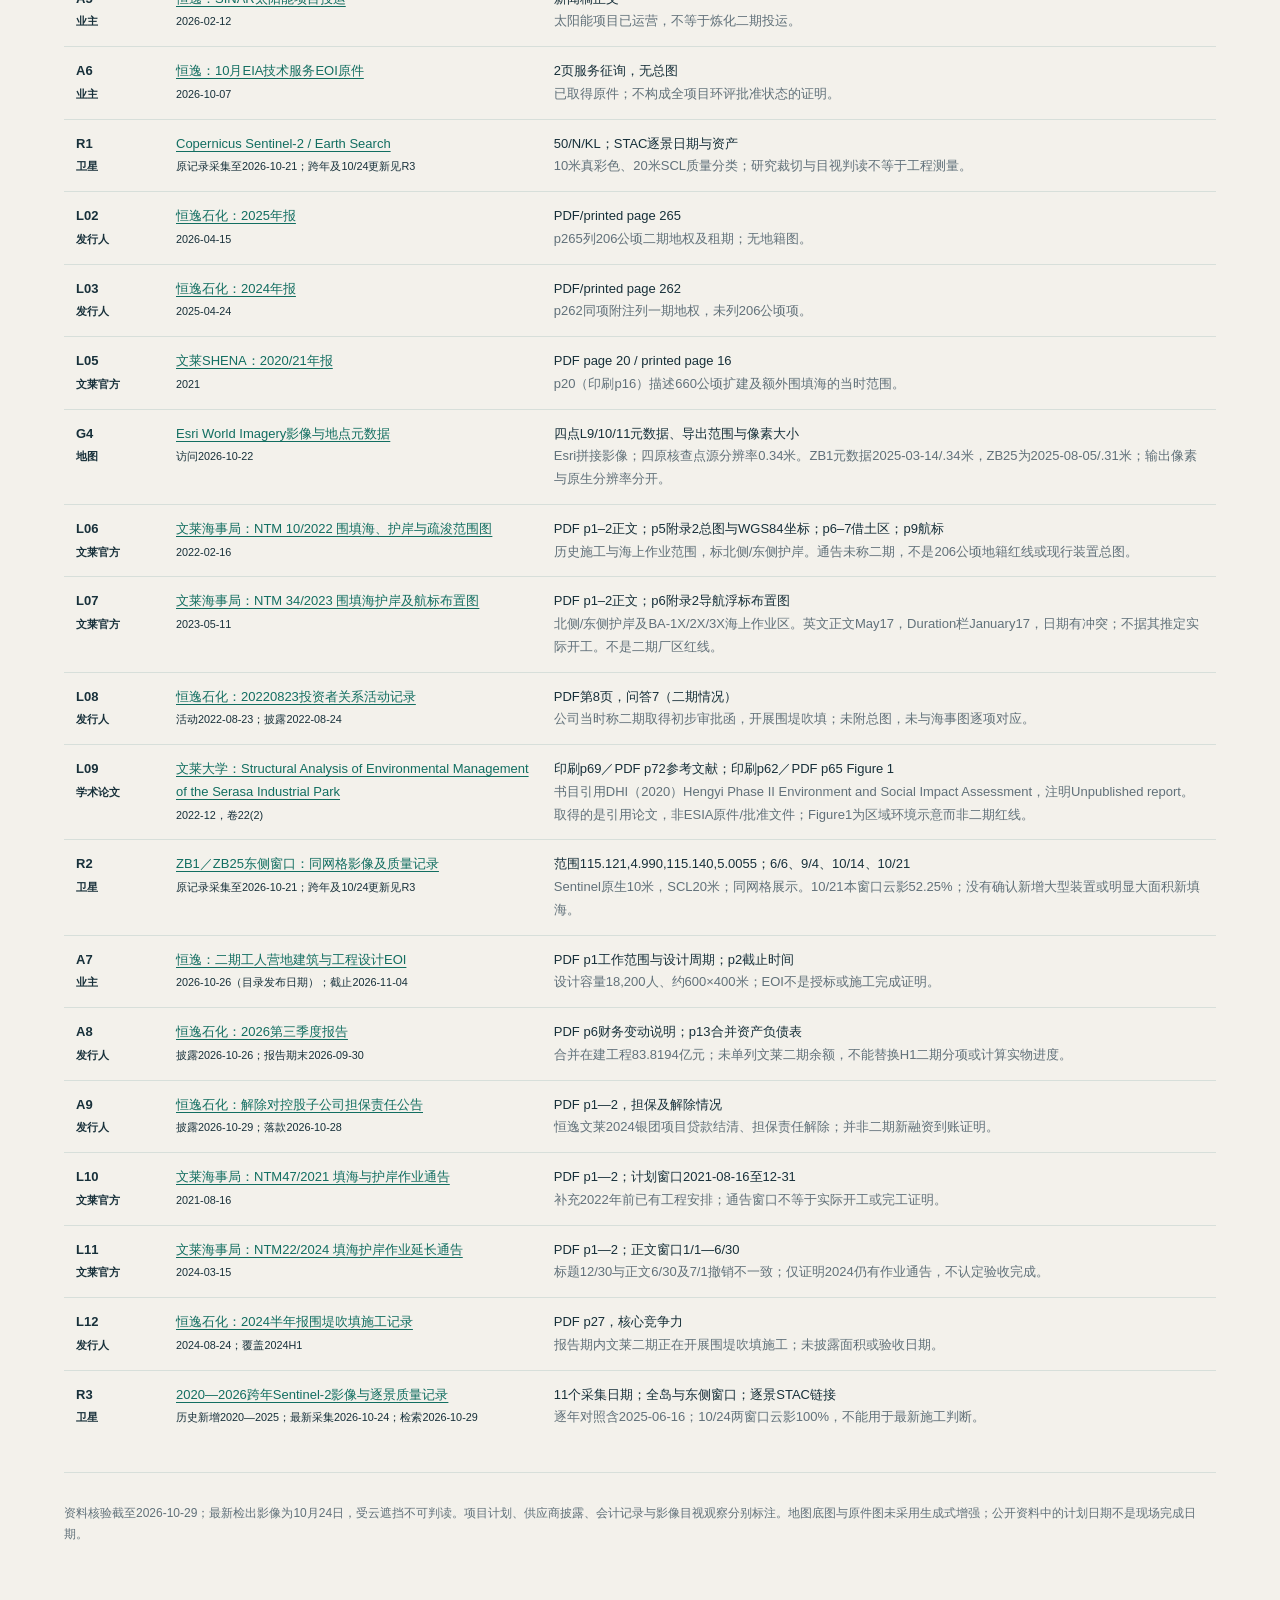
==== commit ad648f80: "Add annual satellite comparisons and verified October project updates" ====
--- a/public/index.html
+++ b/public/index.html
@@ -1,7 +1,7 @@
 <!DOCTYPE html>
 
-<html lang="zh-CN"><head><meta charset="utf-8"/><meta content="width=device-width,initial-scale=1" name="viewport"/><title>恒逸文莱二期卫星及AI进度监测</title><link href="assets/058614176294602a375f.css" rel="stylesheet"/><meta content="恒逸石化文莱二期公开事实、官方勘察点、全岛卫星时序与局部对照、设备采购及财报记录。资料截至2026年10月22日，二期厂区边界尚未核实。" name="description"/></head><body>
-<header><div class="wrap"><div class="eyebrow">HENGYI · BRUNEI PHASE II / SOURCE RECORD</div><h1>恒逸文莱二期<br/><em>卫星及AI进度监测</em></h1><p>项目参数、官方点位、同范围卫星影像、设备采购及财报记录。</p><div class="meta">000703.SZ · 截至2026-10-22 · 地图支持放大与鼠标拖动</div></div></header>
+<html lang="zh-CN"><head><meta charset="utf-8"/><meta content="width=device-width,initial-scale=1" name="viewport"/><title>恒逸文莱二期卫星及AI进度监测</title><link href="assets/4f3dde61b11d015799d5.css" rel="stylesheet"/><meta content="恒逸石化文莱二期公开事实、官方勘察点、全岛卫星时序与局部对照、设备采购及财报记录。资料核验截至2026年10月29日，逐年卫星影像覆盖2020—2026年，二期厂区边界尚未核实。" name="description"/></head><body>
+<header><div class="wrap"><div class="eyebrow">HENGYI · BRUNEI PHASE II / SOURCE RECORD</div><h1>恒逸文莱二期<br/><em>卫星及AI进度监测</em></h1><p>项目参数、官方点位、同范围卫星影像、设备采购及财报记录。</p><div class="meta">000703.SZ · 资料核验截至2026-10-29 · 逐年影像2020—2026 · 支持放大与拖动</div></div></header>
 <nav aria-label="报告导航"><a href="#verdict">项目记录</a><a href="#land">用地与工程图</a><a href="#satellite">同范围对比</a><a href="#area">土地面积</a><a href="#delivery">采购与当地消息</a><a href="#money">财报与融资</a><a href="#sources">原始资料</a></nav>
 <main class="wrap">
 <section id="verdict"><div class="section-head"><span class="num">01</span><h2>项目参数与公开时间记录</h2></div>
@@ -10,25 +10,23 @@
 <div class="table-scroll"><table><thead><tr><th>披露时间</th><th>文件记录</th><th>材料所载性质</th></tr></thead><tbody>
 <tr><td>2017-09</td><td>二期框架MOU：1400万吨炼油、150万吨乙烯、200万吨PX。<a class="cite" href="https://static.cninfo.com.cn/finalpage/2017-09-16/1203978669.PDF" rel="noopener noreferrer" target="_blank">[A4]</a></td><td>意向框架；公开公告3页，未附完整MOU和用地地图。</td></tr>
 <tr><td>2020-09</td><td>投资公告：炼油1400万吨/年，总投资136.5389亿美元，建设期3年。<a class="cite" href="https://static.cninfo.com.cn/finalpage/2020-09-16/1208444483.PDF" rel="noopener noreferrer" target="_blank">[A3]</a></td><td>当时方案及建设期口径。</td></tr>
+<tr><td>2022-08</td><td>二期问答披露正在开展围堤吹填施工。<a class="cite" href="https://static.cninfo.com.cn/finalpage/2022-08-24/1214388674.PDF" rel="noopener noreferrer" target="_blank">[L08]</a></td><td>当时已有施工的公司披露；不是近两年才启动填海，也未披露全部完工。</td></tr>
 <tr><td>2026-01</td><td>全面启动公告：优化至1200万吨/年，力争2028年底建成。<a class="cite" href="https://static.cninfo.com.cn/finalpage/2026-01-06/1224919914.PDF" rel="noopener noreferrer" target="_blank">[A1]</a></td><td>现方案和公司目标。</td></tr>
 <tr><td>2026-03</td><td>文莱议会记录50亿美元投资、2029年预计运营；另份答复称计划2028年底完成。<a class="cite" href="https://www.majlis-mesyuarat.gov.bn/wp-content/uploads/2026/03/3.-Penyata-Rasmi-hari-Ketiga-Sabtu-14-Mac-2026-U.pdf" rel="noopener noreferrer" target="_blank">[S10]</a> <a class="cite" href="https://www.majlis-mesyuarat.gov.bn/wp-content/uploads/2026/03/Jawapan-Pertanyaan-Jawab-Lisan-Secara-Bertulis-280326-Hari-Kesebelas.pdf" rel="noopener noreferrer" target="_blank">[S11]</a></td><td>政府答复中的计划时间。</td></tr>
 <tr><td>2026 H1</td><td>设计承包商新签合同清单出现恒逸二期详细设计/总体设计；公司列二期在建工程。<a class="cite" href="https://www1.hkexnews.hk/listedco/listconews/sehk/2026/0816/2026081600013.pdf" rel="noopener noreferrer" target="_blank">[S19]</a> <a class="cite" href="https://static.cninfo.com.cn/finalpage/2026-08-11/1225467439.PDF" rel="noopener noreferrer" target="_blank">[A2]</a></td><td>合同披露及截至6月末的会计记录。</td></tr>
 <tr><td>2026-08至10</td><td>官方海事勘察通告、设备供应商供货范围披露、当地管理层发言。<a class="cite" href="https://mpabd.gov.bn/wp-content/uploads/2026/09/NTM53_1.pdf" rel="noopener noreferrer" target="_blank">[S06]</a> <a class="cite" href="https://www.honeywell.com.cn/news-events/newsroom/news/2026/10/news20261014_1" rel="noopener noreferrer" target="_blank">[S01]</a> <a class="cite" href="https://brudirect.com/post/Five-local-charities-receive-BND12.5K-in-donations" rel="noopener noreferrer" target="_blank">[S09]</a></td><td>下文分别列原件、计划窗口与交付记录覆盖情况。</td></tr>
 </tbody></table></div></section>
 <section id="land"><div class="section-head"><span class="num">02</span><h2>用地定位与历史工程图</h2></div>
-<div id="land-evidence"><h3>新取得：2022／2023年官方围填海工程附图</h3>
+<div class="callout factNote"><b>填海并非近两年才开始。</b>公司2022年8月23日二期问答已披露正在开展围堤吹填施工，2024半年报第27页仍有报告期内围堤吹填推进的表述；2022、2023年海事通告另有相关历史工程范围图。2026年的强夯、地勘与场地处理属于后续工作环节，不能把它们当作首次填海日期。<a class="cite" href="https://static.cninfo.com.cn/finalpage/2022-08-24/1214388674.PDF" rel="noopener noreferrer" target="_blank">[L08]</a> <a class="cite" href="https://static.cninfo.com.cn/finalpage/2024-08-24/1220963792.PDF" rel="noopener noreferrer" target="_blank">[L12]</a></div>
+<p>跨年影像观察：2021年8月与2022年7月相比，北侧可辨新增长直堤线及与既有陆地相连的结构；2023年5月围合轮廓进一步延伸，内部出现成片浅色地表；2024年7月已可辨北、东侧围合及大片地表，2025、2026年可继续追踪。该观察与早期围堤吹填披露相互印证，但影像不能单独确定填方验收日期、填海总量或二期各标段完成率。<a href="#annual">查看逐年影像</a>。<a class="cite" href="data/imagery-manifest-20261029.json" rel="noopener noreferrer" target="_blank">[R3]</a></p>
+<div id="land-evidence"><h3>2022／2023年官方围填海工程附图</h3>
 <p>海事附图明确标出既有厂区<b>北侧护岸、东侧护岸及周边海上借土作业区</b>。这是历史海事施工范围；通告未将图中范围标为“二期厂区”。现行二期正式总平面、206公顷地籍红线及约600公顷强夯分标图仍未取得。<a class="cite" href="https://mpabd.gov.bn/wp-content/uploads/2022/02/NTM-10.pdf" rel="noopener noreferrer" target="_blank">[L06]</a> <a class="cite" href="https://mpabd.gov.bn/wp-content/uploads/2023/05/NTM-34-2023.pdf" rel="noopener noreferrer" target="_blank">[L07]</a></p>
 <div class="toolbar"><button class="historyChoice active" data-history="2023">2023官方工程附图</button><button class="historyChoice" data-history="2022">2022官方工程附图</button><button class="historyChoice" data-history="2026">2026-10-14全岛影像</button></div>
 <div class="toolbar"><button aria-label="缩小" data-step="-0.5" data-zoom="history">−</button><label for="historyZoom">放大</label><input id="historyZoom" max="5" min="1" step="0.25" type="range" value="1"/><button aria-label="放大" data-step="0.5" data-zoom="history">＋</button><span id="historyZoomText">1×</span><button data-reset="history">复位</button><span class="note">放大后按住鼠标拖动图片；也可使用滚动条</span></div>
 <div aria-label="历史工程附图，可放大并拖动" class="panViewport" id="historyViewport" tabindex="0"><div class="panCanvas" id="historyCanvas" style="aspect-ratio:1.7779369627507164"><img alt="2023官方工程附图：北侧东侧护岸及海上作业区" decoding="async" draggable="false" id="historyImage" loading="lazy" src="assets/78c58486894f76079b43.jpg"/></div></div>
 <p class="note" id="historyCaption">NTM 34/2023，PDF第6页附录2原图。北侧、东侧护岸及BA-1X／2X／3X海上作业区。白线与浮标标记施工范围，不是二期地籍红线。底图拍摄日期未核实；原嵌图1241×698像素。</p>
 <p><a href="documents/mpabd-notice10-2022.pdf" rel="noopener noreferrer" target="_blank">2022官方原件PDF · 第5–9页</a>　<a href="documents/mpabd-notice34-2023.pdf" rel="noopener noreferrer" target="_blank">2023官方原件PDF · 第6页</a></p>
-<div class="table-scroll"><table><thead><tr><th>材料</th><th>原文／附图提供的信息</th><th>适用范围</th></tr></thead><tbody>
-<tr><td>2022-02-16<br/>NTM 10/2022</td><td>恒逸PMB填海、护岸及疏浚；承包商CSCPE (B)及Jiangsu Haihong。第5页附图与WGS84坐标；第6–7页借土区；第9页列17个施工边界航标。<a class="cite" href="https://mpabd.gov.bn/wp-content/uploads/2022/02/NTM-10.pdf" rel="noopener noreferrer" target="_blank">[L06]</a></td><td>历史海事施工定位。BA-1／2／3是借土/疏浚区，不是炼化装置用地；没有206公顷地籍或强夯分标信息。</td></tr>
-<tr><td>2023-05-11<br/>NTM 34/2023</td><td>同名填海护岸工程；附图列北侧、东侧护岸及BA-1X／2X／3X海上作业区。<a class="cite" href="https://mpabd.gov.bn/wp-content/uploads/2023/05/NTM-34-2023.pdf" rel="noopener noreferrer" target="_blank">[L07]</a></td><td>航标布置图；不是主体装置总平面。原文起始日期存在May／January冲突，不据其确定实际开工日。</td></tr>
-<tr><td>2022-08-23业绩会<br/>公司记录</td><td>第8页问答7称文莱二期已取得政府初步审批函，按规划开展围堤吹填。<a class="cite" href="https://static.cninfo.com.cn/finalpage/2022-08-24/1214388674.PDF" rel="noopener noreferrer" target="_blank">[L08]</a></td><td>公司当时披露；未附图，也未给出与上述海事范围的一一对应。</td></tr>
-<tr><td>2022-12<br/>文莱大学论文</td><td>参考文献列DHI Water &amp; Environment（2020）《Hengyi Phase II Environment and Social Impact Assessment》，注明“Unpublished report”。<a class="cite" href="https://fass.ubd.edu.bn/SEA/vol22-2/Full%20Issue%2022-2.pdf" rel="noopener noreferrer" target="_blank">[L09]</a></td><td>环评书目线索；本轮取得的是引用它的论文。尚未取得该环评全文、附图或批准文件。论文Figure 1是SIP周边环境示意。</td></tr>
-</tbody></table></div>
+<div class="table-scroll"><table><thead><tr><th>材料</th><th>原文／附图提供的信息</th><th>适用范围</th></tr></thead><tbody><tr><td>2021-08-16<br/>NTM 47/2021</td><td>海事通告已列恒逸PMB填海及护岸作业窗口8月16日至12月31日。<a class="cite" href="https://mpabd.gov.bn/wp-content/uploads/2021/08/NTM-47.pdf" rel="noopener noreferrer" target="_blank">[L10]</a></td><td>计划作业安排，不是独立核实的实际首日或完工日期。SHENA年报另记2021年1月开始项目准备，不能将准备工作直接写为全部工程开工。</td></tr><tr><td>2022-02-16<br/>NTM 10/2022</td><td>恒逸PMB填海、护岸及疏浚；承包商CSCPE (B)及Jiangsu Haihong。第5页附图与WGS84坐标；第6–7页借土区；第9页列17个施工边界航标。<a class="cite" href="https://mpabd.gov.bn/wp-content/uploads/2022/02/NTM-10.pdf" rel="noopener noreferrer" target="_blank">[L06]</a></td><td>历史海事施工定位。BA-1／2／3是借土/疏浚区，不是炼化装置用地；没有206公顷地籍或强夯分标信息。</td></tr><tr><td>2022-08-23业绩会<br/>公司记录</td><td>第8页问答7称文莱二期已取得政府初步审批函，正在有序开展围堤吹填施工。<a class="cite" href="https://static.cninfo.com.cn/finalpage/2022-08-24/1214388674.PDF" rel="noopener noreferrer" target="_blank">[L08]</a></td><td>公司当时披露；未附图，也未给出与上述海事范围的一一对应。</td></tr><tr><td>2022-12<br/>文莱大学论文</td><td>参考文献列DHI Water &amp; Environment（2020）《Hengyi Phase II Environment and Social Impact Assessment》，注明“Unpublished report”。<a class="cite" href="https://fass.ubd.edu.bn/SEA/vol22-2/Full%20Issue%2022-2.pdf" rel="noopener noreferrer" target="_blank">[L09]</a></td><td>环评书目线索；本轮取得的是引用它的论文。尚未取得该环评全文、附图或批准文件。论文Figure 1是SIP周边环境示意。</td></tr><tr><td>2023-05-11<br/>NTM 34/2023</td><td>同名填海护岸工程；附图列北侧、东侧护岸及BA-1X／2X／3X海上作业区。<a class="cite" href="https://mpabd.gov.bn/wp-content/uploads/2023/05/NTM-34-2023.pdf" rel="noopener noreferrer" target="_blank">[L07]</a></td><td>航标布置图；不是主体装置总平面。原文起始日期存在May／January冲突，不据其确定实际开工日。</td></tr><tr><td>2024-03-15<br/>NTM 22/2024</td><td>恒逸PMB填海、护岸作业延长通告，双语正文及Duration栏为1月1日至6月30日。<a class="cite" href="https://mpabd.gov.bn/wp-content/uploads/2024/03/NTM-22-2024.pdf" rel="noopener noreferrer" target="_blank">[L11]</a></td><td>英文标题写12月30日，与正文及7月1日撤销记录不一致；保留冲突，不据此推定全年持续施工或验收。</td></tr><tr><td>2024 H1<br/>公司半年报</td><td>第27页披露报告期内文莱二期正在开展围堤吹填施工，各项工作推进。<a class="cite" href="https://static.cninfo.com.cn/finalpage/2024-08-24/1220963792.PDF" rel="noopener noreferrer" target="_blank">[L12]</a></td><td>公司对2024年上半年状态的披露，未给出具体地块新增面积、工程完成量或验收日期。</td></tr></tbody></table></div>
 <details><summary>招标附件与环评检索覆盖情况</summary><p>已核业主公开EOI目录，以及强夯、地勘/试夯、二期EIA技术服务公开文件；这些EOI未附正式厂区总图或分标边界。正式强夯分标面积仍指向后续总图。<a class="cite" href="https://www.hengyi-industries.com/assets/images/image-slider/EOI-2024/09-Petrochemical%20Project%20Phase%20II%20Dynamic%20Compaction%20Ground%20Treatment%20Engineering%20Ref%20XYFAHYWLQH202600%20EOI.pdf" rel="noopener noreferrer" target="_blank">[S03]</a> <a class="cite" href="https://www.hengyi-industries.com/assets/images/image-slider/EOI-2024/08-Geological%20Investigation%20%26%20Dynamic%20Compaction%20Foundation%20Testing%20EOI%202026%20XYFAHYWLKC2026001.pdf" rel="noopener noreferrer" target="_blank">[S04]</a> <a class="cite" href="https://www.hengyi-industries.com/assets/images/image-slider/EOI-2024/16-XY202611090087-Hengyi%20Brunei-Hengyi%20PMB%20Phase%20II%20Project-Environmental%20Impact%20Assessment%20Technical%20Services%20Final.pdf" rel="noopener noreferrer" target="_blank">[A6]</a> 本轮沿文莱环保部门公开页面、DHI和文莱大学资料继续追查，定位到2020年二期ESIA的名称和编制机构，但没有取得其全文及地图。公开检索未取得不代表文件不存在。</p><p>下一份能直接解决定位缺口的材料：206公顷租赁地块的lot编号/地籍图；现行1200万吨方案的签发总平面；600公顷强夯正式三标段图；2020年ESIA及其后续修订版的项目范围图。历史海事施工图不替代这些文件。</p></details>
 </div>
 <h3>2026年勘察点与高清底图</h3>
@@ -42,19 +40,21 @@
 <p class="note">日期按位置不同；源分辨率与地图导出的像素大小不同。ZB1/ZB25日期由已保存的Esri影像源覆盖多边形与点位匹配取得。<a class="cite" href="https://services.arcgisonline.com/ArcGIS/rest/services/World_Imagery/MapServer/9" rel="noopener noreferrer" target="_blank">[G4]</a></p>
 <details><summary>官方附图、44点坐标原表与PDF</summary><div class="grid two officialMaps"><figure><img alt="文莱海事局NTM53第4页官方勘察附图，未经改绘" decoding="async" loading="lazy" src="assets/3612954798376ff1729d.png"/><figcaption>第4页：官方原图，保留原方向与原有标注；不据图估面积。</figcaption></figure><figure><img alt="文莱海事局NTM53第3页44个钻孔坐标原表" decoding="async" loading="lazy" src="assets/9c6a31d4b3164c32e5e8.png"/><figcaption>第3页：44个钻孔坐标。上图选取 ZB1、ZB25、ZB43 三点作定位；它们不是界址点。</figcaption></figure></div><p><a href="https://mpabd.gov.bn/wp-content/uploads/2026/09/NTM53_1.pdf" rel="noopener noreferrer" target="_blank">官方PDF</a> · <a href="documents/mpabd-notice53-2026.pdf" rel="noopener noreferrer" target="_blank">下载原件PDF</a></p><p class="note">通告计划窗口：2026-09-09至09-20；文件要求9月21日撤销。正文涉及Nanini、pre-plant、拟填海区、码头及水道。附件是勘察作业资料。</p></details>
 </section>
-<section id="satellite"><div class="section-head"><span class="num">03</span><h2>全岛影像与局部对照</h2></div>
-<p>默认展示此前的全岛及周边视野，可查看北侧、既有厂区与东侧近岸。<b>二期用地的具体边界尚未核实；ZB1、ZB25仅作为勘察点定位，不能用它们圈定全部二期厂区。</b>可切换至勘察点周边的局部窗口。</p>
+<section id="satellite"><div class="section-head"><span class="num">03</span><h2>2020—2026逐年影像与局部对照</h2></div>
+<p>默认对比2021-08-06与2026-06-06的全岛同范围影像；左右均可选择2020—2026各年影像，含2025-06-16。可查看北侧、既有厂区与东侧近岸。<b>二期用地的具体边界尚未核实；ZB1、ZB25仅作为勘察点定位，不能用它们圈定全部二期厂区。</b>可切换至勘察点周边的局部窗口。</p>
 <div class="toolbar"><button class="compareChoice active" data-view="all">全岛及周边</button><button class="compareChoice" data-view="east">ZB1／ZB25勘察点周边</button></div>
-<div class="toolbar"><label for="beforeScene">左图</label><select id="beforeScene"><option value="2026-06-06">2026-06-06</option><option value="2026-09-04">2026-09-04</option><option value="2026-10-14">2026-10-14</option><option value="2026-10-21">2026-10-21</option></select><label for="afterScene">右图</label><select id="afterScene"><option value="2026-06-06">2026-06-06</option><option value="2026-09-04">2026-09-04</option><option value="2026-10-14">2026-10-14</option><option value="2026-10-21">2026-10-21</option></select></div>
+<div class="toolbar"><label for="beforeScene">左图</label><select id="beforeScene"><option value="2020-06-17">2020-06-17</option><option value="2021-08-06">2021-08-06</option><option value="2022-07-02">2022-07-02</option><option value="2023-05-23">2023-05-23</option><option value="2024-07-26">2024-07-26</option><option value="2025-06-16">2025-06-16</option><option value="2026-06-06">2026-06-06</option><option value="2026-09-04">2026-09-04</option><option value="2026-10-14">2026-10-14</option><option value="2026-10-21">2026-10-21</option><option value="2026-10-24">2026-10-24｜云遮</option></select><label for="afterScene">右图</label><select id="afterScene"><option value="2020-06-17">2020-06-17</option><option value="2021-08-06">2021-08-06</option><option value="2022-07-02">2022-07-02</option><option value="2023-05-23">2023-05-23</option><option value="2024-07-26">2024-07-26</option><option value="2025-06-16">2025-06-16</option><option value="2026-06-06">2026-06-06</option><option value="2026-09-04">2026-09-04</option><option value="2026-10-14">2026-10-14</option><option value="2026-10-21">2026-10-21</option><option value="2026-10-24">2026-10-24｜云遮</option></select></div>
 <div class="toolbar"><button aria-label="缩小" data-step="-0.5" data-zoom="compare">−</button><label for="compareZoom">放大</label><input id="compareZoom" max="5" min="1" step="0.25" type="range" value="1"/><button aria-label="放大" data-step="0.5" data-zoom="compare">＋</button><span id="compareZoomText">1×</span><button data-reset="compare">复位</button><span class="note">放大后按住鼠标拖动图片；也可使用滚动条</span></div>
-<div aria-label="同范围影像对照，可放大并拖动" class="panViewport" id="compareViewport" tabindex="0"><div class="panCanvas" id="compareCanvas" style="aspect-ratio:1.5015015015015014"><img alt="左侧全岛同范围卫星影像" decoding="async" draggable="false" id="beforeImage" loading="lazy" src="assets/eb1a10d4b4ac2cf5b2c4.jpg"/><img alt="右侧全岛同范围卫星影像" decoding="async" draggable="false" id="afterImage" loading="lazy" src="assets/f4ea7f1d77011ad9505b.jpg" style="clip-path:inset(0 0 0 50%)"/><div id="compareLine"></div><div class="geoOverlay" id="compareOverlay"></div></div></div>
+<div aria-label="同范围影像对照，可放大并拖动" class="panViewport" id="compareViewport" tabindex="0"><div class="panCanvas" id="compareCanvas" style="aspect-ratio:1.5015015015015014"><img alt="左侧全岛同范围卫星影像" decoding="async" draggable="false" id="beforeImage" loading="lazy" src="assets/d20a216a75af4186ad2c.jpg"/><img alt="右侧全岛同范围卫星影像" decoding="async" draggable="false" id="afterImage" loading="lazy" src="assets/eb1a10d4b4ac2cf5b2c4.jpg" style="clip-path:inset(0 0 0 50%)"/><div id="compareLine"></div><div class="geoOverlay" id="compareOverlay"></div></div></div>
 <p class="note" id="comparisonCaption">全岛及周边视野，包含北侧、既有厂区及东侧近岸。尚未取得二期正式厂区边界，因此不把其中任一区域预设为二期施工区。</p>
-<div class="toolbar"><span id="beforeLabel">2026-06-06</span><label for="swipe">左右分界</label><input id="swipe" max="100" min="0" type="range" value="50"/><span id="afterLabel">2026-09-04</span></div>
+<div class="toolbar"><span id="beforeLabel">2021-08-06</span><label for="swipe">左右分界</label><input id="swipe" max="100" min="0" type="range" value="50"/><span id="afterLabel">2026-06-06</span></div>
 <p class="note" id="beforeNote"></p><p class="note" id="afterNote"></p>
 <div class="callout factNote">当前没有标注二期厂区红线或施工范围。全岛和局部影像均用于观察可见地物；不能仅凭地表外观变化确认工程归属，也不能凭外观相近确认没有施工。</div>
-<details><summary>全岛视野的影像日期、云影比例与方法</summary><div class="table-scroll"><table><thead><tr><th>采集日</th><th>全岛及周边窗口云/影比例</th></tr></thead><tbody><tr><td>2026-06-06</td><td>0.00%</td></tr><tr><td>2026-09-04</td><td>4.09%</td></tr><tr><td>2026-10-14</td><td>1.17%</td></tr><tr><td>2026-10-21</td><td>45.07%</td></tr></tbody></table></div><p>沿用前版裁切范围：[115.065, 4.975, 115.155, 5.035]（西、南、东、北），UTM 50N；4景原始裁切均为1000×666像素，10米像素间距及栅格起点一致。SCL质量分类20米，类别3/8/9/10合计计算云/影比例。窗口包含海面，比例不是二期厂区云量。显示放大不增加原始细节。<a class="cite" href="https://earth-search.aws.element84.com/v1/collections/sentinel-2-l2a" rel="noopener noreferrer" target="_blank">[R1]</a></p></details>
-<details><summary>勘察点周边局部窗口的目视记录</summary><p>仅针对下述东侧窗口：6月6日、9月4日与10月14日的主要岸线、码头轮廓和既有装置布局相近；本轮没有从该局部窗口确认新增大型主体装置或明显的大面积新填海。近岸一处小矩形地表从6月浅色变为9月、10月持续深色，原因及其与二期施工的关系未核。10月21日岸上区域有大片云遮。此记录不代表二期全部施工范围的变化情况。</p></details>
-<details><summary>勘察点周边局部窗口：影像日期、云影比例与方法</summary><div class="table-scroll"><table><thead><tr><th>采集日</th><th>本东侧窗口云/影比例</th><th>目视条件</th></tr></thead><tbody><tr><td>2026-06-06</td><td>0.00%</td><td>主要轮廓可辨</td></tr><tr><td>2026-09-04</td><td>0.72%</td><td>主要轮廓可辨</td></tr><tr><td>2026-10-14</td><td>0.06%</td><td>有薄霾</td></tr><tr><td>2026-10-21</td><td>52.25%</td><td>大片云遮</td></tr></tbody></table></div><p>同一范围：[115.121, 4.990, 115.140, 5.0055]（西、南、东、北）；全部图像重投影至同一网格，未进行生成式增强。Sentinel-2真彩色原生10米，SCL质量分类20米。显示时重采样不增加原始细节。上述比例仅为这个东侧窗口，含海面，不是全岛或全厂云量。</p><p>Esri选项来自全岛拼接底图的裁切，拍摄时间、原生分辨率、色调处理与Sentinel不同。跨来源只对照较大地物轮廓；亮暗、海水颜色或堆场颜色本身不作为新增工程的证据。<a class="cite" href="https://earth-search.aws.element84.com/v1/collections/sentinel-2-l2a" rel="noopener noreferrer" target="_blank">[R1]</a> <a class="cite" href="https://services.arcgisonline.com/ArcGIS/rest/services/World_Imagery/MapServer/9" rel="noopener noreferrer" target="_blank">[G4]</a></p></details>
+<div id="annual"><h3>逐年变化图：2020—2026</h3><p>每年一张真实采集影像，均为同一全岛范围；点击图片可打开原尺寸。各年选取5—10月候选中窗口云影较少的影像，具体日期不同，未将其当作年末状态。2026年总览采用6月6日低云影像；10月14日、21日及24日影像仍可在上方选取。</p><div class="annual-grid"><figure><a href="assets/f9f96e476b00818b6e45.jpg" target="_blank" rel="noopener noreferrer"><img loading="lazy" decoding="async" src="assets/f9f96e476b00818b6e45.jpg" alt="2020-06-17全岛及周边同范围Sentinel-2影像" width="1000" height="666"/></a><figcaption><b>2020-06-17</b> · 全岛窗口云影 2.15%</figcaption></figure><figure><a href="assets/d20a216a75af4186ad2c.jpg" target="_blank" rel="noopener noreferrer"><img loading="lazy" decoding="async" src="assets/d20a216a75af4186ad2c.jpg" alt="2021-08-06全岛及周边同范围Sentinel-2影像" width="1000" height="666"/></a><figcaption><b>2021-08-06</b> · 全岛窗口云影 1.49%</figcaption></figure><figure><a href="assets/408c5623961812d5b118.jpg" target="_blank" rel="noopener noreferrer"><img loading="lazy" decoding="async" src="assets/408c5623961812d5b118.jpg" alt="2022-07-02全岛及周边同范围Sentinel-2影像" width="1000" height="666"/></a><figcaption><b>2022-07-02</b> · 全岛窗口云影 1.01%</figcaption></figure><figure><a href="assets/630f912da13ac9fa7892.jpg" target="_blank" rel="noopener noreferrer"><img loading="lazy" decoding="async" src="assets/630f912da13ac9fa7892.jpg" alt="2023-05-23全岛及周边同范围Sentinel-2影像" width="1000" height="666"/></a><figcaption><b>2023-05-23</b> · 全岛窗口云影 0.12%</figcaption></figure><figure><a href="assets/99eb96ef5b664958c41d.jpg" target="_blank" rel="noopener noreferrer"><img loading="lazy" decoding="async" src="assets/99eb96ef5b664958c41d.jpg" alt="2024-07-26全岛及周边同范围Sentinel-2影像" width="1000" height="666"/></a><figcaption><b>2024-07-26</b> · 全岛窗口云影 0.02%</figcaption></figure><figure><a href="assets/f67990cde6125f83acf2.jpg" target="_blank" rel="noopener noreferrer"><img loading="lazy" decoding="async" src="assets/f67990cde6125f83acf2.jpg" alt="2025-06-16全岛及周边同范围Sentinel-2影像" width="1000" height="666"/></a><figcaption><b>2025-06-16</b> · 全岛窗口云影 0.14%</figcaption></figure><figure><a href="assets/eb1a10d4b4ac2cf5b2c4.jpg" target="_blank" rel="noopener noreferrer"><img loading="lazy" decoding="async" src="assets/eb1a10d4b4ac2cf5b2c4.jpg" alt="2026-06-06全岛及周边同范围Sentinel-2影像" width="1000" height="666"/></a><figcaption><b>2026-06-06</b> · 全岛窗口云影 0.00%</figcaption></figure></div><p class="note">2021→2022：北侧长直堤线及连接结构出现；2022→2023：围合轮廓延伸、内部浅色地表增多；2024年已能看到北东侧大范围地表，2025—2026继续对照其轮廓。颜色、潮位、季节和影像处理差异不直接代表填方量或工程完成率。Contains modified Copernicus Sentinel data (2020–2026), processed via Earth Search。<a class="cite" href="data/imagery-manifest-20261029.json" rel="noopener noreferrer" target="_blank">[R3]</a></p></div>
+<div class="callout factNote"><b>本轮最新影像：2026-10-24。</b>截至10月29日检索，10月22—29日目录仅检出这一景；全岛及东侧窗口SCL云影均为100%，不能据此判断近期施工变化。可用影像与资料核验日期分别列示，未把检索日作为拍摄日。</div>
+<details><summary>全岛视野的影像日期、云影比例与方法</summary><div class="table-scroll"><table><thead><tr><th>采集日</th><th>全岛及周边窗口云/影比例</th></tr></thead><tbody><tr><td>2020-06-17</td><td>2.15%</td></tr><tr><td>2021-08-06</td><td>1.49%</td></tr><tr><td>2022-07-02</td><td>1.01%</td></tr><tr><td>2023-05-23</td><td>0.12%</td></tr><tr><td>2024-07-26</td><td>0.02%</td></tr><tr><td>2025-06-16</td><td>0.14%</td></tr><tr><td>2026-06-06</td><td>0.00%</td></tr><tr><td>2026-09-04</td><td>4.09%</td></tr><tr><td>2026-10-14</td><td>1.17%</td></tr><tr><td>2026-10-21</td><td>45.07%</td></tr><tr><td>2026-10-24</td><td>100.00%</td></tr></tbody></table></div><p>沿用同一全岛裁切范围：[115.065, 4.975, 115.155, 5.035]（西、南、东、北），UTM 50N；11景均为1000×666像素，10米像素间距及栅格起点一致。Sentinel-2真彩色原生10米，SCL质量分类20米；类别3/8/9/10合计计算云影比例，排除SCL无效像元。窗口包含海面，比例不是二期厂区云量；2022-07-02全岛窗口无效像元约0.01%。低云影比例不等于无薄霾。显示重采样或放大不增加原始细节，未进行生成式增强。 <a class="cite" href="data/imagery-manifest-20261029.json" rel="noopener noreferrer" target="_blank">[R3]</a></p><p><a href="data/imagery-manifest-20261029.json" target="_blank" rel="noopener noreferrer">逐景日期、原始资产链接与处理记录</a></p></details>
+<details><summary>2026年6—10月勘察点周边局部窗口的目视记录（不代表历史填海）</summary><p>仅针对下述东侧窗口：6月6日、9月4日与10月14日的主要岸线、码头轮廓和既有装置布局相近；本轮没有从该局部窗口确认新增大型主体装置或明显的大面积新填海。近岸一处小矩形地表从6月浅色变为9月、10月持续深色，原因及其与二期施工的关系未核。10月21日岸上区域有大片云遮。此记录不代表二期全部施工范围的变化情况。</p></details>
+<details><summary>勘察点周边局部窗口：影像日期、云影比例与方法</summary><div class="table-scroll"><table><thead><tr><th>采集日</th><th>本东侧窗口云/影比例</th></tr></thead><tbody><tr><td>2020-06-17</td><td>3.26%</td></tr><tr><td>2021-08-06</td><td>3.24%</td></tr><tr><td>2022-07-02</td><td>0.00%</td></tr><tr><td>2023-05-23</td><td>1.05%</td></tr><tr><td>2024-07-26</td><td>0.00%</td></tr><tr><td>2025-06-16</td><td>0.01%</td></tr><tr><td>2026-06-06</td><td>0.00%</td></tr><tr><td>2026-09-04</td><td>0.72%</td></tr><tr><td>2026-10-14</td><td>0.06%</td></tr><tr><td>2026-10-21</td><td>52.25%</td></tr><tr><td>2026-10-24</td><td>100.00%</td></tr></tbody></table></div><p>同一东侧范围：[115.121, 4.990, 115.140, 5.0055]（西、南、东、北）；各景重投影至相同EPSG:3857网格，1024×839显示像素。Sentinel-2真彩色原生10米，SCL质量分类20米；类别3/8/9/10合计计算云影比例，排除SCL无效像元。窗口包含海面，比例不是二期厂区云量；2022-07-02全岛窗口无效像元约0.01%。低云影比例不等于无薄霾。显示重采样或放大不增加原始细节，未进行生成式增强。Esri选项保留原拼接日期与署名，来源、分辨率和色调与Sentinel不同；颜色本身不作为新增工程证据。 <a class="cite" href="data/imagery-manifest-20261029.json" rel="noopener noreferrer" target="_blank">[R3]</a></p><p><a href="data/imagery-manifest-20261029.json" target="_blank" rel="noopener noreferrer">逐景日期、原始资产链接与处理记录</a></p></details>
 <details><summary>原始界面日期截图</summary><p>厂址定位为5.0041638°N、115.1076861°E。本次全岛历史视图选中2024-11-17，中心状态栏显示2023-06-11或更早。</p><img alt="原始界面日期截图" decoding="async" loading="lazy" src="assets/d44e9fd30cc8c2bd2eef.png"/></details>
 </section>
 <section id="area"><div class="section-head"><span class="num">04</span><h2>土地面积：文件各自写了什么</h2></div>
@@ -66,10 +66,11 @@
 <tr><td>旧扩建660公顷</td><td>扩建及额外围填海覆盖的当时规划表述。</td><td>SHENA 2020/21年报PDF第20页。<a class="cite" href="https://shena.gov.bn/assets/publication_and_resources/shena-annual-report-2020-2021-public.pdf" rel="noopener noreferrer" target="_blank">[L05]</a></td></tr>
 </tbody></table></div>
 <p>算术比较：206÷260−1＝−20.8%；1200÷800−1＝＋50%。前者比较报表中的两项地权，后者比较炼油设计能力。</p>
-<p>本轮取得的公开文件未提供206公顷地块的lot编号、界址坐标或总平面；也未提供它与600公顷强夯区、660公顷旧填海口径的对应关系。2017年MOU公告、2026强夯/地勘/EIA服务EOI均未附这类图件。<a class="cite" href="https://static.cninfo.com.cn/finalpage/2017-09-16/1203978669.PDF" rel="noopener noreferrer" target="_blank">[A4]</a> <a class="cite" href="https://www.hengyi-industries.com/assets/images/image-slider/EOI-2024/09-Petrochemical%20Project%20Phase%20II%20Dynamic%20Compaction%20Ground%20Treatment%20Engineering%20Ref%20XYFAHYWLQH202600%20EOI.pdf" rel="noopener noreferrer" target="_blank">[S03]</a> <a class="cite" href="https://www.hengyi-industries.com/assets/images/image-slider/EOI-2024/08-Geological%20Investigation%20%26%20Dynamic%20Compaction%20Foundation%20Testing%20EOI%202026%20XYFAHYWLKC2026001.pdf" rel="noopener noreferrer" target="_blank">[S04]</a> <a class="cite" href="https://www.hengyi-industries.com/assets/images/image-slider/EOI-2024/16-XY202611090087-Hengyi%20Brunei-Hengyi%20PMB%20Phase%20II%20Project-Environmental%20Impact%20Assessment%20Technical%20Services%20Final.pdf" rel="noopener noreferrer" target="_blank">[A6]</a></p>
+<p>所取得的公开文件未提供206公顷地块的lot编号、界址坐标或总平面；也未提供它与600公顷强夯区、660公顷旧填海口径的对应关系。2017年MOU公告、2026强夯/地勘/EIA服务EOI均未附这类图件。<a class="cite" href="https://static.cninfo.com.cn/finalpage/2017-09-16/1203978669.PDF" rel="noopener noreferrer" target="_blank">[A4]</a> <a class="cite" href="https://www.hengyi-industries.com/assets/images/image-slider/EOI-2024/09-Petrochemical%20Project%20Phase%20II%20Dynamic%20Compaction%20Ground%20Treatment%20Engineering%20Ref%20XYFAHYWLQH202600%20EOI.pdf" rel="noopener noreferrer" target="_blank">[S03]</a> <a class="cite" href="https://www.hengyi-industries.com/assets/images/image-slider/EOI-2024/08-Geological%20Investigation%20%26%20Dynamic%20Compaction%20Foundation%20Testing%20EOI%202026%20XYFAHYWLKC2026001.pdf" rel="noopener noreferrer" target="_blank">[S04]</a> <a class="cite" href="https://www.hengyi-industries.com/assets/images/image-slider/EOI-2024/16-XY202611090087-Hengyi%20Brunei-Hengyi%20PMB%20Phase%20II%20Project-Environmental%20Impact%20Assessment%20Technical%20Services%20Final.pdf" rel="noopener noreferrer" target="_blank">[A6]</a></p>
 <p class="note">2024年报第262页同项附注未列206公顷地权，2025年报第265页已列；披露时间与租赁起期不同。<a class="cite" href="https://static.cninfo.com.cn/finalpage/2025-04-24/1223239108.PDF" rel="noopener noreferrer" target="_blank">[L03]</a> <a class="cite" href="https://static.cninfo.com.cn/finalpage/2026-04-15/1225104872.PDF" rel="noopener noreferrer" target="_blank">[L02]</a></p></section>
 <section id="delivery"><div class="section-head"><span class="num">05</span><h2>设计、采购、海事与当地消息</h2></div>
 <div class="table-scroll"><table><thead><tr><th>时间／来源</th><th>公开材料中的具体内容</th><th>文件覆盖阶段</th></tr></thead><tbody>
+<tr><td>2026-10-26<br/>恒逸EOI</td><td>二期工人营地建筑与工程设计服务征询（PMBIIS20260013），拟容纳18,200人，场地约600×400米；截止11月4日15:00。<a class="cite" href="https://www.hengyi-industries.com/assets/images/image-slider/EOI-2024/17-architectural%20and%20engineering%20design%20services%20for%20the%20Phase%20II%20Construction%20Workers%27%20Camp%20PMBIIS20260013.pdf" rel="noopener noreferrer" target="_blank">[A7]</a></td><td>设计服务征询；方案设计授标后18日、施工图方案批准后42日。人数和面积为设计范围，不代表已进场人员、营地建成或主体装置开工。</td></tr>
 <tr><td>2026 H1<br/>中石化炼化工程</td><td>将恒逸二期详细设计和总体设计列入前端工程代表性新合同。<a class="cite" href="https://www1.hkexnews.hk/listedco/listconews/sehk/2026/0816/2026081600013.pdf" rel="noopener noreferrer" target="_blank">[S19]</a></td><td>新签设计合同；未披露该合同完成率、交付率或单项金额。16项合计1.45亿美元为全组数据。</td></tr>
 <tr><td>2026-10-14<br/>Honeywell</td><td>披露技术许可、工艺包、专有设备、催化剂及服务；涉及CCR Platforming、Unicracking、Butamer、C4 Oleflex、Parex等。<a class="cite" href="https://www.honeywell.com.cn/news-events/newsroom/news/2026/10/news20261014_1" rel="noopener noreferrer" target="_blank">[S01]</a></td><td>供货范围披露；该新闻稿未列制造、FAT、发运或到场日期。</td></tr>
 <tr><td>日期冲突<br/>西南化工</td><td>官网提及六套PSA、氢气合计超过60万立方米/小时及供货/设计分工。<a class="cite" href="https://www.swchem.com/hhxnyen/news/company/2025/11/I1438935181644791808.html" rel="noopener noreferrer" target="_blank">[S02]</a></td><td>正文2020-09-09，CMS日期2025-11-17；当前仅留存摘录，未确定事件日。</td></tr>
@@ -82,6 +83,8 @@
 <details><summary>与二期炼化装置不同的项目记录</summary><p>2026年2月SINAR投运稿件对应太阳能项目；10月NTM69号海上打桩对应Muara Container Terminal扩建，业主Muara Port Company，承包商China Harbour。<a class="cite" href="https://www.hengyi-industries.com/media/press-releases/project-sinar-enters-operational-phase,-marking-a-key-sustainability-milestone-at-hengyi-industries/" rel="noopener noreferrer" target="_blank">[A5]</a> <a class="cite" href="https://mpabd.gov.bn/wp-content/uploads/2026/09/NTM-69-2026.pdf" rel="noopener noreferrer" target="_blank">[S18]</a></p></details>
 </section>
 <section id="money"><div class="section-head"><span class="num">06</span><h2>财报与融资文件记录</h2></div>
+<div class="callout factNote"><b>2026三季报已核验，二期分项仍沿用半年报。</b>10月26日披露的三季报第6页与第13页列合并在建工程83.8194亿元（9月30日）；未单列文莱二期余额或实物进度。因此不能将合并总额替换下方二期29.5278亿元的6月末分项，也不能用其计算二期新增投入或完工率。<a class="cite" href="https://static.cninfo.com.cn/finalpage/2026-10-26/1225618625.PDF" rel="noopener noreferrer" target="_blank">[A8]</a></div>
+<p><b>10月29日融资相关更新：</b>公告第1—2页披露恒逸文莱2024年银团项目贷款已全部结清，相关担保责任解除；部分股权解除质押仍在办理。这是既有贷款及担保事项，文件未证明二期新增融资到账。<a class="cite" href="https://static.cninfo.com.cn/finalpage/2026-10-29/1225633990.PDF" rel="noopener noreferrer" target="_blank">[A9]</a></p>
 <p>2026H1文莱二期在建工程，报告期末为6月30日；单位：亿元人民币。<a class="cite" href="https://static.cninfo.com.cn/finalpage/2026-08-11/1225467439.PDF" rel="noopener noreferrer" target="_blank">[A2]</a></p>
 <div class="bridge"><div><small>期初余额</small><b>30.3906</b></div><div><small>本期增加</small><b>0.0813</b></div><div><small>转固</small><b>0.0000</b></div><div><small>其他减少</small><b>0.9440</b></div><div><small>期末余额</small><b>29.5278</b></div></div>
 <p>本期增加812.65万元；期末较期初净减少0.8627亿元。原表“累计投入占预算比例”和“工程进度”均列3.18%，预算栏仍列2020旧方案136.5389亿美元。“其他减少”原因在所核表格中未说明。</p>
@@ -90,6 +93,6 @@
 </section>
 <section id="sources"><div class="section-head"><span class="num">07</span><h2>原件索引与尚未取得的资料</h2></div>
 <p>本轮尚未取得：206公顷地籍图及正式总平面、地基标段对应图、核心设备制造/FAT/提单/到港/安装的可匹配记录、实际融资提款和新版完整预算对照。上述为资料覆盖情况。</p>
-<div class="toolbar"><label for="sourceFilter">来源筛选</label><select id="sourceFilter"><option value="all">全部</option><option value="company">发行人／业主</option><option value="official">文莱官方</option><option value="academic">学术论文</option><option value="supplier">承包商／供应商</option><option value="spatial">卫星／地图</option><option value="media">媒体／排除项</option></select><span class="note" id="sourceCount"></span><button id="printReport">打印／保存PDF</button><a download="恒逸文莱二期_来源与核验索引.csv" href="data/source-index.csv">下载来源索引 CSV</a></div><div class="table-scroll"><table><thead><tr><th>编号／身份</th><th>原始材料</th><th>原文定位与材料范围</th></tr></thead><tbody id="sourcesBody"><tr class="source-row" data-group="company"><td>A1<br/><small>发行人</small></td><td><a href="https://static.cninfo.com.cn/finalpage/2026-01-06/1224919914.PDF" rel="noopener noreferrer" target="_blank">恒逸石化：二期全面启动公告</a><br/><small>2026-01-06</small></td><td>PDF p1–3<br/><span class="muted">1200万吨、2028年底目标；贷款意向函与股东贷款承诺函，未证明提款。</span></td></tr><tr class="source-row" data-group="company"><td>A2<br/><small>发行人</small></td><td><a href="https://static.cninfo.com.cn/finalpage/2026-08-11/1225467439.PDF" rel="noopener noreferrer" target="_blank">恒逸石化：2026半年报</a><br/><small>2026-08-11</small></td><td>PDF p186–188 / 在建工程；p221 / 土地使用权<br/><span class="muted">截止6月30日会计余额；预算仍列旧方案金额。 另列260、69.7978及二期206公顷地权；无边界。</span></td></tr><tr class="source-row" data-group="company"><td>A3<br/><small>发行人</small></td><td><a href="https://static.cninfo.com.cn/finalpage/2020-09-16/1208444483.PDF" rel="noopener noreferrer" target="_blank">恒逸石化：2020二期投资公告</a><br/><small>2020-09-16</small></td><td>PDF p1–4<br/><span class="muted">1400万吨旧方案、136.5389亿美元；3年建设期不等于无条件日历承诺。</span></td></tr><tr class="source-row" data-group="company"><td>A4<br/><small>发行人</small></td><td><a href="https://static.cninfo.com.cn/finalpage/2017-09-16/1203978669.PDF" rel="noopener noreferrer" target="_blank">恒逸石化：2017框架谅解备忘录</a><br/><small>2017-09-16</small></td><td>PDF p1–3<br/><span class="muted">意向框架，不等于已融资、开工或固定投产承诺。 公告未附MOU全文或地图。</span></td></tr><tr class="source-row" data-group="supplier"><td>S19<br/><small>设计承包商</small></td><td><a href="https://www1.hkexnews.hk/listedco/listconews/sehk/2026/0816/2026081600013.pdf" rel="noopener noreferrer" target="_blank">中石化炼化工程：2026半年报</a><br/><small>2026-08-16</small></td><td>PDF p25 / 印刷p23<br/><span class="muted">恒逸详细与总体设计列入H1新签前端工程代表合同；16项合计1.45亿美元不是恒逸金额。</span></td></tr><tr class="source-row" data-group="supplier"><td>S01<br/><small>设备供应商</small></td><td><a href="https://www.honeywell.com.cn/news-events/newsroom/news/2026/10/news20261014_1" rel="noopener noreferrer" target="_blank">Honeywell：文莱二期供货范围</a><br/><small>2026-10-14</small></td><td>新闻稿正文<br/><span class="muted">许可、工艺包、专有设备、催化剂及服务；未给制造、运输、到场节点。</span></td></tr><tr class="source-row" data-group="supplier"><td>S02<br/><small>设备供应商</small></td><td><a href="https://www.swchem.com/hhxnyen/news/company/2025/11/I1438935181644791808.html" rel="noopener noreferrer" target="_blank">西南化工：六套PSA项目开工会</a><br/><small>CMS footer 2025-11-17; body metadata 2020-09-09 (conflict unresolved)</small></td><td>正文及CMS日期字段<br/><span class="muted">供货包/设计启动；正文2020-09-09与CMS2025-11-17冲突，摘录归档，时间低可信。</span></td></tr><tr class="source-row" data-group="company"><td>S03<br/><small>业主</small></td><td><a href="https://www.hengyi-industries.com/assets/images/image-slider/EOI-2024/09-Petrochemical%20Project%20Phase%20II%20Dynamic%20Compaction%20Ground%20Treatment%20Engineering%20Ref%20XYFAHYWLQH202600%20EOI.pdf" rel="noopener noreferrer" target="_blank">恒逸：强夯地基处理EOI</a><br/><small>2026-05; EOI deadline 2026-05-12</small></td><td>PDF 工作范围<br/><span class="muted">约600万平方米、3标段、1年暂定工期；EOI明确不构成招标邀请。</span></td></tr><tr class="source-row" data-group="company"><td>S04<br/><small>业主</small></td><td><a href="https://www.hengyi-industries.com/assets/images/image-slider/EOI-2024/08-Geological%20Investigation%20%26%20Dynamic%20Compaction%20Foundation%20Testing%20EOI%202026%20XYFAHYWLKC2026001.pdf" rel="noopener noreferrer" target="_blank">恒逸：地勘与强夯试验EOI</a><br/><small>2026-05; EOI deadline 2026-05-12</small></td><td>PDF 工作范围<br/><span class="muted">估算钻孔/试验点工作包；不是施工完成量。</span></td></tr><tr class="source-row" data-group="official"><td>S16<br/><small>文莱官方</small></td><td><a href="https://mpabd.gov.bn/wp-content/uploads/2026/08/NTM-41-2026.pdf" rel="noopener noreferrer" target="_blank">文莱海事局：NTM41/2026</a><br/><small>2026-08-13</small></td><td>PDF 作业期与范围图<br/><span class="muted">8/14–9/14二期码头及水道水文测量计划；不证明实际完成。</span></td></tr><tr class="source-row" data-group="official"><td>S17<br/><small>文莱官方</small></td><td><a href="https://mpabd.gov.bn/wp-content/uploads/2026/08/NTM-42-2026.pdf" rel="noopener noreferrer" target="_blank">文莱海事局：NTM42/2026</a><br/><small>2026-08-13</small></td><td>PDF 作业期与范围图<br/><span class="muted">8/14–9/14单点系泊与海底管线测量计划。</span></td></tr><tr class="source-row" data-group="official"><td>S05<br/><small>文莱官方</small></td><td><a href="https://mpabd.gov.bn/wp-content/uploads/2026/08/NTM-43-2026_.pdf" rel="noopener noreferrer" target="_blank">文莱海事局：NTM43/2026</a><br/><small>2026-08-14</small></td><td>PDF 作业说明<br/><span class="muted">8/14–9/30地质技术调查计划；9/9由52号撤销。</span></td></tr><tr class="source-row" data-group="official"><td>S15<br/><small>文莱官方</small></td><td><a href="https://mpabd.gov.bn/wp-content/uploads/2026/09/NTM-52-2026.pdf" rel="noopener noreferrer" target="_blank">文莱海事局：NTM52/2026</a><br/><small>2026-09-09</small></td><td>官方目录撤销标题<br/><span class="muted">撤销43号；PDF无可提取文字，沿革以官方目录交叉核对。</span></td></tr><tr class="source-row" data-group="official"><td>S06<br/><small>文莱官方</small></td><td><a href="https://mpabd.gov.bn/wp-content/uploads/2026/09/NTM53_1.pdf" rel="noopener noreferrer" target="_blank">文莱海事局：NTM53/2026</a><br/><small>2026-09-09</small></td><td>PDF p3钻孔坐标，p4附图；p1–2作业说明<br/><span class="muted">9/9–9/20二期相关区域地质调查计划，非设备到港或完工。 可定位部分东侧勘察点，不是206公顷红线；9月21日撤销。</span></td></tr><tr class="source-row" data-group="media"><td>S07<br/><small>二手报道</small></td><td><a href="https://news.goalfore.cn/latest/detail/105444.html" rel="noopener noreferrer" target="_blank">地基处理一标段9月开工转载</a><br/><small>2026-09-21; says field work began 2026-09-18</small></td><td>转载正文<br/><span class="muted">称9/18开工约250万平方米；原企业公告、合同归属未核。</span></td></tr><tr class="source-row" data-group="media"><td>S08<br/><small>二手报道</small></td><td><a href="https://news.goalfore.cn/topstories/detail/96063.html" rel="noopener noreferrer" target="_blank">华晋强夯中标消息转载</a><br/><small>2026-06-30</small></td><td>转载正文<br/><span class="muted">6/30中标线索；与中化二建一标段的总分包/标段关系未知。</span></td></tr><tr class="source-row" data-group="media"><td>S09<br/><small>当地媒体</small></td><td><a href="https://brudirect.com/post/Five-local-charities-receive-BND12.5K-in-donations" rel="noopener noreferrer" target="_blank">Brudirect：10月17日CEO发言</a><br/><small>2026-10-17</small></td><td>媒体活动报道<br/><span class="muted">记录CEO称项目推进中；不是记者对现场工程量的独立查验。</span></td></tr><tr class="source-row" data-group="official"><td>S10<br/><small>文莱官方</small></td><td><a href="https://www.majlis-mesyuarat.gov.bn/wp-content/uploads/2026/03/3.-Penyata-Rasmi-hari-Ketiga-Sabtu-14-Mac-2026-U.pdf" rel="noopener noreferrer" target="_blank">文莱议会：3月14日会议记录</a><br/><small>2026-03-14</small></td><td>PDF p46、p50 / 印刷p45、p49<br/><span class="muted">p50：50亿美元投资、2029运营预期；政府计划不是资金到账或工期保证。</span></td></tr><tr class="source-row" data-group="official"><td>S11<br/><small>文莱官方</small></td><td><a href="https://www.majlis-mesyuarat.gov.bn/wp-content/uploads/2026/03/Jawapan-Pertanyaan-Jawab-Lisan-Secara-Bertulis-280326-Hari-Kesebelas.pdf" rel="noopener noreferrer" target="_blank">文莱议会：3月28日书面答复</a><br/><small>2026-03-28</small></td><td>PDF / 印刷p57<br/><span class="muted">2028年底完成预期、产能800→2000万吨。</span></td></tr><tr class="source-row" data-group="official"><td>S12<br/><small>文莱官方</small></td><td><a href="https://mpabd.gov.bn/notice-to-mariners-2026/" rel="noopener noreferrer" target="_blank">文莱海事局：2026通告目录</a><br/><small>live index; checked 2026-10-22</small></td><td>截至10/22检索至69号<br/><span class="muted">本轮未定位二期重件运抵通告；未检出不等于未发生。</span></td></tr><tr class="source-row" data-group="media"><td>S18<br/><small>排除项</small></td><td><a href="https://mpabd.gov.bn/wp-content/uploads/2026/09/NTM-69-2026.pdf" rel="noopener noreferrer" target="_blank">文莱海事局：NTM69/2026</a><br/><small>2026-10-19</small></td><td>施工项目与业主名称<br/><span class="muted">属于Muara集装箱码头扩建，不能算恒逸二期工程。</span></td></tr><tr class="source-row" data-group="company"><td>A5<br/><small>业主</small></td><td><a href="https://www.hengyi-industries.com/media/press-releases/project-sinar-enters-operational-phase,-marking-a-key-sustainability-milestone-at-hengyi-industries/" rel="noopener noreferrer" target="_blank">恒逸：SINAR太阳能项目投运</a><br/><small>2026-02-12</small></td><td>新闻稿正文<br/><span class="muted">太阳能项目已运营，不等于炼化二期投运。</span></td></tr><tr class="source-row" data-group="company"><td>A6<br/><small>业主</small></td><td><a href="https://www.hengyi-industries.com/assets/images/image-slider/EOI-2024/16-XY202611090087-Hengyi%20Brunei-Hengyi%20PMB%20Phase%20II%20Project-Environmental%20Impact%20Assessment%20Technical%20Services%20Final.pdf" rel="noopener noreferrer" target="_blank">恒逸：10月EIA技术服务EOI原件</a><br/><small>2026-10-07</small></td><td>2页服务征询，无总图<br/><span class="muted">已取得原件；不构成全项目环评批准状态的证明。</span></td></tr><tr class="source-row" data-group="spatial"><td>R1<br/><small>卫星</small></td><td><a href="https://earth-search.aws.element84.com/v1/collections/sentinel-2-l2a" rel="noopener noreferrer" target="_blank">Copernicus Sentinel-2 / Earth Search</a><br/><small>采集至2026-10-21</small></td><td>50/N/KL；STAC逐景日期与资产<br/><span class="muted">10米真彩色、20米SCL质量分类；研究裁切与目视判读不等于工程测量。</span></td></tr><tr class="source-row" data-group="company"><td>L02<br/><small>发行人</small></td><td><a href="https://static.cninfo.com.cn/finalpage/2026-04-15/1225104872.PDF" rel="noopener noreferrer" target="_blank">恒逸石化：2025年报</a><br/><small>2026-04-15</small></td><td>PDF/printed page 265<br/><span class="muted">p265列206公顷二期地权及租期；无地籍图。</span></td></tr><tr class="source-row" data-group="company"><td>L03<br/><small>发行人</small></td><td><a href="https://static.cninfo.com.cn/finalpage/2025-04-24/1223239108.PDF" rel="noopener noreferrer" target="_blank">恒逸石化：2024年报</a><br/><small>2025-04-24</small></td><td>PDF/printed page 262<br/><span class="muted">p262同项附注列一期地权，未列206公顷项。</span></td></tr><tr class="source-row" data-group="official"><td>L05<br/><small>文莱官方</small></td><td><a href="https://shena.gov.bn/assets/publication_and_resources/shena-annual-report-2020-2021-public.pdf" rel="noopener noreferrer" target="_blank">文莱SHENA：2020/21年报</a><br/><small>2021</small></td><td>PDF page 20 / printed page 16<br/><span class="muted">p20（印刷p16）描述660公顷扩建及额外围填海的当时范围。</span></td></tr><tr class="source-row" data-group="spatial"><td>G4<br/><small>地图</small></td><td><a href="https://services.arcgisonline.com/ArcGIS/rest/services/World_Imagery/MapServer/9" rel="noopener noreferrer" target="_blank">Esri World Imagery影像与地点元数据</a><br/><small>访问2026-10-22</small></td><td>四点L9/10/11元数据、导出范围与像素大小<br/><span class="muted">Esri拼接影像；四原核查点源分辨率0.34米。ZB1元数据2025-03-14/.34米，ZB25为2025-08-05/.31米；输出像素与原生分辨率分开。</span></td></tr><tr class="source-row" data-group="official"><td>L06<br/><small>文莱官方</small></td><td><a href="https://mpabd.gov.bn/wp-content/uploads/2022/02/NTM-10.pdf" rel="noopener noreferrer" target="_blank">文莱海事局：NTM 10/2022 围填海、护岸与疏浚范围图</a><br/><small>2022-02-16</small></td><td>PDF p1–2正文；p5附录2总图与WGS84坐标；p6–7借土区；p9航标<br/><span class="muted">历史施工与海上作业范围，标北侧/东侧护岸。通告未称二期，不是206公顷地籍红线或现行装置总图。</span></td></tr><tr class="source-row" data-group="official"><td>L07<br/><small>文莱官方</small></td><td><a href="https://mpabd.gov.bn/wp-content/uploads/2023/05/NTM-34-2023.pdf" rel="noopener noreferrer" target="_blank">文莱海事局：NTM 34/2023 围填海护岸及航标布置图</a><br/><small>2023-05-11</small></td><td>PDF p1–2正文；p6附录2导航浮标布置图<br/><span class="muted">北侧/东侧护岸及BA-1X/2X/3X海上作业区。英文正文May17，Duration栏January17，日期有冲突；不据其推定实际开工。不是二期厂区红线。</span></td></tr><tr class="source-row" data-group="company"><td>L08<br/><small>发行人</small></td><td><a href="https://static.cninfo.com.cn/finalpage/2022-08-24/1214388674.PDF" rel="noopener noreferrer" target="_blank">恒逸石化：20220823投资者关系活动记录</a><br/><small>活动2022-08-23；披露2022-08-24</small></td><td>PDF第8页，问答7（二期情况）<br/><span class="muted">公司当时称二期取得初步审批函，开展围堤吹填；未附总图，未与海事图逐项对应。</span></td></tr><tr class="source-row" data-group="academic"><td>L09<br/><small>学术论文</small></td><td><a href="https://fass.ubd.edu.bn/SEA/vol22-2/Full%20Issue%2022-2.pdf" rel="noopener noreferrer" target="_blank">文莱大学：Structural Analysis of Environmental Management of the Serasa Industrial Park</a><br/><small>2022-12，卷22(2)</small></td><td>印刷p69／PDF p72参考文献；印刷p62／PDF p65 Figure 1<br/><span class="muted">书目引用DHI（2020）Hengyi Phase II Environment and Social Impact Assessment，注明Unpublished report。取得的是引用论文，非ESIA原件/批准文件；Figure1为区域环境示意而非二期红线。</span></td></tr><tr class="source-row" data-group="spatial"><td>R2<br/><small>卫星</small></td><td><a href="https://earth-search.aws.element84.com/v1/collections/sentinel-2-l2a" rel="noopener noreferrer" target="_blank">ZB1／ZB25东侧窗口：同网格影像及质量记录</a><br/><small>采集至2026-10-21</small></td><td>范围115.121,4.990,115.140,5.0055；6/6、9/4、10/14、10/21<br/><span class="muted">Sentinel原生10米，SCL20米；同网格展示。10/21本窗口云影52.25%；没有确认新增大型装置或明显大面积新填海。</span></td></tr></tbody></table></div>
+<div class="toolbar"><label for="sourceFilter">来源筛选</label><select id="sourceFilter"><option value="all">全部</option><option value="company">发行人／业主</option><option value="official">文莱官方</option><option value="academic">学术论文</option><option value="supplier">承包商／供应商</option><option value="spatial">卫星／地图</option><option value="media">媒体／排除项</option></select><span class="note" id="sourceCount"></span><button id="printReport">打印／保存PDF</button><a download="恒逸文莱二期_来源与核验索引.csv" href="data/source-index.csv">下载来源索引 CSV</a></div><div class="table-scroll"><table><thead><tr><th>编号／身份</th><th>原始材料</th><th>原文定位与材料范围</th></tr></thead><tbody id="sourcesBody"><tr class="source-row" data-group="company"><td>A1<br/><small>发行人</small></td><td><a href="https://static.cninfo.com.cn/finalpage/2026-01-06/1224919914.PDF" rel="noopener noreferrer" target="_blank">恒逸石化：二期全面启动公告</a><br/><small>2026-01-06</small></td><td>PDF p1–3<br/><span class="muted">1200万吨、2028年底目标；贷款意向函与股东贷款承诺函，未证明提款。</span></td></tr><tr class="source-row" data-group="company"><td>A2<br/><small>发行人</small></td><td><a href="https://static.cninfo.com.cn/finalpage/2026-08-11/1225467439.PDF" rel="noopener noreferrer" target="_blank">恒逸石化：2026半年报</a><br/><small>2026-08-11</small></td><td>PDF p186–188 / 在建工程；p221 / 土地使用权<br/><span class="muted">截止6月30日会计余额；预算仍列旧方案金额。 另列260、69.7978及二期206公顷地权；无边界。</span></td></tr><tr class="source-row" data-group="company"><td>A3<br/><small>发行人</small></td><td><a href="https://static.cninfo.com.cn/finalpage/2020-09-16/1208444483.PDF" rel="noopener noreferrer" target="_blank">恒逸石化：2020二期投资公告</a><br/><small>2020-09-16</small></td><td>PDF p1–4<br/><span class="muted">1400万吨旧方案、136.5389亿美元；3年建设期不等于无条件日历承诺。</span></td></tr><tr class="source-row" data-group="company"><td>A4<br/><small>发行人</small></td><td><a href="https://static.cninfo.com.cn/finalpage/2017-09-16/1203978669.PDF" rel="noopener noreferrer" target="_blank">恒逸石化：2017框架谅解备忘录</a><br/><small>2017-09-16</small></td><td>PDF p1–3<br/><span class="muted">意向框架，不等于已融资、开工或固定投产承诺。 公告未附MOU全文或地图。</span></td></tr><tr class="source-row" data-group="supplier"><td>S19<br/><small>设计承包商</small></td><td><a href="https://www1.hkexnews.hk/listedco/listconews/sehk/2026/0816/2026081600013.pdf" rel="noopener noreferrer" target="_blank">中石化炼化工程：2026半年报</a><br/><small>2026-08-16</small></td><td>PDF p25 / 印刷p23<br/><span class="muted">恒逸详细与总体设计列入H1新签前端工程代表合同；16项合计1.45亿美元不是恒逸金额。</span></td></tr><tr class="source-row" data-group="supplier"><td>S01<br/><small>设备供应商</small></td><td><a href="https://www.honeywell.com.cn/news-events/newsroom/news/2026/10/news20261014_1" rel="noopener noreferrer" target="_blank">Honeywell：文莱二期供货范围</a><br/><small>2026-10-14</small></td><td>新闻稿正文<br/><span class="muted">许可、工艺包、专有设备、催化剂及服务；未给制造、运输、到场节点。</span></td></tr><tr class="source-row" data-group="supplier"><td>S02<br/><small>设备供应商</small></td><td><a href="https://www.swchem.com/hhxnyen/news/company/2025/11/I1438935181644791808.html" rel="noopener noreferrer" target="_blank">西南化工：六套PSA项目开工会</a><br/><small>CMS footer 2025-11-17; body metadata 2020-09-09 (conflict unresolved)</small></td><td>正文及CMS日期字段<br/><span class="muted">供货包/设计启动；正文2020-09-09与CMS2025-11-17冲突，摘录归档，时间低可信。</span></td></tr><tr class="source-row" data-group="company"><td>S03<br/><small>业主</small></td><td><a href="https://www.hengyi-industries.com/assets/images/image-slider/EOI-2024/09-Petrochemical%20Project%20Phase%20II%20Dynamic%20Compaction%20Ground%20Treatment%20Engineering%20Ref%20XYFAHYWLQH202600%20EOI.pdf" rel="noopener noreferrer" target="_blank">恒逸：强夯地基处理EOI</a><br/><small>2026-05; EOI deadline 2026-05-12</small></td><td>PDF 工作范围<br/><span class="muted">约600万平方米、3标段、1年暂定工期；EOI明确不构成招标邀请。</span></td></tr><tr class="source-row" data-group="company"><td>S04<br/><small>业主</small></td><td><a href="https://www.hengyi-industries.com/assets/images/image-slider/EOI-2024/08-Geological%20Investigation%20%26%20Dynamic%20Compaction%20Foundation%20Testing%20EOI%202026%20XYFAHYWLKC2026001.pdf" rel="noopener noreferrer" target="_blank">恒逸：地勘与强夯试验EOI</a><br/><small>2026-05; EOI deadline 2026-05-12</small></td><td>PDF 工作范围<br/><span class="muted">估算钻孔/试验点工作包；不是施工完成量。</span></td></tr><tr class="source-row" data-group="official"><td>S16<br/><small>文莱官方</small></td><td><a href="https://mpabd.gov.bn/wp-content/uploads/2026/08/NTM-41-2026.pdf" rel="noopener noreferrer" target="_blank">文莱海事局：NTM41/2026</a><br/><small>2026-08-13</small></td><td>PDF 作业期与范围图<br/><span class="muted">8/14–9/14二期码头及水道水文测量计划；不证明实际完成。</span></td></tr><tr class="source-row" data-group="official"><td>S17<br/><small>文莱官方</small></td><td><a href="https://mpabd.gov.bn/wp-content/uploads/2026/08/NTM-42-2026.pdf" rel="noopener noreferrer" target="_blank">文莱海事局：NTM42/2026</a><br/><small>2026-08-13</small></td><td>PDF 作业期与范围图<br/><span class="muted">8/14–9/14单点系泊与海底管线测量计划。</span></td></tr><tr class="source-row" data-group="official"><td>S05<br/><small>文莱官方</small></td><td><a href="https://mpabd.gov.bn/wp-content/uploads/2026/08/NTM-43-2026_.pdf" rel="noopener noreferrer" target="_blank">文莱海事局：NTM43/2026</a><br/><small>2026-08-14</small></td><td>PDF 作业说明<br/><span class="muted">8/14–9/30地质技术调查计划；9/9由52号撤销。</span></td></tr><tr class="source-row" data-group="official"><td>S15<br/><small>文莱官方</small></td><td><a href="https://mpabd.gov.bn/wp-content/uploads/2026/09/NTM-52-2026.pdf" rel="noopener noreferrer" target="_blank">文莱海事局：NTM52/2026</a><br/><small>2026-09-09</small></td><td>官方目录撤销标题<br/><span class="muted">撤销43号；PDF无可提取文字，沿革以官方目录交叉核对。</span></td></tr><tr class="source-row" data-group="official"><td>S06<br/><small>文莱官方</small></td><td><a href="https://mpabd.gov.bn/wp-content/uploads/2026/09/NTM53_1.pdf" rel="noopener noreferrer" target="_blank">文莱海事局：NTM53/2026</a><br/><small>2026-09-09</small></td><td>PDF p3钻孔坐标，p4附图；p1–2作业说明<br/><span class="muted">9/9–9/20二期相关区域地质调查计划，非设备到港或完工。 可定位部分东侧勘察点，不是206公顷红线；9月21日撤销。</span></td></tr><tr class="source-row" data-group="media"><td>S07<br/><small>二手报道</small></td><td><a href="https://news.goalfore.cn/latest/detail/105444.html" rel="noopener noreferrer" target="_blank">地基处理一标段9月开工转载</a><br/><small>2026-09-21; says field work began 2026-09-18</small></td><td>转载正文<br/><span class="muted">称9/18开工约250万平方米；原企业公告、合同归属未核。</span></td></tr><tr class="source-row" data-group="media"><td>S08<br/><small>二手报道</small></td><td><a href="https://news.goalfore.cn/topstories/detail/96063.html" rel="noopener noreferrer" target="_blank">华晋强夯中标消息转载</a><br/><small>2026-06-30</small></td><td>转载正文<br/><span class="muted">6/30中标线索；与中化二建一标段的总分包/标段关系未知。</span></td></tr><tr class="source-row" data-group="media"><td>S09<br/><small>当地媒体</small></td><td><a href="https://brudirect.com/post/Five-local-charities-receive-BND12.5K-in-donations" rel="noopener noreferrer" target="_blank">Brudirect：10月17日CEO发言</a><br/><small>2026-10-17</small></td><td>媒体活动报道<br/><span class="muted">记录CEO称项目推进中；不是记者对现场工程量的独立查验。</span></td></tr><tr class="source-row" data-group="official"><td>S10<br/><small>文莱官方</small></td><td><a href="https://www.majlis-mesyuarat.gov.bn/wp-content/uploads/2026/03/3.-Penyata-Rasmi-hari-Ketiga-Sabtu-14-Mac-2026-U.pdf" rel="noopener noreferrer" target="_blank">文莱议会：3月14日会议记录</a><br/><small>2026-03-14</small></td><td>PDF p46、p50 / 印刷p45、p49<br/><span class="muted">p50：50亿美元投资、2029运营预期；政府计划不是资金到账或工期保证。</span></td></tr><tr class="source-row" data-group="official"><td>S11<br/><small>文莱官方</small></td><td><a href="https://www.majlis-mesyuarat.gov.bn/wp-content/uploads/2026/03/Jawapan-Pertanyaan-Jawab-Lisan-Secara-Bertulis-280326-Hari-Kesebelas.pdf" rel="noopener noreferrer" target="_blank">文莱议会：3月28日书面答复</a><br/><small>2026-03-28</small></td><td>PDF / 印刷p57<br/><span class="muted">2028年底完成预期、产能800→2000万吨。</span></td></tr><tr class="source-row" data-group="official"><td>S12<br/><small>文莱官方</small></td><td><a href="https://mpabd.gov.bn/notice-to-mariners-2026/" rel="noopener noreferrer" target="_blank">文莱海事局：2026通告目录</a><br/><small>live index; checked 2026-10-29</small></td><td>截至10/29目录列至70号；70号为射击演练<br/><span class="muted">本轮未定位二期重件运抵通告；未检出不等于未发生。</span></td></tr><tr class="source-row" data-group="media"><td>S18<br/><small>排除项</small></td><td><a href="https://mpabd.gov.bn/wp-content/uploads/2026/09/NTM-69-2026.pdf" rel="noopener noreferrer" target="_blank">文莱海事局：NTM69/2026</a><br/><small>2026-10-19</small></td><td>施工项目与业主名称<br/><span class="muted">属于Muara集装箱码头扩建，不能算恒逸二期工程。</span></td></tr><tr class="source-row" data-group="company"><td>A5<br/><small>业主</small></td><td><a href="https://www.hengyi-industries.com/media/press-releases/project-sinar-enters-operational-phase,-marking-a-key-sustainability-milestone-at-hengyi-industries/" rel="noopener noreferrer" target="_blank">恒逸：SINAR太阳能项目投运</a><br/><small>2026-02-12</small></td><td>新闻稿正文<br/><span class="muted">太阳能项目已运营，不等于炼化二期投运。</span></td></tr><tr class="source-row" data-group="company"><td>A6<br/><small>业主</small></td><td><a href="https://www.hengyi-industries.com/assets/images/image-slider/EOI-2024/16-XY202611090087-Hengyi%20Brunei-Hengyi%20PMB%20Phase%20II%20Project-Environmental%20Impact%20Assessment%20Technical%20Services%20Final.pdf" rel="noopener noreferrer" target="_blank">恒逸：10月EIA技术服务EOI原件</a><br/><small>2026-10-07</small></td><td>2页服务征询，无总图<br/><span class="muted">已取得原件；不构成全项目环评批准状态的证明。</span></td></tr><tr class="source-row" data-group="spatial"><td>R1<br/><small>卫星</small></td><td><a href="https://earth-search.aws.element84.com/v1/collections/sentinel-2-l2a" rel="noopener noreferrer" target="_blank">Copernicus Sentinel-2 / Earth Search</a><br/><small>原记录采集至2026-10-21；跨年及10/24更新见R3</small></td><td>50/N/KL；STAC逐景日期与资产<br/><span class="muted">10米真彩色、20米SCL质量分类；研究裁切与目视判读不等于工程测量。</span></td></tr><tr class="source-row" data-group="company"><td>L02<br/><small>发行人</small></td><td><a href="https://static.cninfo.com.cn/finalpage/2026-04-15/1225104872.PDF" rel="noopener noreferrer" target="_blank">恒逸石化：2025年报</a><br/><small>2026-04-15</small></td><td>PDF/printed page 265<br/><span class="muted">p265列206公顷二期地权及租期；无地籍图。</span></td></tr><tr class="source-row" data-group="company"><td>L03<br/><small>发行人</small></td><td><a href="https://static.cninfo.com.cn/finalpage/2025-04-24/1223239108.PDF" rel="noopener noreferrer" target="_blank">恒逸石化：2024年报</a><br/><small>2025-04-24</small></td><td>PDF/printed page 262<br/><span class="muted">p262同项附注列一期地权，未列206公顷项。</span></td></tr><tr class="source-row" data-group="official"><td>L05<br/><small>文莱官方</small></td><td><a href="https://shena.gov.bn/assets/publication_and_resources/shena-annual-report-2020-2021-public.pdf" rel="noopener noreferrer" target="_blank">文莱SHENA：2020/21年报</a><br/><small>2021</small></td><td>PDF page 20 / printed page 16<br/><span class="muted">p20（印刷p16）描述660公顷扩建及额外围填海的当时范围。</span></td></tr><tr class="source-row" data-group="spatial"><td>G4<br/><small>地图</small></td><td><a href="https://services.arcgisonline.com/ArcGIS/rest/services/World_Imagery/MapServer/9" rel="noopener noreferrer" target="_blank">Esri World Imagery影像与地点元数据</a><br/><small>访问2026-10-22</small></td><td>四点L9/10/11元数据、导出范围与像素大小<br/><span class="muted">Esri拼接影像；四原核查点源分辨率0.34米。ZB1元数据2025-03-14/.34米，ZB25为2025-08-05/.31米；输出像素与原生分辨率分开。</span></td></tr><tr class="source-row" data-group="official"><td>L06<br/><small>文莱官方</small></td><td><a href="https://mpabd.gov.bn/wp-content/uploads/2022/02/NTM-10.pdf" rel="noopener noreferrer" target="_blank">文莱海事局：NTM 10/2022 围填海、护岸与疏浚范围图</a><br/><small>2022-02-16</small></td><td>PDF p1–2正文；p5附录2总图与WGS84坐标；p6–7借土区；p9航标<br/><span class="muted">历史施工与海上作业范围，标北侧/东侧护岸。通告未称二期，不是206公顷地籍红线或现行装置总图。</span></td></tr><tr class="source-row" data-group="official"><td>L07<br/><small>文莱官方</small></td><td><a href="https://mpabd.gov.bn/wp-content/uploads/2023/05/NTM-34-2023.pdf" rel="noopener noreferrer" target="_blank">文莱海事局：NTM 34/2023 围填海护岸及航标布置图</a><br/><small>2023-05-11</small></td><td>PDF p1–2正文；p6附录2导航浮标布置图<br/><span class="muted">北侧/东侧护岸及BA-1X/2X/3X海上作业区。英文正文May17，Duration栏January17，日期有冲突；不据其推定实际开工。不是二期厂区红线。</span></td></tr><tr class="source-row" data-group="company"><td>L08<br/><small>发行人</small></td><td><a href="https://static.cninfo.com.cn/finalpage/2022-08-24/1214388674.PDF" rel="noopener noreferrer" target="_blank">恒逸石化：20220823投资者关系活动记录</a><br/><small>活动2022-08-23；披露2022-08-24</small></td><td>PDF第8页，问答7（二期情况）<br/><span class="muted">公司当时称二期取得初步审批函，开展围堤吹填；未附总图，未与海事图逐项对应。</span></td></tr><tr class="source-row" data-group="academic"><td>L09<br/><small>学术论文</small></td><td><a href="https://fass.ubd.edu.bn/SEA/vol22-2/Full%20Issue%2022-2.pdf" rel="noopener noreferrer" target="_blank">文莱大学：Structural Analysis of Environmental Management of the Serasa Industrial Park</a><br/><small>2022-12，卷22(2)</small></td><td>印刷p69／PDF p72参考文献；印刷p62／PDF p65 Figure 1<br/><span class="muted">书目引用DHI（2020）Hengyi Phase II Environment and Social Impact Assessment，注明Unpublished report。取得的是引用论文，非ESIA原件/批准文件；Figure1为区域环境示意而非二期红线。</span></td></tr><tr class="source-row" data-group="spatial"><td>R2<br/><small>卫星</small></td><td><a href="https://earth-search.aws.element84.com/v1/collections/sentinel-2-l2a" rel="noopener noreferrer" target="_blank">ZB1／ZB25东侧窗口：同网格影像及质量记录</a><br/><small>原记录采集至2026-10-21；跨年及10/24更新见R3</small></td><td>范围115.121,4.990,115.140,5.0055；6/6、9/4、10/14、10/21<br/><span class="muted">Sentinel原生10米，SCL20米；同网格展示。10/21本窗口云影52.25%；没有确认新增大型装置或明显大面积新填海。</span></td></tr><tr class="source-row" data-group="company"><td>A7<br/><small>业主</small></td><td><a href="https://www.hengyi-industries.com/assets/images/image-slider/EOI-2024/17-architectural%20and%20engineering%20design%20services%20for%20the%20Phase%20II%20Construction%20Workers%27%20Camp%20PMBIIS20260013.pdf" rel="noopener noreferrer" target="_blank">恒逸：二期工人营地建筑与工程设计EOI</a><br/><small>2026-10-26（目录发布日期）；截止2026-11-04</small></td><td>PDF p1工作范围与设计周期；p2截止时间<br/><span class="muted">设计容量18,200人、约600×400米；EOI不是授标或施工完成证明。</span></td></tr><tr class="source-row" data-group="company"><td>A8<br/><small>发行人</small></td><td><a href="https://static.cninfo.com.cn/finalpage/2026-10-26/1225618625.PDF" rel="noopener noreferrer" target="_blank">恒逸石化：2026第三季度报告</a><br/><small>披露2026-10-26；报告期末2026-09-30</small></td><td>PDF p6财务变动说明；p13合并资产负债表<br/><span class="muted">合并在建工程83.8194亿元；未单列文莱二期余额，不能替换H1二期分项或计算实物进度。</span></td></tr><tr class="source-row" data-group="company"><td>A9<br/><small>发行人</small></td><td><a href="https://static.cninfo.com.cn/finalpage/2026-10-29/1225633990.PDF" rel="noopener noreferrer" target="_blank">恒逸石化：解除对控股子公司担保责任公告</a><br/><small>披露2026-10-29；落款2026-10-28</small></td><td>PDF p1—2，担保及解除情况<br/><span class="muted">恒逸文莱2024银团项目贷款结清、担保责任解除；并非二期新融资到账证明。</span></td></tr><tr class="source-row" data-group="official"><td>L10<br/><small>文莱官方</small></td><td><a href="https://mpabd.gov.bn/wp-content/uploads/2021/08/NTM-47.pdf" rel="noopener noreferrer" target="_blank">文莱海事局：NTM47/2021 填海与护岸作业通告</a><br/><small>2021-08-16</small></td><td>PDF p1—2；计划窗口2021-08-16至12-31<br/><span class="muted">补充2022年前已有工程安排；通告窗口不等于实际开工或完工证明。</span></td></tr><tr class="source-row" data-group="official"><td>L11<br/><small>文莱官方</small></td><td><a href="https://mpabd.gov.bn/wp-content/uploads/2024/03/NTM-22-2024.pdf" rel="noopener noreferrer" target="_blank">文莱海事局：NTM22/2024 填海护岸作业延长通告</a><br/><small>2024-03-15</small></td><td>PDF p1—2；正文窗口1/1—6/30<br/><span class="muted">标题12/30与正文6/30及7/1撤销不一致；仅证明2024仍有作业通告，不认定验收完成。</span></td></tr><tr class="source-row" data-group="company"><td>L12<br/><small>发行人</small></td><td><a href="https://static.cninfo.com.cn/finalpage/2024-08-24/1220963792.PDF" rel="noopener noreferrer" target="_blank">恒逸石化：2024半年报围堤吹填施工记录</a><br/><small>2024-08-24；覆盖2024H1</small></td><td>PDF p27，核心竞争力<br/><span class="muted">报告期内文莱二期正在开展围堤吹填施工；未披露面积或验收日期。</span></td></tr><tr class="source-row" data-group="spatial"><td>R3<br/><small>卫星</small></td><td><a href="data/imagery-manifest-20261029.json" rel="noopener noreferrer" target="_blank">2020—2026跨年Sentinel-2影像与逐景质量记录</a><br/><small>历史新增2020—2025；最新采集2026-10-24；检索2026-10-29</small></td><td>11个采集日期；全岛与东侧窗口；逐景STAC链接<br/><span class="muted">逐年对照含2025-06-16；10/24两窗口云影100%，不能用于最新施工判断。</span></td></tr></tbody></table></div>
 </section>
-<div class="footer">截至2026-10-22。项目计划、供应商披露、会计记录与影像目视观察分别标注。地图底图与原件图未采用生成式增强；公开资料中的计划日期不是现场完成日期。</div></main><script defer="" src="assets/4b8ba642fd74f11ab618.js"></script></body></html>+<div class="footer">资料核验截至2026-10-29；最新检出影像为10月24日，受云遮挡不可判读。项目计划、供应商披露、会计记录与影像目视观察分别标注。地图底图与原件图未采用生成式增强；公开资料中的计划日期不是现场完成日期。</div></main><script defer="" src="assets/71bb18f2789766a56ea1.js"></script></body></html>
--- a/public/assets/4f3dde61b11d015799d5.css
+++ b/public/assets/4f3dde61b11d015799d5.css
@@ -0,0 +1,5 @@
+
+:root{--ink:#17303a;--muted:#61717a;--paper:#f3f1eb;--white:#fffdf8;--line:#d7dfda;--green:#126e61;--lime:#d4eea3;--amber:#a65c20;--red:#a54140}*{box-sizing:border-box}html{scroll-behavior:smooth;scroll-padding-top:80px}body{margin:0;font:16px/1.75 -apple-system,BlinkMacSystemFont,"PingFang SC","Microsoft YaHei",sans-serif;background:var(--paper);color:var(--ink)}a{color:var(--green);text-underline-offset:3px}button,select,input{font:inherit}button,select{padding:9px 14px;border:1px solid var(--line);border-radius:8px;background:var(--white);color:var(--ink)}button{cursor:pointer}button.active{background:var(--green);color:white}input[type=range]{accent-color:var(--green);width:100%}header{background:#153b40;color:white;padding:66px max(5vw,24px) 46px}.wrap{max-width:1200px;margin:auto}.eyebrow{font:12px/1.5 ui-monospace,monospace;letter-spacing:3px;text-transform:uppercase;color:#b7d2ce}h1{font-size:clamp(32px,4.5vw,58px);line-height:1.22;letter-spacing:-1.5px;font-weight:700;margin:21px 0 24px}h1 em{font-style:normal;color:var(--lime)}header p{max-width:850px;color:#dbe8e4;font-size:18px}header a{color:var(--lime)}.meta{font-size:13px;color:#b9cdca}.verdict{border-left:3px solid var(--lime);padding-left:20px;max-width:950px;margin-top:28px}nav{position:sticky;top:0;background:rgba(243,241,235,.96);border-bottom:1px solid var(--line);z-index:10;padding:12px 24px;display:flex;justify-content:center;gap:24px;overflow-x:auto;white-space:nowrap;font-size:14px}nav a{text-decoration:none}main{padding:0 24px 50px}section{padding:55px 0 10px;border-bottom:1px solid var(--line)}section:last-child{border:0}.section-head{display:flex;gap:18px;align-items:baseline;margin-bottom:18px}.num{font:14px ui-monospace,monospace;color:var(--green)}h2{font-size:28px;line-height:1.4;margin:0}h3{font-size:19px;line-height:1.45;margin:0 0 12px}p{margin:10px 0 18px}.muted,.note{color:var(--muted)}.note{font-size:13px}.lead{font-size:18px;max-width:980px}.grid{display:grid;grid-template-columns:repeat(3,1fr);gap:18px;margin:24px 0}.two{grid-template-columns:repeat(2,1fr)}.card{background:var(--white);border:1px solid var(--line);border-radius:12px;padding:24px}.card p:last-child{margin-bottom:0}.badge{display:inline-block;border:1px solid #b9cfc5;color:var(--green);font-size:12px;letter-spacing:1px;padding:2px 9px;border-radius:30px;margin-bottom:13px}.amber{color:var(--amber);border-color:#dfc5aa}.red{color:var(--red);border-color:#ddbbba}.big{font-size:35px;font-weight:750;line-height:1.3;margin:7px 0}.unit{font-size:14px;font-weight:400}.cite{font-size:12px;white-space:nowrap;text-decoration:none;padding:0 3px}.callout{background:#e4ece5;border-left:4px solid var(--green);padding:18px 22px;margin:24px 0}.caution{background:#f5e9d9;border-left-color:var(--amber)}table{width:100%;border-collapse:collapse;font-size:14px}th{text-align:left;color:var(--muted);font-weight:500;font-size:12px}th,td{border-bottom:1px solid var(--line);padding:13px 12px;vertical-align:top}tr:last-child td{border:0}.table-scroll{overflow:auto;margin:20px 0}td:first-child{font-weight:600;min-width:100px}.timeline{display:grid;grid-template-columns:repeat(4,1fr);gap:0;margin:26px 0}.time{padding:17px;border-left:2px solid #93b6a7;position:relative}.time:before{content:'';width:8px;height:8px;position:absolute;left:-5px;top:24px;border-radius:50%;background:var(--green)}.time strong{font:600 16px ui-monospace,monospace}.time p{font-size:14px;margin:8px 0}.future{border-left:2px dashed #acb7b1}.future:before{background:var(--amber)}.toolbar{display:flex;gap:12px;align-items:center;flex-wrap:wrap;margin:16px 0}.compare{position:relative;aspect-ratio:1000/666;background:#133b36;overflow:hidden;border-radius:12px}.compare img{position:absolute;left:0;top:0;width:100%;height:100%;object-fit:contain}.compare .after{clip-path:inset(0 0 0 50%)}.divider{position:absolute;top:0;bottom:0;left:50%;width:2px;background:white;box-shadow:0 0 4px #000}.divider:after{content:'↔';position:absolute;top:48%;left:-19px;border-radius:50%;background:white;color:var(--ink);width:40px;height:40px;text-align:center;line-height:40px}.maplabel{position:absolute;top:14px;padding:6px 12px;background:rgba(13,42,43,.85);border-radius:6px;color:white;font:13px ui-monospace,monospace}.maplabel.left{left:14px}.maplabel.right{right:14px}.map-annotation{position:absolute;border:2px dashed #f0df92;border-radius:4px;pointer-events:none}.a1{left:50%;top:43%;width:14%;height:12%}.a1 span{position:absolute;left:0;top:-25px;font-size:12px;background:#e8d78e;color:#153033;padding:0 6px;white-space:nowrap}.a2{left:46%;top:55%;width:21%;height:14%;border-color:#aad8d1}.a2 span{position:absolute;bottom:-27px;font-size:12px;background:#aad8d1;white-space:nowrap;padding:0 5px}.map-annotation.hide{display:none}.map-foot{display:flex;justify-content:space-between;font-size:12px;color:var(--muted)}details{background:var(--white);border:1px solid var(--line);border-radius:10px;margin:18px 0;padding:15px 20px}summary{cursor:pointer;font-weight:600}details img{max-width:100%;height:auto;margin-top:16px}.steps{display:grid;grid-template-columns:repeat(6,1fr);gap:10px;margin:24px 0}.step{padding:20px 14px;border-top:4px solid #bbc4c0;background:#e8ece8;border-radius:6px}.step strong{display:block;font-size:17px}.step small{font-size:12px;color:var(--muted)}.step.yes{border-color:var(--green);background:#deeee5}.step.partial{border-color:var(--amber);background:#f4eadc}.bridge{display:grid;grid-template-columns:repeat(5,1fr);gap:12px;margin:22px 0}.bridge div{background:var(--white);padding:18px;border-radius:10px;border-bottom:3px solid #acb9b1}.bridge b{display:block;font:600 25px ui-monospace,monospace}.bridge small{color:var(--muted)}.capacity{padding:22px 0}.bar{display:flex;height:60px;border-radius:8px;overflow:hidden;color:white;margin:10px 0}.bar .existing{width:40%;background:#527c77;display:grid;place-items:center}.bar .planned{width:60%;background:repeating-linear-gradient(45deg,#e3eacb,#e3eacb 9px,#d6dfbb 9px,#d6dfbb 18px);color:#375245;display:grid;place-items:center}.chain{display:flex;gap:9px;align-items:center;flex-wrap:wrap;margin:18px 0}.chain span{padding:7px 12px;background:#e4ece5;border-radius:6px;font-size:14px}.source-title{font-weight:600}.source-row td{font-size:13px}.source-row.hidden{display:none}.source-row td:nth-child(2){min-width:215px}.empty{display:none;padding:20px}.footer{padding:30px 0;color:var(--muted);font-size:12px}ul{padding-left:22px}li{margin:9px 0}.full{grid-column:1/-1}button:focus-visible,a:focus-visible,select:focus-visible,input:focus-visible,summary:focus-visible{outline:3px solid #d09e38;outline-offset:3px}@media(max-width:800px){nav{justify-content:flex-start;gap:18px}.grid,.two{grid-template-columns:1fr}.timeline{grid-template-columns:repeat(2,1fr)}.steps{grid-template-columns:repeat(2,1fr)}.bridge{grid-template-columns:repeat(2,1fr)}header{padding:40px 24px}.card{padding:20px}h2{font-size:24px}.map-annotation span{font-size:10px}.bar{font-size:13px}.section-head{gap:10px}}@media print{nav,.toolbar,.slider-control,.filter{display:none}body{background:white;font-size:12px}header{padding:25px;background:#153b40!important;print-color-adjust:exact}.grid,.steps,.bridge,.timeline{break-inside:avoid}section{padding-top:25px}a{color:inherit}details{display:block}details>*{display:block}.card{padding:15px}.compare{max-height:460px}h1{font-size:32px}}
+
+.panViewport{height:auto;max-height:68vh;overflow:auto;position:relative;background:#183e3b;border-radius:10px;touch-action:none;overscroll-behavior:contain;user-select:none}.panViewport.canPan{cursor:grab}.panViewport.dragging{cursor:grabbing}.panCanvas{position:relative;width:100%;min-width:100%;flex:none}.panCanvas>img{position:absolute;inset:0;width:100%;height:100%;object-fit:fill;pointer-events:none;-webkit-user-drag:none}.geoOverlay{position:absolute;inset:0;pointer-events:none}.geoOverlay svg{width:100%;height:100%;display:block}.toolbar input[type=range]{width:160px;min-width:100px}#swipe{width:240px}#compareLine{position:absolute;left:50%;top:0;bottom:0;width:2px;background:white;pointer-events:none}.officialMaps figure{margin:0}.officialMaps img{max-height:600px;width:100%;object-fit:contain}.officialMaps figcaption{font-size:12px;color:var(--muted)}.factNote{background:#e9edeb;border-left-color:#647c76}.source-row.hidden{display:none}@media(max-width:600px){.panViewport{max-height:60vh}.toolbar{gap:8px}.toolbar input[type=range]{width:120px}.toolbar select{max-width:100%}}@media print{.panViewport{max-height:none;overflow:visible}.panCanvas{width:100%!important}.toolbar{display:none}}
+.annual-grid{display:grid;grid-template-columns:repeat(auto-fit,minmax(260px,1fr));gap:16px;margin:20px 0}.annual-grid figure{margin:0;min-width:0}.annual-grid img{display:block;width:100%;height:auto}.annual-grid figcaption{font-size:13px;line-height:1.6;padding-top:6px}#annual{scroll-margin-top:70px}
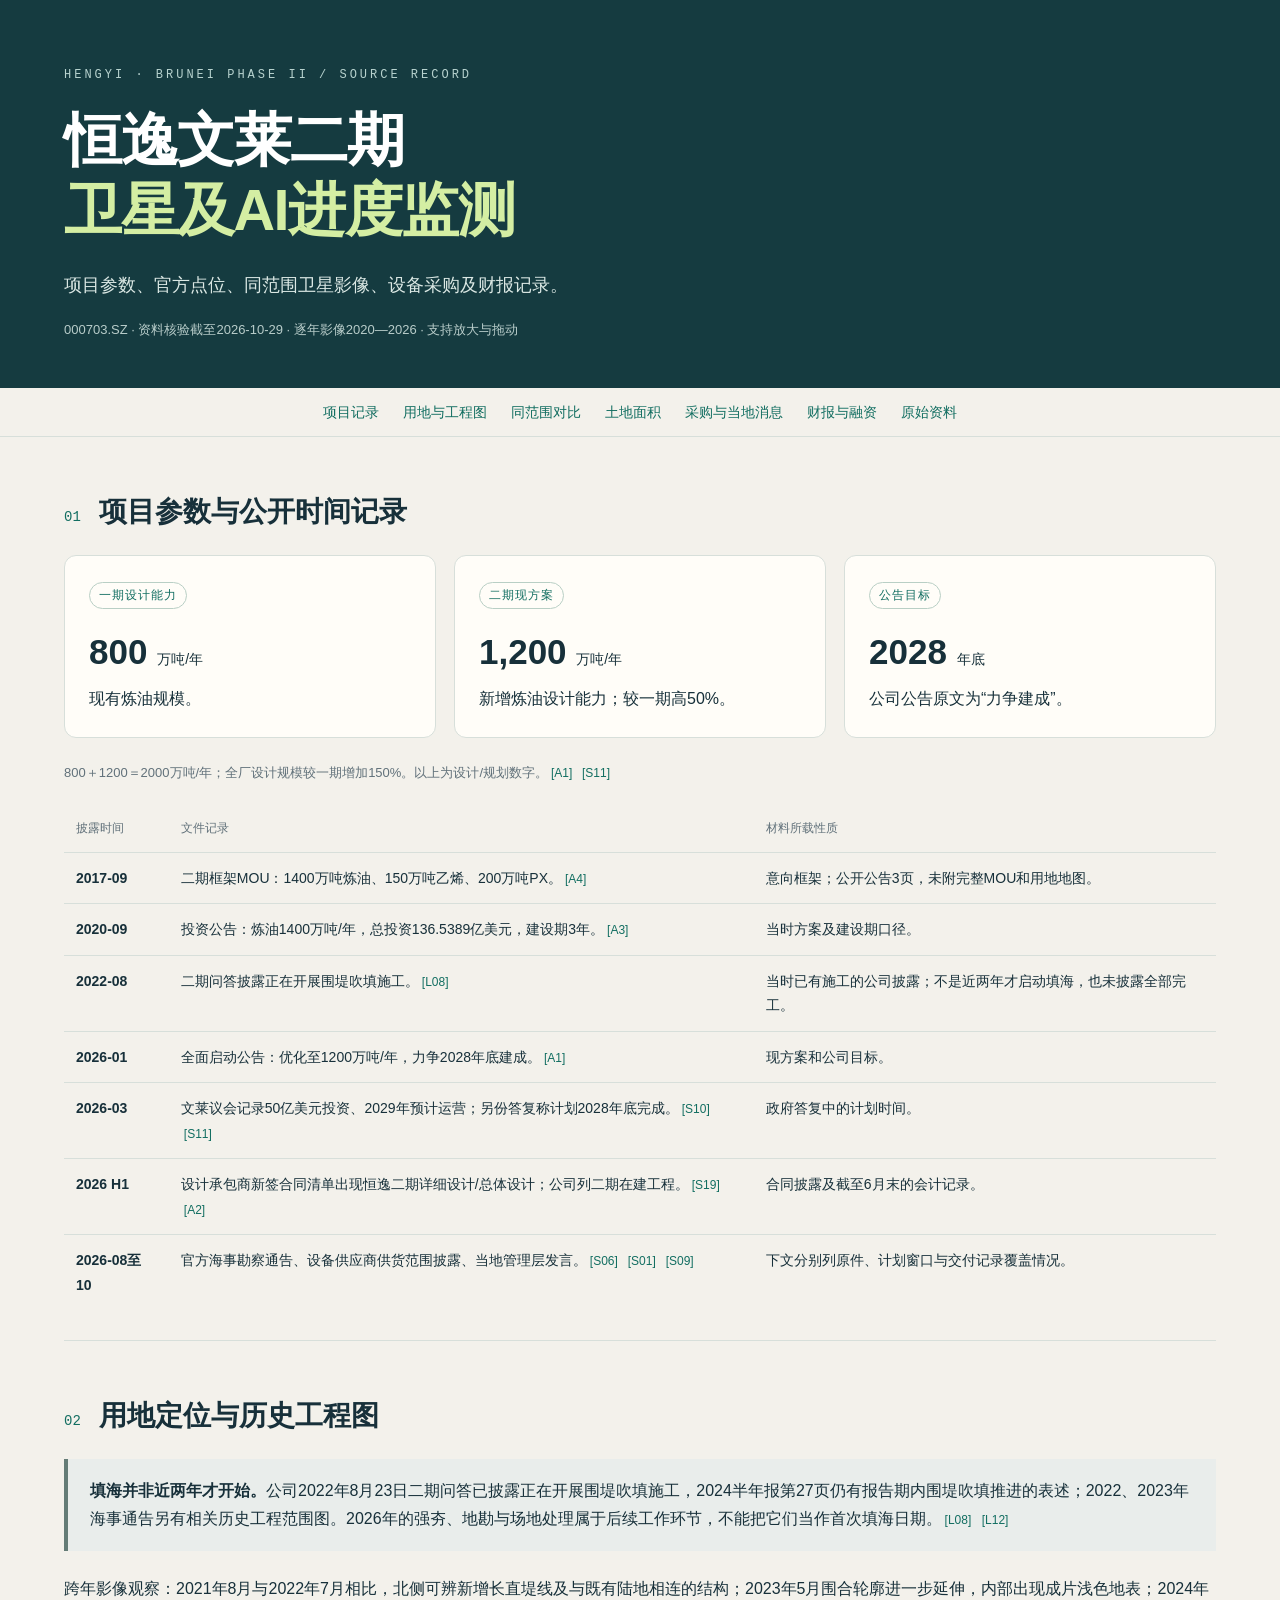
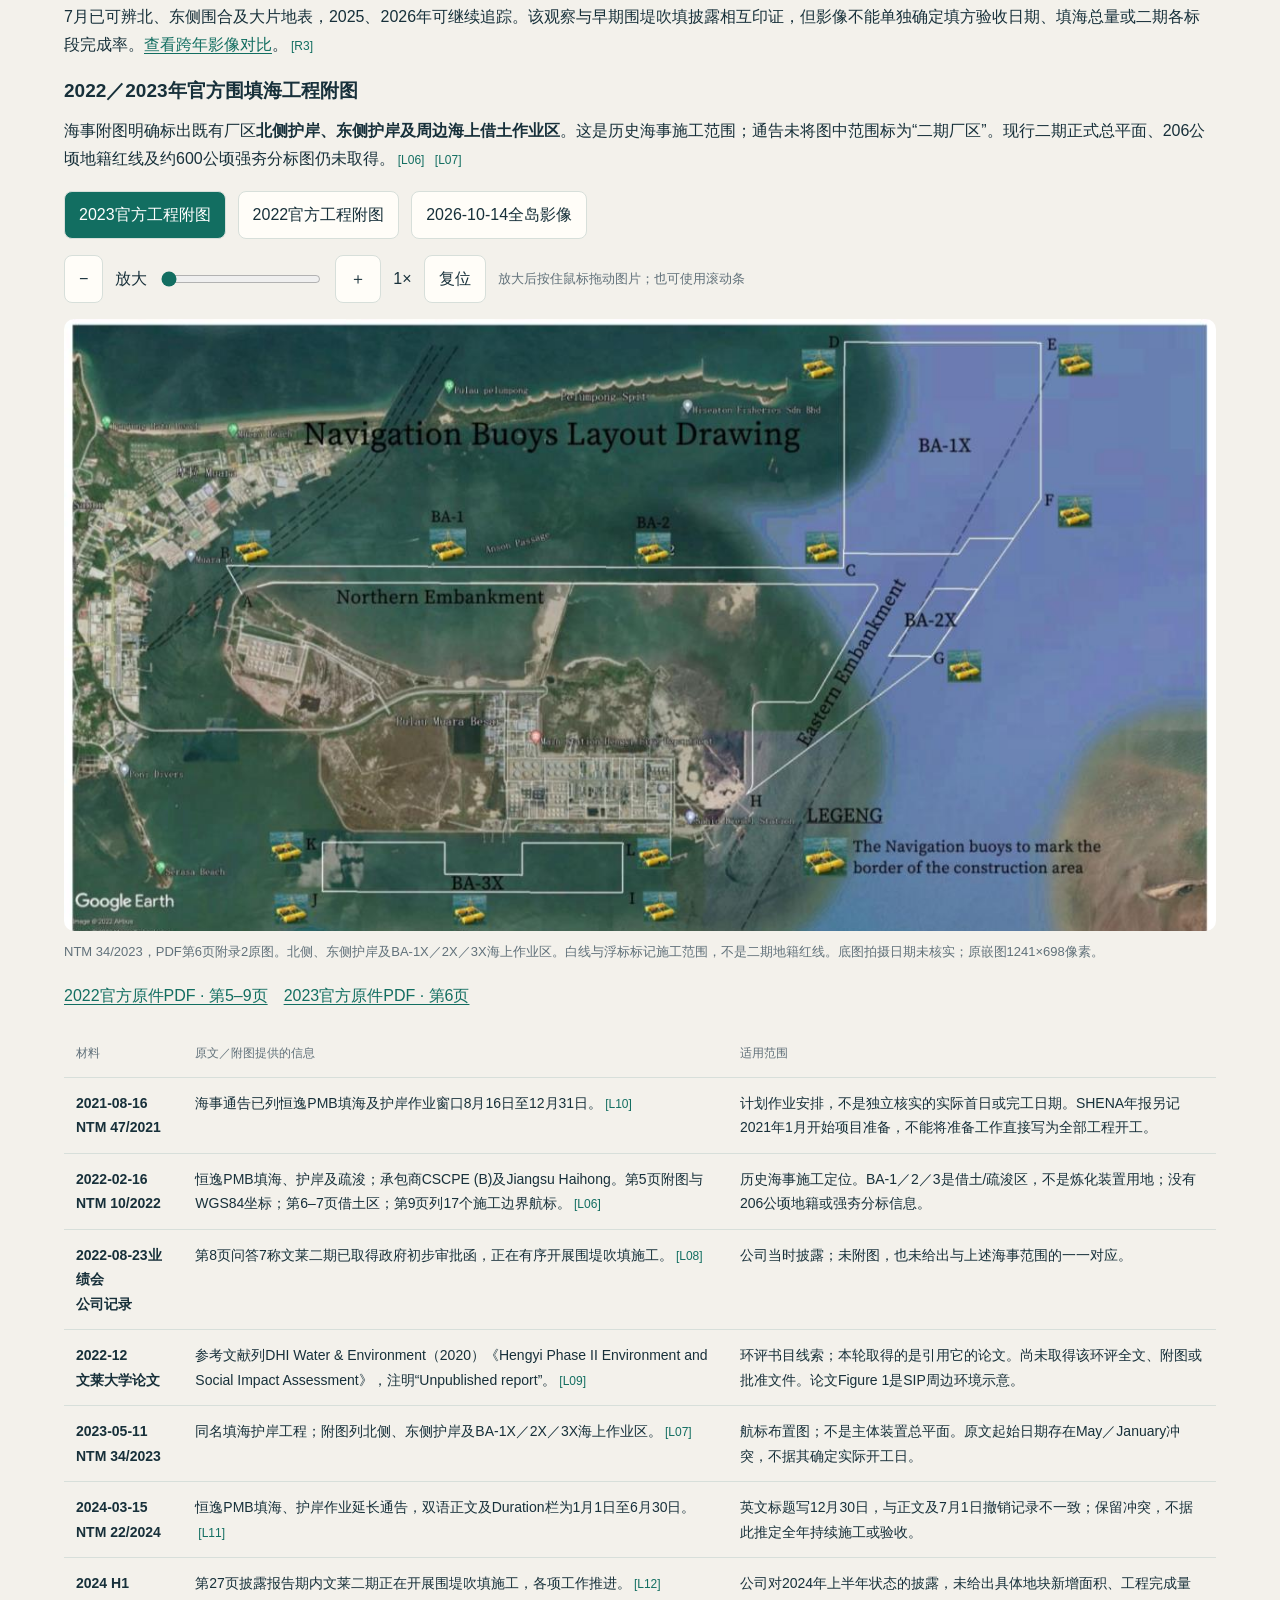
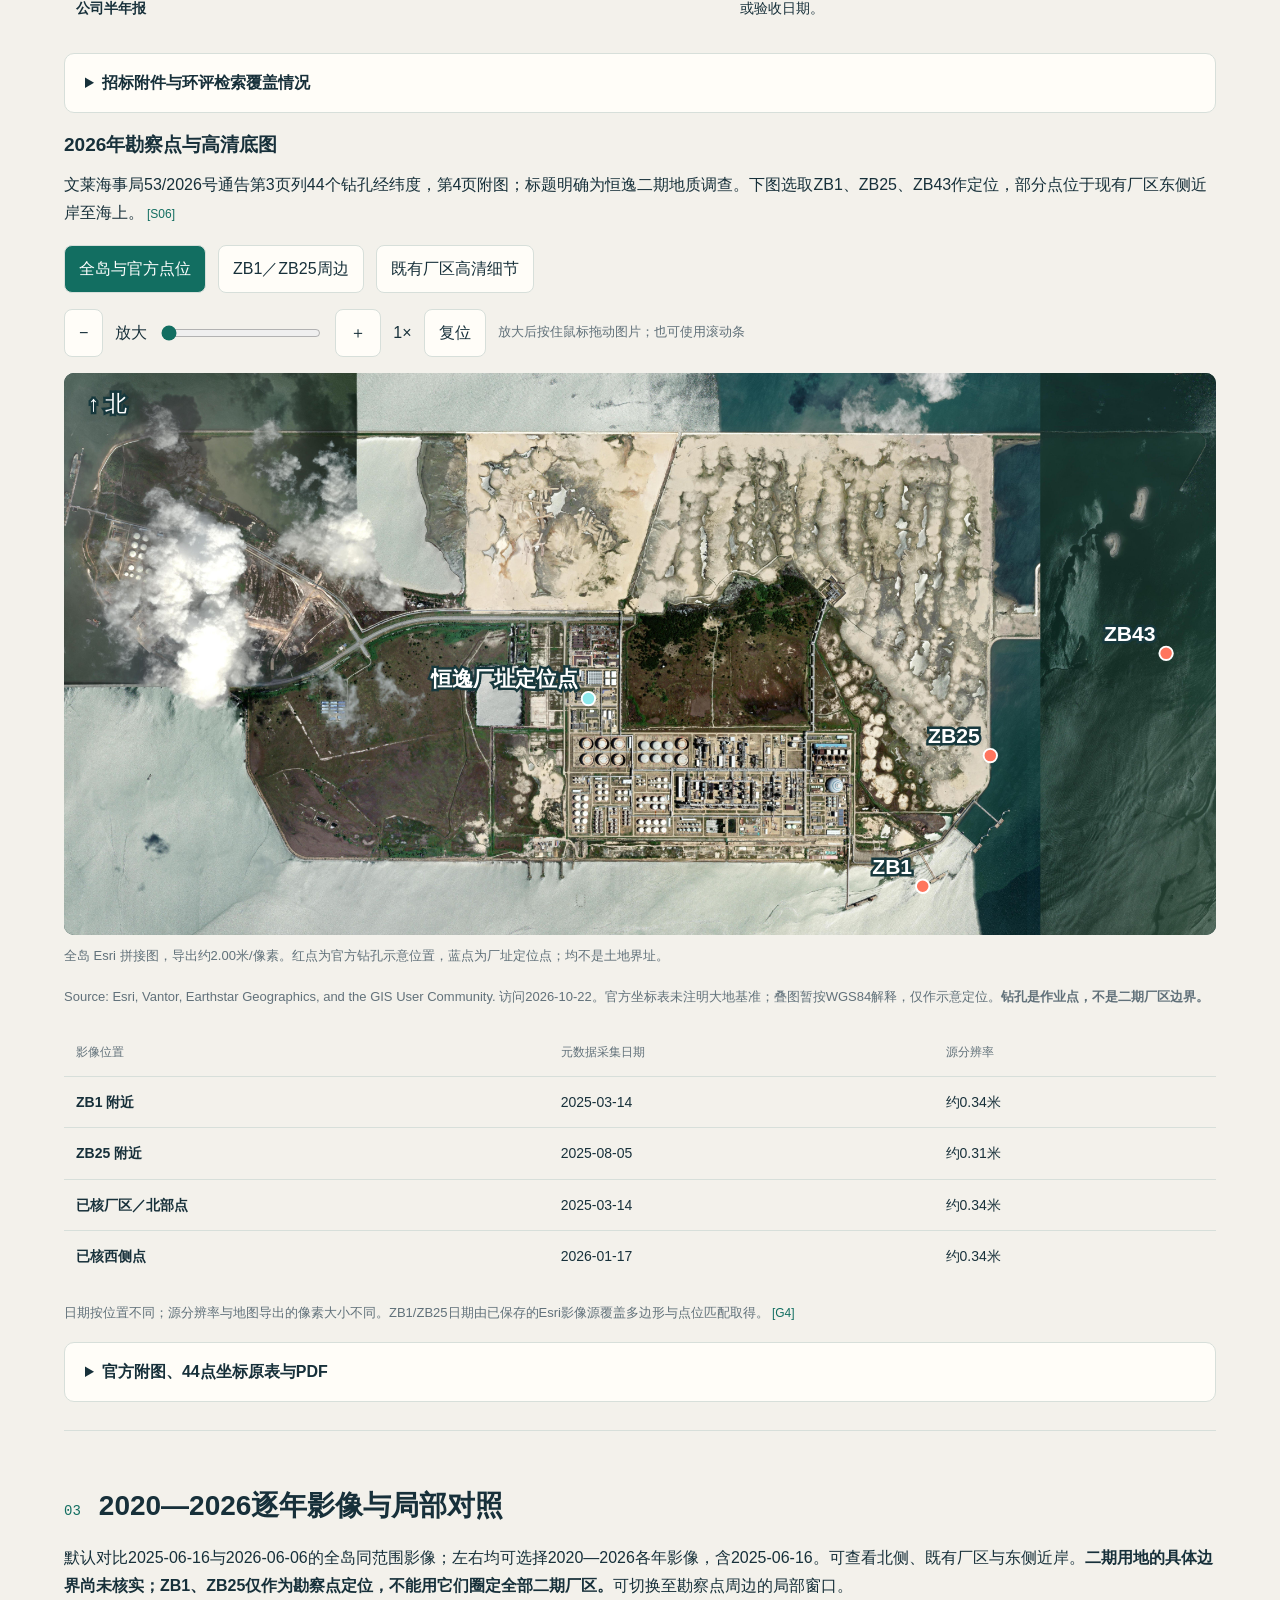
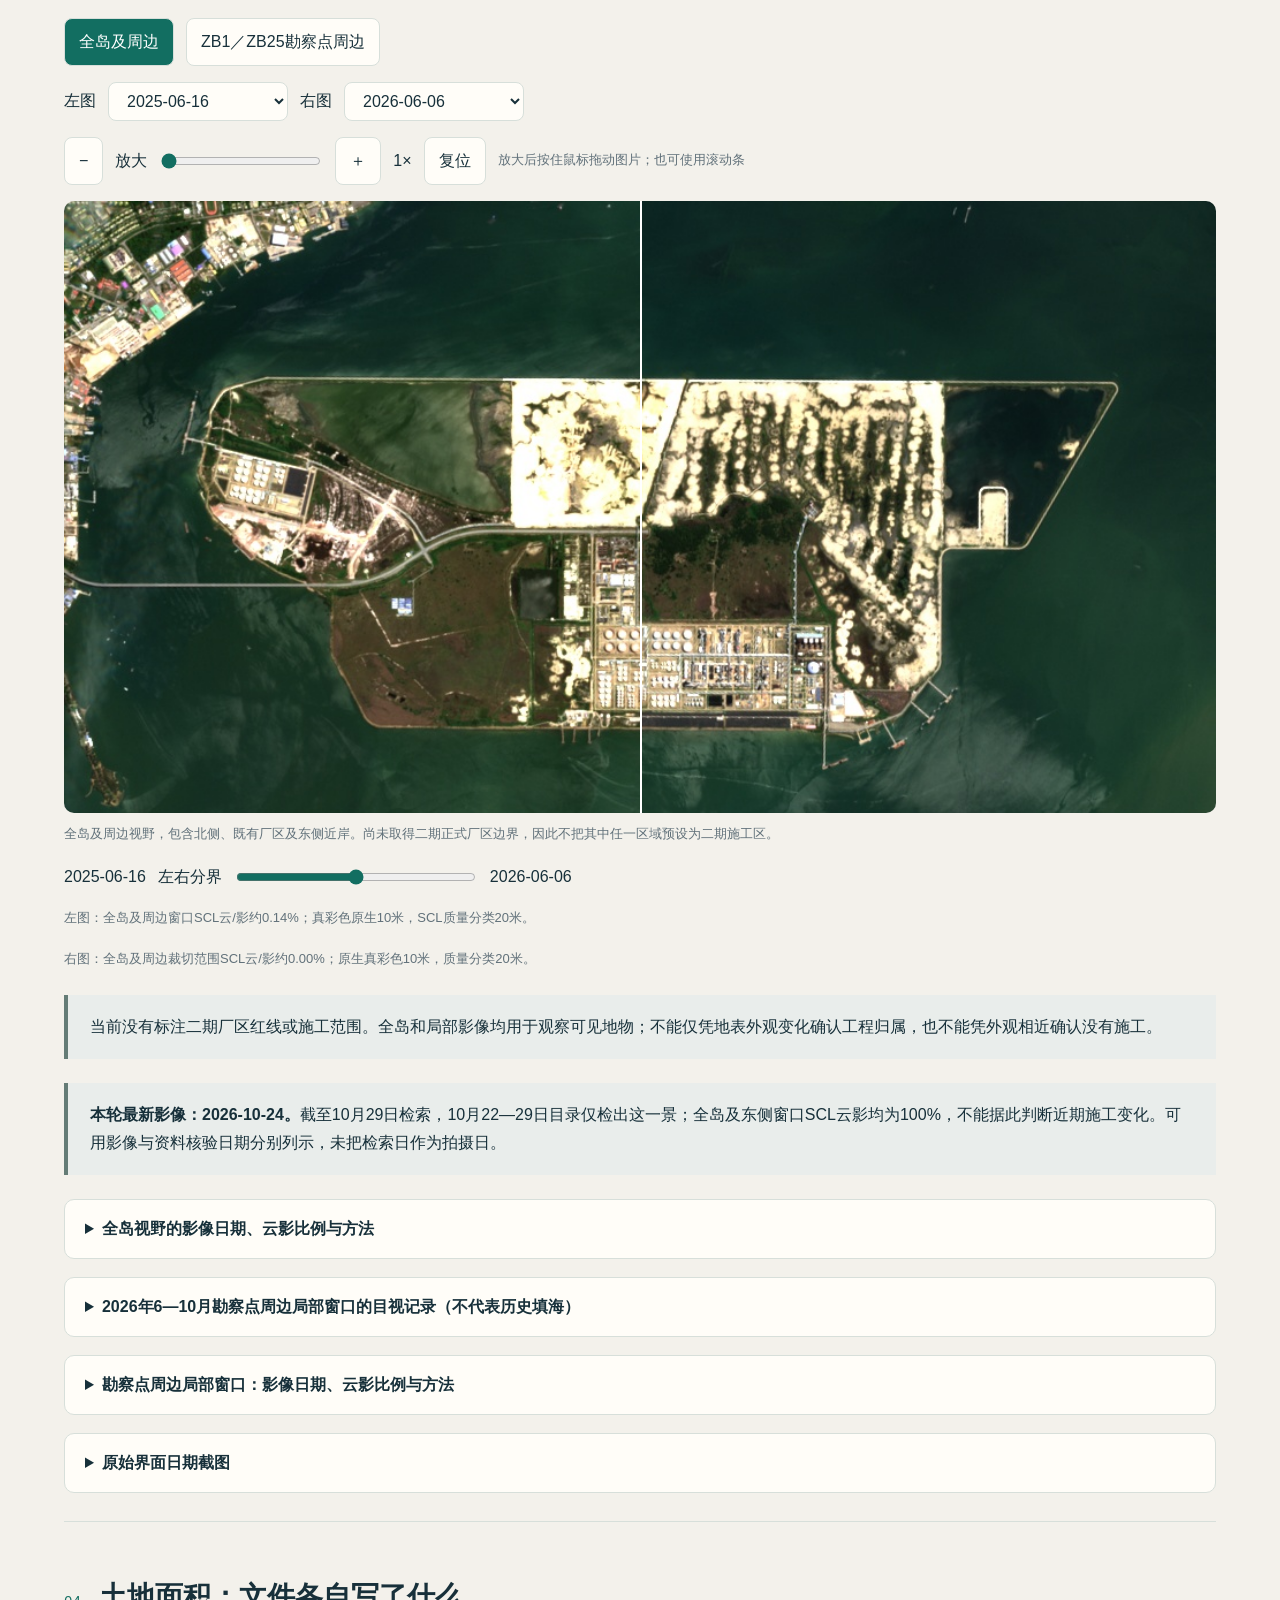
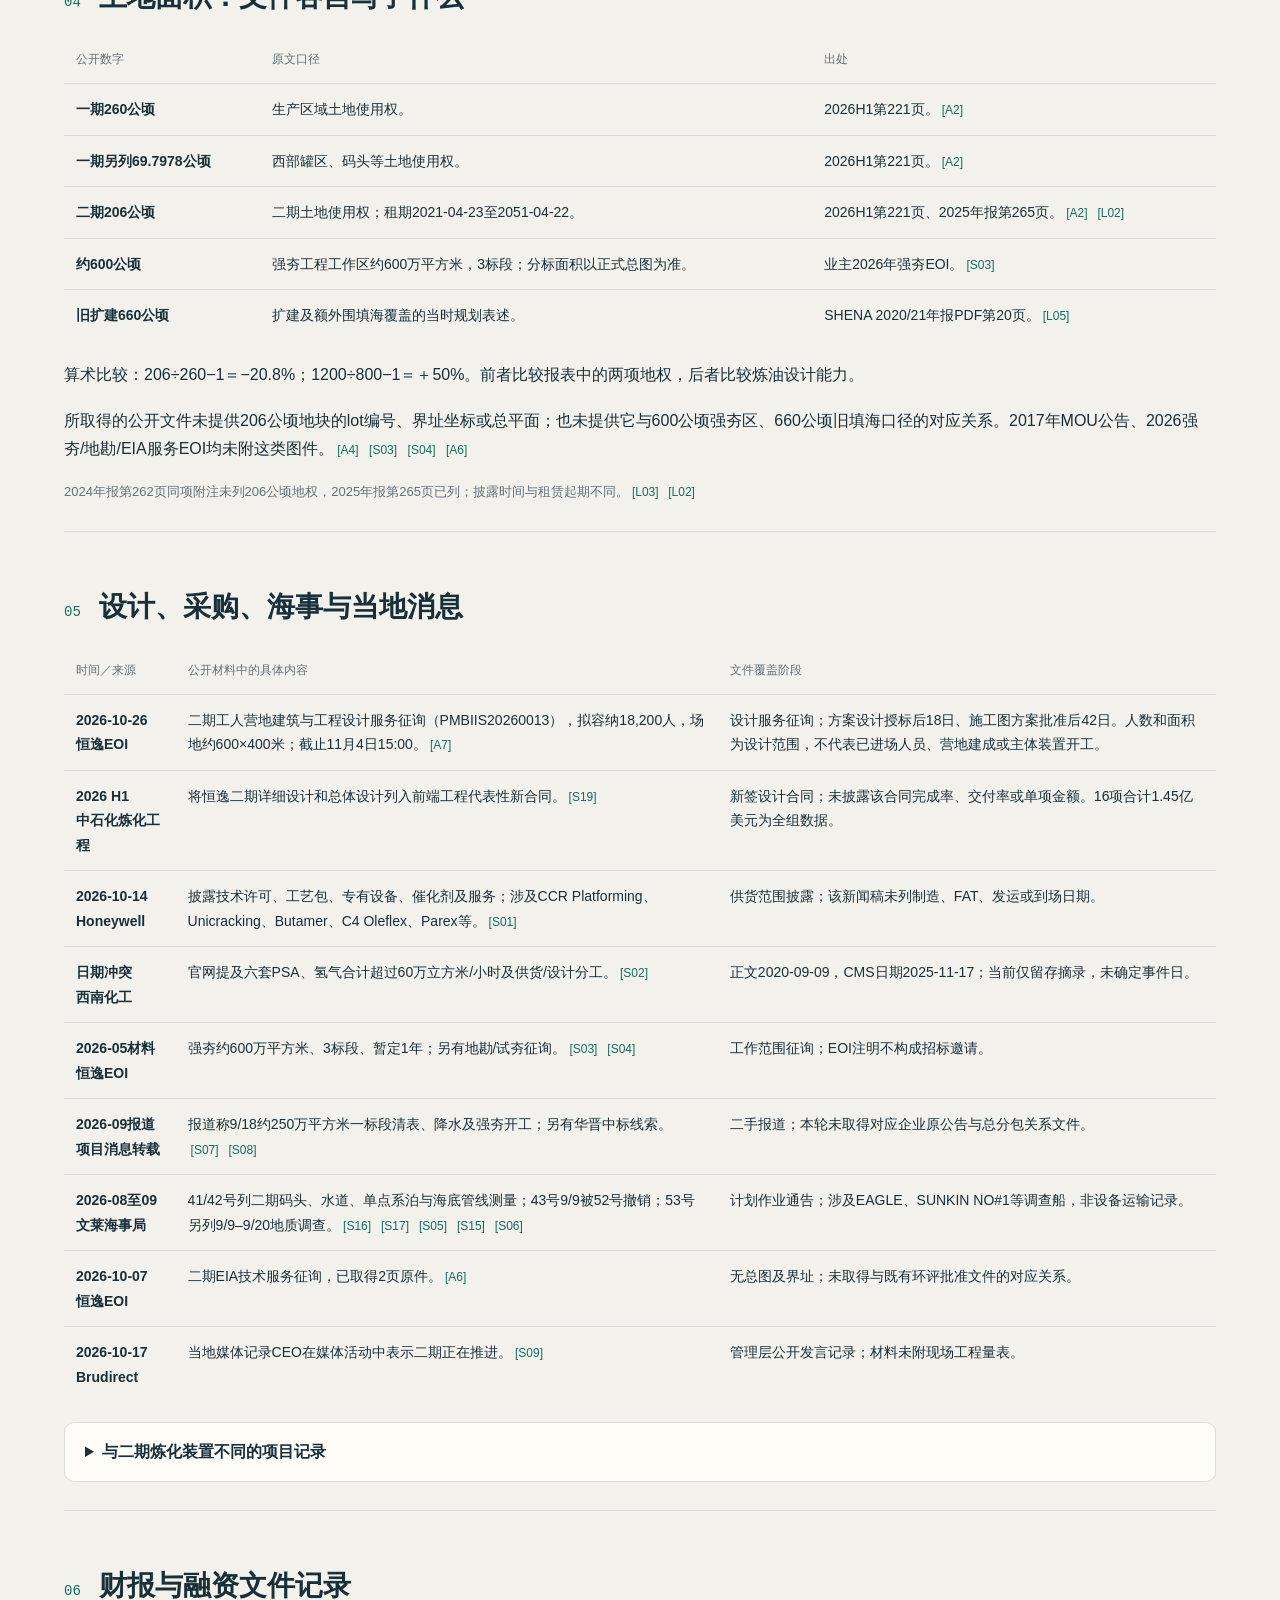
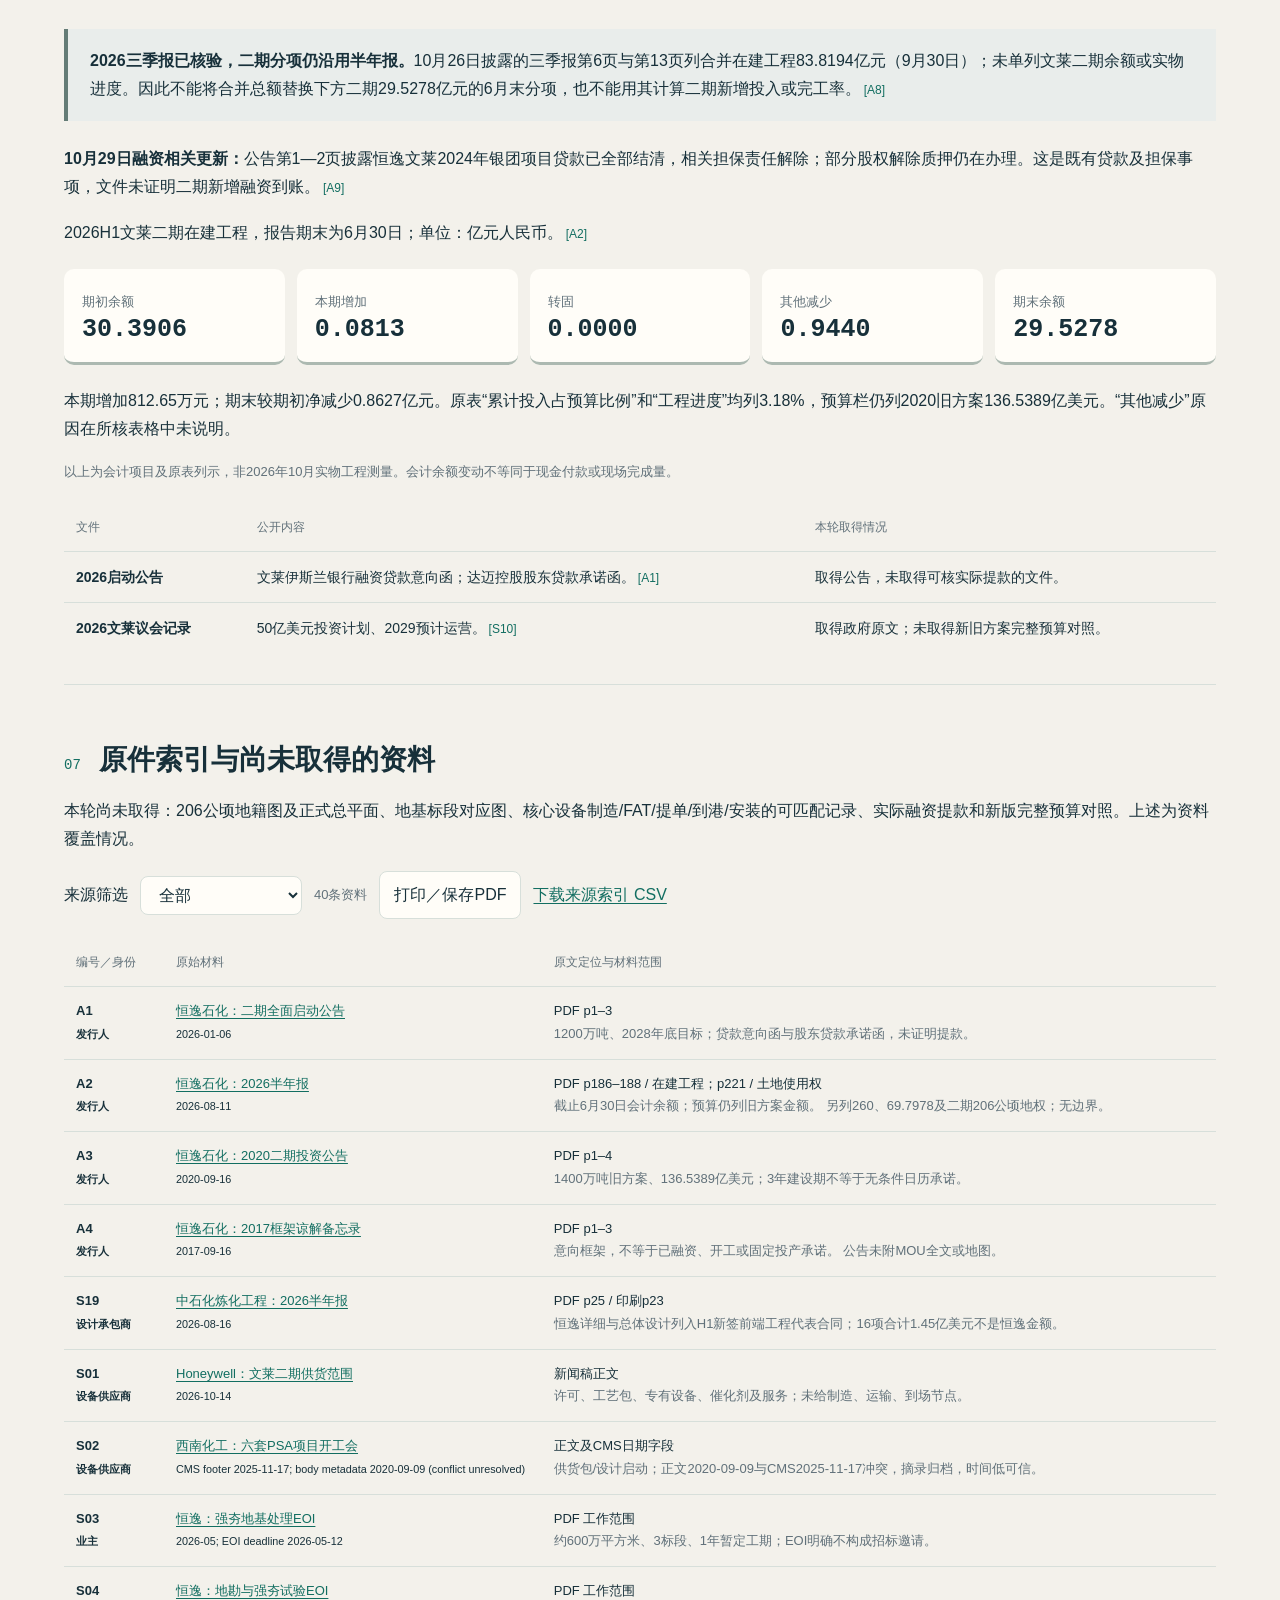
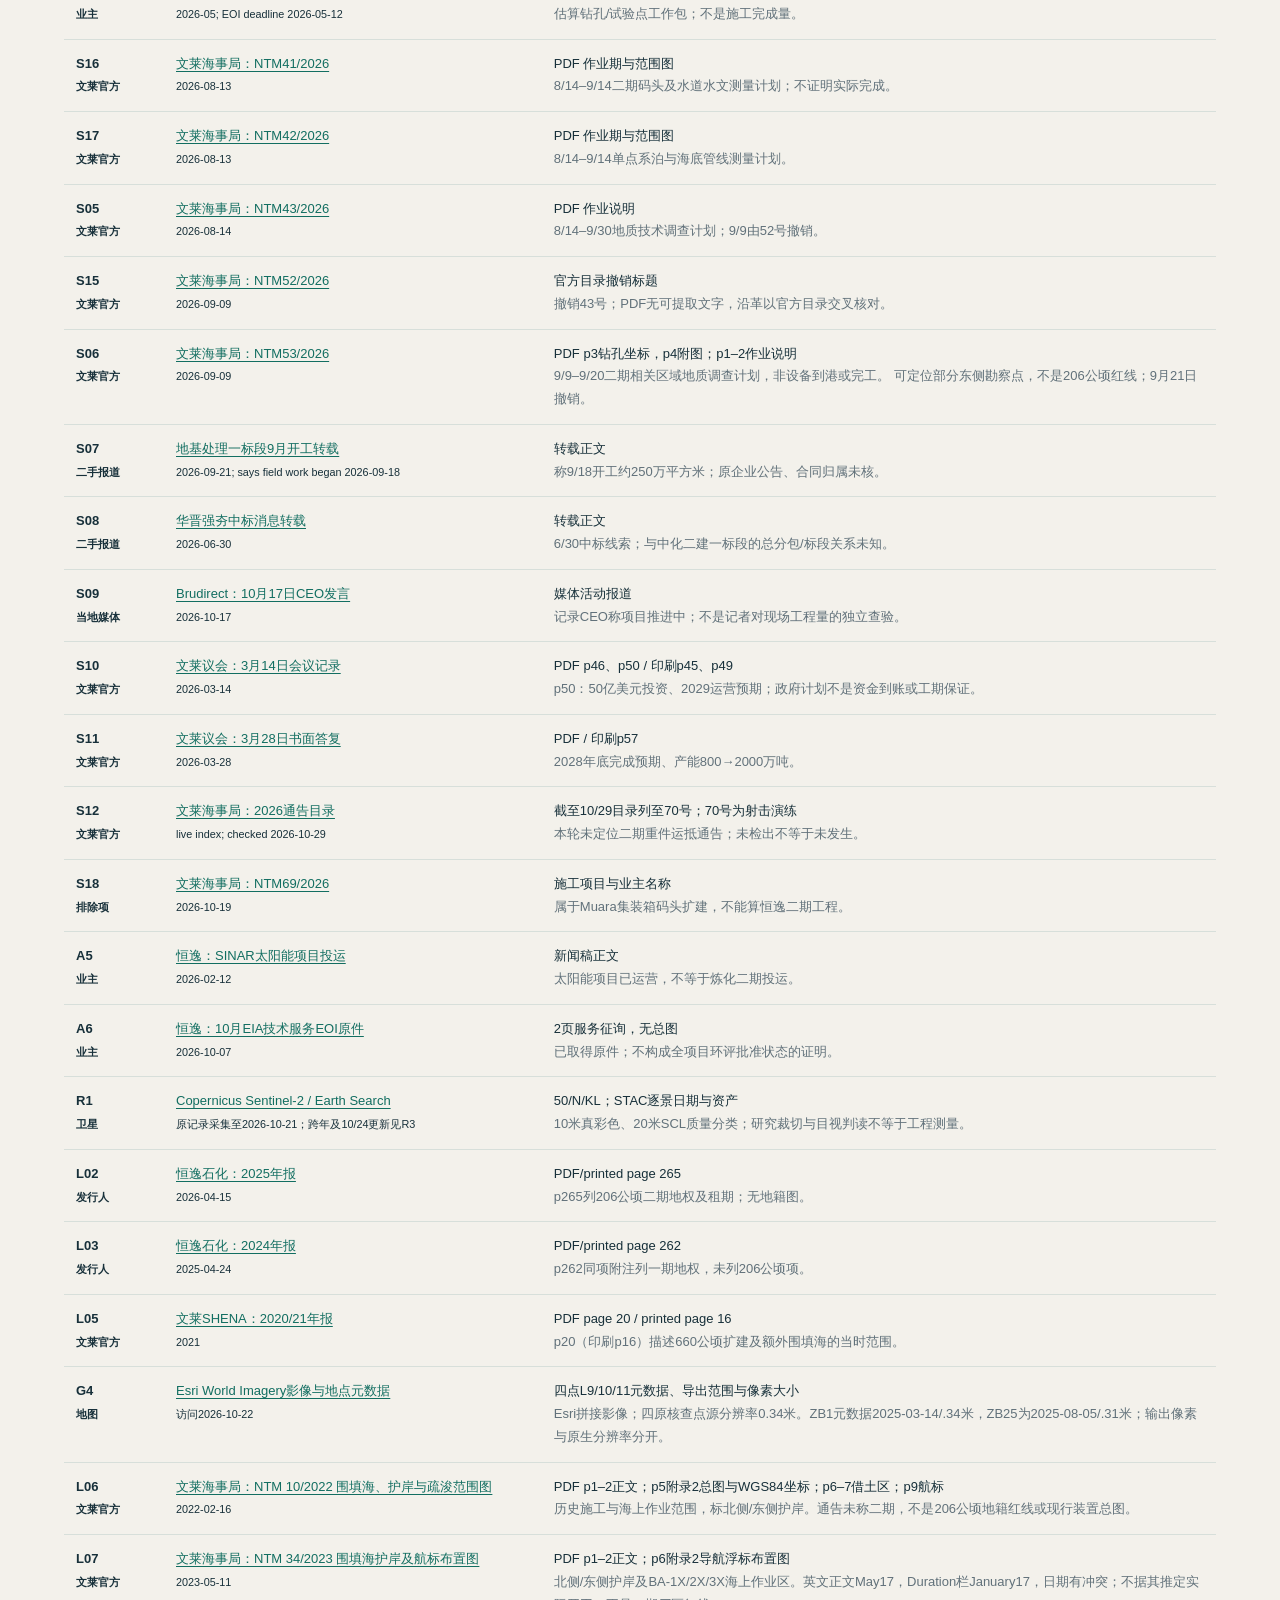
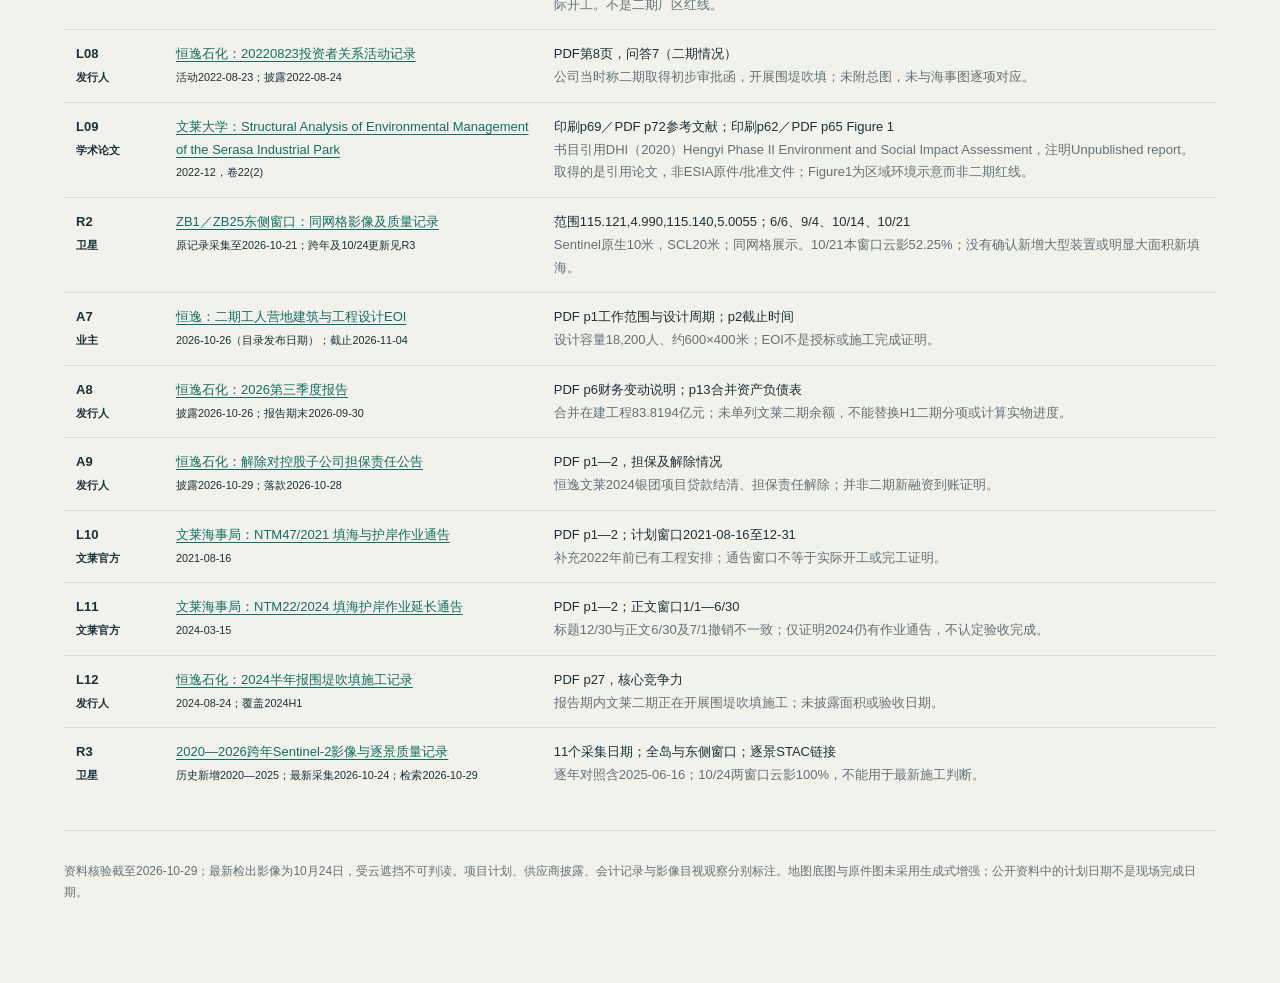
==== commit aa942fc0: "Keep annual imagery in comparison view and default to June 2025" ====
--- a/public/index.html
+++ b/public/index.html
@@ -1,6 +1,6 @@
 <!DOCTYPE html>
 
-<html lang="zh-CN"><head><meta charset="utf-8"/><meta content="width=device-width,initial-scale=1" name="viewport"/><title>恒逸文莱二期卫星及AI进度监测</title><link href="assets/4f3dde61b11d015799d5.css" rel="stylesheet"/><meta content="恒逸石化文莱二期公开事实、官方勘察点、全岛卫星时序与局部对照、设备采购及财报记录。资料核验截至2026年10月29日，逐年卫星影像覆盖2020—2026年，二期厂区边界尚未核实。" name="description"/></head><body>
+<html lang="zh-CN"><head><meta charset="utf-8"/><meta content="width=device-width,initial-scale=1" name="viewport"/><title>恒逸文莱二期卫星及AI进度监测</title><link href="assets/058614176294602a375f.css" rel="stylesheet"/><meta content="恒逸石化文莱二期公开事实、官方勘察点、全岛卫星时序与局部对照、设备采购及财报记录。资料核验截至2026年10月29日，逐年卫星影像覆盖2020—2026年，二期厂区边界尚未核实。" name="description"/></head><body>
 <header><div class="wrap"><div class="eyebrow">HENGYI · BRUNEI PHASE II / SOURCE RECORD</div><h1>恒逸文莱二期<br/><em>卫星及AI进度监测</em></h1><p>项目参数、官方点位、同范围卫星影像、设备采购及财报记录。</p><div class="meta">000703.SZ · 资料核验截至2026-10-29 · 逐年影像2020—2026 · 支持放大与拖动</div></div></header>
 <nav aria-label="报告导航"><a href="#verdict">项目记录</a><a href="#land">用地与工程图</a><a href="#satellite">同范围对比</a><a href="#area">土地面积</a><a href="#delivery">采购与当地消息</a><a href="#money">财报与融资</a><a href="#sources">原始资料</a></nav>
 <main class="wrap">
@@ -18,7 +18,7 @@
 </tbody></table></div></section>
 <section id="land"><div class="section-head"><span class="num">02</span><h2>用地定位与历史工程图</h2></div>
 <div class="callout factNote"><b>填海并非近两年才开始。</b>公司2022年8月23日二期问答已披露正在开展围堤吹填施工，2024半年报第27页仍有报告期内围堤吹填推进的表述；2022、2023年海事通告另有相关历史工程范围图。2026年的强夯、地勘与场地处理属于后续工作环节，不能把它们当作首次填海日期。<a class="cite" href="https://static.cninfo.com.cn/finalpage/2022-08-24/1214388674.PDF" rel="noopener noreferrer" target="_blank">[L08]</a> <a class="cite" href="https://static.cninfo.com.cn/finalpage/2024-08-24/1220963792.PDF" rel="noopener noreferrer" target="_blank">[L12]</a></div>
-<p>跨年影像观察：2021年8月与2022年7月相比，北侧可辨新增长直堤线及与既有陆地相连的结构；2023年5月围合轮廓进一步延伸，内部出现成片浅色地表；2024年7月已可辨北、东侧围合及大片地表，2025、2026年可继续追踪。该观察与早期围堤吹填披露相互印证，但影像不能单独确定填方验收日期、填海总量或二期各标段完成率。<a href="#annual">查看逐年影像</a>。<a class="cite" href="data/imagery-manifest-20261029.json" rel="noopener noreferrer" target="_blank">[R3]</a></p>
+<p>跨年影像观察：2021年8月与2022年7月相比，北侧可辨新增长直堤线及与既有陆地相连的结构；2023年5月围合轮廓进一步延伸，内部出现成片浅色地表；2024年7月已可辨北、东侧围合及大片地表，2025、2026年可继续追踪。该观察与早期围堤吹填披露相互印证，但影像不能单独确定填方验收日期、填海总量或二期各标段完成率。<a href="#satellite">查看跨年影像对比</a>。<a class="cite" href="data/imagery-manifest-20261029.json" rel="noopener noreferrer" target="_blank">[R3]</a></p>
 <div id="land-evidence"><h3>2022／2023年官方围填海工程附图</h3>
 <p>海事附图明确标出既有厂区<b>北侧护岸、东侧护岸及周边海上借土作业区</b>。这是历史海事施工范围；通告未将图中范围标为“二期厂区”。现行二期正式总平面、206公顷地籍红线及约600公顷强夯分标图仍未取得。<a class="cite" href="https://mpabd.gov.bn/wp-content/uploads/2022/02/NTM-10.pdf" rel="noopener noreferrer" target="_blank">[L06]</a> <a class="cite" href="https://mpabd.gov.bn/wp-content/uploads/2023/05/NTM-34-2023.pdf" rel="noopener noreferrer" target="_blank">[L07]</a></p>
 <div class="toolbar"><button class="historyChoice active" data-history="2023">2023官方工程附图</button><button class="historyChoice" data-history="2022">2022官方工程附图</button><button class="historyChoice" data-history="2026">2026-10-14全岛影像</button></div>
@@ -41,18 +41,18 @@
 <details><summary>官方附图、44点坐标原表与PDF</summary><div class="grid two officialMaps"><figure><img alt="文莱海事局NTM53第4页官方勘察附图，未经改绘" decoding="async" loading="lazy" src="assets/3612954798376ff1729d.png"/><figcaption>第4页：官方原图，保留原方向与原有标注；不据图估面积。</figcaption></figure><figure><img alt="文莱海事局NTM53第3页44个钻孔坐标原表" decoding="async" loading="lazy" src="assets/9c6a31d4b3164c32e5e8.png"/><figcaption>第3页：44个钻孔坐标。上图选取 ZB1、ZB25、ZB43 三点作定位；它们不是界址点。</figcaption></figure></div><p><a href="https://mpabd.gov.bn/wp-content/uploads/2026/09/NTM53_1.pdf" rel="noopener noreferrer" target="_blank">官方PDF</a> · <a href="documents/mpabd-notice53-2026.pdf" rel="noopener noreferrer" target="_blank">下载原件PDF</a></p><p class="note">通告计划窗口：2026-09-09至09-20；文件要求9月21日撤销。正文涉及Nanini、pre-plant、拟填海区、码头及水道。附件是勘察作业资料。</p></details>
 </section>
 <section id="satellite"><div class="section-head"><span class="num">03</span><h2>2020—2026逐年影像与局部对照</h2></div>
-<p>默认对比2021-08-06与2026-06-06的全岛同范围影像；左右均可选择2020—2026各年影像，含2025-06-16。可查看北侧、既有厂区与东侧近岸。<b>二期用地的具体边界尚未核实；ZB1、ZB25仅作为勘察点定位，不能用它们圈定全部二期厂区。</b>可切换至勘察点周边的局部窗口。</p>
+<p>默认对比2025-06-16与2026-06-06的全岛同范围影像；左右均可选择2020—2026各年影像，含2025-06-16。可查看北侧、既有厂区与东侧近岸。<b>二期用地的具体边界尚未核实；ZB1、ZB25仅作为勘察点定位，不能用它们圈定全部二期厂区。</b>可切换至勘察点周边的局部窗口。</p>
 <div class="toolbar"><button class="compareChoice active" data-view="all">全岛及周边</button><button class="compareChoice" data-view="east">ZB1／ZB25勘察点周边</button></div>
 <div class="toolbar"><label for="beforeScene">左图</label><select id="beforeScene"><option value="2020-06-17">2020-06-17</option><option value="2021-08-06">2021-08-06</option><option value="2022-07-02">2022-07-02</option><option value="2023-05-23">2023-05-23</option><option value="2024-07-26">2024-07-26</option><option value="2025-06-16">2025-06-16</option><option value="2026-06-06">2026-06-06</option><option value="2026-09-04">2026-09-04</option><option value="2026-10-14">2026-10-14</option><option value="2026-10-21">2026-10-21</option><option value="2026-10-24">2026-10-24｜云遮</option></select><label for="afterScene">右图</label><select id="afterScene"><option value="2020-06-17">2020-06-17</option><option value="2021-08-06">2021-08-06</option><option value="2022-07-02">2022-07-02</option><option value="2023-05-23">2023-05-23</option><option value="2024-07-26">2024-07-26</option><option value="2025-06-16">2025-06-16</option><option value="2026-06-06">2026-06-06</option><option value="2026-09-04">2026-09-04</option><option value="2026-10-14">2026-10-14</option><option value="2026-10-21">2026-10-21</option><option value="2026-10-24">2026-10-24｜云遮</option></select></div>
 <div class="toolbar"><button aria-label="缩小" data-step="-0.5" data-zoom="compare">−</button><label for="compareZoom">放大</label><input id="compareZoom" max="5" min="1" step="0.25" type="range" value="1"/><button aria-label="放大" data-step="0.5" data-zoom="compare">＋</button><span id="compareZoomText">1×</span><button data-reset="compare">复位</button><span class="note">放大后按住鼠标拖动图片；也可使用滚动条</span></div>
-<div aria-label="同范围影像对照，可放大并拖动" class="panViewport" id="compareViewport" tabindex="0"><div class="panCanvas" id="compareCanvas" style="aspect-ratio:1.5015015015015014"><img alt="左侧全岛同范围卫星影像" decoding="async" draggable="false" id="beforeImage" loading="lazy" src="assets/d20a216a75af4186ad2c.jpg"/><img alt="右侧全岛同范围卫星影像" decoding="async" draggable="false" id="afterImage" loading="lazy" src="assets/eb1a10d4b4ac2cf5b2c4.jpg" style="clip-path:inset(0 0 0 50%)"/><div id="compareLine"></div><div class="geoOverlay" id="compareOverlay"></div></div></div>
+<div aria-label="同范围影像对照，可放大并拖动" class="panViewport" id="compareViewport" tabindex="0"><div class="panCanvas" id="compareCanvas" style="aspect-ratio:1.5015015015015014"><img alt="左侧全岛同范围卫星影像" decoding="async" draggable="false" id="beforeImage" loading="lazy" src="assets/f67990cde6125f83acf2.jpg"/><img alt="右侧全岛同范围卫星影像" decoding="async" draggable="false" id="afterImage" loading="lazy" src="assets/eb1a10d4b4ac2cf5b2c4.jpg" style="clip-path:inset(0 0 0 50%)"/><div id="compareLine"></div><div class="geoOverlay" id="compareOverlay"></div></div></div>
 <p class="note" id="comparisonCaption">全岛及周边视野，包含北侧、既有厂区及东侧近岸。尚未取得二期正式厂区边界，因此不把其中任一区域预设为二期施工区。</p>
-<div class="toolbar"><span id="beforeLabel">2021-08-06</span><label for="swipe">左右分界</label><input id="swipe" max="100" min="0" type="range" value="50"/><span id="afterLabel">2026-06-06</span></div>
+<div class="toolbar"><span id="beforeLabel">2025-06-16</span><label for="swipe">左右分界</label><input id="swipe" max="100" min="0" type="range" value="50"/><span id="afterLabel">2026-06-06</span></div>
 <p class="note" id="beforeNote"></p><p class="note" id="afterNote"></p>
 <div class="callout factNote">当前没有标注二期厂区红线或施工范围。全岛和局部影像均用于观察可见地物；不能仅凭地表外观变化确认工程归属，也不能凭外观相近确认没有施工。</div>
-<div id="annual"><h3>逐年变化图：2020—2026</h3><p>每年一张真实采集影像，均为同一全岛范围；点击图片可打开原尺寸。各年选取5—10月候选中窗口云影较少的影像，具体日期不同，未将其当作年末状态。2026年总览采用6月6日低云影像；10月14日、21日及24日影像仍可在上方选取。</p><div class="annual-grid"><figure><a href="assets/f9f96e476b00818b6e45.jpg" target="_blank" rel="noopener noreferrer"><img loading="lazy" decoding="async" src="assets/f9f96e476b00818b6e45.jpg" alt="2020-06-17全岛及周边同范围Sentinel-2影像" width="1000" height="666"/></a><figcaption><b>2020-06-17</b> · 全岛窗口云影 2.15%</figcaption></figure><figure><a href="assets/d20a216a75af4186ad2c.jpg" target="_blank" rel="noopener noreferrer"><img loading="lazy" decoding="async" src="assets/d20a216a75af4186ad2c.jpg" alt="2021-08-06全岛及周边同范围Sentinel-2影像" width="1000" height="666"/></a><figcaption><b>2021-08-06</b> · 全岛窗口云影 1.49%</figcaption></figure><figure><a href="assets/408c5623961812d5b118.jpg" target="_blank" rel="noopener noreferrer"><img loading="lazy" decoding="async" src="assets/408c5623961812d5b118.jpg" alt="2022-07-02全岛及周边同范围Sentinel-2影像" width="1000" height="666"/></a><figcaption><b>2022-07-02</b> · 全岛窗口云影 1.01%</figcaption></figure><figure><a href="assets/630f912da13ac9fa7892.jpg" target="_blank" rel="noopener noreferrer"><img loading="lazy" decoding="async" src="assets/630f912da13ac9fa7892.jpg" alt="2023-05-23全岛及周边同范围Sentinel-2影像" width="1000" height="666"/></a><figcaption><b>2023-05-23</b> · 全岛窗口云影 0.12%</figcaption></figure><figure><a href="assets/99eb96ef5b664958c41d.jpg" target="_blank" rel="noopener noreferrer"><img loading="lazy" decoding="async" src="assets/99eb96ef5b664958c41d.jpg" alt="2024-07-26全岛及周边同范围Sentinel-2影像" width="1000" height="666"/></a><figcaption><b>2024-07-26</b> · 全岛窗口云影 0.02%</figcaption></figure><figure><a href="assets/f67990cde6125f83acf2.jpg" target="_blank" rel="noopener noreferrer"><img loading="lazy" decoding="async" src="assets/f67990cde6125f83acf2.jpg" alt="2025-06-16全岛及周边同范围Sentinel-2影像" width="1000" height="666"/></a><figcaption><b>2025-06-16</b> · 全岛窗口云影 0.14%</figcaption></figure><figure><a href="assets/eb1a10d4b4ac2cf5b2c4.jpg" target="_blank" rel="noopener noreferrer"><img loading="lazy" decoding="async" src="assets/eb1a10d4b4ac2cf5b2c4.jpg" alt="2026-06-06全岛及周边同范围Sentinel-2影像" width="1000" height="666"/></a><figcaption><b>2026-06-06</b> · 全岛窗口云影 0.00%</figcaption></figure></div><p class="note">2021→2022：北侧长直堤线及连接结构出现；2022→2023：围合轮廓延伸、内部浅色地表增多；2024年已能看到北东侧大范围地表，2025—2026继续对照其轮廓。颜色、潮位、季节和影像处理差异不直接代表填方量或工程完成率。Contains modified Copernicus Sentinel data (2020–2026), processed via Earth Search。<a class="cite" href="data/imagery-manifest-20261029.json" rel="noopener noreferrer" target="_blank">[R3]</a></p></div>
+
 <div class="callout factNote"><b>本轮最新影像：2026-10-24。</b>截至10月29日检索，10月22—29日目录仅检出这一景；全岛及东侧窗口SCL云影均为100%，不能据此判断近期施工变化。可用影像与资料核验日期分别列示，未把检索日作为拍摄日。</div>
-<details><summary>全岛视野的影像日期、云影比例与方法</summary><div class="table-scroll"><table><thead><tr><th>采集日</th><th>全岛及周边窗口云/影比例</th></tr></thead><tbody><tr><td>2020-06-17</td><td>2.15%</td></tr><tr><td>2021-08-06</td><td>1.49%</td></tr><tr><td>2022-07-02</td><td>1.01%</td></tr><tr><td>2023-05-23</td><td>0.12%</td></tr><tr><td>2024-07-26</td><td>0.02%</td></tr><tr><td>2025-06-16</td><td>0.14%</td></tr><tr><td>2026-06-06</td><td>0.00%</td></tr><tr><td>2026-09-04</td><td>4.09%</td></tr><tr><td>2026-10-14</td><td>1.17%</td></tr><tr><td>2026-10-21</td><td>45.07%</td></tr><tr><td>2026-10-24</td><td>100.00%</td></tr></tbody></table></div><p>沿用同一全岛裁切范围：[115.065, 4.975, 115.155, 5.035]（西、南、东、北），UTM 50N；11景均为1000×666像素，10米像素间距及栅格起点一致。Sentinel-2真彩色原生10米，SCL质量分类20米；类别3/8/9/10合计计算云影比例，排除SCL无效像元。窗口包含海面，比例不是二期厂区云量；2022-07-02全岛窗口无效像元约0.01%。低云影比例不等于无薄霾。显示重采样或放大不增加原始细节，未进行生成式增强。 <a class="cite" href="data/imagery-manifest-20261029.json" rel="noopener noreferrer" target="_blank">[R3]</a></p><p><a href="data/imagery-manifest-20261029.json" target="_blank" rel="noopener noreferrer">逐景日期、原始资产链接与处理记录</a></p></details>
+<details><summary>全岛视野的影像日期、云影比例与方法</summary><div class="table-scroll"><table><thead><tr><th>采集日</th><th>全岛及周边窗口云/影比例</th></tr></thead><tbody><tr><td>2020-06-17</td><td>2.15%</td></tr><tr><td>2021-08-06</td><td>1.49%</td></tr><tr><td>2022-07-02</td><td>1.01%</td></tr><tr><td>2023-05-23</td><td>0.12%</td></tr><tr><td>2024-07-26</td><td>0.02%</td></tr><tr><td>2025-06-16</td><td>0.14%</td></tr><tr><td>2026-06-06</td><td>0.00%</td></tr><tr><td>2026-09-04</td><td>4.09%</td></tr><tr><td>2026-10-14</td><td>1.17%</td></tr><tr><td>2026-10-21</td><td>45.07%</td></tr><tr><td>2026-10-24</td><td>100.00%</td></tr></tbody></table></div><p>沿用同一全岛裁切范围：[115.065, 4.975, 115.155, 5.035]（西、南、东、北），UTM 50N；11景均为1000×666像素，10米像素间距及栅格起点一致。Sentinel-2真彩色原生10米，SCL质量分类20米；类别3/8/9/10合计计算云影比例，排除SCL无效像元。窗口包含海面，比例不是二期厂区云量；2022-07-02全岛窗口无效像元约0.01%。低云影比例不等于无薄霾。显示重采样或放大不增加原始细节，未进行生成式增强。各年历史候选在5—10月中筛选，采集日期不同，不代表年末状态。Contains modified Copernicus Sentinel data (2020–2026), processed via Earth Search。 <a class="cite" href="data/imagery-manifest-20261029.json" rel="noopener noreferrer" target="_blank">[R3]</a></p><p><a href="data/imagery-manifest-20261029.json" target="_blank" rel="noopener noreferrer">逐景日期、原始资产链接与处理记录</a></p></details>
 <details><summary>2026年6—10月勘察点周边局部窗口的目视记录（不代表历史填海）</summary><p>仅针对下述东侧窗口：6月6日、9月4日与10月14日的主要岸线、码头轮廓和既有装置布局相近；本轮没有从该局部窗口确认新增大型主体装置或明显的大面积新填海。近岸一处小矩形地表从6月浅色变为9月、10月持续深色，原因及其与二期施工的关系未核。10月21日岸上区域有大片云遮。此记录不代表二期全部施工范围的变化情况。</p></details>
 <details><summary>勘察点周边局部窗口：影像日期、云影比例与方法</summary><div class="table-scroll"><table><thead><tr><th>采集日</th><th>本东侧窗口云/影比例</th></tr></thead><tbody><tr><td>2020-06-17</td><td>3.26%</td></tr><tr><td>2021-08-06</td><td>3.24%</td></tr><tr><td>2022-07-02</td><td>0.00%</td></tr><tr><td>2023-05-23</td><td>1.05%</td></tr><tr><td>2024-07-26</td><td>0.00%</td></tr><tr><td>2025-06-16</td><td>0.01%</td></tr><tr><td>2026-06-06</td><td>0.00%</td></tr><tr><td>2026-09-04</td><td>0.72%</td></tr><tr><td>2026-10-14</td><td>0.06%</td></tr><tr><td>2026-10-21</td><td>52.25%</td></tr><tr><td>2026-10-24</td><td>100.00%</td></tr></tbody></table></div><p>同一东侧范围：[115.121, 4.990, 115.140, 5.0055]（西、南、东、北）；各景重投影至相同EPSG:3857网格，1024×839显示像素。Sentinel-2真彩色原生10米，SCL质量分类20米；类别3/8/9/10合计计算云影比例，排除SCL无效像元。窗口包含海面，比例不是二期厂区云量；2022-07-02全岛窗口无效像元约0.01%。低云影比例不等于无薄霾。显示重采样或放大不增加原始细节，未进行生成式增强。Esri选项保留原拼接日期与署名，来源、分辨率和色调与Sentinel不同；颜色本身不作为新增工程证据。 <a class="cite" href="data/imagery-manifest-20261029.json" rel="noopener noreferrer" target="_blank">[R3]</a></p><p><a href="data/imagery-manifest-20261029.json" target="_blank" rel="noopener noreferrer">逐景日期、原始资产链接与处理记录</a></p></details>
 <details><summary>原始界面日期截图</summary><p>厂址定位为5.0041638°N、115.1076861°E。本次全岛历史视图选中2024-11-17，中心状态栏显示2023-06-11或更早。</p><img alt="原始界面日期截图" decoding="async" loading="lazy" src="assets/d44e9fd30cc8c2bd2eef.png"/></details>
@@ -95,4 +95,4 @@
 <p>本轮尚未取得：206公顷地籍图及正式总平面、地基标段对应图、核心设备制造/FAT/提单/到港/安装的可匹配记录、实际融资提款和新版完整预算对照。上述为资料覆盖情况。</p>
 <div class="toolbar"><label for="sourceFilter">来源筛选</label><select id="sourceFilter"><option value="all">全部</option><option value="company">发行人／业主</option><option value="official">文莱官方</option><option value="academic">学术论文</option><option value="supplier">承包商／供应商</option><option value="spatial">卫星／地图</option><option value="media">媒体／排除项</option></select><span class="note" id="sourceCount"></span><button id="printReport">打印／保存PDF</button><a download="恒逸文莱二期_来源与核验索引.csv" href="data/source-index.csv">下载来源索引 CSV</a></div><div class="table-scroll"><table><thead><tr><th>编号／身份</th><th>原始材料</th><th>原文定位与材料范围</th></tr></thead><tbody id="sourcesBody"><tr class="source-row" data-group="company"><td>A1<br/><small>发行人</small></td><td><a href="https://static.cninfo.com.cn/finalpage/2026-01-06/1224919914.PDF" rel="noopener noreferrer" target="_blank">恒逸石化：二期全面启动公告</a><br/><small>2026-01-06</small></td><td>PDF p1–3<br/><span class="muted">1200万吨、2028年底目标；贷款意向函与股东贷款承诺函，未证明提款。</span></td></tr><tr class="source-row" data-group="company"><td>A2<br/><small>发行人</small></td><td><a href="https://static.cninfo.com.cn/finalpage/2026-08-11/1225467439.PDF" rel="noopener noreferrer" target="_blank">恒逸石化：2026半年报</a><br/><small>2026-08-11</small></td><td>PDF p186–188 / 在建工程；p221 / 土地使用权<br/><span class="muted">截止6月30日会计余额；预算仍列旧方案金额。 另列260、69.7978及二期206公顷地权；无边界。</span></td></tr><tr class="source-row" data-group="company"><td>A3<br/><small>发行人</small></td><td><a href="https://static.cninfo.com.cn/finalpage/2020-09-16/1208444483.PDF" rel="noopener noreferrer" target="_blank">恒逸石化：2020二期投资公告</a><br/><small>2020-09-16</small></td><td>PDF p1–4<br/><span class="muted">1400万吨旧方案、136.5389亿美元；3年建设期不等于无条件日历承诺。</span></td></tr><tr class="source-row" data-group="company"><td>A4<br/><small>发行人</small></td><td><a href="https://static.cninfo.com.cn/finalpage/2017-09-16/1203978669.PDF" rel="noopener noreferrer" target="_blank">恒逸石化：2017框架谅解备忘录</a><br/><small>2017-09-16</small></td><td>PDF p1–3<br/><span class="muted">意向框架，不等于已融资、开工或固定投产承诺。 公告未附MOU全文或地图。</span></td></tr><tr class="source-row" data-group="supplier"><td>S19<br/><small>设计承包商</small></td><td><a href="https://www1.hkexnews.hk/listedco/listconews/sehk/2026/0816/2026081600013.pdf" rel="noopener noreferrer" target="_blank">中石化炼化工程：2026半年报</a><br/><small>2026-08-16</small></td><td>PDF p25 / 印刷p23<br/><span class="muted">恒逸详细与总体设计列入H1新签前端工程代表合同；16项合计1.45亿美元不是恒逸金额。</span></td></tr><tr class="source-row" data-group="supplier"><td>S01<br/><small>设备供应商</small></td><td><a href="https://www.honeywell.com.cn/news-events/newsroom/news/2026/10/news20261014_1" rel="noopener noreferrer" target="_blank">Honeywell：文莱二期供货范围</a><br/><small>2026-10-14</small></td><td>新闻稿正文<br/><span class="muted">许可、工艺包、专有设备、催化剂及服务；未给制造、运输、到场节点。</span></td></tr><tr class="source-row" data-group="supplier"><td>S02<br/><small>设备供应商</small></td><td><a href="https://www.swchem.com/hhxnyen/news/company/2025/11/I1438935181644791808.html" rel="noopener noreferrer" target="_blank">西南化工：六套PSA项目开工会</a><br/><small>CMS footer 2025-11-17; body metadata 2020-09-09 (conflict unresolved)</small></td><td>正文及CMS日期字段<br/><span class="muted">供货包/设计启动；正文2020-09-09与CMS2025-11-17冲突，摘录归档，时间低可信。</span></td></tr><tr class="source-row" data-group="company"><td>S03<br/><small>业主</small></td><td><a href="https://www.hengyi-industries.com/assets/images/image-slider/EOI-2024/09-Petrochemical%20Project%20Phase%20II%20Dynamic%20Compaction%20Ground%20Treatment%20Engineering%20Ref%20XYFAHYWLQH202600%20EOI.pdf" rel="noopener noreferrer" target="_blank">恒逸：强夯地基处理EOI</a><br/><small>2026-05; EOI deadline 2026-05-12</small></td><td>PDF 工作范围<br/><span class="muted">约600万平方米、3标段、1年暂定工期；EOI明确不构成招标邀请。</span></td></tr><tr class="source-row" data-group="company"><td>S04<br/><small>业主</small></td><td><a href="https://www.hengyi-industries.com/assets/images/image-slider/EOI-2024/08-Geological%20Investigation%20%26%20Dynamic%20Compaction%20Foundation%20Testing%20EOI%202026%20XYFAHYWLKC2026001.pdf" rel="noopener noreferrer" target="_blank">恒逸：地勘与强夯试验EOI</a><br/><small>2026-05; EOI deadline 2026-05-12</small></td><td>PDF 工作范围<br/><span class="muted">估算钻孔/试验点工作包；不是施工完成量。</span></td></tr><tr class="source-row" data-group="official"><td>S16<br/><small>文莱官方</small></td><td><a href="https://mpabd.gov.bn/wp-content/uploads/2026/08/NTM-41-2026.pdf" rel="noopener noreferrer" target="_blank">文莱海事局：NTM41/2026</a><br/><small>2026-08-13</small></td><td>PDF 作业期与范围图<br/><span class="muted">8/14–9/14二期码头及水道水文测量计划；不证明实际完成。</span></td></tr><tr class="source-row" data-group="official"><td>S17<br/><small>文莱官方</small></td><td><a href="https://mpabd.gov.bn/wp-content/uploads/2026/08/NTM-42-2026.pdf" rel="noopener noreferrer" target="_blank">文莱海事局：NTM42/2026</a><br/><small>2026-08-13</small></td><td>PDF 作业期与范围图<br/><span class="muted">8/14–9/14单点系泊与海底管线测量计划。</span></td></tr><tr class="source-row" data-group="official"><td>S05<br/><small>文莱官方</small></td><td><a href="https://mpabd.gov.bn/wp-content/uploads/2026/08/NTM-43-2026_.pdf" rel="noopener noreferrer" target="_blank">文莱海事局：NTM43/2026</a><br/><small>2026-08-14</small></td><td>PDF 作业说明<br/><span class="muted">8/14–9/30地质技术调查计划；9/9由52号撤销。</span></td></tr><tr class="source-row" data-group="official"><td>S15<br/><small>文莱官方</small></td><td><a href="https://mpabd.gov.bn/wp-content/uploads/2026/09/NTM-52-2026.pdf" rel="noopener noreferrer" target="_blank">文莱海事局：NTM52/2026</a><br/><small>2026-09-09</small></td><td>官方目录撤销标题<br/><span class="muted">撤销43号；PDF无可提取文字，沿革以官方目录交叉核对。</span></td></tr><tr class="source-row" data-group="official"><td>S06<br/><small>文莱官方</small></td><td><a href="https://mpabd.gov.bn/wp-content/uploads/2026/09/NTM53_1.pdf" rel="noopener noreferrer" target="_blank">文莱海事局：NTM53/2026</a><br/><small>2026-09-09</small></td><td>PDF p3钻孔坐标，p4附图；p1–2作业说明<br/><span class="muted">9/9–9/20二期相关区域地质调查计划，非设备到港或完工。 可定位部分东侧勘察点，不是206公顷红线；9月21日撤销。</span></td></tr><tr class="source-row" data-group="media"><td>S07<br/><small>二手报道</small></td><td><a href="https://news.goalfore.cn/latest/detail/105444.html" rel="noopener noreferrer" target="_blank">地基处理一标段9月开工转载</a><br/><small>2026-09-21; says field work began 2026-09-18</small></td><td>转载正文<br/><span class="muted">称9/18开工约250万平方米；原企业公告、合同归属未核。</span></td></tr><tr class="source-row" data-group="media"><td>S08<br/><small>二手报道</small></td><td><a href="https://news.goalfore.cn/topstories/detail/96063.html" rel="noopener noreferrer" target="_blank">华晋强夯中标消息转载</a><br/><small>2026-06-30</small></td><td>转载正文<br/><span class="muted">6/30中标线索；与中化二建一标段的总分包/标段关系未知。</span></td></tr><tr class="source-row" data-group="media"><td>S09<br/><small>当地媒体</small></td><td><a href="https://brudirect.com/post/Five-local-charities-receive-BND12.5K-in-donations" rel="noopener noreferrer" target="_blank">Brudirect：10月17日CEO发言</a><br/><small>2026-10-17</small></td><td>媒体活动报道<br/><span class="muted">记录CEO称项目推进中；不是记者对现场工程量的独立查验。</span></td></tr><tr class="source-row" data-group="official"><td>S10<br/><small>文莱官方</small></td><td><a href="https://www.majlis-mesyuarat.gov.bn/wp-content/uploads/2026/03/3.-Penyata-Rasmi-hari-Ketiga-Sabtu-14-Mac-2026-U.pdf" rel="noopener noreferrer" target="_blank">文莱议会：3月14日会议记录</a><br/><small>2026-03-14</small></td><td>PDF p46、p50 / 印刷p45、p49<br/><span class="muted">p50：50亿美元投资、2029运营预期；政府计划不是资金到账或工期保证。</span></td></tr><tr class="source-row" data-group="official"><td>S11<br/><small>文莱官方</small></td><td><a href="https://www.majlis-mesyuarat.gov.bn/wp-content/uploads/2026/03/Jawapan-Pertanyaan-Jawab-Lisan-Secara-Bertulis-280326-Hari-Kesebelas.pdf" rel="noopener noreferrer" target="_blank">文莱议会：3月28日书面答复</a><br/><small>2026-03-28</small></td><td>PDF / 印刷p57<br/><span class="muted">2028年底完成预期、产能800→2000万吨。</span></td></tr><tr class="source-row" data-group="official"><td>S12<br/><small>文莱官方</small></td><td><a href="https://mpabd.gov.bn/notice-to-mariners-2026/" rel="noopener noreferrer" target="_blank">文莱海事局：2026通告目录</a><br/><small>live index; checked 2026-10-29</small></td><td>截至10/29目录列至70号；70号为射击演练<br/><span class="muted">本轮未定位二期重件运抵通告；未检出不等于未发生。</span></td></tr><tr class="source-row" data-group="media"><td>S18<br/><small>排除项</small></td><td><a href="https://mpabd.gov.bn/wp-content/uploads/2026/09/NTM-69-2026.pdf" rel="noopener noreferrer" target="_blank">文莱海事局：NTM69/2026</a><br/><small>2026-10-19</small></td><td>施工项目与业主名称<br/><span class="muted">属于Muara集装箱码头扩建，不能算恒逸二期工程。</span></td></tr><tr class="source-row" data-group="company"><td>A5<br/><small>业主</small></td><td><a href="https://www.hengyi-industries.com/media/press-releases/project-sinar-enters-operational-phase,-marking-a-key-sustainability-milestone-at-hengyi-industries/" rel="noopener noreferrer" target="_blank">恒逸：SINAR太阳能项目投运</a><br/><small>2026-02-12</small></td><td>新闻稿正文<br/><span class="muted">太阳能项目已运营，不等于炼化二期投运。</span></td></tr><tr class="source-row" data-group="company"><td>A6<br/><small>业主</small></td><td><a href="https://www.hengyi-industries.com/assets/images/image-slider/EOI-2024/16-XY202611090087-Hengyi%20Brunei-Hengyi%20PMB%20Phase%20II%20Project-Environmental%20Impact%20Assessment%20Technical%20Services%20Final.pdf" rel="noopener noreferrer" target="_blank">恒逸：10月EIA技术服务EOI原件</a><br/><small>2026-10-07</small></td><td>2页服务征询，无总图<br/><span class="muted">已取得原件；不构成全项目环评批准状态的证明。</span></td></tr><tr class="source-row" data-group="spatial"><td>R1<br/><small>卫星</small></td><td><a href="https://earth-search.aws.element84.com/v1/collections/sentinel-2-l2a" rel="noopener noreferrer" target="_blank">Copernicus Sentinel-2 / Earth Search</a><br/><small>原记录采集至2026-10-21；跨年及10/24更新见R3</small></td><td>50/N/KL；STAC逐景日期与资产<br/><span class="muted">10米真彩色、20米SCL质量分类；研究裁切与目视判读不等于工程测量。</span></td></tr><tr class="source-row" data-group="company"><td>L02<br/><small>发行人</small></td><td><a href="https://static.cninfo.com.cn/finalpage/2026-04-15/1225104872.PDF" rel="noopener noreferrer" target="_blank">恒逸石化：2025年报</a><br/><small>2026-04-15</small></td><td>PDF/printed page 265<br/><span class="muted">p265列206公顷二期地权及租期；无地籍图。</span></td></tr><tr class="source-row" data-group="company"><td>L03<br/><small>发行人</small></td><td><a href="https://static.cninfo.com.cn/finalpage/2025-04-24/1223239108.PDF" rel="noopener noreferrer" target="_blank">恒逸石化：2024年报</a><br/><small>2025-04-24</small></td><td>PDF/printed page 262<br/><span class="muted">p262同项附注列一期地权，未列206公顷项。</span></td></tr><tr class="source-row" data-group="official"><td>L05<br/><small>文莱官方</small></td><td><a href="https://shena.gov.bn/assets/publication_and_resources/shena-annual-report-2020-2021-public.pdf" rel="noopener noreferrer" target="_blank">文莱SHENA：2020/21年报</a><br/><small>2021</small></td><td>PDF page 20 / printed page 16<br/><span class="muted">p20（印刷p16）描述660公顷扩建及额外围填海的当时范围。</span></td></tr><tr class="source-row" data-group="spatial"><td>G4<br/><small>地图</small></td><td><a href="https://services.arcgisonline.com/ArcGIS/rest/services/World_Imagery/MapServer/9" rel="noopener noreferrer" target="_blank">Esri World Imagery影像与地点元数据</a><br/><small>访问2026-10-22</small></td><td>四点L9/10/11元数据、导出范围与像素大小<br/><span class="muted">Esri拼接影像；四原核查点源分辨率0.34米。ZB1元数据2025-03-14/.34米，ZB25为2025-08-05/.31米；输出像素与原生分辨率分开。</span></td></tr><tr class="source-row" data-group="official"><td>L06<br/><small>文莱官方</small></td><td><a href="https://mpabd.gov.bn/wp-content/uploads/2022/02/NTM-10.pdf" rel="noopener noreferrer" target="_blank">文莱海事局：NTM 10/2022 围填海、护岸与疏浚范围图</a><br/><small>2022-02-16</small></td><td>PDF p1–2正文；p5附录2总图与WGS84坐标；p6–7借土区；p9航标<br/><span class="muted">历史施工与海上作业范围，标北侧/东侧护岸。通告未称二期，不是206公顷地籍红线或现行装置总图。</span></td></tr><tr class="source-row" data-group="official"><td>L07<br/><small>文莱官方</small></td><td><a href="https://mpabd.gov.bn/wp-content/uploads/2023/05/NTM-34-2023.pdf" rel="noopener noreferrer" target="_blank">文莱海事局：NTM 34/2023 围填海护岸及航标布置图</a><br/><small>2023-05-11</small></td><td>PDF p1–2正文；p6附录2导航浮标布置图<br/><span class="muted">北侧/东侧护岸及BA-1X/2X/3X海上作业区。英文正文May17，Duration栏January17，日期有冲突；不据其推定实际开工。不是二期厂区红线。</span></td></tr><tr class="source-row" data-group="company"><td>L08<br/><small>发行人</small></td><td><a href="https://static.cninfo.com.cn/finalpage/2022-08-24/1214388674.PDF" rel="noopener noreferrer" target="_blank">恒逸石化：20220823投资者关系活动记录</a><br/><small>活动2022-08-23；披露2022-08-24</small></td><td>PDF第8页，问答7（二期情况）<br/><span class="muted">公司当时称二期取得初步审批函，开展围堤吹填；未附总图，未与海事图逐项对应。</span></td></tr><tr class="source-row" data-group="academic"><td>L09<br/><small>学术论文</small></td><td><a href="https://fass.ubd.edu.bn/SEA/vol22-2/Full%20Issue%2022-2.pdf" rel="noopener noreferrer" target="_blank">文莱大学：Structural Analysis of Environmental Management of the Serasa Industrial Park</a><br/><small>2022-12，卷22(2)</small></td><td>印刷p69／PDF p72参考文献；印刷p62／PDF p65 Figure 1<br/><span class="muted">书目引用DHI（2020）Hengyi Phase II Environment and Social Impact Assessment，注明Unpublished report。取得的是引用论文，非ESIA原件/批准文件；Figure1为区域环境示意而非二期红线。</span></td></tr><tr class="source-row" data-group="spatial"><td>R2<br/><small>卫星</small></td><td><a href="https://earth-search.aws.element84.com/v1/collections/sentinel-2-l2a" rel="noopener noreferrer" target="_blank">ZB1／ZB25东侧窗口：同网格影像及质量记录</a><br/><small>原记录采集至2026-10-21；跨年及10/24更新见R3</small></td><td>范围115.121,4.990,115.140,5.0055；6/6、9/4、10/14、10/21<br/><span class="muted">Sentinel原生10米，SCL20米；同网格展示。10/21本窗口云影52.25%；没有确认新增大型装置或明显大面积新填海。</span></td></tr><tr class="source-row" data-group="company"><td>A7<br/><small>业主</small></td><td><a href="https://www.hengyi-industries.com/assets/images/image-slider/EOI-2024/17-architectural%20and%20engineering%20design%20services%20for%20the%20Phase%20II%20Construction%20Workers%27%20Camp%20PMBIIS20260013.pdf" rel="noopener noreferrer" target="_blank">恒逸：二期工人营地建筑与工程设计EOI</a><br/><small>2026-10-26（目录发布日期）；截止2026-11-04</small></td><td>PDF p1工作范围与设计周期；p2截止时间<br/><span class="muted">设计容量18,200人、约600×400米；EOI不是授标或施工完成证明。</span></td></tr><tr class="source-row" data-group="company"><td>A8<br/><small>发行人</small></td><td><a href="https://static.cninfo.com.cn/finalpage/2026-10-26/1225618625.PDF" rel="noopener noreferrer" target="_blank">恒逸石化：2026第三季度报告</a><br/><small>披露2026-10-26；报告期末2026-09-30</small></td><td>PDF p6财务变动说明；p13合并资产负债表<br/><span class="muted">合并在建工程83.8194亿元；未单列文莱二期余额，不能替换H1二期分项或计算实物进度。</span></td></tr><tr class="source-row" data-group="company"><td>A9<br/><small>发行人</small></td><td><a href="https://static.cninfo.com.cn/finalpage/2026-10-29/1225633990.PDF" rel="noopener noreferrer" target="_blank">恒逸石化：解除对控股子公司担保责任公告</a><br/><small>披露2026-10-29；落款2026-10-28</small></td><td>PDF p1—2，担保及解除情况<br/><span class="muted">恒逸文莱2024银团项目贷款结清、担保责任解除；并非二期新融资到账证明。</span></td></tr><tr class="source-row" data-group="official"><td>L10<br/><small>文莱官方</small></td><td><a href="https://mpabd.gov.bn/wp-content/uploads/2021/08/NTM-47.pdf" rel="noopener noreferrer" target="_blank">文莱海事局：NTM47/2021 填海与护岸作业通告</a><br/><small>2021-08-16</small></td><td>PDF p1—2；计划窗口2021-08-16至12-31<br/><span class="muted">补充2022年前已有工程安排；通告窗口不等于实际开工或完工证明。</span></td></tr><tr class="source-row" data-group="official"><td>L11<br/><small>文莱官方</small></td><td><a href="https://mpabd.gov.bn/wp-content/uploads/2024/03/NTM-22-2024.pdf" rel="noopener noreferrer" target="_blank">文莱海事局：NTM22/2024 填海护岸作业延长通告</a><br/><small>2024-03-15</small></td><td>PDF p1—2；正文窗口1/1—6/30<br/><span class="muted">标题12/30与正文6/30及7/1撤销不一致；仅证明2024仍有作业通告，不认定验收完成。</span></td></tr><tr class="source-row" data-group="company"><td>L12<br/><small>发行人</small></td><td><a href="https://static.cninfo.com.cn/finalpage/2024-08-24/1220963792.PDF" rel="noopener noreferrer" target="_blank">恒逸石化：2024半年报围堤吹填施工记录</a><br/><small>2024-08-24；覆盖2024H1</small></td><td>PDF p27，核心竞争力<br/><span class="muted">报告期内文莱二期正在开展围堤吹填施工；未披露面积或验收日期。</span></td></tr><tr class="source-row" data-group="spatial"><td>R3<br/><small>卫星</small></td><td><a href="data/imagery-manifest-20261029.json" rel="noopener noreferrer" target="_blank">2020—2026跨年Sentinel-2影像与逐景质量记录</a><br/><small>历史新增2020—2025；最新采集2026-10-24；检索2026-10-29</small></td><td>11个采集日期；全岛与东侧窗口；逐景STAC链接<br/><span class="muted">逐年对照含2025-06-16；10/24两窗口云影100%，不能用于最新施工判断。</span></td></tr></tbody></table></div>
 </section>
-<div class="footer">资料核验截至2026-10-29；最新检出影像为10月24日，受云遮挡不可判读。项目计划、供应商披露、会计记录与影像目视观察分别标注。地图底图与原件图未采用生成式增强；公开资料中的计划日期不是现场完成日期。</div></main><script defer="" src="assets/71bb18f2789766a56ea1.js"></script></body></html>+<div class="footer">资料核验截至2026-10-29；最新检出影像为10月24日，受云遮挡不可判读。项目计划、供应商披露、会计记录与影像目视观察分别标注。地图底图与原件图未采用生成式增强；公开资料中的计划日期不是现场完成日期。</div></main><script defer="" src="assets/dc971b37158af2cd327d.js"></script></body></html>
--- a/public/assets/058614176294602a375f.css
+++ b/public/assets/058614176294602a375f.css
@@ -0,0 +1,4 @@
+
+:root{--ink:#17303a;--muted:#61717a;--paper:#f3f1eb;--white:#fffdf8;--line:#d7dfda;--green:#126e61;--lime:#d4eea3;--amber:#a65c20;--red:#a54140}*{box-sizing:border-box}html{scroll-behavior:smooth;scroll-padding-top:80px}body{margin:0;font:16px/1.75 -apple-system,BlinkMacSystemFont,"PingFang SC","Microsoft YaHei",sans-serif;background:var(--paper);color:var(--ink)}a{color:var(--green);text-underline-offset:3px}button,select,input{font:inherit}button,select{padding:9px 14px;border:1px solid var(--line);border-radius:8px;background:var(--white);color:var(--ink)}button{cursor:pointer}button.active{background:var(--green);color:white}input[type=range]{accent-color:var(--green);width:100%}header{background:#153b40;color:white;padding:66px max(5vw,24px) 46px}.wrap{max-width:1200px;margin:auto}.eyebrow{font:12px/1.5 ui-monospace,monospace;letter-spacing:3px;text-transform:uppercase;color:#b7d2ce}h1{font-size:clamp(32px,4.5vw,58px);line-height:1.22;letter-spacing:-1.5px;font-weight:700;margin:21px 0 24px}h1 em{font-style:normal;color:var(--lime)}header p{max-width:850px;color:#dbe8e4;font-size:18px}header a{color:var(--lime)}.meta{font-size:13px;color:#b9cdca}.verdict{border-left:3px solid var(--lime);padding-left:20px;max-width:950px;margin-top:28px}nav{position:sticky;top:0;background:rgba(243,241,235,.96);border-bottom:1px solid var(--line);z-index:10;padding:12px 24px;display:flex;justify-content:center;gap:24px;overflow-x:auto;white-space:nowrap;font-size:14px}nav a{text-decoration:none}main{padding:0 24px 50px}section{padding:55px 0 10px;border-bottom:1px solid var(--line)}section:last-child{border:0}.section-head{display:flex;gap:18px;align-items:baseline;margin-bottom:18px}.num{font:14px ui-monospace,monospace;color:var(--green)}h2{font-size:28px;line-height:1.4;margin:0}h3{font-size:19px;line-height:1.45;margin:0 0 12px}p{margin:10px 0 18px}.muted,.note{color:var(--muted)}.note{font-size:13px}.lead{font-size:18px;max-width:980px}.grid{display:grid;grid-template-columns:repeat(3,1fr);gap:18px;margin:24px 0}.two{grid-template-columns:repeat(2,1fr)}.card{background:var(--white);border:1px solid var(--line);border-radius:12px;padding:24px}.card p:last-child{margin-bottom:0}.badge{display:inline-block;border:1px solid #b9cfc5;color:var(--green);font-size:12px;letter-spacing:1px;padding:2px 9px;border-radius:30px;margin-bottom:13px}.amber{color:var(--amber);border-color:#dfc5aa}.red{color:var(--red);border-color:#ddbbba}.big{font-size:35px;font-weight:750;line-height:1.3;margin:7px 0}.unit{font-size:14px;font-weight:400}.cite{font-size:12px;white-space:nowrap;text-decoration:none;padding:0 3px}.callout{background:#e4ece5;border-left:4px solid var(--green);padding:18px 22px;margin:24px 0}.caution{background:#f5e9d9;border-left-color:var(--amber)}table{width:100%;border-collapse:collapse;font-size:14px}th{text-align:left;color:var(--muted);font-weight:500;font-size:12px}th,td{border-bottom:1px solid var(--line);padding:13px 12px;vertical-align:top}tr:last-child td{border:0}.table-scroll{overflow:auto;margin:20px 0}td:first-child{font-weight:600;min-width:100px}.timeline{display:grid;grid-template-columns:repeat(4,1fr);gap:0;margin:26px 0}.time{padding:17px;border-left:2px solid #93b6a7;position:relative}.time:before{content:'';width:8px;height:8px;position:absolute;left:-5px;top:24px;border-radius:50%;background:var(--green)}.time strong{font:600 16px ui-monospace,monospace}.time p{font-size:14px;margin:8px 0}.future{border-left:2px dashed #acb7b1}.future:before{background:var(--amber)}.toolbar{display:flex;gap:12px;align-items:center;flex-wrap:wrap;margin:16px 0}.compare{position:relative;aspect-ratio:1000/666;background:#133b36;overflow:hidden;border-radius:12px}.compare img{position:absolute;left:0;top:0;width:100%;height:100%;object-fit:contain}.compare .after{clip-path:inset(0 0 0 50%)}.divider{position:absolute;top:0;bottom:0;left:50%;width:2px;background:white;box-shadow:0 0 4px #000}.divider:after{content:'↔';position:absolute;top:48%;left:-19px;border-radius:50%;background:white;color:var(--ink);width:40px;height:40px;text-align:center;line-height:40px}.maplabel{position:absolute;top:14px;padding:6px 12px;background:rgba(13,42,43,.85);border-radius:6px;color:white;font:13px ui-monospace,monospace}.maplabel.left{left:14px}.maplabel.right{right:14px}.map-annotation{position:absolute;border:2px dashed #f0df92;border-radius:4px;pointer-events:none}.a1{left:50%;top:43%;width:14%;height:12%}.a1 span{position:absolute;left:0;top:-25px;font-size:12px;background:#e8d78e;color:#153033;padding:0 6px;white-space:nowrap}.a2{left:46%;top:55%;width:21%;height:14%;border-color:#aad8d1}.a2 span{position:absolute;bottom:-27px;font-size:12px;background:#aad8d1;white-space:nowrap;padding:0 5px}.map-annotation.hide{display:none}.map-foot{display:flex;justify-content:space-between;font-size:12px;color:var(--muted)}details{background:var(--white);border:1px solid var(--line);border-radius:10px;margin:18px 0;padding:15px 20px}summary{cursor:pointer;font-weight:600}details img{max-width:100%;height:auto;margin-top:16px}.steps{display:grid;grid-template-columns:repeat(6,1fr);gap:10px;margin:24px 0}.step{padding:20px 14px;border-top:4px solid #bbc4c0;background:#e8ece8;border-radius:6px}.step strong{display:block;font-size:17px}.step small{font-size:12px;color:var(--muted)}.step.yes{border-color:var(--green);background:#deeee5}.step.partial{border-color:var(--amber);background:#f4eadc}.bridge{display:grid;grid-template-columns:repeat(5,1fr);gap:12px;margin:22px 0}.bridge div{background:var(--white);padding:18px;border-radius:10px;border-bottom:3px solid #acb9b1}.bridge b{display:block;font:600 25px ui-monospace,monospace}.bridge small{color:var(--muted)}.capacity{padding:22px 0}.bar{display:flex;height:60px;border-radius:8px;overflow:hidden;color:white;margin:10px 0}.bar .existing{width:40%;background:#527c77;display:grid;place-items:center}.bar .planned{width:60%;background:repeating-linear-gradient(45deg,#e3eacb,#e3eacb 9px,#d6dfbb 9px,#d6dfbb 18px);color:#375245;display:grid;place-items:center}.chain{display:flex;gap:9px;align-items:center;flex-wrap:wrap;margin:18px 0}.chain span{padding:7px 12px;background:#e4ece5;border-radius:6px;font-size:14px}.source-title{font-weight:600}.source-row td{font-size:13px}.source-row.hidden{display:none}.source-row td:nth-child(2){min-width:215px}.empty{display:none;padding:20px}.footer{padding:30px 0;color:var(--muted);font-size:12px}ul{padding-left:22px}li{margin:9px 0}.full{grid-column:1/-1}button:focus-visible,a:focus-visible,select:focus-visible,input:focus-visible,summary:focus-visible{outline:3px solid #d09e38;outline-offset:3px}@media(max-width:800px){nav{justify-content:flex-start;gap:18px}.grid,.two{grid-template-columns:1fr}.timeline{grid-template-columns:repeat(2,1fr)}.steps{grid-template-columns:repeat(2,1fr)}.bridge{grid-template-columns:repeat(2,1fr)}header{padding:40px 24px}.card{padding:20px}h2{font-size:24px}.map-annotation span{font-size:10px}.bar{font-size:13px}.section-head{gap:10px}}@media print{nav,.toolbar,.slider-control,.filter{display:none}body{background:white;font-size:12px}header{padding:25px;background:#153b40!important;print-color-adjust:exact}.grid,.steps,.bridge,.timeline{break-inside:avoid}section{padding-top:25px}a{color:inherit}details{display:block}details>*{display:block}.card{padding:15px}.compare{max-height:460px}h1{font-size:32px}}
+
+.panViewport{height:auto;max-height:68vh;overflow:auto;position:relative;background:#183e3b;border-radius:10px;touch-action:none;overscroll-behavior:contain;user-select:none}.panViewport.canPan{cursor:grab}.panViewport.dragging{cursor:grabbing}.panCanvas{position:relative;width:100%;min-width:100%;flex:none}.panCanvas>img{position:absolute;inset:0;width:100%;height:100%;object-fit:fill;pointer-events:none;-webkit-user-drag:none}.geoOverlay{position:absolute;inset:0;pointer-events:none}.geoOverlay svg{width:100%;height:100%;display:block}.toolbar input[type=range]{width:160px;min-width:100px}#swipe{width:240px}#compareLine{position:absolute;left:50%;top:0;bottom:0;width:2px;background:white;pointer-events:none}.officialMaps figure{margin:0}.officialMaps img{max-height:600px;width:100%;object-fit:contain}.officialMaps figcaption{font-size:12px;color:var(--muted)}.factNote{background:#e9edeb;border-left-color:#647c76}.source-row.hidden{display:none}@media(max-width:600px){.panViewport{max-height:60vh}.toolbar{gap:8px}.toolbar input[type=range]{width:120px}.toolbar select{max-width:100%}}@media print{.panViewport{max-height:none;overflow:visible}.panCanvas{width:100%!important}.toolbar{display:none}}
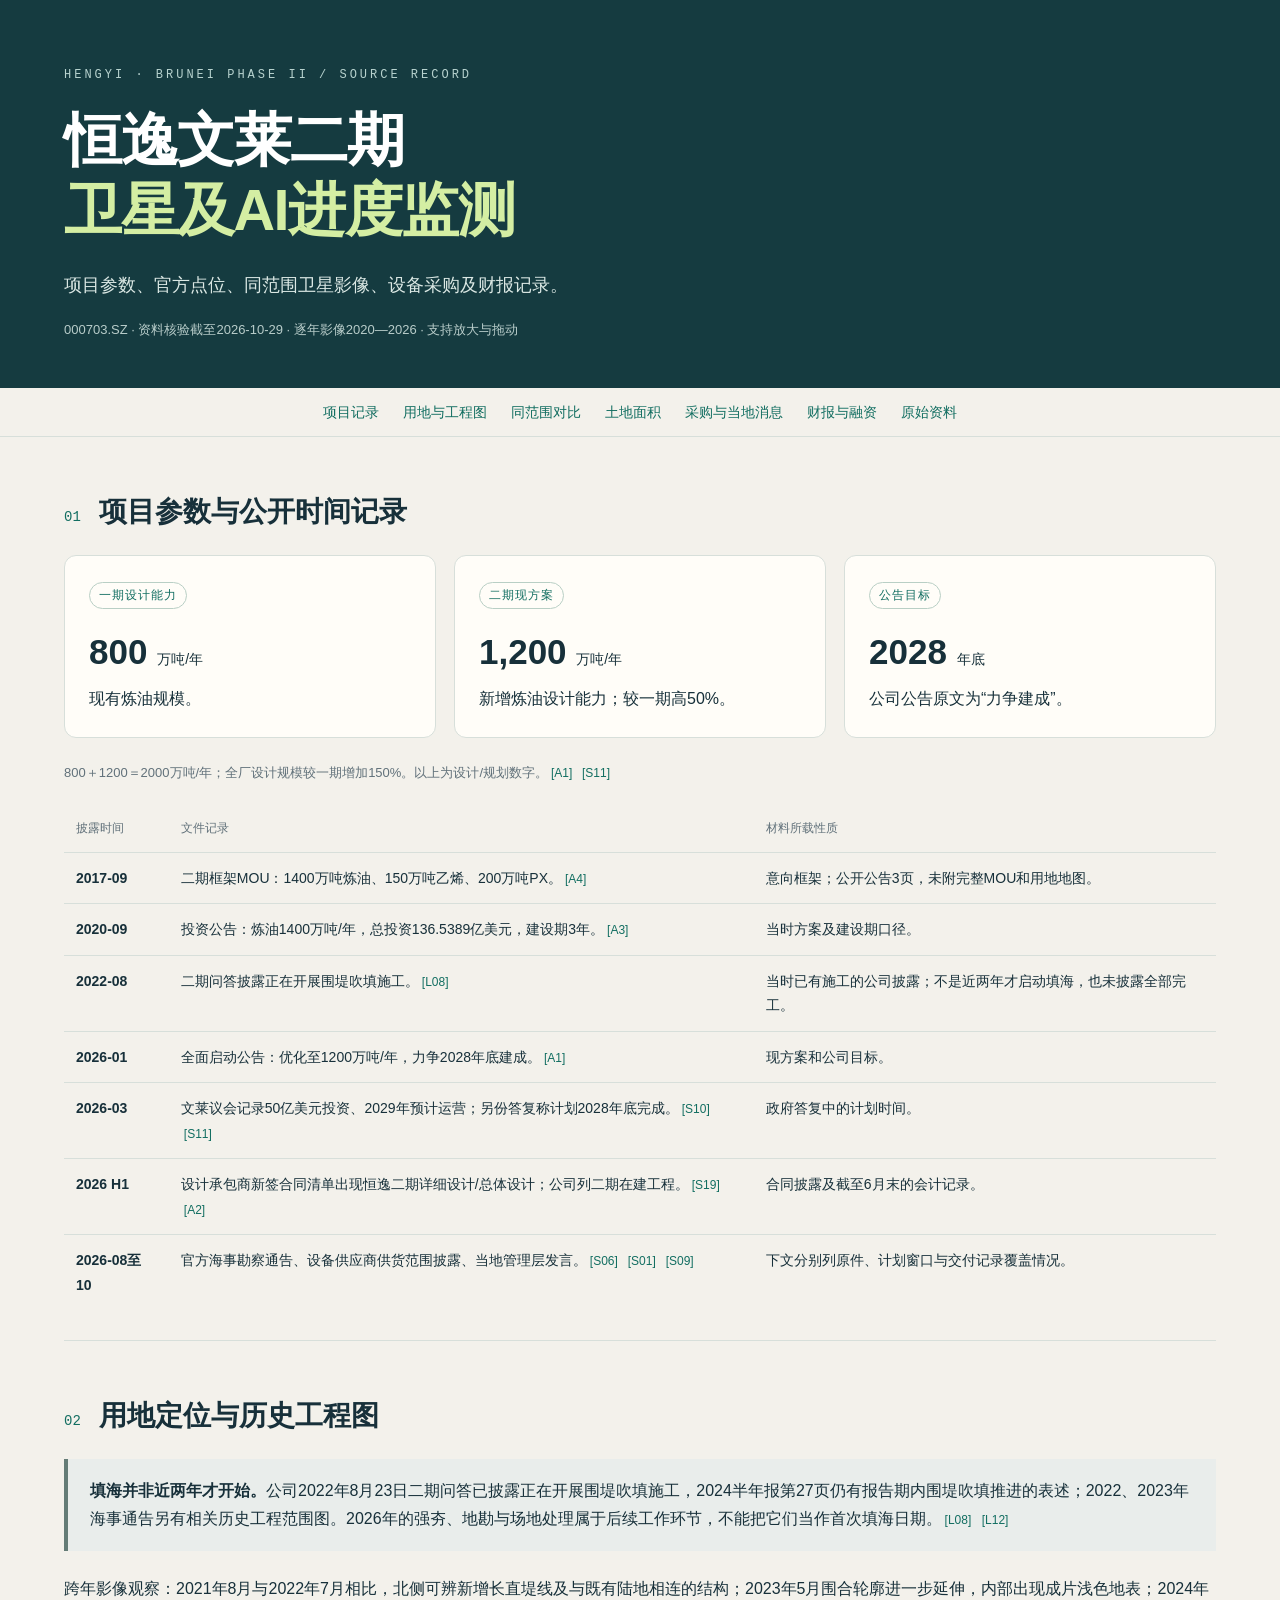
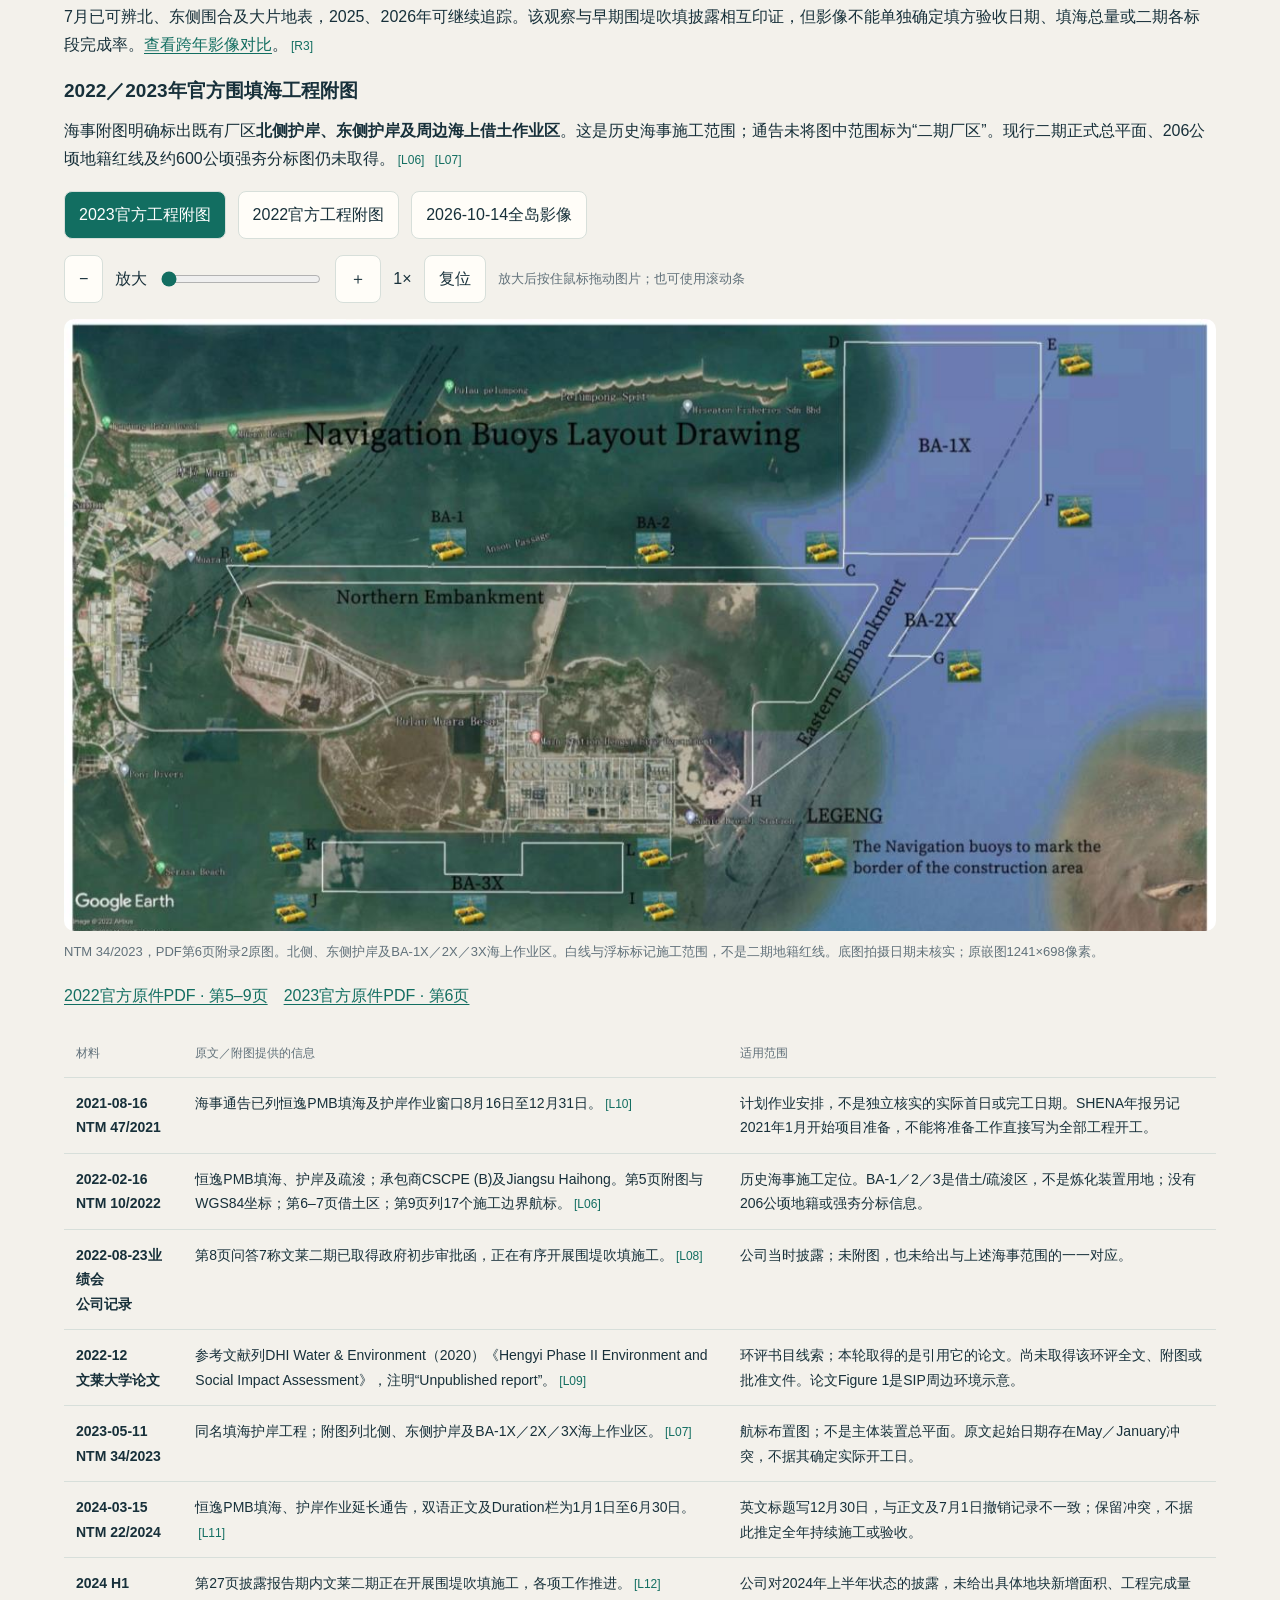
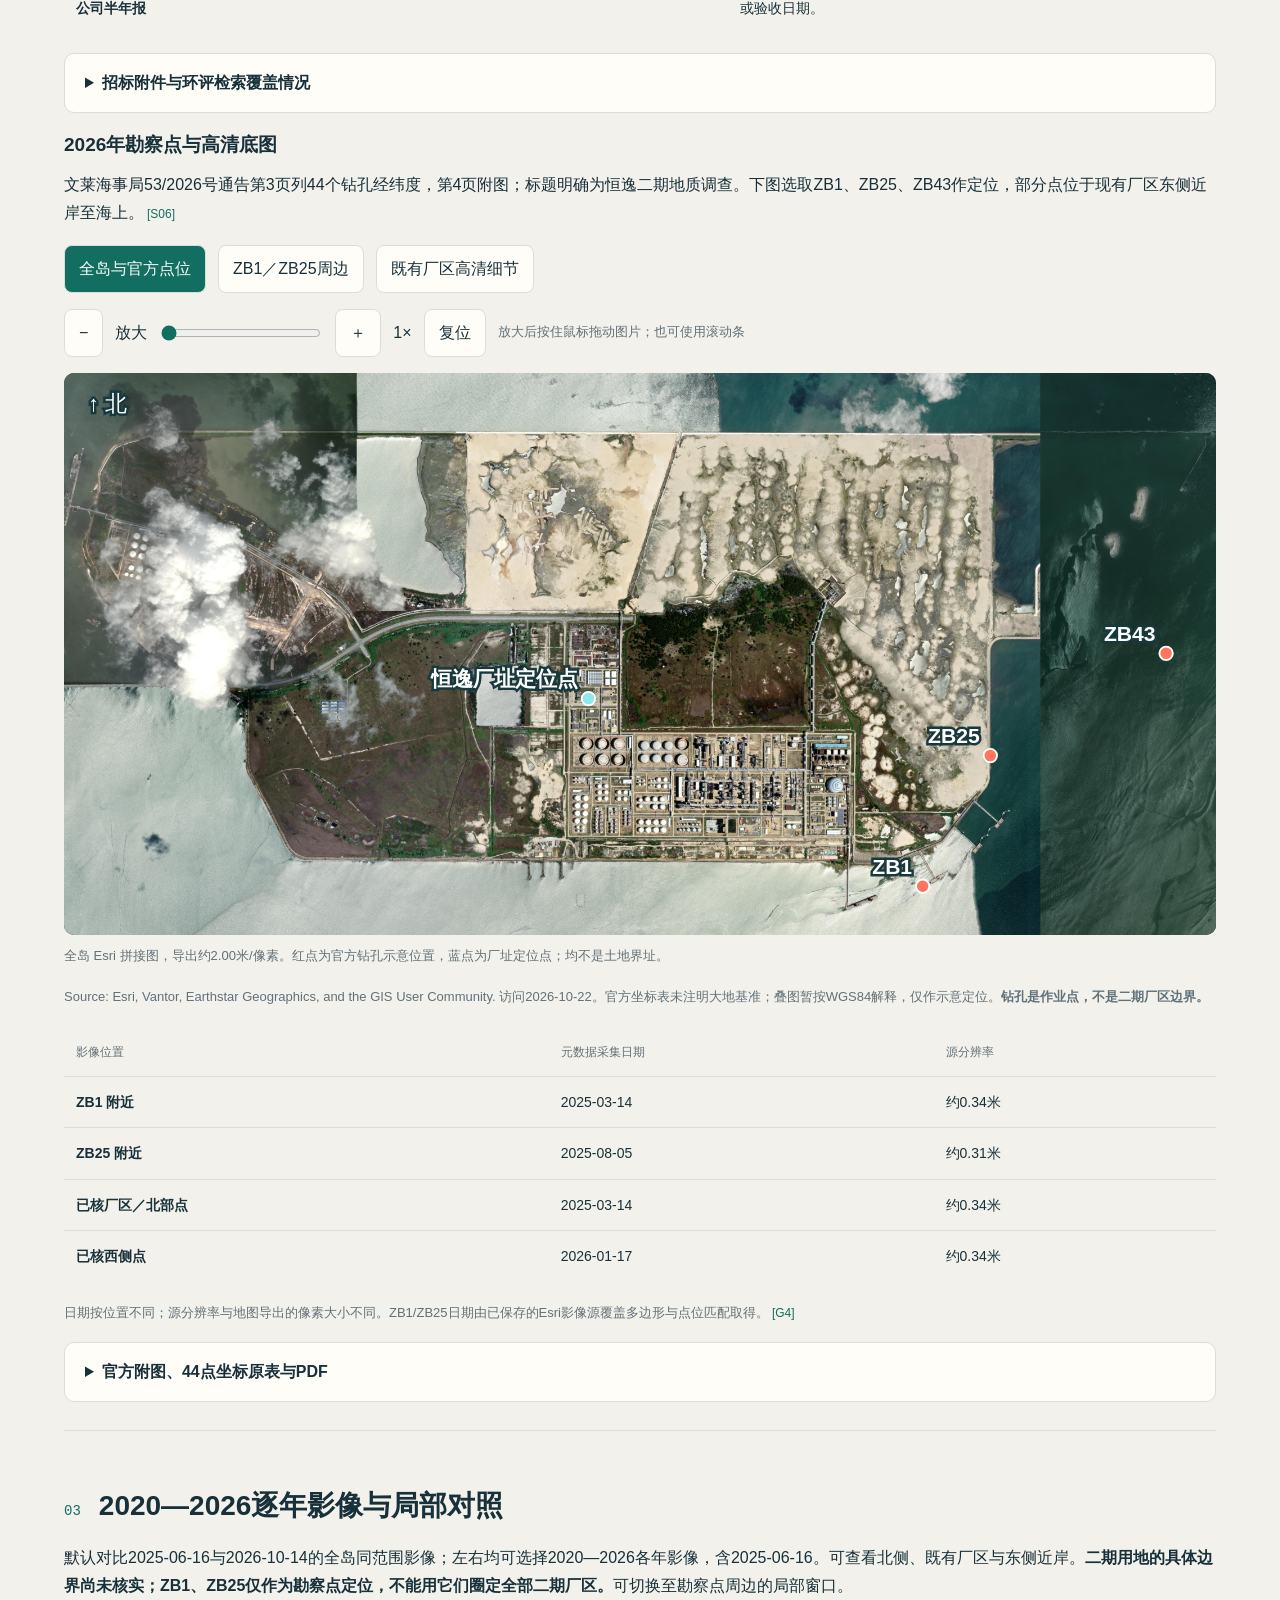
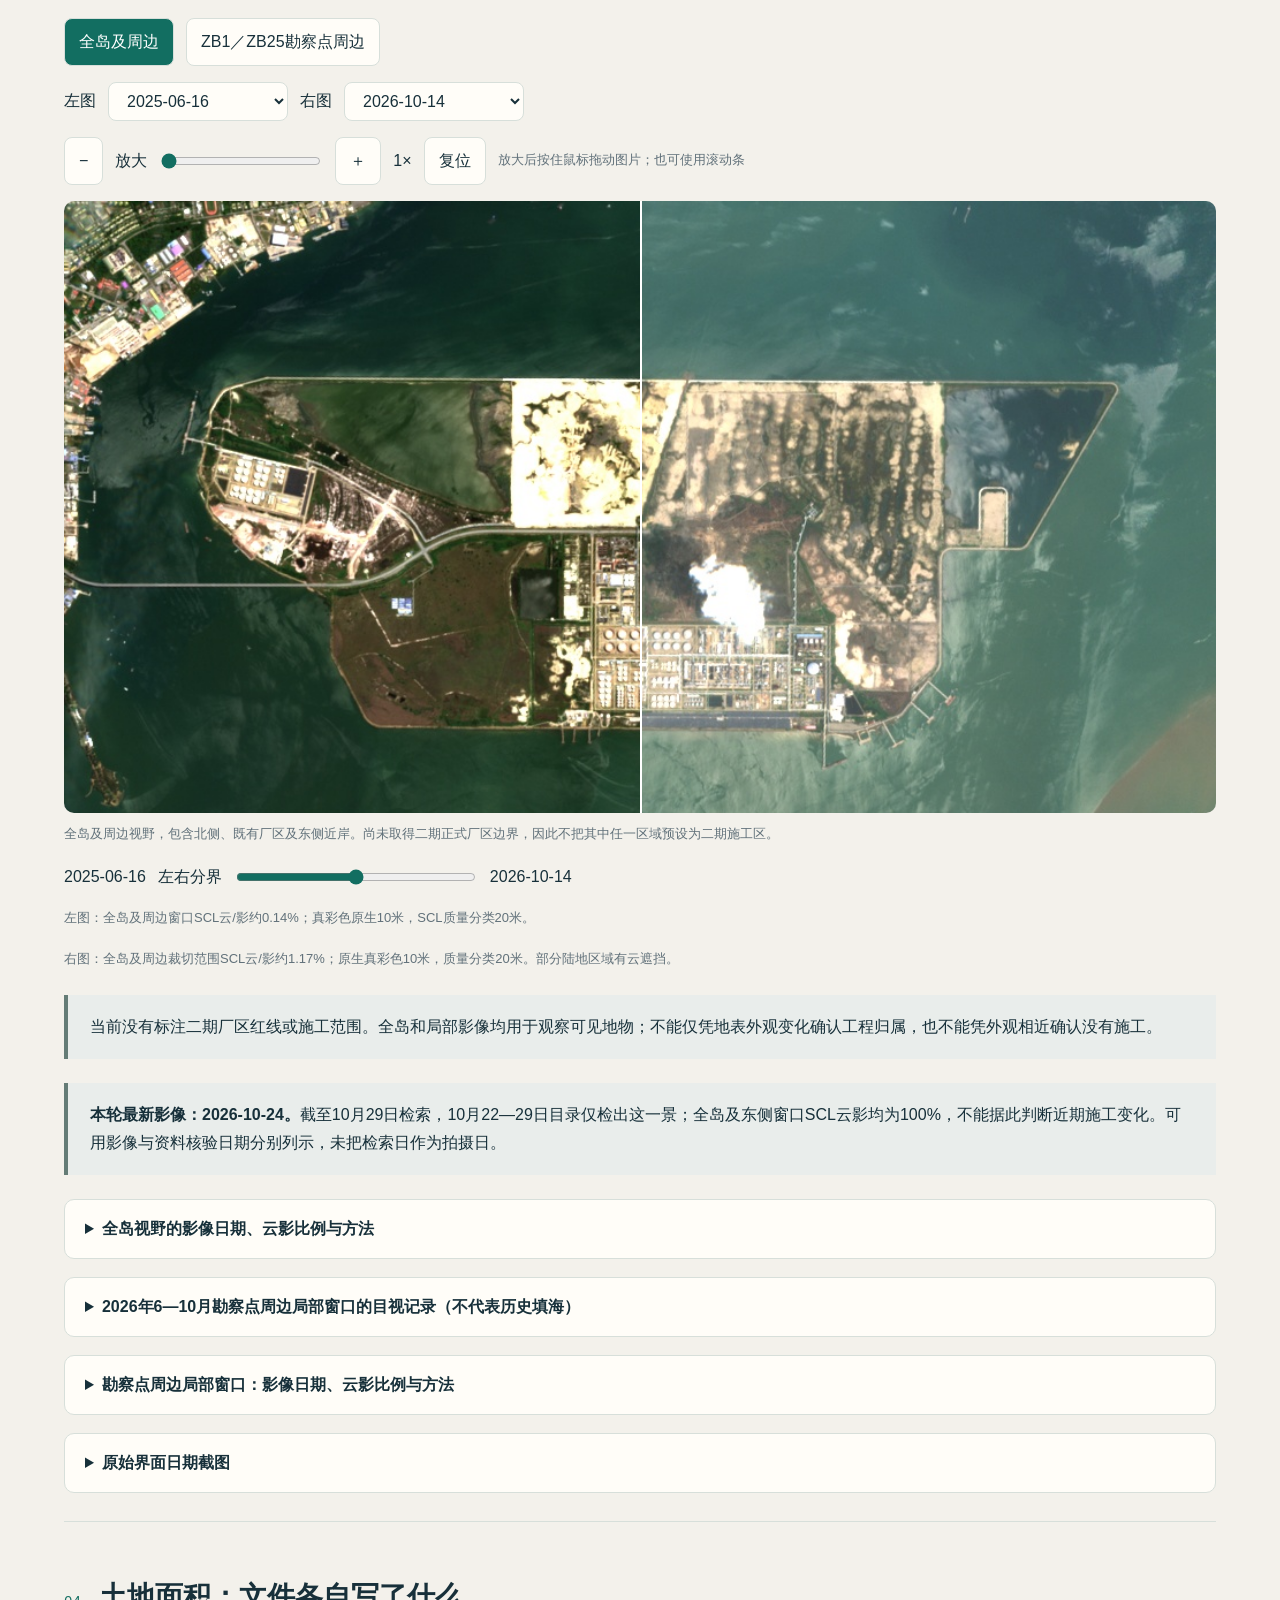
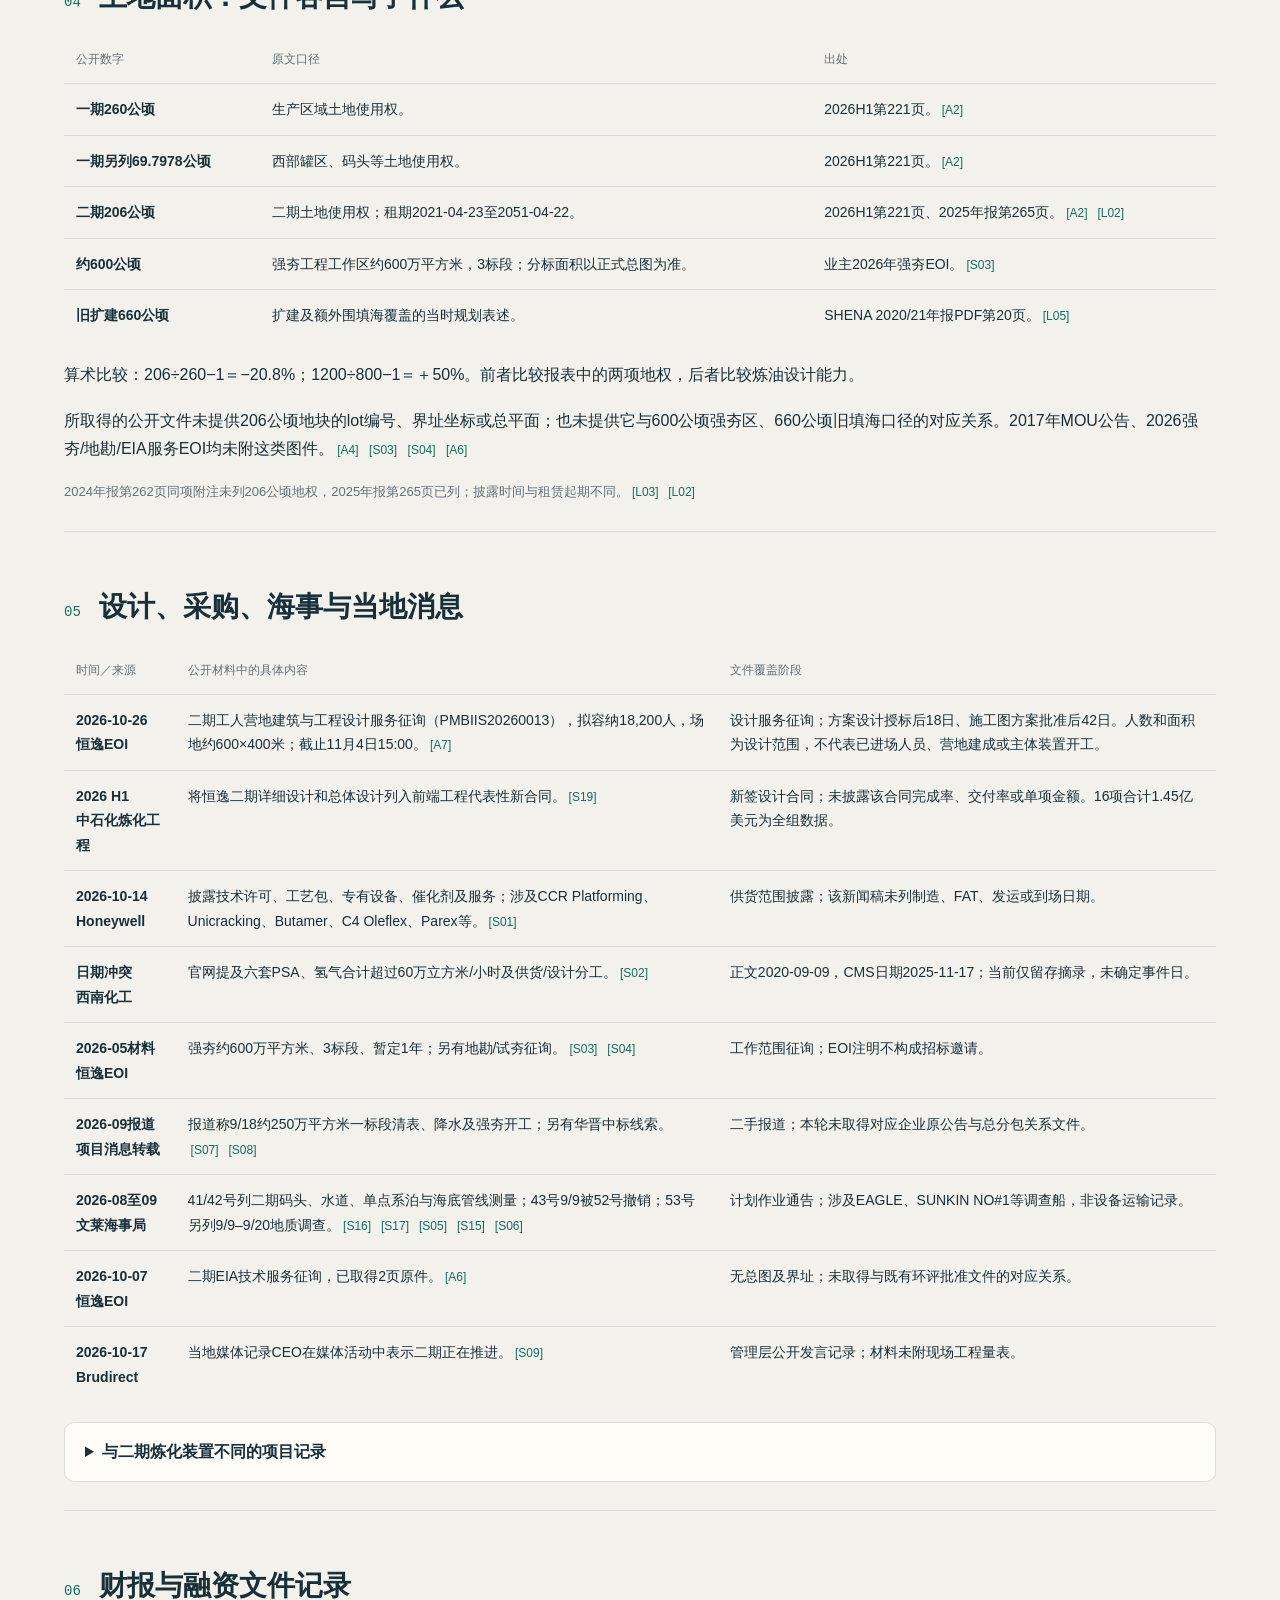
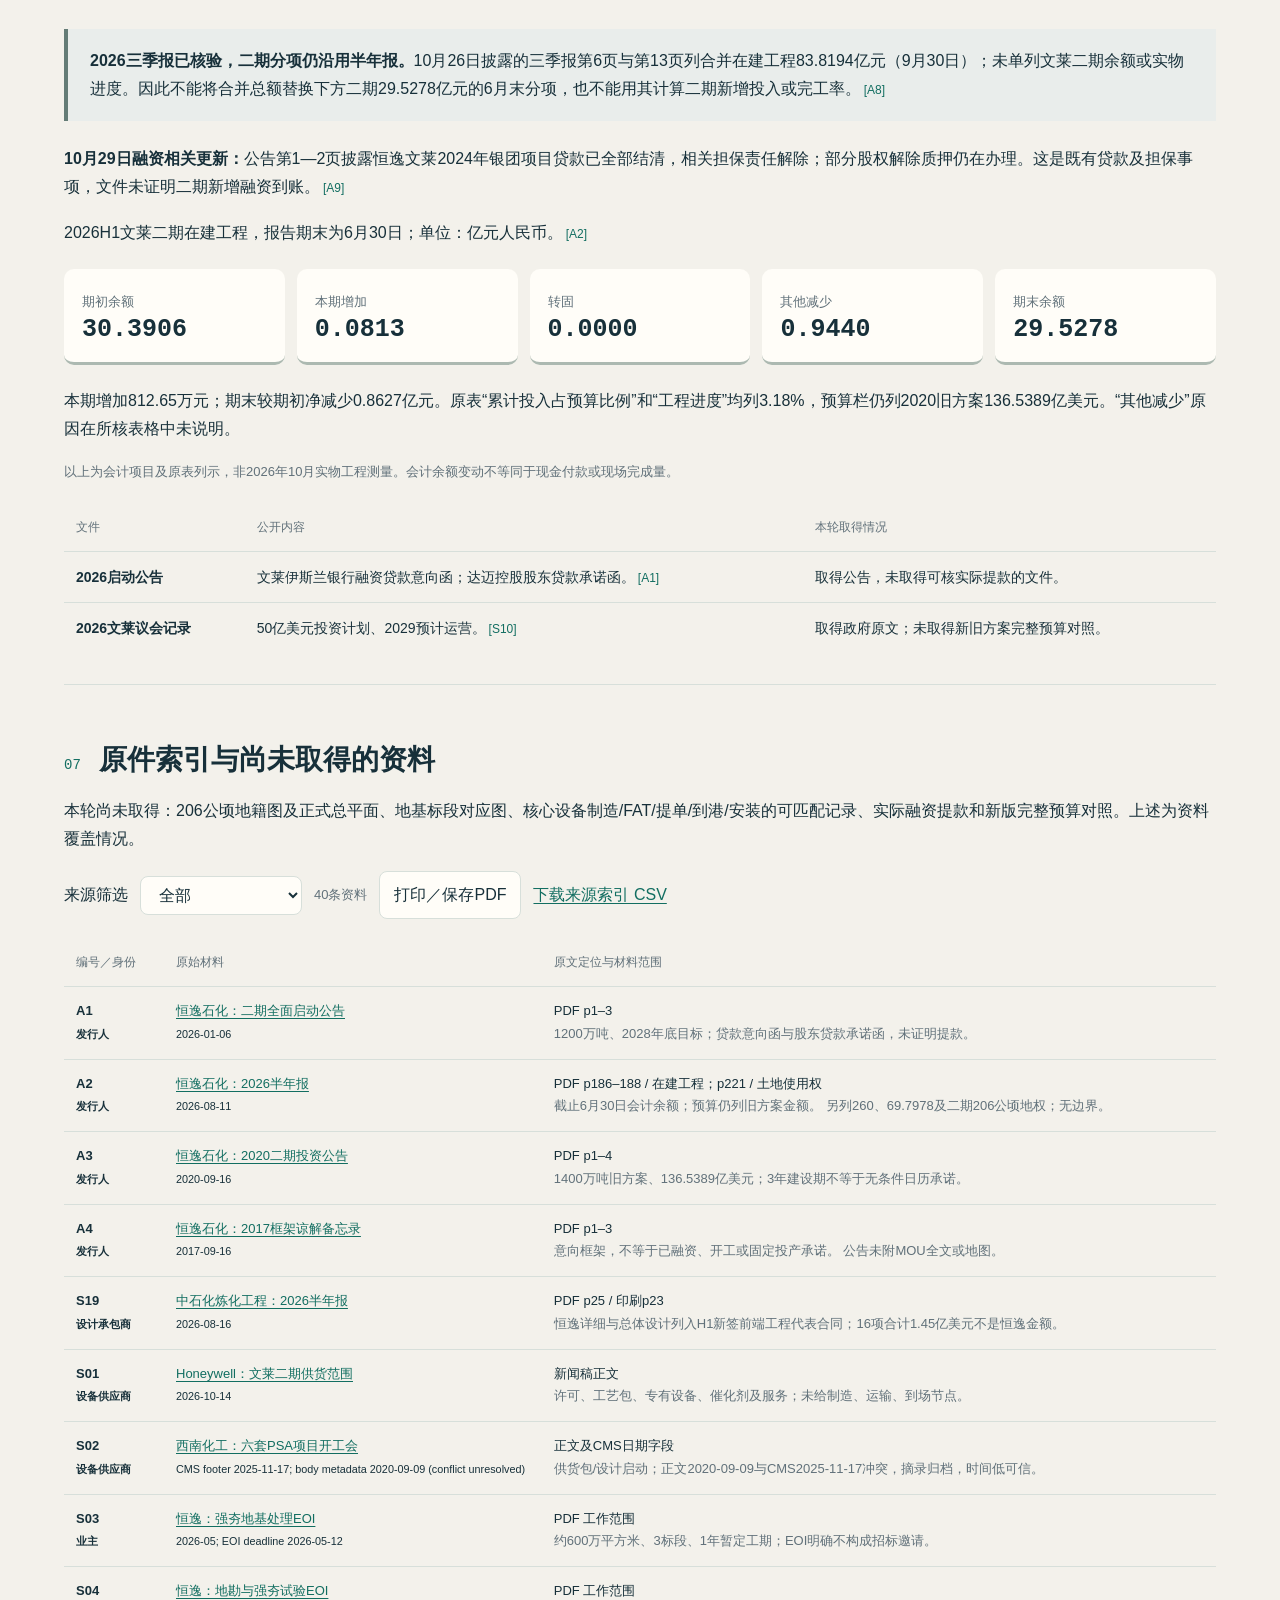
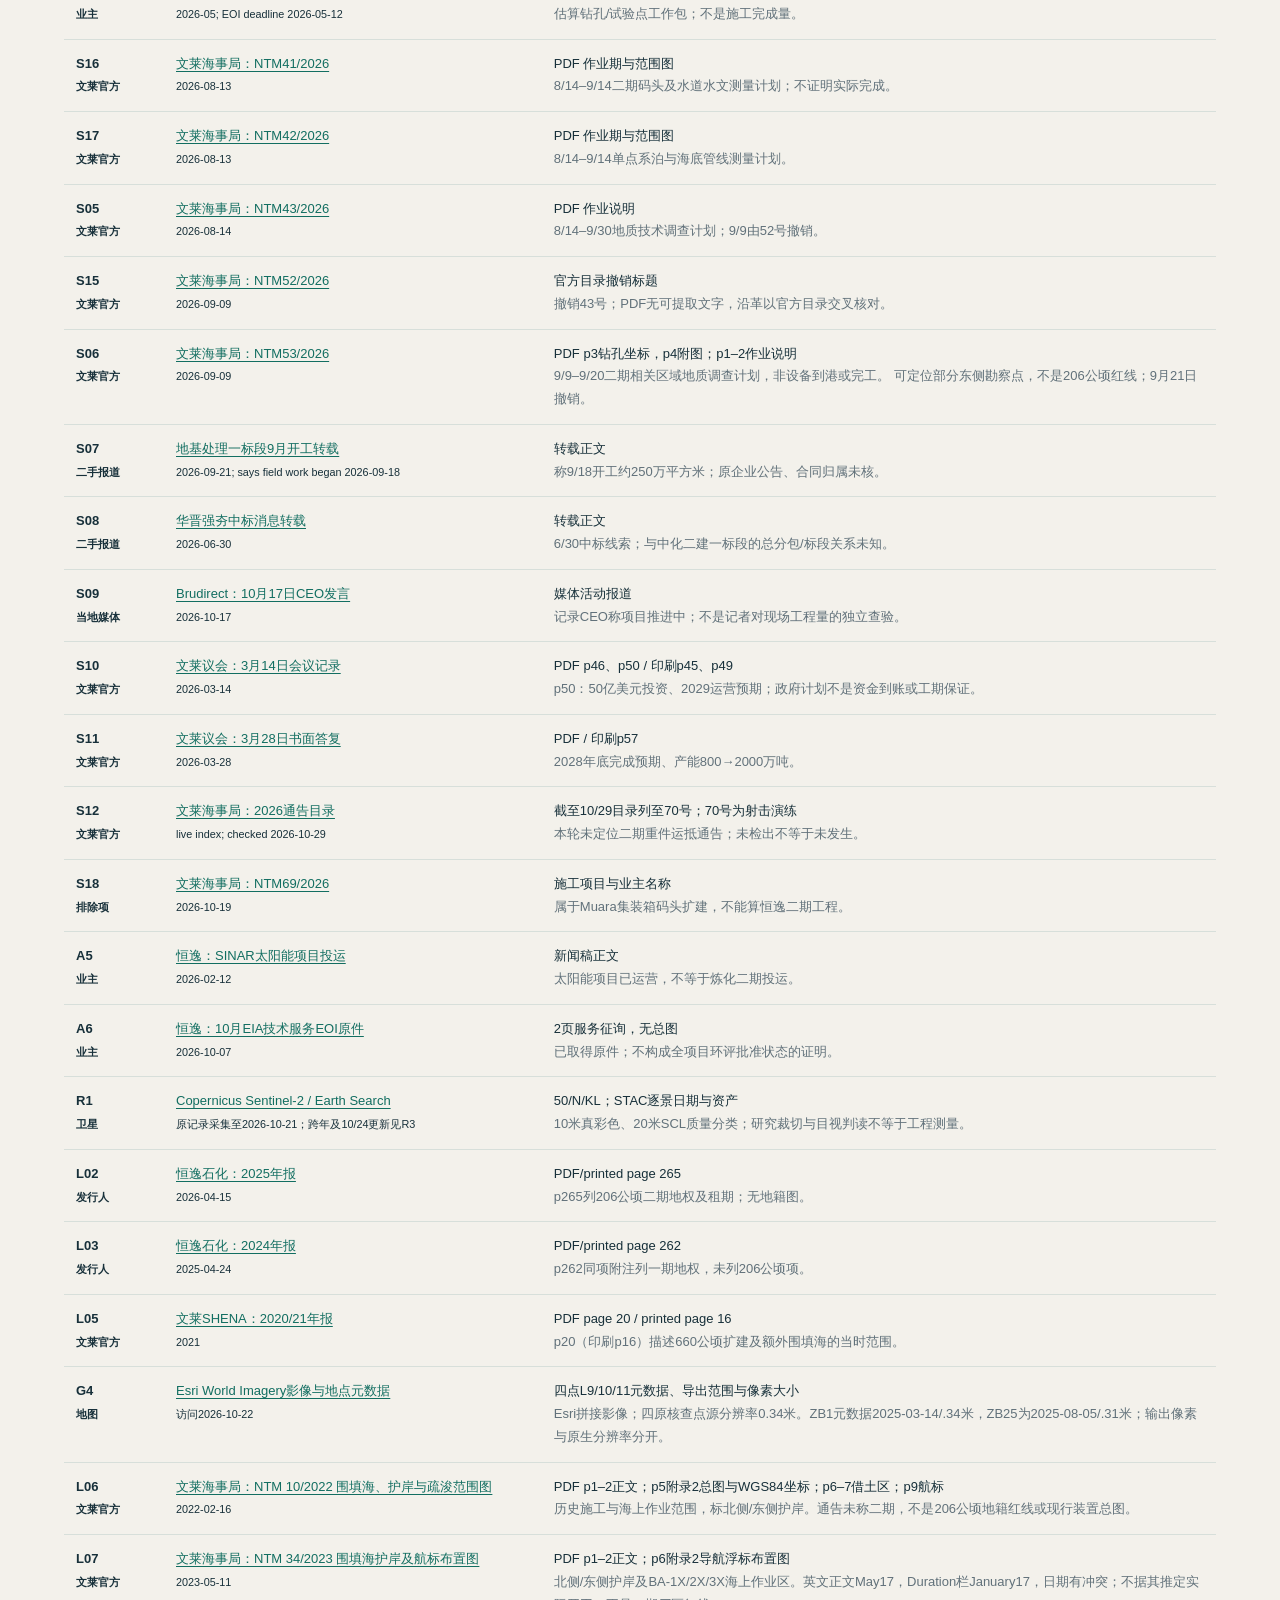
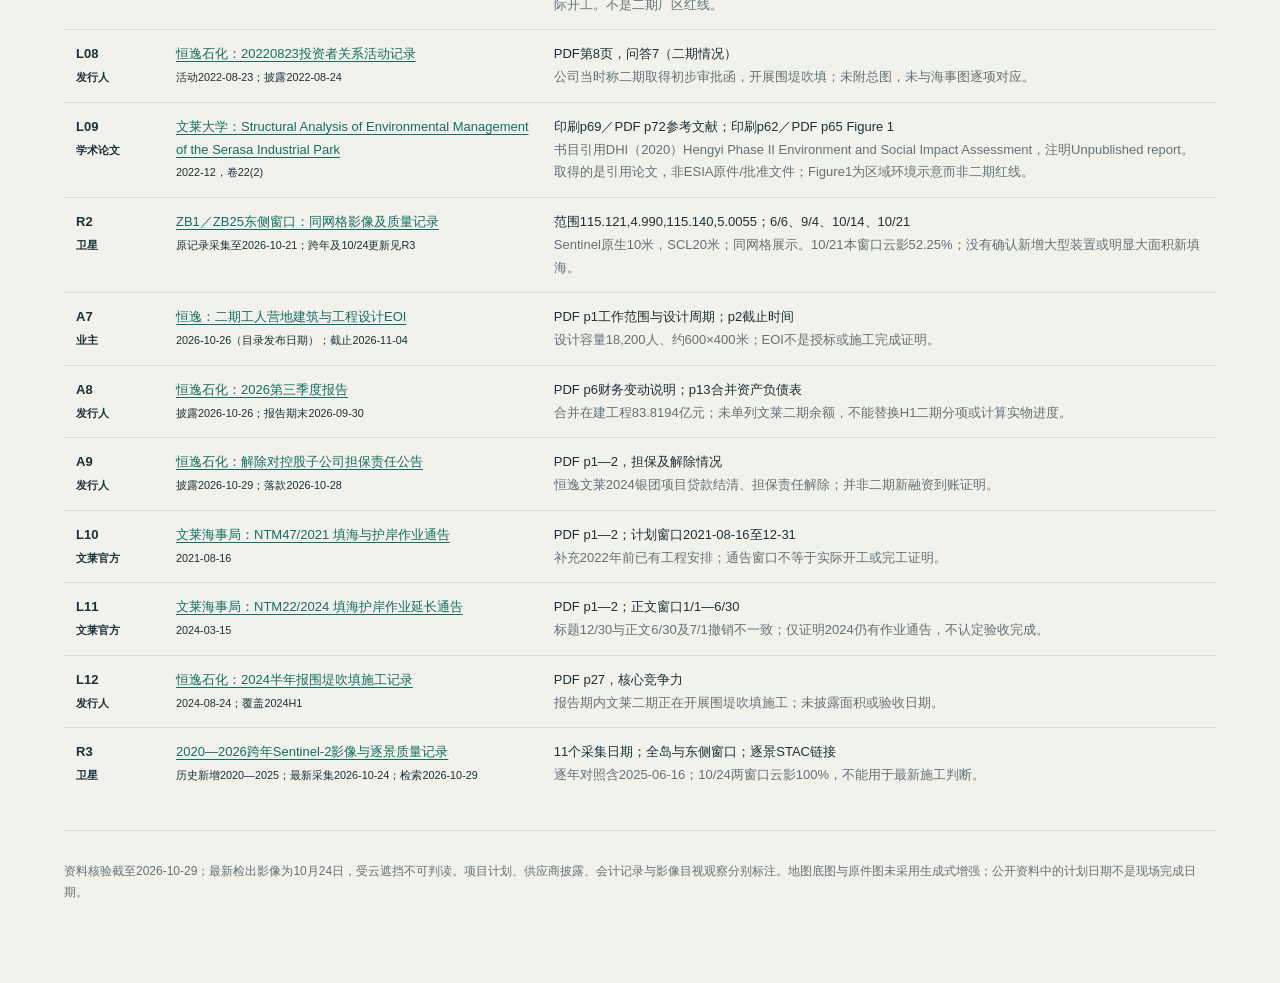
==== commit 8e84e921: "Default right comparison image to 14 October 2026" ====
--- a/public/index.html
+++ b/public/index.html
@@ -41,13 +41,13 @@
 <details><summary>官方附图、44点坐标原表与PDF</summary><div class="grid two officialMaps"><figure><img alt="文莱海事局NTM53第4页官方勘察附图，未经改绘" decoding="async" loading="lazy" src="assets/3612954798376ff1729d.png"/><figcaption>第4页：官方原图，保留原方向与原有标注；不据图估面积。</figcaption></figure><figure><img alt="文莱海事局NTM53第3页44个钻孔坐标原表" decoding="async" loading="lazy" src="assets/9c6a31d4b3164c32e5e8.png"/><figcaption>第3页：44个钻孔坐标。上图选取 ZB1、ZB25、ZB43 三点作定位；它们不是界址点。</figcaption></figure></div><p><a href="https://mpabd.gov.bn/wp-content/uploads/2026/09/NTM53_1.pdf" rel="noopener noreferrer" target="_blank">官方PDF</a> · <a href="documents/mpabd-notice53-2026.pdf" rel="noopener noreferrer" target="_blank">下载原件PDF</a></p><p class="note">通告计划窗口：2026-09-09至09-20；文件要求9月21日撤销。正文涉及Nanini、pre-plant、拟填海区、码头及水道。附件是勘察作业资料。</p></details>
 </section>
 <section id="satellite"><div class="section-head"><span class="num">03</span><h2>2020—2026逐年影像与局部对照</h2></div>
-<p>默认对比2025-06-16与2026-06-06的全岛同范围影像；左右均可选择2020—2026各年影像，含2025-06-16。可查看北侧、既有厂区与东侧近岸。<b>二期用地的具体边界尚未核实；ZB1、ZB25仅作为勘察点定位，不能用它们圈定全部二期厂区。</b>可切换至勘察点周边的局部窗口。</p>
+<p>默认对比2025-06-16与2026-10-14的全岛同范围影像；左右均可选择2020—2026各年影像，含2025-06-16。可查看北侧、既有厂区与东侧近岸。<b>二期用地的具体边界尚未核实；ZB1、ZB25仅作为勘察点定位，不能用它们圈定全部二期厂区。</b>可切换至勘察点周边的局部窗口。</p>
 <div class="toolbar"><button class="compareChoice active" data-view="all">全岛及周边</button><button class="compareChoice" data-view="east">ZB1／ZB25勘察点周边</button></div>
 <div class="toolbar"><label for="beforeScene">左图</label><select id="beforeScene"><option value="2020-06-17">2020-06-17</option><option value="2021-08-06">2021-08-06</option><option value="2022-07-02">2022-07-02</option><option value="2023-05-23">2023-05-23</option><option value="2024-07-26">2024-07-26</option><option value="2025-06-16">2025-06-16</option><option value="2026-06-06">2026-06-06</option><option value="2026-09-04">2026-09-04</option><option value="2026-10-14">2026-10-14</option><option value="2026-10-21">2026-10-21</option><option value="2026-10-24">2026-10-24｜云遮</option></select><label for="afterScene">右图</label><select id="afterScene"><option value="2020-06-17">2020-06-17</option><option value="2021-08-06">2021-08-06</option><option value="2022-07-02">2022-07-02</option><option value="2023-05-23">2023-05-23</option><option value="2024-07-26">2024-07-26</option><option value="2025-06-16">2025-06-16</option><option value="2026-06-06">2026-06-06</option><option value="2026-09-04">2026-09-04</option><option value="2026-10-14">2026-10-14</option><option value="2026-10-21">2026-10-21</option><option value="2026-10-24">2026-10-24｜云遮</option></select></div>
 <div class="toolbar"><button aria-label="缩小" data-step="-0.5" data-zoom="compare">−</button><label for="compareZoom">放大</label><input id="compareZoom" max="5" min="1" step="0.25" type="range" value="1"/><button aria-label="放大" data-step="0.5" data-zoom="compare">＋</button><span id="compareZoomText">1×</span><button data-reset="compare">复位</button><span class="note">放大后按住鼠标拖动图片；也可使用滚动条</span></div>
-<div aria-label="同范围影像对照，可放大并拖动" class="panViewport" id="compareViewport" tabindex="0"><div class="panCanvas" id="compareCanvas" style="aspect-ratio:1.5015015015015014"><img alt="左侧全岛同范围卫星影像" decoding="async" draggable="false" id="beforeImage" loading="lazy" src="assets/f67990cde6125f83acf2.jpg"/><img alt="右侧全岛同范围卫星影像" decoding="async" draggable="false" id="afterImage" loading="lazy" src="assets/eb1a10d4b4ac2cf5b2c4.jpg" style="clip-path:inset(0 0 0 50%)"/><div id="compareLine"></div><div class="geoOverlay" id="compareOverlay"></div></div></div>
+<div aria-label="同范围影像对照，可放大并拖动" class="panViewport" id="compareViewport" tabindex="0"><div class="panCanvas" id="compareCanvas" style="aspect-ratio:1.5015015015015014"><img alt="左侧全岛同范围卫星影像" decoding="async" draggable="false" id="beforeImage" loading="lazy" src="assets/f67990cde6125f83acf2.jpg"/><img alt="右侧全岛同范围卫星影像" decoding="async" draggable="false" id="afterImage" loading="lazy" src="assets/4edc59c42521f5c84f16.jpg" style="clip-path:inset(0 0 0 50%)"/><div id="compareLine"></div><div class="geoOverlay" id="compareOverlay"></div></div></div>
 <p class="note" id="comparisonCaption">全岛及周边视野，包含北侧、既有厂区及东侧近岸。尚未取得二期正式厂区边界，因此不把其中任一区域预设为二期施工区。</p>
-<div class="toolbar"><span id="beforeLabel">2025-06-16</span><label for="swipe">左右分界</label><input id="swipe" max="100" min="0" type="range" value="50"/><span id="afterLabel">2026-06-06</span></div>
+<div class="toolbar"><span id="beforeLabel">2025-06-16</span><label for="swipe">左右分界</label><input id="swipe" max="100" min="0" type="range" value="50"/><span id="afterLabel">2026-10-14</span></div>
 <p class="note" id="beforeNote"></p><p class="note" id="afterNote"></p>
 <div class="callout factNote">当前没有标注二期厂区红线或施工范围。全岛和局部影像均用于观察可见地物；不能仅凭地表外观变化确认工程归属，也不能凭外观相近确认没有施工。</div>
 
@@ -95,4 +95,4 @@
 <p>本轮尚未取得：206公顷地籍图及正式总平面、地基标段对应图、核心设备制造/FAT/提单/到港/安装的可匹配记录、实际融资提款和新版完整预算对照。上述为资料覆盖情况。</p>
 <div class="toolbar"><label for="sourceFilter">来源筛选</label><select id="sourceFilter"><option value="all">全部</option><option value="company">发行人／业主</option><option value="official">文莱官方</option><option value="academic">学术论文</option><option value="supplier">承包商／供应商</option><option value="spatial">卫星／地图</option><option value="media">媒体／排除项</option></select><span class="note" id="sourceCount"></span><button id="printReport">打印／保存PDF</button><a download="恒逸文莱二期_来源与核验索引.csv" href="data/source-index.csv">下载来源索引 CSV</a></div><div class="table-scroll"><table><thead><tr><th>编号／身份</th><th>原始材料</th><th>原文定位与材料范围</th></tr></thead><tbody id="sourcesBody"><tr class="source-row" data-group="company"><td>A1<br/><small>发行人</small></td><td><a href="https://static.cninfo.com.cn/finalpage/2026-01-06/1224919914.PDF" rel="noopener noreferrer" target="_blank">恒逸石化：二期全面启动公告</a><br/><small>2026-01-06</small></td><td>PDF p1–3<br/><span class="muted">1200万吨、2028年底目标；贷款意向函与股东贷款承诺函，未证明提款。</span></td></tr><tr class="source-row" data-group="company"><td>A2<br/><small>发行人</small></td><td><a href="https://static.cninfo.com.cn/finalpage/2026-08-11/1225467439.PDF" rel="noopener noreferrer" target="_blank">恒逸石化：2026半年报</a><br/><small>2026-08-11</small></td><td>PDF p186–188 / 在建工程；p221 / 土地使用权<br/><span class="muted">截止6月30日会计余额；预算仍列旧方案金额。 另列260、69.7978及二期206公顷地权；无边界。</span></td></tr><tr class="source-row" data-group="company"><td>A3<br/><small>发行人</small></td><td><a href="https://static.cninfo.com.cn/finalpage/2020-09-16/1208444483.PDF" rel="noopener noreferrer" target="_blank">恒逸石化：2020二期投资公告</a><br/><small>2020-09-16</small></td><td>PDF p1–4<br/><span class="muted">1400万吨旧方案、136.5389亿美元；3年建设期不等于无条件日历承诺。</span></td></tr><tr class="source-row" data-group="company"><td>A4<br/><small>发行人</small></td><td><a href="https://static.cninfo.com.cn/finalpage/2017-09-16/1203978669.PDF" rel="noopener noreferrer" target="_blank">恒逸石化：2017框架谅解备忘录</a><br/><small>2017-09-16</small></td><td>PDF p1–3<br/><span class="muted">意向框架，不等于已融资、开工或固定投产承诺。 公告未附MOU全文或地图。</span></td></tr><tr class="source-row" data-group="supplier"><td>S19<br/><small>设计承包商</small></td><td><a href="https://www1.hkexnews.hk/listedco/listconews/sehk/2026/0816/2026081600013.pdf" rel="noopener noreferrer" target="_blank">中石化炼化工程：2026半年报</a><br/><small>2026-08-16</small></td><td>PDF p25 / 印刷p23<br/><span class="muted">恒逸详细与总体设计列入H1新签前端工程代表合同；16项合计1.45亿美元不是恒逸金额。</span></td></tr><tr class="source-row" data-group="supplier"><td>S01<br/><small>设备供应商</small></td><td><a href="https://www.honeywell.com.cn/news-events/newsroom/news/2026/10/news20261014_1" rel="noopener noreferrer" target="_blank">Honeywell：文莱二期供货范围</a><br/><small>2026-10-14</small></td><td>新闻稿正文<br/><span class="muted">许可、工艺包、专有设备、催化剂及服务；未给制造、运输、到场节点。</span></td></tr><tr class="source-row" data-group="supplier"><td>S02<br/><small>设备供应商</small></td><td><a href="https://www.swchem.com/hhxnyen/news/company/2025/11/I1438935181644791808.html" rel="noopener noreferrer" target="_blank">西南化工：六套PSA项目开工会</a><br/><small>CMS footer 2025-11-17; body metadata 2020-09-09 (conflict unresolved)</small></td><td>正文及CMS日期字段<br/><span class="muted">供货包/设计启动；正文2020-09-09与CMS2025-11-17冲突，摘录归档，时间低可信。</span></td></tr><tr class="source-row" data-group="company"><td>S03<br/><small>业主</small></td><td><a href="https://www.hengyi-industries.com/assets/images/image-slider/EOI-2024/09-Petrochemical%20Project%20Phase%20II%20Dynamic%20Compaction%20Ground%20Treatment%20Engineering%20Ref%20XYFAHYWLQH202600%20EOI.pdf" rel="noopener noreferrer" target="_blank">恒逸：强夯地基处理EOI</a><br/><small>2026-05; EOI deadline 2026-05-12</small></td><td>PDF 工作范围<br/><span class="muted">约600万平方米、3标段、1年暂定工期；EOI明确不构成招标邀请。</span></td></tr><tr class="source-row" data-group="company"><td>S04<br/><small>业主</small></td><td><a href="https://www.hengyi-industries.com/assets/images/image-slider/EOI-2024/08-Geological%20Investigation%20%26%20Dynamic%20Compaction%20Foundation%20Testing%20EOI%202026%20XYFAHYWLKC2026001.pdf" rel="noopener noreferrer" target="_blank">恒逸：地勘与强夯试验EOI</a><br/><small>2026-05; EOI deadline 2026-05-12</small></td><td>PDF 工作范围<br/><span class="muted">估算钻孔/试验点工作包；不是施工完成量。</span></td></tr><tr class="source-row" data-group="official"><td>S16<br/><small>文莱官方</small></td><td><a href="https://mpabd.gov.bn/wp-content/uploads/2026/08/NTM-41-2026.pdf" rel="noopener noreferrer" target="_blank">文莱海事局：NTM41/2026</a><br/><small>2026-08-13</small></td><td>PDF 作业期与范围图<br/><span class="muted">8/14–9/14二期码头及水道水文测量计划；不证明实际完成。</span></td></tr><tr class="source-row" data-group="official"><td>S17<br/><small>文莱官方</small></td><td><a href="https://mpabd.gov.bn/wp-content/uploads/2026/08/NTM-42-2026.pdf" rel="noopener noreferrer" target="_blank">文莱海事局：NTM42/2026</a><br/><small>2026-08-13</small></td><td>PDF 作业期与范围图<br/><span class="muted">8/14–9/14单点系泊与海底管线测量计划。</span></td></tr><tr class="source-row" data-group="official"><td>S05<br/><small>文莱官方</small></td><td><a href="https://mpabd.gov.bn/wp-content/uploads/2026/08/NTM-43-2026_.pdf" rel="noopener noreferrer" target="_blank">文莱海事局：NTM43/2026</a><br/><small>2026-08-14</small></td><td>PDF 作业说明<br/><span class="muted">8/14–9/30地质技术调查计划；9/9由52号撤销。</span></td></tr><tr class="source-row" data-group="official"><td>S15<br/><small>文莱官方</small></td><td><a href="https://mpabd.gov.bn/wp-content/uploads/2026/09/NTM-52-2026.pdf" rel="noopener noreferrer" target="_blank">文莱海事局：NTM52/2026</a><br/><small>2026-09-09</small></td><td>官方目录撤销标题<br/><span class="muted">撤销43号；PDF无可提取文字，沿革以官方目录交叉核对。</span></td></tr><tr class="source-row" data-group="official"><td>S06<br/><small>文莱官方</small></td><td><a href="https://mpabd.gov.bn/wp-content/uploads/2026/09/NTM53_1.pdf" rel="noopener noreferrer" target="_blank">文莱海事局：NTM53/2026</a><br/><small>2026-09-09</small></td><td>PDF p3钻孔坐标，p4附图；p1–2作业说明<br/><span class="muted">9/9–9/20二期相关区域地质调查计划，非设备到港或完工。 可定位部分东侧勘察点，不是206公顷红线；9月21日撤销。</span></td></tr><tr class="source-row" data-group="media"><td>S07<br/><small>二手报道</small></td><td><a href="https://news.goalfore.cn/latest/detail/105444.html" rel="noopener noreferrer" target="_blank">地基处理一标段9月开工转载</a><br/><small>2026-09-21; says field work began 2026-09-18</small></td><td>转载正文<br/><span class="muted">称9/18开工约250万平方米；原企业公告、合同归属未核。</span></td></tr><tr class="source-row" data-group="media"><td>S08<br/><small>二手报道</small></td><td><a href="https://news.goalfore.cn/topstories/detail/96063.html" rel="noopener noreferrer" target="_blank">华晋强夯中标消息转载</a><br/><small>2026-06-30</small></td><td>转载正文<br/><span class="muted">6/30中标线索；与中化二建一标段的总分包/标段关系未知。</span></td></tr><tr class="source-row" data-group="media"><td>S09<br/><small>当地媒体</small></td><td><a href="https://brudirect.com/post/Five-local-charities-receive-BND12.5K-in-donations" rel="noopener noreferrer" target="_blank">Brudirect：10月17日CEO发言</a><br/><small>2026-10-17</small></td><td>媒体活动报道<br/><span class="muted">记录CEO称项目推进中；不是记者对现场工程量的独立查验。</span></td></tr><tr class="source-row" data-group="official"><td>S10<br/><small>文莱官方</small></td><td><a href="https://www.majlis-mesyuarat.gov.bn/wp-content/uploads/2026/03/3.-Penyata-Rasmi-hari-Ketiga-Sabtu-14-Mac-2026-U.pdf" rel="noopener noreferrer" target="_blank">文莱议会：3月14日会议记录</a><br/><small>2026-03-14</small></td><td>PDF p46、p50 / 印刷p45、p49<br/><span class="muted">p50：50亿美元投资、2029运营预期；政府计划不是资金到账或工期保证。</span></td></tr><tr class="source-row" data-group="official"><td>S11<br/><small>文莱官方</small></td><td><a href="https://www.majlis-mesyuarat.gov.bn/wp-content/uploads/2026/03/Jawapan-Pertanyaan-Jawab-Lisan-Secara-Bertulis-280326-Hari-Kesebelas.pdf" rel="noopener noreferrer" target="_blank">文莱议会：3月28日书面答复</a><br/><small>2026-03-28</small></td><td>PDF / 印刷p57<br/><span class="muted">2028年底完成预期、产能800→2000万吨。</span></td></tr><tr class="source-row" data-group="official"><td>S12<br/><small>文莱官方</small></td><td><a href="https://mpabd.gov.bn/notice-to-mariners-2026/" rel="noopener noreferrer" target="_blank">文莱海事局：2026通告目录</a><br/><small>live index; checked 2026-10-29</small></td><td>截至10/29目录列至70号；70号为射击演练<br/><span class="muted">本轮未定位二期重件运抵通告；未检出不等于未发生。</span></td></tr><tr class="source-row" data-group="media"><td>S18<br/><small>排除项</small></td><td><a href="https://mpabd.gov.bn/wp-content/uploads/2026/09/NTM-69-2026.pdf" rel="noopener noreferrer" target="_blank">文莱海事局：NTM69/2026</a><br/><small>2026-10-19</small></td><td>施工项目与业主名称<br/><span class="muted">属于Muara集装箱码头扩建，不能算恒逸二期工程。</span></td></tr><tr class="source-row" data-group="company"><td>A5<br/><small>业主</small></td><td><a href="https://www.hengyi-industries.com/media/press-releases/project-sinar-enters-operational-phase,-marking-a-key-sustainability-milestone-at-hengyi-industries/" rel="noopener noreferrer" target="_blank">恒逸：SINAR太阳能项目投运</a><br/><small>2026-02-12</small></td><td>新闻稿正文<br/><span class="muted">太阳能项目已运营，不等于炼化二期投运。</span></td></tr><tr class="source-row" data-group="company"><td>A6<br/><small>业主</small></td><td><a href="https://www.hengyi-industries.com/assets/images/image-slider/EOI-2024/16-XY202611090087-Hengyi%20Brunei-Hengyi%20PMB%20Phase%20II%20Project-Environmental%20Impact%20Assessment%20Technical%20Services%20Final.pdf" rel="noopener noreferrer" target="_blank">恒逸：10月EIA技术服务EOI原件</a><br/><small>2026-10-07</small></td><td>2页服务征询，无总图<br/><span class="muted">已取得原件；不构成全项目环评批准状态的证明。</span></td></tr><tr class="source-row" data-group="spatial"><td>R1<br/><small>卫星</small></td><td><a href="https://earth-search.aws.element84.com/v1/collections/sentinel-2-l2a" rel="noopener noreferrer" target="_blank">Copernicus Sentinel-2 / Earth Search</a><br/><small>原记录采集至2026-10-21；跨年及10/24更新见R3</small></td><td>50/N/KL；STAC逐景日期与资产<br/><span class="muted">10米真彩色、20米SCL质量分类；研究裁切与目视判读不等于工程测量。</span></td></tr><tr class="source-row" data-group="company"><td>L02<br/><small>发行人</small></td><td><a href="https://static.cninfo.com.cn/finalpage/2026-04-15/1225104872.PDF" rel="noopener noreferrer" target="_blank">恒逸石化：2025年报</a><br/><small>2026-04-15</small></td><td>PDF/printed page 265<br/><span class="muted">p265列206公顷二期地权及租期；无地籍图。</span></td></tr><tr class="source-row" data-group="company"><td>L03<br/><small>发行人</small></td><td><a href="https://static.cninfo.com.cn/finalpage/2025-04-24/1223239108.PDF" rel="noopener noreferrer" target="_blank">恒逸石化：2024年报</a><br/><small>2025-04-24</small></td><td>PDF/printed page 262<br/><span class="muted">p262同项附注列一期地权，未列206公顷项。</span></td></tr><tr class="source-row" data-group="official"><td>L05<br/><small>文莱官方</small></td><td><a href="https://shena.gov.bn/assets/publication_and_resources/shena-annual-report-2020-2021-public.pdf" rel="noopener noreferrer" target="_blank">文莱SHENA：2020/21年报</a><br/><small>2021</small></td><td>PDF page 20 / printed page 16<br/><span class="muted">p20（印刷p16）描述660公顷扩建及额外围填海的当时范围。</span></td></tr><tr class="source-row" data-group="spatial"><td>G4<br/><small>地图</small></td><td><a href="https://services.arcgisonline.com/ArcGIS/rest/services/World_Imagery/MapServer/9" rel="noopener noreferrer" target="_blank">Esri World Imagery影像与地点元数据</a><br/><small>访问2026-10-22</small></td><td>四点L9/10/11元数据、导出范围与像素大小<br/><span class="muted">Esri拼接影像；四原核查点源分辨率0.34米。ZB1元数据2025-03-14/.34米，ZB25为2025-08-05/.31米；输出像素与原生分辨率分开。</span></td></tr><tr class="source-row" data-group="official"><td>L06<br/><small>文莱官方</small></td><td><a href="https://mpabd.gov.bn/wp-content/uploads/2022/02/NTM-10.pdf" rel="noopener noreferrer" target="_blank">文莱海事局：NTM 10/2022 围填海、护岸与疏浚范围图</a><br/><small>2022-02-16</small></td><td>PDF p1–2正文；p5附录2总图与WGS84坐标；p6–7借土区；p9航标<br/><span class="muted">历史施工与海上作业范围，标北侧/东侧护岸。通告未称二期，不是206公顷地籍红线或现行装置总图。</span></td></tr><tr class="source-row" data-group="official"><td>L07<br/><small>文莱官方</small></td><td><a href="https://mpabd.gov.bn/wp-content/uploads/2023/05/NTM-34-2023.pdf" rel="noopener noreferrer" target="_blank">文莱海事局：NTM 34/2023 围填海护岸及航标布置图</a><br/><small>2023-05-11</small></td><td>PDF p1–2正文；p6附录2导航浮标布置图<br/><span class="muted">北侧/东侧护岸及BA-1X/2X/3X海上作业区。英文正文May17，Duration栏January17，日期有冲突；不据其推定实际开工。不是二期厂区红线。</span></td></tr><tr class="source-row" data-group="company"><td>L08<br/><small>发行人</small></td><td><a href="https://static.cninfo.com.cn/finalpage/2022-08-24/1214388674.PDF" rel="noopener noreferrer" target="_blank">恒逸石化：20220823投资者关系活动记录</a><br/><small>活动2022-08-23；披露2022-08-24</small></td><td>PDF第8页，问答7（二期情况）<br/><span class="muted">公司当时称二期取得初步审批函，开展围堤吹填；未附总图，未与海事图逐项对应。</span></td></tr><tr class="source-row" data-group="academic"><td>L09<br/><small>学术论文</small></td><td><a href="https://fass.ubd.edu.bn/SEA/vol22-2/Full%20Issue%2022-2.pdf" rel="noopener noreferrer" target="_blank">文莱大学：Structural Analysis of Environmental Management of the Serasa Industrial Park</a><br/><small>2022-12，卷22(2)</small></td><td>印刷p69／PDF p72参考文献；印刷p62／PDF p65 Figure 1<br/><span class="muted">书目引用DHI（2020）Hengyi Phase II Environment and Social Impact Assessment，注明Unpublished report。取得的是引用论文，非ESIA原件/批准文件；Figure1为区域环境示意而非二期红线。</span></td></tr><tr class="source-row" data-group="spatial"><td>R2<br/><small>卫星</small></td><td><a href="https://earth-search.aws.element84.com/v1/collections/sentinel-2-l2a" rel="noopener noreferrer" target="_blank">ZB1／ZB25东侧窗口：同网格影像及质量记录</a><br/><small>原记录采集至2026-10-21；跨年及10/24更新见R3</small></td><td>范围115.121,4.990,115.140,5.0055；6/6、9/4、10/14、10/21<br/><span class="muted">Sentinel原生10米，SCL20米；同网格展示。10/21本窗口云影52.25%；没有确认新增大型装置或明显大面积新填海。</span></td></tr><tr class="source-row" data-group="company"><td>A7<br/><small>业主</small></td><td><a href="https://www.hengyi-industries.com/assets/images/image-slider/EOI-2024/17-architectural%20and%20engineering%20design%20services%20for%20the%20Phase%20II%20Construction%20Workers%27%20Camp%20PMBIIS20260013.pdf" rel="noopener noreferrer" target="_blank">恒逸：二期工人营地建筑与工程设计EOI</a><br/><small>2026-10-26（目录发布日期）；截止2026-11-04</small></td><td>PDF p1工作范围与设计周期；p2截止时间<br/><span class="muted">设计容量18,200人、约600×400米；EOI不是授标或施工完成证明。</span></td></tr><tr class="source-row" data-group="company"><td>A8<br/><small>发行人</small></td><td><a href="https://static.cninfo.com.cn/finalpage/2026-10-26/1225618625.PDF" rel="noopener noreferrer" target="_blank">恒逸石化：2026第三季度报告</a><br/><small>披露2026-10-26；报告期末2026-09-30</small></td><td>PDF p6财务变动说明；p13合并资产负债表<br/><span class="muted">合并在建工程83.8194亿元；未单列文莱二期余额，不能替换H1二期分项或计算实物进度。</span></td></tr><tr class="source-row" data-group="company"><td>A9<br/><small>发行人</small></td><td><a href="https://static.cninfo.com.cn/finalpage/2026-10-29/1225633990.PDF" rel="noopener noreferrer" target="_blank">恒逸石化：解除对控股子公司担保责任公告</a><br/><small>披露2026-10-29；落款2026-10-28</small></td><td>PDF p1—2，担保及解除情况<br/><span class="muted">恒逸文莱2024银团项目贷款结清、担保责任解除；并非二期新融资到账证明。</span></td></tr><tr class="source-row" data-group="official"><td>L10<br/><small>文莱官方</small></td><td><a href="https://mpabd.gov.bn/wp-content/uploads/2021/08/NTM-47.pdf" rel="noopener noreferrer" target="_blank">文莱海事局：NTM47/2021 填海与护岸作业通告</a><br/><small>2021-08-16</small></td><td>PDF p1—2；计划窗口2021-08-16至12-31<br/><span class="muted">补充2022年前已有工程安排；通告窗口不等于实际开工或完工证明。</span></td></tr><tr class="source-row" data-group="official"><td>L11<br/><small>文莱官方</small></td><td><a href="https://mpabd.gov.bn/wp-content/uploads/2024/03/NTM-22-2024.pdf" rel="noopener noreferrer" target="_blank">文莱海事局：NTM22/2024 填海护岸作业延长通告</a><br/><small>2024-03-15</small></td><td>PDF p1—2；正文窗口1/1—6/30<br/><span class="muted">标题12/30与正文6/30及7/1撤销不一致；仅证明2024仍有作业通告，不认定验收完成。</span></td></tr><tr class="source-row" data-group="company"><td>L12<br/><small>发行人</small></td><td><a href="https://static.cninfo.com.cn/finalpage/2024-08-24/1220963792.PDF" rel="noopener noreferrer" target="_blank">恒逸石化：2024半年报围堤吹填施工记录</a><br/><small>2024-08-24；覆盖2024H1</small></td><td>PDF p27，核心竞争力<br/><span class="muted">报告期内文莱二期正在开展围堤吹填施工；未披露面积或验收日期。</span></td></tr><tr class="source-row" data-group="spatial"><td>R3<br/><small>卫星</small></td><td><a href="data/imagery-manifest-20261029.json" rel="noopener noreferrer" target="_blank">2020—2026跨年Sentinel-2影像与逐景质量记录</a><br/><small>历史新增2020—2025；最新采集2026-10-24；检索2026-10-29</small></td><td>11个采集日期；全岛与东侧窗口；逐景STAC链接<br/><span class="muted">逐年对照含2025-06-16；10/24两窗口云影100%，不能用于最新施工判断。</span></td></tr></tbody></table></div>
 </section>
-<div class="footer">资料核验截至2026-10-29；最新检出影像为10月24日，受云遮挡不可判读。项目计划、供应商披露、会计记录与影像目视观察分别标注。地图底图与原件图未采用生成式增强；公开资料中的计划日期不是现场完成日期。</div></main><script defer="" src="assets/dc971b37158af2cd327d.js"></script></body></html>+<div class="footer">资料核验截至2026-10-29；最新检出影像为10月24日，受云遮挡不可判读。项目计划、供应商披露、会计记录与影像目视观察分别标注。地图底图与原件图未采用生成式增强；公开资料中的计划日期不是现场完成日期。</div></main><script defer="" src="assets/73ddf7b8aa670f97c106.js"></script></body></html>
